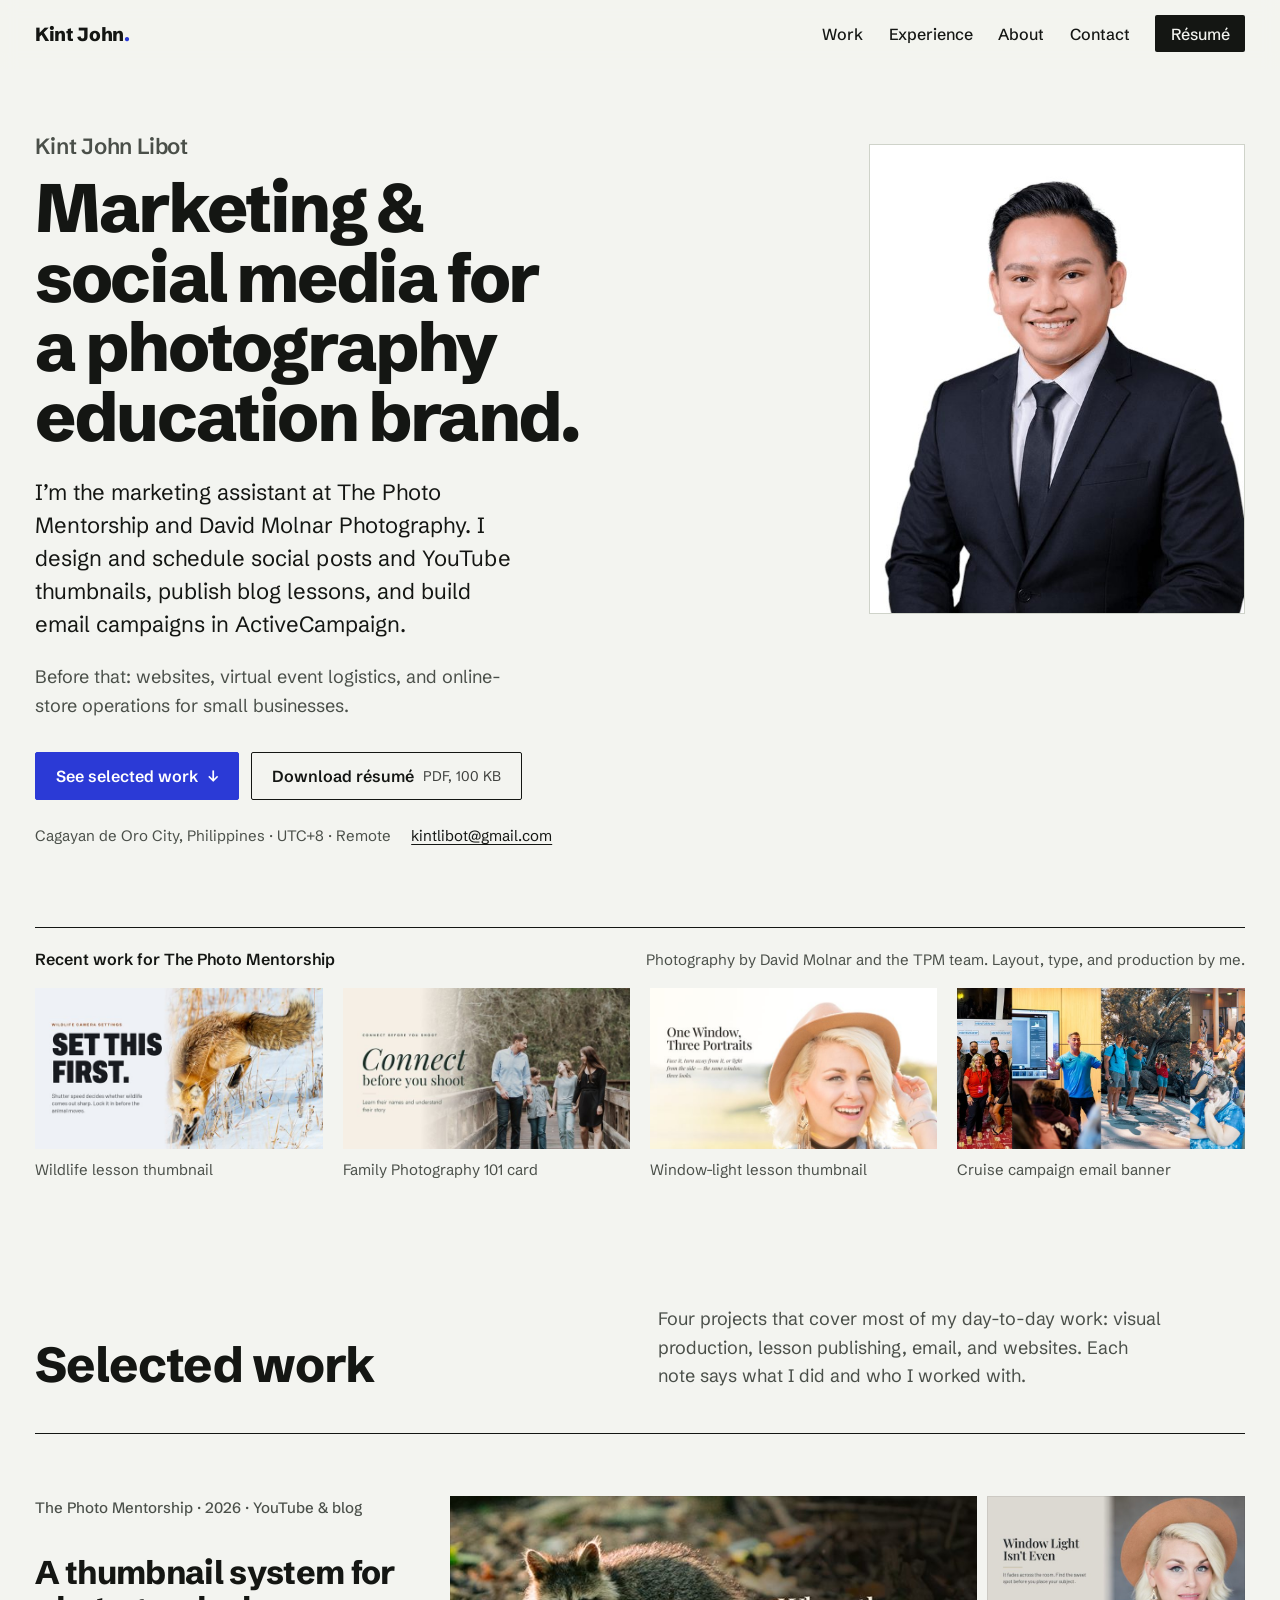
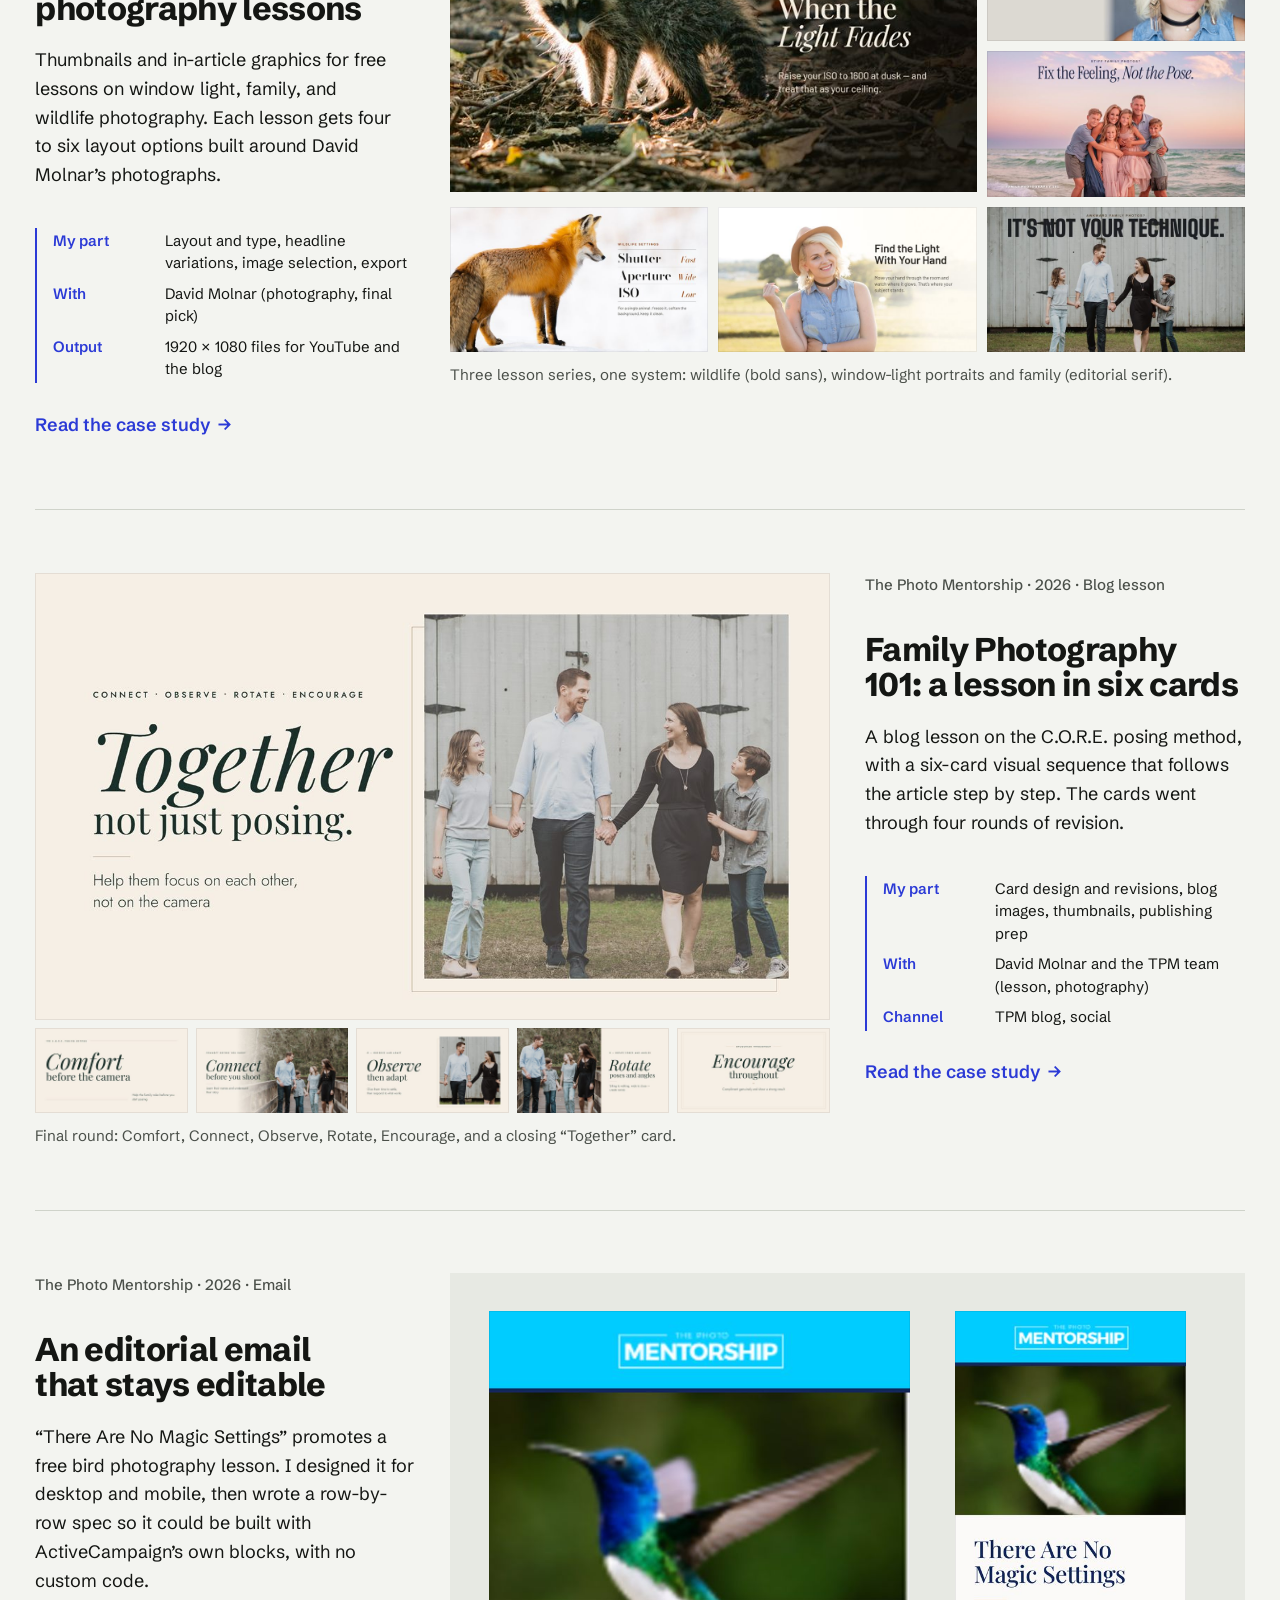
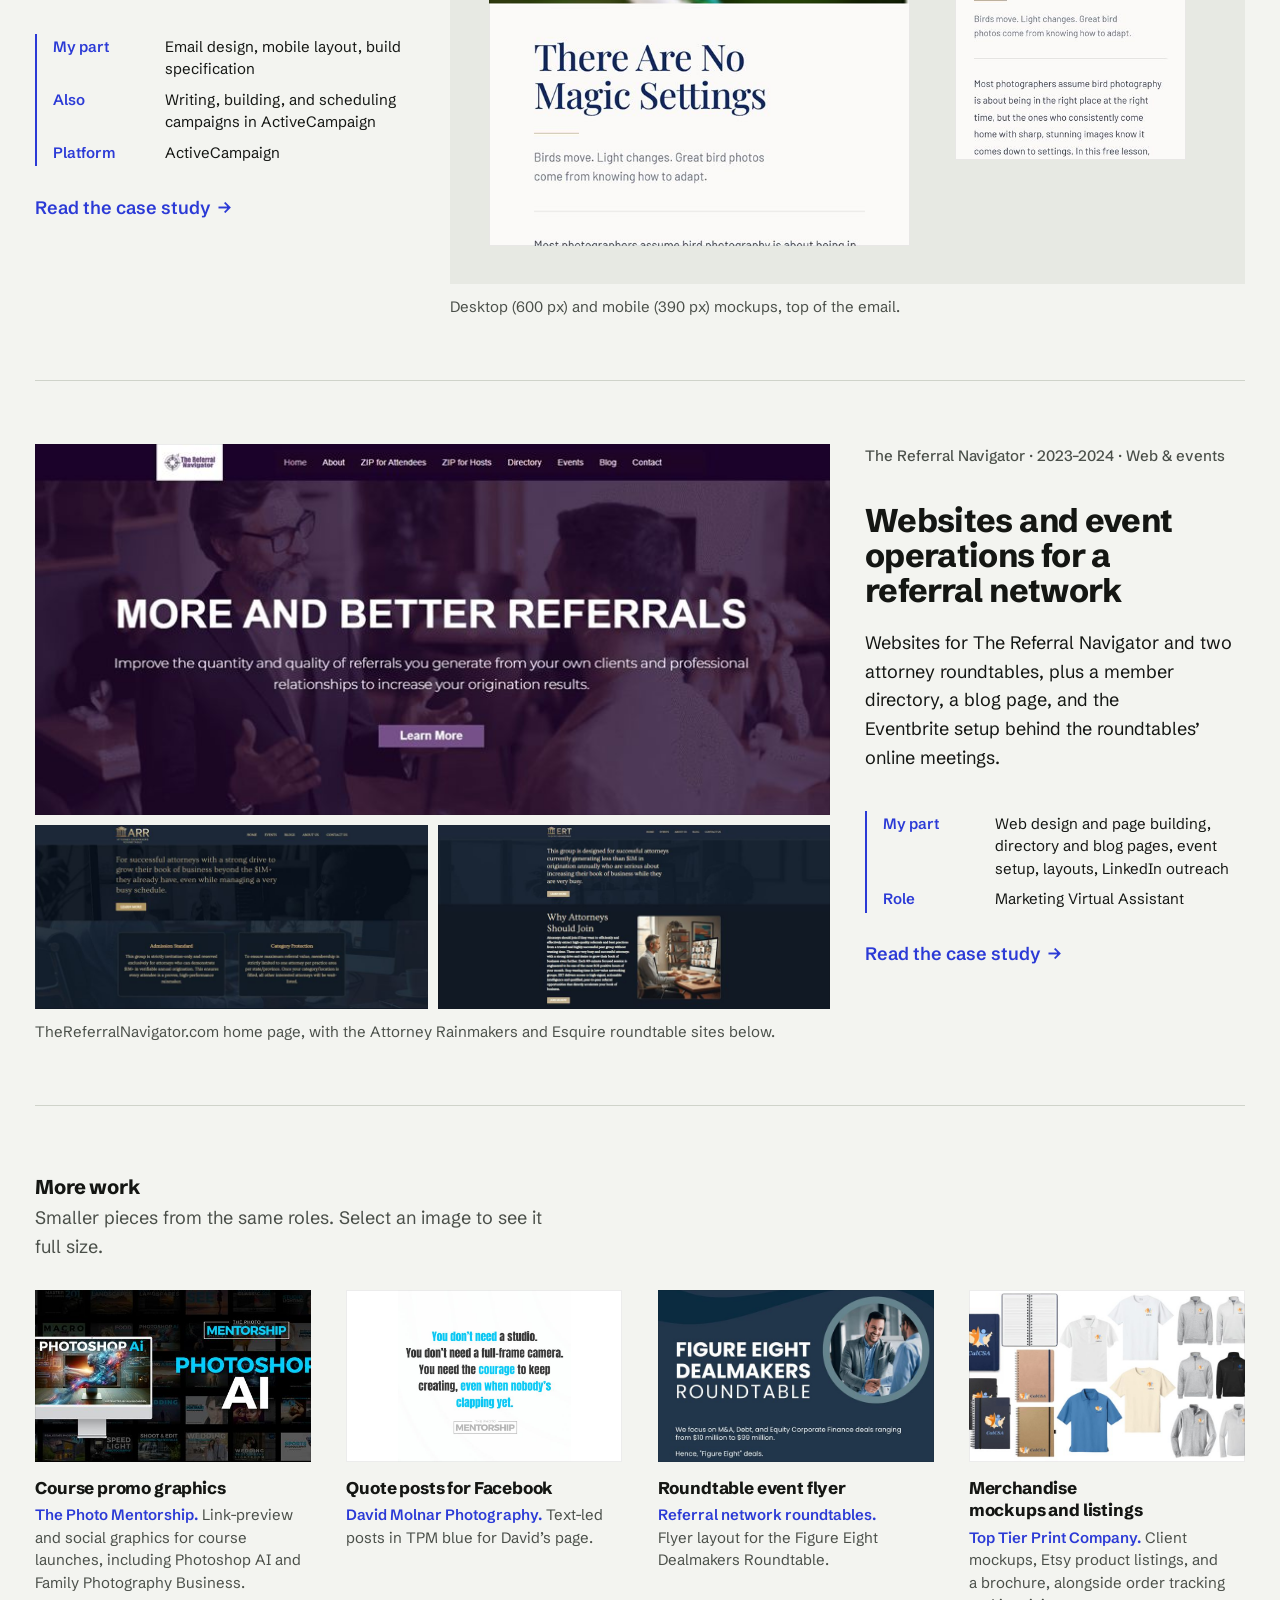
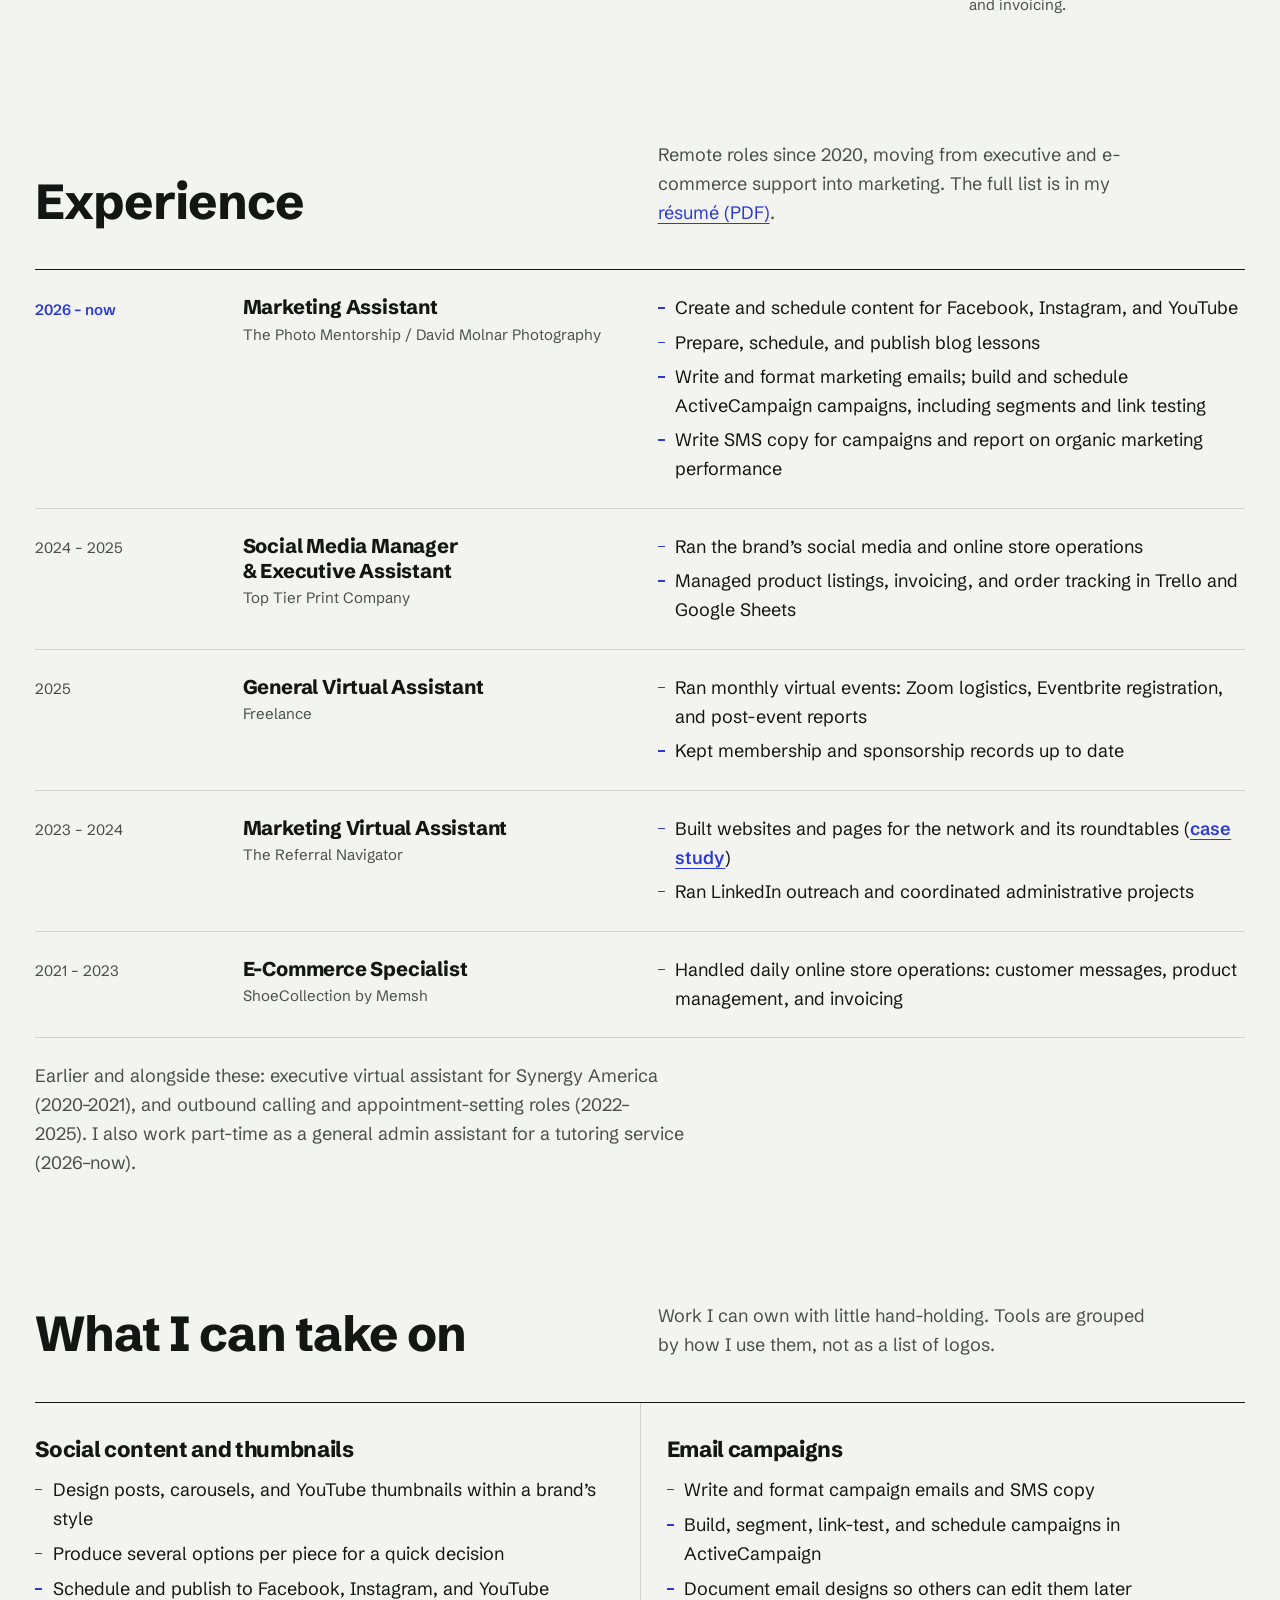
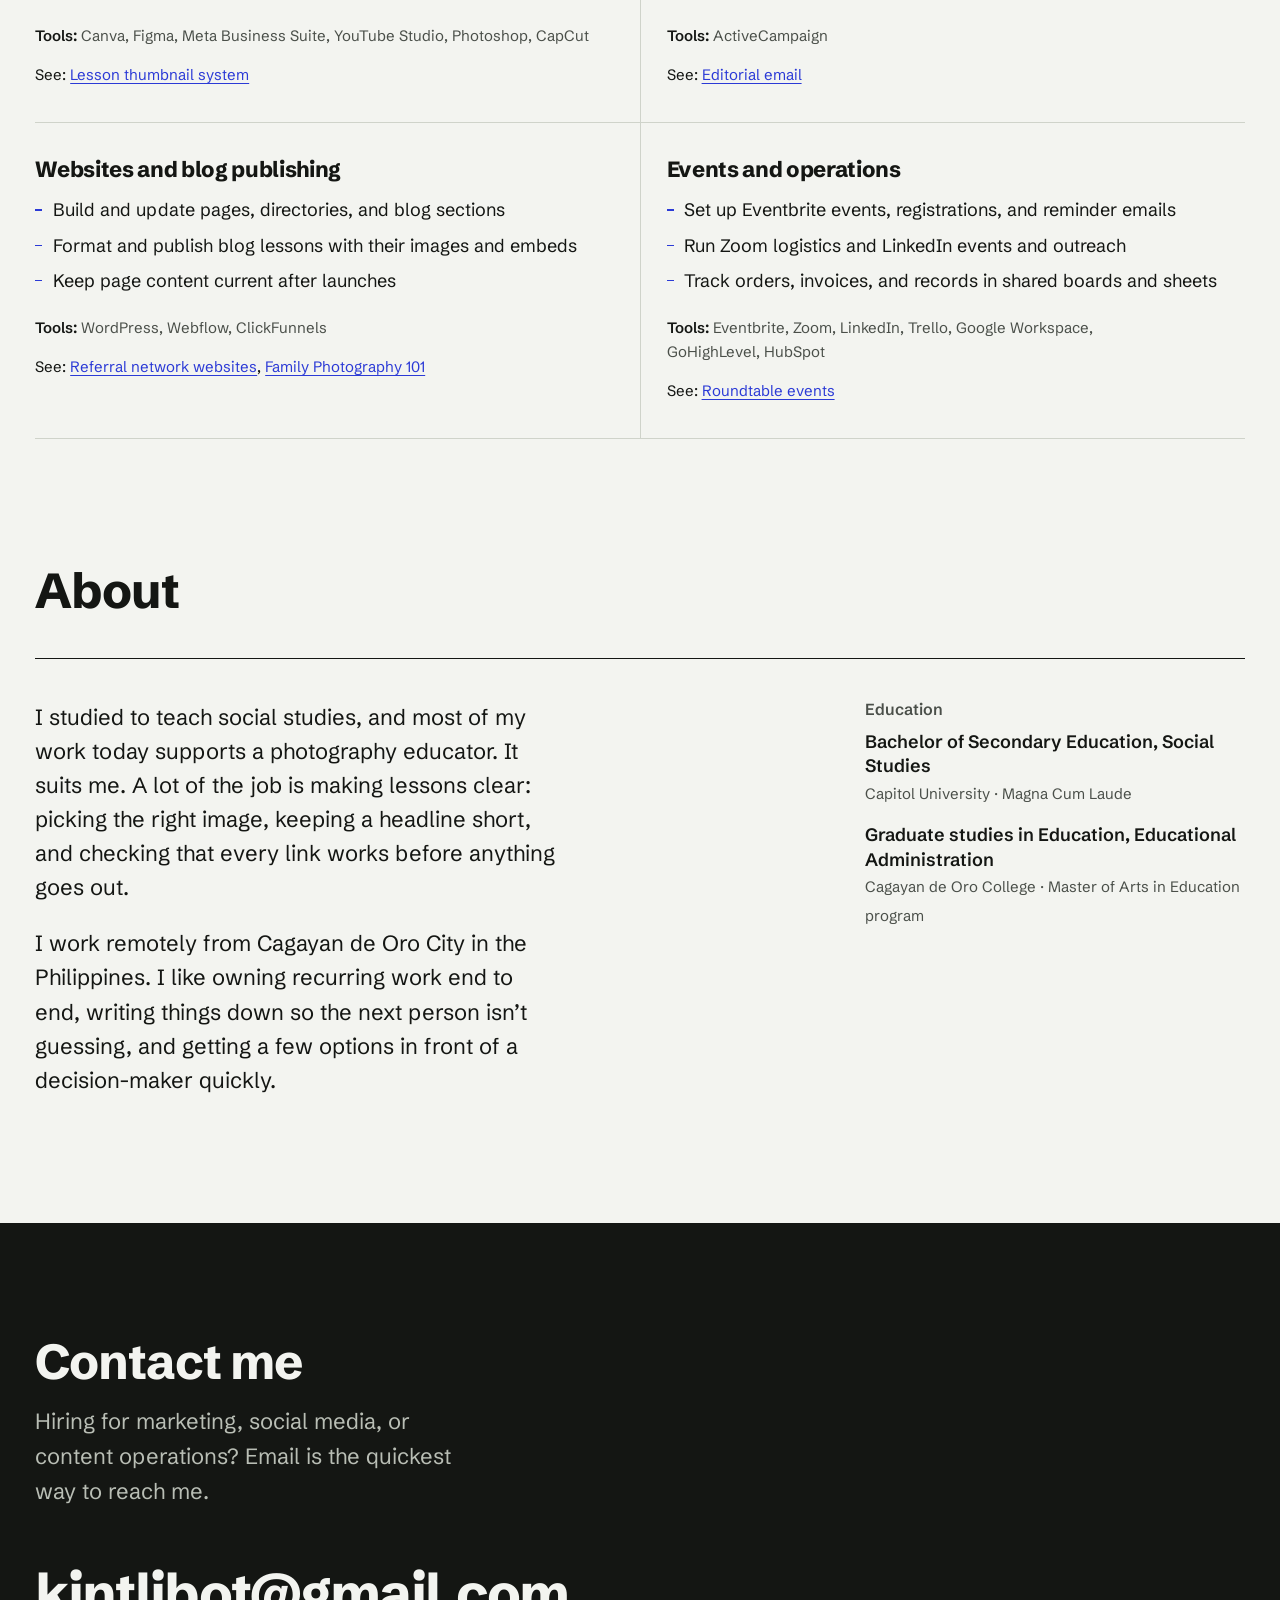
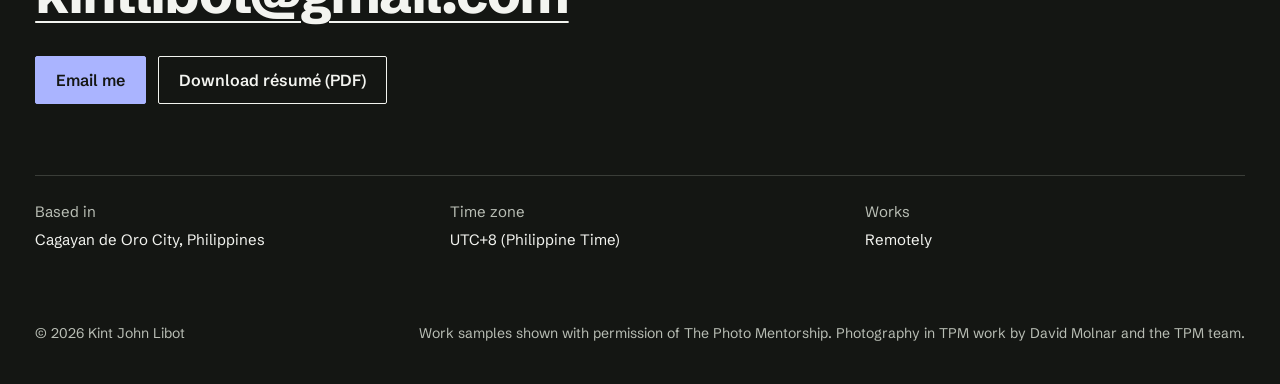
==== index.html @ 26c2b996 "Version CSS/JS links so updates bypass browser cache Co-Authored-By: Claude Opus 5.5 <noreply@anthro" ====
<!doctype html>
<html lang="en">
<head>
  <meta charset="utf-8">
  <meta name="viewport" content="width=device-width, initial-scale=1">
  <title>Kint John Libot — Marketing &amp; Social Media</title>
  <meta name="description" content="Kint John Libot is a marketing assistant for The Photo Mentorship and David Molnar Photography: social media, YouTube thumbnails, blog publishing, and ActiveCampaign email. Based in Cagayan de Oro City, Philippines.">
  <link rel="canonical" href="https://kintlibot-netizen.github.io/">
  <meta property="og:type" content="website">
  <meta property="og:title" content="Kint John Libot — Marketing & Social Media">
  <meta property="og:description" content="Social content, blog publishing, and email campaigns for a photography education brand. Selected work, experience, and résumé.">
  <meta property="og:url" content="https://kintlibot-netizen.github.io/">
  <meta property="og:image" content="https://kintlibot-netizen.github.io/assets/img/og-image.jpg">
  <meta property="og:image:width" content="1200">
  <meta property="og:image:height" content="630">
  <meta property="og:image:alt" content="Kint John Libot: marketing and social media for a photography education brand.">
  <meta name="twitter:card" content="summary_large_image">
  <meta name="theme-color" content="#f3f4f0">
  <link rel="icon" href="assets/img/favicon.svg" type="image/svg+xml">
  <link rel="icon" href="assets/img/favicon-32.png" sizes="32x32" type="image/png">
  <link rel="apple-touch-icon" href="assets/img/apple-touch-icon.png">
  <link rel="preconnect" href="https://fonts.googleapis.com">
  <link rel="preconnect" href="https://fonts.gstatic.com" crossorigin>
  <link rel="stylesheet" href="https://fonts.googleapis.com/css2?family=Schibsted+Grotesk:ital,wght@0,400..900;1,400..700&display=swap">
  <link rel="stylesheet" href="assets/css/site.css?v=2">
  <link rel="preload" as="image" href="assets/img/portrait-560.jpg" imagesrcset="assets/img/portrait-560.jpg 560w, assets/img/portrait-1024.jpg 1024w" imagesizes="(max-width: 640px) 104px, 30vw">
  <script>document.documentElement.classList.add('js')</script>
  <script type="application/ld+json">
  {
    "@context": "https://schema.org",
    "@type": "Person",
    "name": "Kint John Libot",
    "alternateName": "Kint John",
    "jobTitle": "Marketing Assistant",
    "worksFor": { "@type": "Organization", "name": "The Photo Mentorship" },
    "email": "mailto:kintlibot@gmail.com",
    "url": "https://kintlibot-netizen.github.io/",
    "image": "https://kintlibot-netizen.github.io/assets/img/portrait-1024.jpg",
    "address": { "@type": "PostalAddress", "addressLocality": "Cagayan de Oro City", "addressCountry": "PH" },
    "alumniOf": { "@type": "CollegeOrUniversity", "name": "Capitol University" }
  }
  </script>
</head>
<body>
  <a class="skip" href="#main">Skip to content</a>

  <header class="site-header">
    <div class="wrap">
      <a class="brand" href="#top" aria-label="Kint John, back to top">Kint John<span>.</span></a>
      <button class="nav-toggle" type="button" aria-expanded="false" aria-controls="site-nav">
        <span class="nav-toggle-bars" aria-hidden="true"></span>Menu
      </button>
      <nav id="site-nav" class="site-nav" aria-label="Main">
        <ul class="nav-list">
          <li><a href="#work">Work</a></li>
          <li><a href="#experience">Experience</a></li>
          <li><a href="#about">About</a></li>
          <li><a href="#contact">Contact</a></li>
          <li><a class="nav-cta" href="assets/files/Kint-John-Libot-Resume.pdf" download>Résumé <span class="visually-hidden">(PDF)</span></a></li>
        </ul>
      </nav>
    </div>
  </header>

  <main id="main">
    <!-- ───────── HERO ───────── -->
    <section class="hero" id="top" aria-labelledby="hero-title">
      <div class="wrap">
        <div class="hero-grid">
          <div class="hero-text">
            <h1 id="hero-title"><span class="hero-name">Kint John Libot</span>Marketing &amp; social media for a photography education brand.</h1>
            <p class="hero-lead">I’m the marketing assistant at The Photo Mentorship and David Molnar Photography. I design and schedule social posts and YouTube thumbnails, publish blog lessons, and build email campaigns in ActiveCampaign.</p>
            <p class="hero-sub">Before that: websites, virtual event logistics, and online-store operations for small businesses.</p>
            <div class="hero-actions">
              <a class="btn btn--primary" href="#work">See selected work <span class="arrow" aria-hidden="true">↓</span></a>
              <a class="btn" href="assets/files/Kint-John-Libot-Resume.pdf" download>Download résumé <small>PDF, 100 KB</small></a>
            </div>
            <p class="hero-meta">
              <span>Cagayan de Oro City, Philippines · UTC+8 · Remote</span>
              <a href="mailto:kintlibot@gmail.com">kintlibot@gmail.com</a>
            </p>
          </div>
          <figure class="hero-portrait">
            <div class="frame">
              <img src="assets/img/portrait-560.jpg" srcset="assets/img/portrait-560.jpg 560w, assets/img/portrait-1024.jpg 1024w" sizes="(max-width: 640px) 104px, 30vw" width="560" height="840" alt="Kint John Libot smiling, wearing a dark suit and tie, against a white studio background." fetchpriority="high">
            </div>
            <figcaption><strong>Kint John Libot</strong>Marketing Assistant, The Photo Mentorship</figcaption>
          </figure>
        </div>

        <div class="strip" aria-labelledby="strip-title">
          <div class="strip-head">
            <h2 id="strip-title">Recent work for The Photo Mentorship</h2>
            <p>Photography by David Molnar and the TPM team. Layout, type, and production by me.</p>
          </div>
          <ul class="strip-list">
            <li class="strip-item"><a href="work/lesson-visuals.html"><div class="img"><img src="assets/img/thumb-wildlife-1-640.jpg" width="640" height="360" alt="Wildlife lesson thumbnail: a red fox pouncing in snow beside the headline “Set this first.”"></div><span>Wildlife lesson thumbnail</span></a></li>
            <li class="strip-item"><a href="work/family-photography-101.html"><div class="img"><img src="assets/img/fp101-v4-2-640.jpg" width="640" height="360" alt="Card reading “Connect before you shoot” beside a family of four walking on a boardwalk."></div><span>Family Photography 101 card</span></a></li>
            <li class="strip-item"><a href="work/lesson-visuals.html"><div class="img"><img src="assets/img/thumb-window-b-640.jpg" width="640" height="360" alt="Portrait lesson thumbnail: a smiling woman in a hat with the headline “One Window, Three Portraits.”"></div><span>Window-light lesson thumbnail</span></a></li>
            <li class="strip-item"><a href="work/editorial-email.html"><div class="img"><img src="assets/img/cruise-banner-1000.jpg" width="1000" height="455" alt="Four-photo email banner from the TPM conference cruise: group photos, a lecture, and a shoot on deck." style="object-position: 50% 30%"></div><span>Cruise campaign email banner</span></a></li>
          </ul>
        </div>
      </div>
    </section>

    <!-- ───────── SELECTED WORK ───────── -->
    <section class="section" id="work" aria-labelledby="work-title">
      <div class="wrap">
        <div class="section-head">
          <h2 id="work-title">Selected work</h2>
          <p>Four projects that cover most of my day-to-day work: visual production, lesson publishing, email, and websites. Each note says what I did and who I worked with.</p>
        </div>

        <div class="projects">
          <!-- Project 1 -->
          <article class="project" aria-labelledby="p1-title">
            <div class="project-info">
              <p class="project-context">The Photo Mentorship · 2026 · YouTube &amp; blog</p>
              <h3 id="p1-title"><a href="work/lesson-visuals.html">A thumbnail system for photography lessons</a></h3>
              <p class="project-summary">Thumbnails and in-article graphics for free lessons on window light, family, and wildlife photography. Each lesson gets four to six layout options built around David Molnar’s photographs.</p>
              <dl class="note">
                <div><dt>My part</dt><dd>Layout and type, headline variations, image selection, export</dd></div>
                <div><dt>With</dt><dd>David Molnar (photography, final pick)</dd></div>
                <div><dt>Output</dt><dd>1920 × 1080 files for YouTube and the blog</dd></div>
              </dl>
              <a class="project-link" href="work/lesson-visuals.html">Read the case study <span class="arrow" aria-hidden="true">→</span></a>
            </div>
            <div class="project-media">
              <a class="media-link mosaic" href="work/lesson-visuals.html" tabindex="-1" aria-hidden="true">
                <div class="shot"><img src="assets/img/thumb-wildlife-3-1280.jpg" width="1280" height="720" alt="" loading="lazy" sizes="(max-width: 900px) 100vw, 44vw" srcset="assets/img/thumb-wildlife-3-640.jpg 640w, assets/img/thumb-wildlife-3-1280.jpg 1280w"></div>
                <div class="shot"><img src="assets/img/thumb-window-a-640.jpg" width="640" height="360" alt="" loading="lazy"></div>
                <div class="shot"><img src="assets/img/thumb-family-1-640.jpg" width="640" height="360" alt="" loading="lazy"></div>
                <div class="shot"><img src="assets/img/thumb-wildlife-6-640.jpg" width="640" height="360" alt="" loading="lazy"></div>
                <div class="shot"><img src="assets/img/thumb-window-c-640.jpg" width="640" height="360" alt="" loading="lazy"></div>
                <div class="shot"><img src="assets/img/thumb-family-3-640.jpg" width="640" height="360" alt="" loading="lazy"></div>
              </a>
              <p class="caption">Three lesson series, one system: wildlife (bold sans), window-light portraits and family (editorial serif).</p>
            </div>
          </article>

          <!-- Project 2 -->
          <article class="project project--flip" aria-labelledby="p2-title">
            <div class="project-info">
              <p class="project-context">The Photo Mentorship · 2026 · Blog lesson</p>
              <h3 id="p2-title"><a href="work/family-photography-101.html">Family Photography 101: a lesson in six cards</a></h3>
              <p class="project-summary">A blog lesson on the C.O.R.E. posing method, with a six-card visual sequence that follows the article step by step. The cards went through four rounds of revision.</p>
              <dl class="note">
                <div><dt>My part</dt><dd>Card design and revisions, blog images, thumbnails, publishing prep</dd></div>
                <div><dt>With</dt><dd>David Molnar and the TPM team (lesson, photography)</dd></div>
                <div><dt>Channel</dt><dd>TPM blog, social</dd></div>
              </dl>
              <a class="project-link" href="work/family-photography-101.html">Read the case study <span class="arrow" aria-hidden="true">→</span></a>
            </div>
            <div class="project-media">
              <a class="media-link" href="work/family-photography-101.html" tabindex="-1" aria-hidden="true">
                <div class="sequence-main"><div class="shot"><img src="assets/img/fp101-v4-6-1280.jpg" srcset="assets/img/fp101-v4-6-640.jpg 640w, assets/img/fp101-v4-6-1280.jpg 1280w" sizes="(max-width: 900px) 100vw, 60vw" width="1280" height="720" alt="" loading="lazy"></div></div>
                <div class="sequence-row">
                  <div class="shot"><img src="assets/img/fp101-v4-1-640.jpg" width="640" height="360" alt="" loading="lazy"></div>
                  <div class="shot"><img src="assets/img/fp101-v4-2-640.jpg" width="640" height="360" alt="" loading="lazy"></div>
                  <div class="shot"><img src="assets/img/fp101-v4-3-640.jpg" width="640" height="360" alt="" loading="lazy"></div>
                  <div class="shot"><img src="assets/img/fp101-v4-4-640.jpg" width="640" height="360" alt="" loading="lazy"></div>
                  <div class="shot"><img src="assets/img/fp101-v4-5-640.jpg" width="640" height="360" alt="" loading="lazy"></div>
                </div>
              </a>
              <p class="caption">Final round: Comfort, Connect, Observe, Rotate, Encourage, and a closing “Together” card.</p>
            </div>
          </article>

          <!-- Project 3 -->
          <article class="project" aria-labelledby="p3-title">
            <div class="project-info">
              <p class="project-context">The Photo Mentorship · 2026 · Email</p>
              <h3 id="p3-title"><a href="work/editorial-email.html">An editorial email that stays editable</a></h3>
              <p class="project-summary">“There Are No Magic Settings” promotes a free bird photography lesson. I designed it for desktop and mobile, then wrote a row-by-row spec so it could be built with ActiveCampaign’s own blocks, with no custom code.</p>
              <dl class="note">
                <div><dt>My part</dt><dd>Email design, mobile layout, build specification</dd></div>
                <div><dt>Also</dt><dd>Writing, building, and scheduling campaigns in ActiveCampaign</dd></div>
                <div><dt>Platform</dt><dd>ActiveCampaign</dd></div>
              </dl>
              <a class="project-link" href="work/editorial-email.html">Read the case study <span class="arrow" aria-hidden="true">→</span></a>
            </div>
            <div class="project-media">
              <a class="media-link email-pair" href="work/editorial-email.html" tabindex="-1" aria-hidden="true">
                <div class="shot"><img src="assets/img/email-desktop-600.jpg" srcset="assets/img/email-desktop-600.jpg 600w, assets/img/email-desktop-1200.jpg 1200w" sizes="(max-width: 900px) 58vw, 36vw" width="600" height="1387" alt="" loading="lazy"></div>
                <div class="shot shot--mobile"><img src="assets/img/email-mobile-390.jpg" srcset="assets/img/email-mobile-390.jpg 390w, assets/img/email-mobile-780.jpg 780w" sizes="(max-width: 900px) 36vw, 18vw" width="390" height="1314" alt="" loading="lazy"></div>
              </a>
              <p class="caption">Desktop (600 px) and mobile (390 px) mockups, top of the email.</p>
            </div>
          </article>

          <!-- Project 4 -->
          <article class="project project--flip" aria-labelledby="p4-title">
            <div class="project-info">
              <p class="project-context">The Referral Navigator · 2023–2024 · Web &amp; events</p>
              <h3 id="p4-title"><a href="work/referral-network.html">Websites and event operations for a referral network</a></h3>
              <p class="project-summary">Websites for The Referral Navigator and two attorney roundtables, plus a member directory, a blog page, and the Eventbrite setup behind the roundtables’ online meetings.</p>
              <dl class="note">
                <div><dt>My part</dt><dd>Web design and page building, directory and blog pages, event setup, layouts, LinkedIn outreach</dd></div>
                <div><dt>Role</dt><dd>Marketing Virtual Assistant</dd></div>
              </dl>
              <a class="project-link" href="work/referral-network.html">Read the case study <span class="arrow" aria-hidden="true">→</span></a>
            </div>
            <div class="project-media">
              <a class="media-link site-stack" href="work/referral-network.html" tabindex="-1" aria-hidden="true">
                <div class="shot"><img src="assets/img/web-referral-navigator-1347.jpg" srcset="assets/img/web-referral-navigator-800.jpg 800w, assets/img/web-referral-navigator-1347.jpg 1347w" sizes="(max-width: 900px) 100vw, 60vw" width="1347" height="630" alt="" loading="lazy"></div>
                <div class="shot"><img src="assets/img/web-attorney-rainmakers-800.jpg" width="800" height="374" alt="" loading="lazy"></div>
                <div class="shot"><img src="assets/img/web-esquire-800.jpg" width="800" height="374" alt="" loading="lazy"></div>
              </a>
              <p class="caption">TheReferralNavigator.com home page, with the Attorney Rainmakers and Esquire roundtable sites below.</p>
            </div>
          </article>
        </div>

        <!-- More work -->
        <div class="more" aria-labelledby="more-title">
          <h3 id="more-title">More work</h3>
          <p>Smaller pieces from the same roles. Select an image to see it full size.</p>
          <ul class="more-grid">
            <li class="more-item">
              <a class="media-link" href="assets/img/promo-photoshop-ai-1200.jpg"><div class="shot"><img src="assets/img/promo-photoshop-ai-600.jpg" width="600" height="315" alt="Course promo graphic: “Photoshop AI” headline beside a monitor showing the course, on a dark background with The Photo Mentorship logo." loading="lazy"></div></a>
              <h4>Course promo graphics</h4>
              <p><span class="who">The Photo Mentorship.</span> Link-preview and social graphics for course launches, including Photoshop AI and Family Photography Business.</p>
            </li>
            <li class="more-item">
              <a class="media-link" href="assets/img/social-quote-1080.jpg"><div class="shot"><img src="assets/img/social-quote-600.jpg" width="600" height="598" alt="Square quote post: “You don’t need a studio. You don’t need a full-frame camera. You need the courage to keep creating, even when nobody’s clapping yet.” The Photo Mentorship logo below." loading="lazy" style="object-fit: contain; background: #fff"></div></a>
              <h4>Quote posts for Facebook</h4>
              <p><span class="who">David Molnar Photography.</span> Text-led posts in TPM blue for David’s page.</p>
            </li>
            <li class="more-item">
              <a class="media-link" href="assets/img/event-layout-1414.jpg"><div class="shot"><img src="assets/img/event-layout-700.jpg" width="700" height="990" alt="Event flyer for the Figure Eight Dealmakers Roundtable: a meeting-room photo above the event title and contact details." loading="lazy" style="object-position: 50% 70%"></div></a>
              <h4>Roundtable event flyer</h4>
              <p><span class="who">Referral network roundtables.</span> Flyer layout for the Figure Eight Dealmakers Roundtable.</p>
            </li>
            <li class="more-item">
              <a class="media-link" href="assets/img/shop-mockups-1280.jpg"><div class="shot"><img src="assets/img/shop-mockups-800.jpg" width="800" height="450" alt="Merchandise mockups: notebooks, polo shirts, T-shirts, and jackets carrying a client logo." loading="lazy"></div></a>
              <h4>Merchandise mockups and listings</h4>
              <p><span class="who">Top Tier Print Company.</span> Client mockups, Etsy product listings, and a brochure, alongside order tracking and invoicing.</p>
            </li>
          </ul>
        </div>
      </div>
    </section>

    <!-- ───────── EXPERIENCE ───────── -->
    <section class="section" id="experience" aria-labelledby="exp-title">
      <div class="wrap">
        <div class="section-head">
          <h2 id="exp-title">Experience</h2>
          <p>Remote roles since 2020, moving from executive and e-commerce support into marketing. The full list is in my <a href="assets/files/Kint-John-Libot-Resume.pdf" download>résumé (PDF)</a>.</p>
        </div>
        <ol class="timeline">
          <li class="job job--current">
            <p class="job-when">2026 – now</p>
            <div class="job-role">
              <h3>Marketing Assistant</h3>
              <p>The Photo Mentorship / David Molnar Photography</p>
            </div>
            <div class="job-detail">
              <ul>
                <li>Create and schedule content for Facebook, Instagram, and YouTube</li>
                <li>Prepare, schedule, and publish blog lessons</li>
                <li>Write and format marketing emails; build and schedule ActiveCampaign campaigns, including segments and link testing</li>
                <li>Write SMS copy for campaigns and report on organic marketing performance</li>
              </ul>
            </div>
          </li>
          <li class="job">
            <p class="job-when">2024 – 2025</p>
            <div class="job-role">
              <h3>Social Media Manager &amp; Executive Assistant</h3>
              <p>Top Tier Print Company</p>
            </div>
            <div class="job-detail">
              <ul>
                <li>Ran the brand’s social media and online store operations</li>
                <li>Managed product listings, invoicing, and order tracking in Trello and Google Sheets</li>
              </ul>
            </div>
          </li>
          <li class="job">
            <p class="job-when">2025</p>
            <div class="job-role">
              <h3>General Virtual Assistant</h3>
              <p>Freelance</p>
            </div>
            <div class="job-detail">
              <ul>
                <li>Ran monthly virtual events: Zoom logistics, Eventbrite registration, and post-event reports</li>
                <li>Kept membership and sponsorship records up to date</li>
              </ul>
            </div>
          </li>
          <li class="job">
            <p class="job-when">2023 – 2024</p>
            <div class="job-role">
              <h3>Marketing Virtual Assistant</h3>
              <p>The Referral Navigator</p>
            </div>
            <div class="job-detail">
              <ul>
                <li>Built websites and pages for the network and its roundtables (<a href="work/referral-network.html">case study</a>)</li>
                <li>Ran LinkedIn outreach and coordinated administrative projects</li>
              </ul>
            </div>
          </li>
          <li class="job">
            <p class="job-when">2021 – 2023</p>
            <div class="job-role">
              <h3>E-Commerce Specialist</h3>
              <p>ShoeCollection by Memsh</p>
            </div>
            <div class="job-detail">
              <ul>
                <li>Handled daily online store operations: customer messages, product management, and invoicing</li>
              </ul>
            </div>
          </li>
        </ol>
        <p class="timeline-foot">Earlier and alongside these: executive virtual assistant for Synergy America (2020–2021), and outbound calling and appointment-setting roles (2022–2025). I also work part-time as a general admin assistant for a tutoring service (2026–now).</p>
      </div>
    </section>

    <!-- ───────── CAPABILITIES ───────── -->
    <section class="section" id="capabilities" aria-labelledby="cap-title">
      <div class="wrap">
        <div class="section-head">
          <h2 id="cap-title">What I can take on</h2>
          <p>Work I can own with little hand-holding. Tools are grouped by how I use them, not as a list of logos.</p>
        </div>
        <div class="cap-grid">
          <div class="cap">
            <h3>Social content and thumbnails</h3>
            <ul>
              <li>Design posts, carousels, and YouTube thumbnails within a brand’s style</li>
              <li>Produce several options per piece for a quick decision</li>
              <li>Schedule and publish to Facebook, Instagram, and YouTube</li>
            </ul>
            <p class="tools"><strong>Tools:</strong> Canva, Figma, Meta Business Suite, YouTube Studio, Photoshop, CapCut</p>
            <p class="see">See: <a href="work/lesson-visuals.html">Lesson thumbnail system</a></p>
          </div>
          <div class="cap">
            <h3>Email campaigns</h3>
            <ul>
              <li>Write and format campaign emails and SMS copy</li>
              <li>Build, segment, link-test, and schedule campaigns in ActiveCampaign</li>
              <li>Document email designs so others can edit them later</li>
            </ul>
            <p class="tools"><strong>Tools:</strong> ActiveCampaign</p>
            <p class="see">See: <a href="work/editorial-email.html">Editorial email</a></p>
          </div>
          <div class="cap">
            <h3>Websites and blog publishing</h3>
            <ul>
              <li>Build and update pages, directories, and blog sections</li>
              <li>Format and publish blog lessons with their images and embeds</li>
              <li>Keep page content current after launches</li>
            </ul>
            <p class="tools"><strong>Tools:</strong> WordPress, Webflow, ClickFunnels</p>
            <p class="see">See: <a href="work/referral-network.html">Referral network websites</a>, <a href="work/family-photography-101.html">Family Photography 101</a></p>
          </div>
          <div class="cap">
            <h3>Events and operations</h3>
            <ul>
              <li>Set up Eventbrite events, registrations, and reminder emails</li>
              <li>Run Zoom logistics and LinkedIn events and outreach</li>
              <li>Track orders, invoices, and records in shared boards and sheets</li>
            </ul>
            <p class="tools"><strong>Tools:</strong> Eventbrite, Zoom, LinkedIn, Trello, Google Workspace, GoHighLevel, HubSpot</p>
            <p class="see">See: <a href="work/referral-network.html#events">Roundtable events</a></p>
          </div>
        </div>
      </div>
    </section>

    <!-- ───────── ABOUT ───────── -->
    <section class="section" id="about" aria-labelledby="about-title">
      <div class="wrap">
        <div class="section-head">
          <h2 id="about-title">About</h2>
        </div>
        <div class="about-grid">
          <div class="about-text">
            <p>I studied to teach social studies, and most of my work today supports a photography educator. It suits me. A lot of the job is making lessons clear: picking the right image, keeping a headline short, and checking that every link works before anything goes out.</p>
            <p>I work remotely from Cagayan de Oro City in the Philippines. I like owning recurring work end to end, writing things down so the next person isn’t guessing, and getting a few options in front of a decision-maker quickly.</p>
          </div>
          <div class="about-side">
            <div>
              <h3>Education</h3>
              <ul class="edu">
                <li><strong>Bachelor of Secondary Education, Social Studies</strong><span>Capitol University · Magna Cum Laude</span></li>
                <li><strong>Graduate studies in Education, Educational Administration</strong><span>Cagayan de Oro College · Master of Arts in Education program</span></li>
              </ul>
            </div>

          </div>
        </div>
      </div>
    </section>
  <!-- ───────── CONTACT ───────── -->
  <section class="contact" id="contact" aria-labelledby="contact-title">
    <div class="wrap">
      <h2 id="contact-title">Contact me</h2>
      <p class="contact-lead">Hiring for marketing, social media, or content operations? Email is the quickest way to reach me.</p>
      <a class="contact-email" href="mailto:kintlibot@gmail.com">kintlibot@gmail.com</a>
      <div class="contact-actions">
        <a class="btn btn--primary" href="mailto:kintlibot@gmail.com?subject=Hello%20Kint">Email me</a>
        <a class="btn" href="assets/files/Kint-John-Libot-Resume.pdf" download>Download résumé (PDF)</a>
      </div>
      <dl class="contact-facts">
        <div><dt>Based in</dt><dd>Cagayan de Oro City, Philippines</dd></div>
        <div><dt>Time zone</dt><dd>UTC+8 (Philippine Time)</dd></div>
        <div><dt>Works</dt><dd>Remotely</dd></div>
      </dl>
    </div>
  </section>
  </main>

  <footer class="site-footer-bar">
    <div class="wrap site-footer">
        <p>© <span>2026</span> Kint John Libot</p>
        <p>Work samples shown with permission of The Photo Mentorship. Photography in TPM work by David Molnar and the TPM team.</p>
      </div>
  </footer>

  <script src="assets/js/site.js?v=2" defer></script>
</body>
</html>
---- assets/css/site.css ----
/* Kint John Libot — portfolio styles
   Colour, type and spacing tokens live in :root. Change them here, not in components. */

:root {
  /* Colour roles */
  --paper: #f3f4f0;        /* main background */
  --surface: #e7e9e3;      /* panels, image wells */
  --ink: #141613;          /* primary text */
  --ink-2: #4a4f49;        /* secondary text (7.4:1 on paper) */
  --line: #cfd3ca;         /* borders and dividers */
  --accent: #2b3ad6;       /* links, buttons, notes (6.8:1 on paper) */
  --accent-strong: #1c279f;/* hover / pressed */
  --accent-wash: #dfe3ff;  /* selection, subtle highlight */
  --night: #141613;        /* contact section background */
  --night-ink: #f3f4f0;
  --night-ink-2: #b9beb5;
  --night-accent: #aab4ff;

  /* Type */
  --font: "Schibsted Grotesk", "Helvetica Neue", Arial, sans-serif;
  --fs-hero: clamp(2.375rem, 1.55rem + 3.4vw, 4.5rem);
  --fs-h2: clamp(2rem, 1.55rem + 1.9vw, 3.25rem);
  --fs-h3: clamp(1.5rem, 1.25rem + 1vw, 2.125rem);
  --fs-h4: 1.25rem;
  --fs-lead: clamp(1.1875rem, 1.1rem + 0.35vw, 1.375rem);
  --fs-body: clamp(1.0625rem, 1.03rem + 0.12vw, 1.125rem);
  --fs-small: 0.9375rem;
  --fs-note: 0.875rem;

  /* Space */
  --gutter: clamp(1rem, 0.6rem + 2vw, 2.5rem);
  --section: clamp(4.5rem, 3rem + 6vw, 9rem);
  --max: 1280px;
  --header-h: 4.25rem;

  /* Motion */
  --fast: 180ms;
  --slow: 420ms;
  --ease: cubic-bezier(0.2, 0.7, 0.2, 1);
}

*, *::before, *::after { box-sizing: border-box; }

html {
  -webkit-text-size-adjust: 100%;
  text-size-adjust: 100%;
  scroll-padding-top: calc(var(--header-h) + 1.25rem);
}
@media (prefers-reduced-motion: no-preference) {
  html { scroll-behavior: smooth; }
}

body {
  margin: 0;
  background: var(--paper);
  color: var(--ink);
  font-family: var(--font);
  font-size: var(--fs-body);
  line-height: 1.6;
  font-feature-settings: "ss01", "tnum" 0;
  -webkit-font-smoothing: antialiased;
  overflow-wrap: break-word;
  overflow-x: clip;
}

img { display: block; max-width: 100%; height: auto; }
::selection { background: var(--accent-wash); color: var(--ink); }

h1, h2, h3, h4 { margin: 0; line-height: 1.08; letter-spacing: -0.02em; font-weight: 750; text-wrap: balance; }
p { margin: 0 0 1em; text-wrap: pretty; }
p:last-child { margin-bottom: 0; }
ul, ol, dl, dd { margin: 0; padding: 0; }
li { list-style: none; }

a { color: var(--accent); text-decoration-line: underline; text-decoration-thickness: 1px; text-underline-offset: 0.2em; transition: color var(--fast) var(--ease), text-decoration-thickness var(--fast) var(--ease); }
a:hover { color: var(--accent-strong); text-decoration-thickness: 2px; }
:focus-visible { outline: 3px solid var(--accent); outline-offset: 3px; }

.wrap { width: 100%; max-width: var(--max); margin-inline: auto; padding-inline: var(--gutter); }

/* Skip link */
.skip { position: absolute; left: 1rem; top: -4rem; z-index: 100; background: var(--ink); color: var(--paper); padding: 0.75rem 1rem; font-weight: 600; text-decoration: none; }
.skip:focus { top: 1rem; color: var(--paper); }

/* ───────── Header ───────── */
.site-header {
  position: sticky; top: 0; z-index: 50;
  background: color-mix(in srgb, var(--paper) 94%, transparent);
  backdrop-filter: saturate(1.2) blur(8px);
  -webkit-backdrop-filter: saturate(1.2) blur(8px);
  border-bottom: 1px solid transparent;
  transition: border-color var(--fast) var(--ease);
}
.site-header.is-scrolled { border-bottom-color: var(--line); }
.site-header .wrap { display: flex; align-items: center; justify-content: space-between; gap: 1rem; min-height: var(--header-h); }
.brand { color: var(--ink); text-decoration: none; font-weight: 800; font-size: 1.1875rem; letter-spacing: -0.02em; white-space: nowrap; }
.brand:hover { color: var(--ink); }
.brand span { color: var(--accent); }

.nav-list { display: flex; align-items: center; gap: clamp(1rem, 2vw, 2rem); }
.nav-list a { color: var(--ink); text-decoration: none; font-weight: 500; font-size: 1rem; padding-block: 0.5rem; background: linear-gradient(currentColor, currentColor) 0 100% / 0 1.5px no-repeat; transition: background-size var(--fast) var(--ease), color var(--fast) var(--ease); }
.nav-list a:hover, .nav-list a[aria-current="true"] { color: var(--accent); background-size: 100% 1.5px; }
.nav-list .nav-cta { color: var(--paper); background: var(--ink); padding: 0.55rem 0.95rem; border-radius: 2px; }
.nav-list .nav-cta:hover { color: var(--paper); background: var(--accent); }

.nav-toggle { display: none; }

@media (max-width: 760px) {
  .nav-toggle {
    display: inline-flex; align-items: center; gap: 0.5rem;
    min-height: 44px; padding: 0 0.875rem; margin-right: -0.5rem;
    font: 600 1rem var(--font); color: var(--ink); background: transparent; border: 1px solid var(--line); border-radius: 2px; cursor: pointer;
  }
  .nav-toggle-bars { width: 16px; height: 10px; position: relative; }
  .nav-toggle-bars::before, .nav-toggle-bars::after { content: ""; position: absolute; left: 0; right: 0; height: 2px; background: currentColor; transition: transform var(--fast) var(--ease), top var(--fast) var(--ease); }
  .nav-toggle-bars::before { top: 0; }
  .nav-toggle-bars::after { top: 8px; }
  .nav-toggle[aria-expanded="true"] .nav-toggle-bars::before { top: 4px; transform: rotate(45deg); }
  .nav-toggle[aria-expanded="true"] .nav-toggle-bars::after { top: 4px; transform: rotate(-45deg); }

  .site-nav { position: absolute; left: 0; right: 0; top: 100%; background: var(--paper); border-bottom: 1px solid var(--line); }
  .js .site-nav:not(.is-open) { display: none; }
  .nav-list { flex-direction: column; align-items: stretch; gap: 0; padding: 0.5rem var(--gutter) 1.25rem; }
  .nav-list a { display: block; padding: 0.875rem 0; font-size: 1.1875rem; border-bottom: 1px solid var(--line); background: none; }
  .nav-list li:last-child a { border-bottom: 0; }
  .nav-list .nav-cta { margin-top: 1rem; text-align: center; padding: 0.875rem; }
}

/* ───────── Buttons ───────── */
.btn {
  display: inline-flex; align-items: center; justify-content: center; gap: 0.6em;
  min-height: 3rem; padding: 0.75rem 1.25rem;
  font: 600 1rem/1.2 var(--font); text-decoration: none; border-radius: 2px;
  border: 1.5px solid var(--ink); color: var(--ink); background: transparent;
  transition: background-color var(--fast) var(--ease), color var(--fast) var(--ease), border-color var(--fast) var(--ease), transform var(--fast) var(--ease);
}
.btn:hover { background: var(--ink); color: var(--paper); text-decoration: none; }
.btn:active { transform: translateY(1px); }
.btn--primary { background: var(--accent); border-color: var(--accent); color: #fff; }
.btn--primary:hover { background: var(--accent-strong); border-color: var(--accent-strong); color: #fff; }
.btn .arrow { transition: transform var(--fast) var(--ease); }
.btn:hover .arrow { transform: translateX(3px); }
.btn small { font-weight: 400; opacity: 0.8; font-size: 0.875rem; }

/* ───────── Hero ───────── */
.hero { padding-top: clamp(2rem, 1rem + 4vw, 5rem); }
.hero-grid { display: grid; grid-template-columns: repeat(12, minmax(0, 1fr)); gap: clamp(1.5rem, 1rem + 2vw, 3rem); align-items: start; }
.hero-text { grid-column: 1 / span 8; padding-bottom: 0.5rem; }
.hero-name { display: block; font-size: var(--fs-lead); font-weight: 600; letter-spacing: -0.01em; color: var(--ink-2); margin-bottom: 0.9rem; }
.hero h1 { font-size: var(--fs-hero); font-weight: 800; letter-spacing: -0.035em; line-height: 1.02; max-width: 17.5ch; }
.hero-lead { font-size: var(--fs-lead); line-height: 1.5; max-width: 38ch; margin-top: 1.5rem; }
.hero-sub { color: var(--ink-2); max-width: 44ch; margin-top: 0.75rem; }
.hero-actions { display: flex; flex-wrap: wrap; gap: 0.75rem; margin-top: 2rem; }
.hero-meta { margin-top: 1.5rem; color: var(--ink-2); font-size: var(--fs-small); display: flex; flex-wrap: wrap; gap: 0.25rem 1.25rem; }
.hero-meta a { color: var(--ink); }

.hero-portrait { grid-column: 9 / span 4; margin: 0; padding-top: 0.5rem; }
.hero-portrait .frame { background: #fff; border: 1px solid var(--line); aspect-ratio: 4 / 5; overflow: hidden; }
.hero-portrait img { width: 100%; height: 100%; object-fit: cover; object-position: 50% 12%; }

/* Recent output strip */
.strip { margin-top: clamp(3rem, 2rem + 3vw, 5rem); padding-top: 1.25rem; border-top: 1px solid var(--ink); }
.strip-head { display: flex; justify-content: space-between; align-items: baseline; gap: 1rem; margin-bottom: 1rem; }
.strip-head h2 { font-size: 1rem; font-weight: 600; letter-spacing: 0; }
.strip-head p { color: var(--ink-2); font-size: var(--fs-small); margin: 0; }
.strip-list { display: grid; grid-template-columns: repeat(4, minmax(0, 1fr)); gap: clamp(0.75rem, 0.5rem + 1vw, 1.25rem); }
.strip-item a { display: block; color: var(--ink); text-decoration: none; }
.strip-item .img { aspect-ratio: 16 / 9; overflow: hidden; background: var(--surface); }
.strip-item img { width: 100%; height: 100%; object-fit: cover; transition: transform var(--slow) var(--ease); }
.strip-item a:hover img { transform: scale(1.03); }
.strip-item span { display: block; font-size: var(--fs-small); line-height: 1.4; margin-top: 0.6rem; color: var(--ink-2); }
.strip-item a:hover span { color: var(--accent); }

@media (prefers-reduced-motion: no-preference) {
  .strip-item { animation: rise var(--slow) var(--ease) both; }
  .strip-item:nth-child(2) { animation-delay: 70ms; }
  .strip-item:nth-child(3) { animation-delay: 140ms; }
  .strip-item:nth-child(4) { animation-delay: 210ms; }
}
@keyframes rise { from { opacity: 0; transform: translateY(14px); } to { opacity: 1; transform: none; } }

@media (max-width: 900px) {
  .hero-text { grid-column: 1 / span 8; }
  .hero-portrait { grid-column: 9 / span 4; }
  .strip-head { flex-direction: column; gap: 0.25rem; }
  .strip-list { grid-template-columns: repeat(2, minmax(0, 1fr)); }
}
@media (max-width: 640px) {
  .hero-grid { grid-template-columns: 1fr; gap: 0; }
  .hero-text, .hero-portrait { grid-column: 1; }
  .hero-portrait { order: -1; display: flex; align-items: center; gap: 1rem; margin-bottom: 1.75rem; }
  .hero-portrait .frame { width: 6.5rem; flex: none; aspect-ratio: 1; }
  .hero-portrait figcaption { display: block !important; font-size: var(--fs-small); color: var(--ink-2); line-height: 1.45; }
  .hero-name { position: absolute; width: 1px; height: 1px; overflow: hidden; clip: rect(0 0 0 0); white-space: nowrap; }
  .hero-actions .btn { flex: 1 1 100%; }
  .strip-head { flex-direction: column; gap: 0.25rem; }
}
.hero-portrait figcaption { display: none; }
.hero-portrait figcaption strong { display: block; color: var(--ink); font-size: 1.0625rem; }

/* ───────── Sections ───────── */
.section { padding-block: var(--section) 0; }
.section-head { display: grid; grid-template-columns: repeat(12, minmax(0, 1fr)); gap: 1rem var(--gutter); align-items: end; padding-bottom: clamp(1.75rem, 1rem + 2vw, 3rem); }
.section-head h2 { grid-column: 1 / span 6; font-size: var(--fs-h2); }
.section-head p { grid-column: 7 / span 6; color: var(--ink-2); max-width: 46ch; }
@media (max-width: 760px) {
  .section-head h2, .section-head p { grid-column: 1 / -1; }
}

/* ───────── Featured projects ───────── */
.projects { border-top: 1px solid var(--ink); }
.project { display: grid; grid-template-columns: repeat(12, minmax(0, 1fr)); gap: 1.5rem var(--gutter); padding-block: clamp(2.5rem, 1.5rem + 3vw, 4.5rem); border-bottom: 1px solid var(--line); }
.project-info { grid-column: 1 / span 4; display: flex; flex-direction: column; gap: 1.25rem; }
.project-media { grid-column: 5 / span 8; }
.project--flip .project-info { grid-column: 9 / span 4; order: 2; }
.project--flip .project-media { grid-column: 1 / span 8; order: 1; }
.project-context { font-size: var(--fs-small); color: var(--ink-2); font-weight: 500; }
.project h3 { font-size: var(--fs-h3); }
.project h3 a { color: var(--ink); text-decoration: none; }
.project h3 a:hover { color: var(--accent); }
.project-summary { color: var(--ink); max-width: 40ch; }
.project-link { font-weight: 600; text-decoration: none; display: inline-flex; gap: 0.4em; align-items: center; min-height: 44px; }
.project-link .arrow { transition: transform var(--fast) var(--ease); }
.project-link:hover .arrow { transform: translateX(4px); }

/* Contribution note — the site's signature element */
.note { border-left: 2px solid var(--accent); padding: 0.125rem 0 0.125rem 1rem; font-size: var(--fs-small); line-height: 1.5; display: grid; gap: 0.5rem; }
.note div { display: grid; grid-template-columns: 6.25rem 1fr; gap: 0.75rem; }
.note dt { color: var(--accent); font-weight: 600; }
.note dd { color: var(--ink); }

@media (max-width: 900px) {
  .project-info, .project--flip .project-info { grid-column: 1 / -1; order: 2; }
  .project-media, .project--flip .project-media { grid-column: 1 / -1; order: 1; }
}

/* Media compositions — each project uses the layout its evidence needs */
.media-link { display: block; color: inherit; }
.media-link img { transition: transform var(--slow) var(--ease); }
.media-link:hover img { transform: scale(1.02); }
.shot { overflow: hidden; background: var(--surface); outline: 1px solid rgba(20, 22, 19, 0.08); outline-offset: -1px; }
.shot img { width: 100%; }

.mosaic { display: grid; grid-template-columns: repeat(3, minmax(0, 1fr)); gap: 0.625rem; }
.mosaic .shot { aspect-ratio: 16 / 9; }
.mosaic .shot img { height: 100%; object-fit: cover; }
.mosaic .shot:first-child { grid-column: span 2; grid-row: span 2; }

.sequence-main .shot { aspect-ratio: 16 / 9; }
.sequence-row { display: grid; grid-template-columns: repeat(5, minmax(0, 1fr)); gap: 0.5rem; margin-top: 0.5rem; }
.sequence-row .shot { aspect-ratio: 16 / 9; }
.sequence-row img { height: 100%; object-fit: cover; }

.email-pair { display: grid; grid-template-columns: 1.55fr 1fr; gap: clamp(0.75rem, 2vw, 1.5rem); align-items: start; background: var(--surface); padding: clamp(1rem, 3vw, 2.5rem); }
.email-pair .shot { aspect-ratio: 600 / 760; background: #fff; }
.email-pair .shot img { height: 100%; object-fit: cover; object-position: top; }
.email-pair .shot--mobile { aspect-ratio: 390 / 760; max-width: 15rem; justify-self: center; }

.site-stack { display: grid; grid-template-columns: repeat(6, minmax(0, 1fr)); gap: 0.625rem; }
.site-stack .shot:first-child { grid-column: 1 / -1; aspect-ratio: 1347 / 630; }
.site-stack .shot:not(:first-child) { grid-column: span 3; aspect-ratio: 1347 / 630; }
.site-stack img { height: 100%; object-fit: cover; object-position: top; }

.caption, figcaption.caption { font-size: var(--fs-small); color: var(--ink-2); margin-top: 0.75rem; line-height: 1.45; }

@media (max-width: 560px) {
  .mosaic { grid-template-columns: repeat(2, minmax(0, 1fr)); }
  .mosaic .shot:first-child { grid-column: 1 / -1; grid-row: auto; }
  .mosaic .shot:nth-child(n+6) { display: none; }
  .sequence-row { grid-template-columns: repeat(3, minmax(0, 1fr)); }
  .sequence-row .shot:nth-child(n+4) { display: none; }
  .email-pair { grid-template-columns: 1fr 0.7fr; }
  .site-stack .shot:not(:first-child) { grid-column: span 6; }
  .site-stack .shot:nth-child(3) { display: none; }
}

/* ───────── More work ───────── */
.more { padding-top: clamp(3rem, 2rem + 3vw, 5rem); }
.more h3 { font-size: var(--fs-h4); letter-spacing: -0.01em; margin-bottom: 0.4rem; }
.more > p { color: var(--ink-2); margin-bottom: 1.75rem; max-width: 52ch; }
.more-grid { display: grid; grid-template-columns: repeat(4, minmax(0, 1fr)); gap: 2.25rem var(--gutter); }
.more-item .shot { aspect-ratio: 16 / 10; }
.more-item .shot img { height: 100%; object-fit: cover; }
.more-item h4 { font-size: 1.0625rem; letter-spacing: -0.01em; margin-top: 0.9rem; line-height: 1.3; }
.more-item p { font-size: var(--fs-small); color: var(--ink-2); margin-top: 0.35rem; line-height: 1.5; }
.more-item .who { color: var(--accent); font-weight: 600; }
@media (max-width: 1000px) { .more-grid { grid-template-columns: repeat(2, minmax(0, 1fr)); } }
@media (max-width: 480px) { .more-grid { grid-template-columns: 1fr; } }

/* ───────── Experience ───────── */
.timeline { border-top: 1px solid var(--ink); }
.job { display: grid; grid-template-columns: repeat(12, minmax(0, 1fr)); gap: 0.5rem var(--gutter); padding-block: 1.5rem; border-bottom: 1px solid var(--line); }
.job-when { grid-column: 1 / span 2; color: var(--ink-2); font-size: var(--fs-small); font-variant-numeric: tabular-nums; padding-top: 0.2rem; }
.job-role { grid-column: 3 / span 4; }
.job-role h3 { font-size: 1.25rem; letter-spacing: -0.01em; line-height: 1.25; }
.job-role p { color: var(--ink-2); font-size: var(--fs-small); margin-top: 0.2rem; }
.job-detail { grid-column: 7 / span 6; }
.job-detail ul { display: grid; gap: 0.35rem; }
.job-detail li { padding-left: 1.1rem; position: relative; }
.job-detail li::before { content: ""; position: absolute; left: 0; top: 0.72em; width: 0.45rem; height: 1.5px; background: var(--accent); }
.job-detail a { font-weight: 600; }
.job--current .job-when { color: var(--accent); font-weight: 600; }
.timeline-foot { margin-top: 1.5rem; color: var(--ink-2); max-width: 60ch; }
@media (max-width: 860px) {
  .job-when { grid-column: 1 / -1; }
  .job-role { grid-column: 1 / -1; }
  .job-detail { grid-column: 1 / -1; margin-top: 0.4rem; }
}

/* ───────── Capabilities ───────── */
.cap-grid { display: grid; grid-template-columns: repeat(2, minmax(0, 1fr)); border-top: 1px solid var(--ink); }
.cap { padding: clamp(1.5rem, 1rem + 1.5vw, 2.5rem) clamp(0rem, 2vw, 2.5rem) clamp(1.5rem, 1rem + 1.5vw, 2.5rem) 0; border-bottom: 1px solid var(--line); }
.cap:nth-child(2n) { padding-left: clamp(1.25rem, 2vw, 2.5rem); border-left: 1px solid var(--line); padding-right: 0; }
.cap h3 { font-size: 1.375rem; letter-spacing: -0.015em; margin-bottom: 0.9rem; }
.cap ul { display: grid; gap: 0.4rem; margin-bottom: 1.25rem; }
.cap li { padding-left: 1.1rem; position: relative; }
.cap li::before { content: ""; position: absolute; left: 0; top: 0.72em; width: 0.45rem; height: 1.5px; background: var(--accent); }
.cap .tools { font-size: var(--fs-small); color: var(--ink-2); }
.cap .tools strong { color: var(--ink); font-weight: 600; }
.cap .see { font-size: var(--fs-small); margin-top: 0.5rem; }
@media (max-width: 760px) {
  .cap-grid { grid-template-columns: 1fr; }
  .cap, .cap:nth-child(2n) { padding-inline: 0; border-left: 0; }
}

/* ───────── About ───────── */
.about-grid { display: grid; grid-template-columns: repeat(12, minmax(0, 1fr)); gap: 2rem var(--gutter); border-top: 1px solid var(--ink); padding-top: clamp(1.75rem, 1rem + 2vw, 3rem); }
.about-text { grid-column: 1 / span 7; font-size: var(--fs-lead); line-height: 1.55; }
.about-text p { max-width: 40ch; }
.about-side { grid-column: 9 / span 4; display: grid; gap: 2rem; align-content: start; }
.about-side h3 { font-size: 1rem; font-weight: 600; letter-spacing: 0; color: var(--ink-2); margin-bottom: 0.75rem; }
.edu li + li { margin-top: 1rem; }
.edu strong { display: block; font-weight: 600; line-height: 1.35; }
.edu span { color: var(--ink-2); font-size: var(--fs-small); }
@media (max-width: 860px) {
  .about-text, .about-side { grid-column: 1 / -1; }
}

/* ───────── Contact ───────── */
.contact { background: var(--night); color: var(--night-ink); margin-top: var(--section); padding-block: clamp(4rem, 3rem + 5vw, 8rem) 0; }
.contact a { color: var(--night-ink); }
.contact a:hover { color: var(--night-accent); }
.contact :focus-visible { outline-color: var(--night-accent); }
.contact h2 { font-size: var(--fs-h2); }
.contact-lead { color: var(--night-ink-2); font-size: var(--fs-lead); max-width: 34ch; margin-top: 1rem; }
.contact-email { display: inline-block; margin-top: 2rem; font-size: clamp(1.5rem, 0.9rem + 3.2vw, 3.5rem); font-weight: 750; letter-spacing: -0.03em; line-height: 1.1; text-decoration-thickness: 2px; text-underline-offset: 0.15em; overflow-wrap: anywhere; }
.contact-actions { display: flex; flex-wrap: wrap; gap: 0.75rem; margin-top: 2rem; }
.contact .btn { border-color: var(--night-ink); color: var(--night-ink); }
.contact .btn:hover { background: var(--night-ink); color: var(--night); }
.contact .btn--primary { background: var(--night-accent); border-color: var(--night-accent); color: var(--night); }
.contact .btn--primary:hover { background: #fff; border-color: #fff; color: var(--night); }
.contact-facts { display: grid; grid-template-columns: repeat(3, minmax(0, 1fr)); gap: 1.5rem var(--gutter); margin-top: clamp(3rem, 2rem + 3vw, 5rem); padding-top: 1.5rem; border-top: 1px solid #3a3d38; font-size: var(--fs-small); }
.contact-facts dt { color: var(--night-ink-2); margin-bottom: 0.25rem; }
.site-footer-bar { background: var(--night); padding-bottom: 2.5rem; }
.site-footer { padding-top: clamp(3rem, 2rem + 3vw, 5rem); display: flex; flex-wrap: wrap; justify-content: space-between; gap: 0.75rem 2rem; font-size: var(--fs-note); color: var(--night-ink-2); }
.site-footer a { color: var(--night-ink-2); }
.site-footer p { margin: 0; }
@media (max-width: 640px) {
  .contact-facts { grid-template-columns: 1fr; }
  .contact-actions .btn { flex: 1 1 100%; }
}

/* ───────── Case study pages ───────── */
.case-head { padding-top: clamp(1.5rem, 1rem + 2vw, 3rem); }
.back { display: inline-flex; align-items: center; gap: 0.4em; min-height: 44px; font-weight: 600; text-decoration: none; }
.back .arrow { transition: transform var(--fast) var(--ease); }
.back:hover .arrow { transform: translateX(-3px); }
.case-title { display: grid; grid-template-columns: repeat(12, minmax(0, 1fr)); gap: 1.5rem var(--gutter); margin-top: 1.5rem; padding-bottom: clamp(2rem, 1.5rem + 2vw, 3.5rem); }
.case-title .kicker { grid-column: 1 / -1; color: var(--ink-2); font-weight: 500; }
.case-title h1 { grid-column: 1 / span 9; font-size: clamp(2.25rem, 1.5rem + 3vw, 4rem); font-weight: 800; letter-spacing: -0.035em; line-height: 1.04; }
.case-title .intro { grid-column: 1 / span 7; font-size: var(--fs-lead); line-height: 1.5; }
.case-title .note { grid-column: 9 / span 4; align-self: start; }
@media (max-width: 860px) {
  .case-title h1, .case-title .intro, .case-title .note { grid-column: 1 / -1; }
}

.case-hero { margin: 0; }
.case-hero .shot { aspect-ratio: 16 / 9; }
.case-hero .shot img { height: 100%; object-fit: cover; }

.case-body { display: grid; grid-template-columns: repeat(12, minmax(0, 1fr)); gap: 0 var(--gutter); padding-top: clamp(3rem, 2rem + 3vw, 5rem); }
.case-body > * { grid-column: 3 / span 8; min-width: 0; }
.case-body > .full { grid-column: 1 / -1; }
.case-body > .wide { grid-column: 2 / span 10; }
.case-body h2 { font-size: clamp(1.5rem, 1.25rem + 1vw, 2rem); margin: clamp(2.5rem, 2rem + 2vw, 4rem) 0 1rem; }
.case-body h2:first-child { margin-top: 0; }
.case-body h3 { font-size: 1.1875rem; letter-spacing: -0.01em; margin: 1.75rem 0 0.5rem; }
.case-body ul.list { display: grid; gap: 0.5rem; margin-bottom: 1em; }
.case-body ul.list li { padding-left: 1.1rem; position: relative; }
.case-body ul.list li::before { content: ""; position: absolute; left: 0; top: 0.72em; width: 0.45rem; height: 1.5px; background: var(--accent); }
.case-body figure { margin: clamp(2rem, 1.5rem + 2vw, 3.5rem) 0; }
@media (max-width: 860px) {
  .case-body > *, .case-body > .wide { grid-column: 1 / -1; }
}

.grid-2, .grid-3, .grid-4 { display: grid; gap: 0.75rem; }
.grid-2 { grid-template-columns: repeat(2, minmax(0, 1fr)); }
.grid-3 { grid-template-columns: repeat(3, minmax(0, 1fr)); }
.grid-4 { grid-template-columns: repeat(4, minmax(0, 1fr)); }
.ratio-16x9 .shot { aspect-ratio: 16 / 9; }
.ratio-16x9 .shot img { height: 100%; object-fit: cover; }
@media (max-width: 640px) {
  .grid-3, .grid-4 { grid-template-columns: repeat(2, minmax(0, 1fr)); }
}
@media (max-width: 420px) {
  .grid-2.stack-sm { grid-template-columns: 1fr; }
}
.series-label { font-weight: 600; font-size: var(--fs-small); margin: 1.75rem 0 0.6rem; color: var(--ink); }
.series-label span { color: var(--ink-2); font-weight: 400; }

/* Horizontal sequence (native scroll, snaps per card) */
.scroller { display: grid; grid-auto-flow: column; grid-auto-columns: minmax(16rem, 42%); gap: 0.75rem; overflow-x: auto; scroll-snap-type: x mandatory; padding-bottom: 0.75rem; scrollbar-color: var(--ink-2) var(--surface); }
.scroller > * { scroll-snap-align: start; margin: 0; }
.scroller .shot { aspect-ratio: 16 / 9; }
.scroller figcaption { font-size: var(--fs-small); color: var(--ink-2); margin-top: 0.5rem; }
.scroller:focus-visible { outline-offset: 6px; }
@media (max-width: 640px) { .scroller { grid-auto-columns: 82%; } }

.compare { display: grid; grid-template-columns: repeat(3, minmax(0, 1fr)); gap: 0.75rem; }
.compare figure { margin: 0; }
.compare .shot { aspect-ratio: 16 / 9; }
@media (max-width: 640px) { .compare { grid-template-columns: 1fr; } }

.spec { display: grid; grid-template-columns: repeat(2, minmax(0, 1fr)); gap: 0; border-top: 1px solid var(--ink); font-size: var(--fs-small); margin: 1rem 0 1.5rem; }
.spec div { padding: 0.75rem 1rem 0.75rem 0; border-bottom: 1px solid var(--line); }
.spec dt { color: var(--ink-2); }
.spec dd { font-weight: 600; }
@media (max-width: 520px) { .spec { grid-template-columns: 1fr; } }

.swatches { display: flex; flex-wrap: wrap; gap: 0.5rem 1.25rem; margin: 0.5rem 0 1.5rem; font-size: var(--fs-small); }
.swatches li { display: flex; align-items: center; gap: 0.5rem; }
.swatches i { width: 1.5rem; height: 1.5rem; border: 1px solid rgba(0, 0, 0, 0.15); display: inline-block; }

.pullout { border-left: 2px solid var(--accent); padding-left: 1.25rem; font-size: var(--fs-lead); line-height: 1.5; margin: 2rem 0; }

.email-full { display: grid; grid-template-columns: 1.6fr 1fr; gap: clamp(1rem, 3vw, 3rem); align-items: start; background: var(--surface); padding: clamp(1rem, 3vw, 3rem); }
.email-full figure { margin: 0; }
.email-full .shot { background: #fff; }
@media (max-width: 640px) { .email-full { grid-template-columns: 1fr; } .email-full figure + figure { max-width: 20rem; margin-inline: auto; } }

.next-project { margin-top: var(--section); border-top: 1px solid var(--ink); padding-top: 1.5rem; display: flex; flex-wrap: wrap; justify-content: space-between; gap: 1rem 2rem; align-items: baseline; }
.next-project span { color: var(--ink-2); font-size: var(--fs-small); display: block; }
.next-project a { font-size: var(--fs-h3); font-weight: 750; letter-spacing: -0.02em; text-decoration: none; line-height: 1.15; }
.next-project a:hover { text-decoration: underline; text-decoration-thickness: 2px; }

/* Page transitions (progressive enhancement; browsers without support just navigate) */
@view-transition { navigation: auto; }
::view-transition-old(root), ::view-transition-new(root) { animation-duration: 260ms; animation-timing-function: var(--ease); }

@media (prefers-reduced-motion: reduce) {
  *, *::before, *::after { animation-duration: 0.01ms !important; animation-iteration-count: 1 !important; transition-duration: 0.01ms !important; }
  @view-transition { navigation: none; }
}

.visually-hidden { position: absolute !important; width: 1px; height: 1px; overflow: hidden; clip: rect(0 0 0 0); white-space: nowrap; }

@media print {
  .site-header, .skip, .strip, .contact-actions { display: none; }
  .contact { background: none; color: #000; }
}
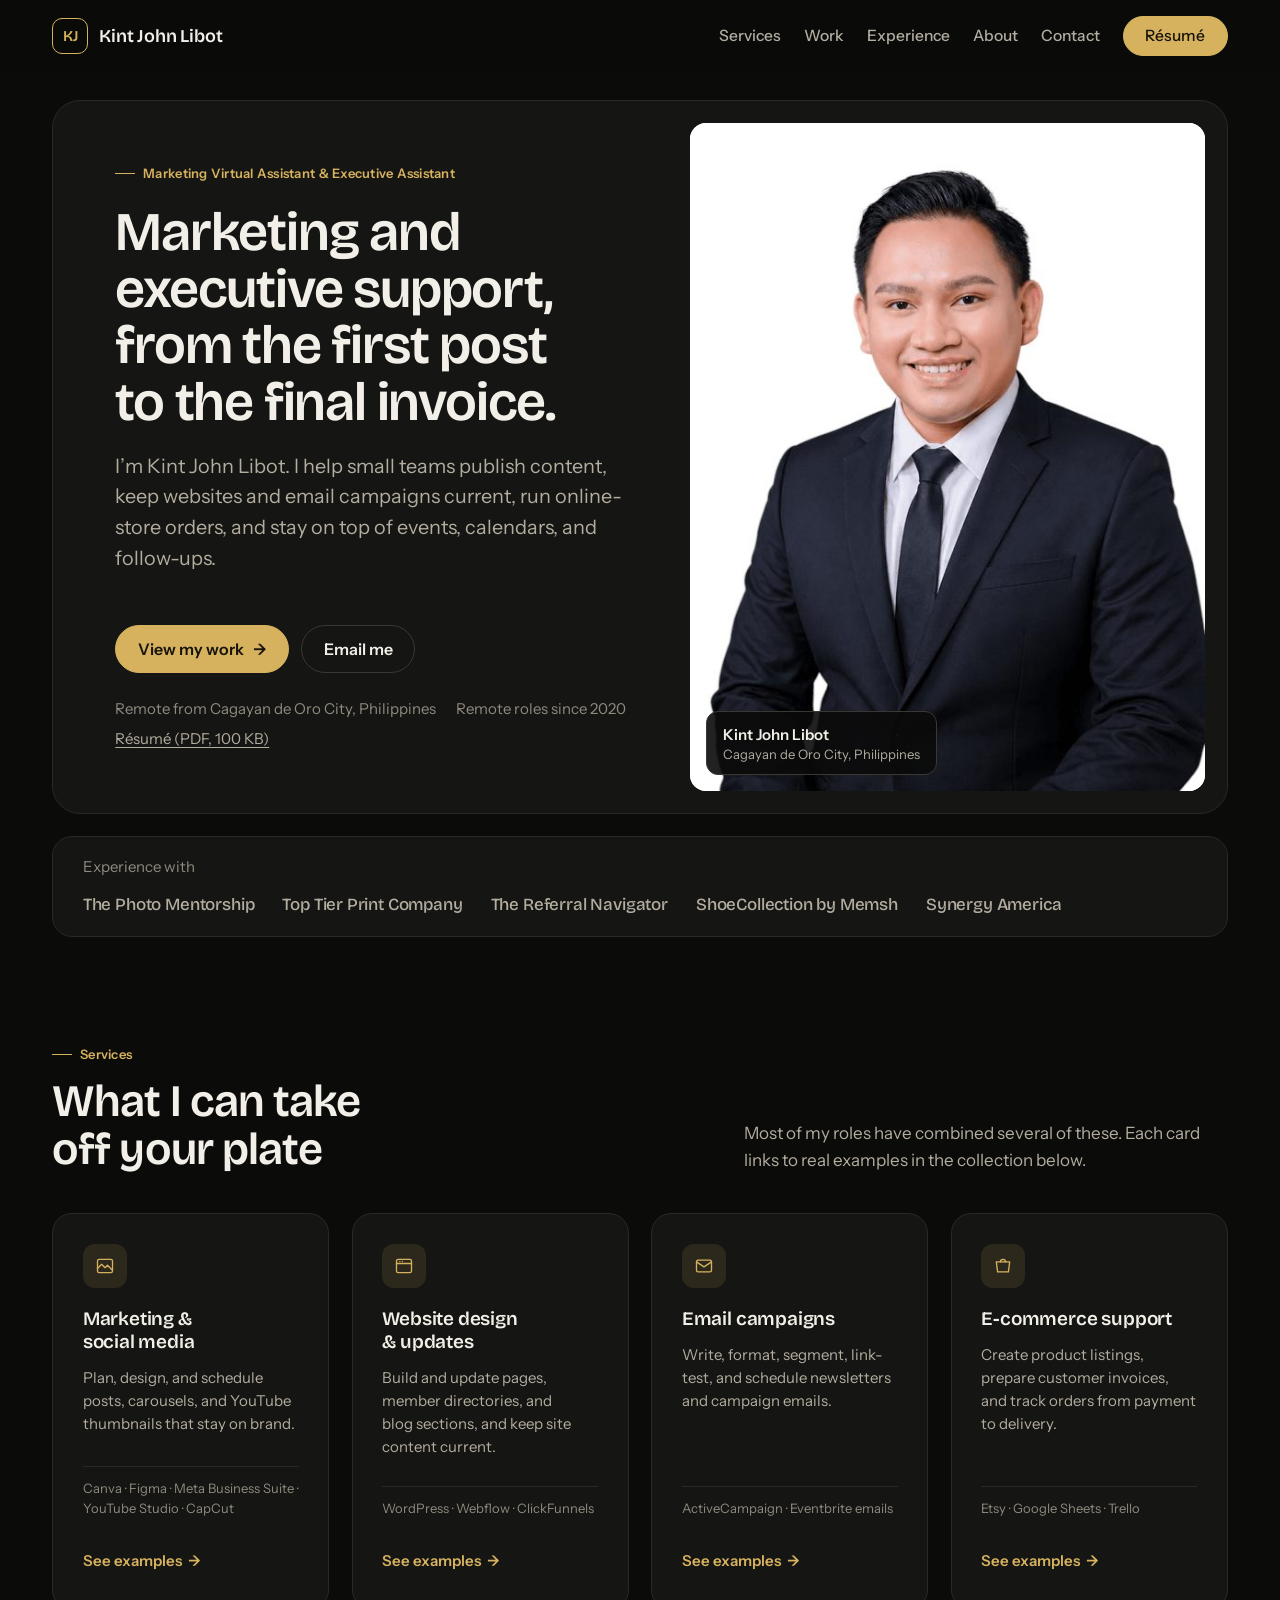
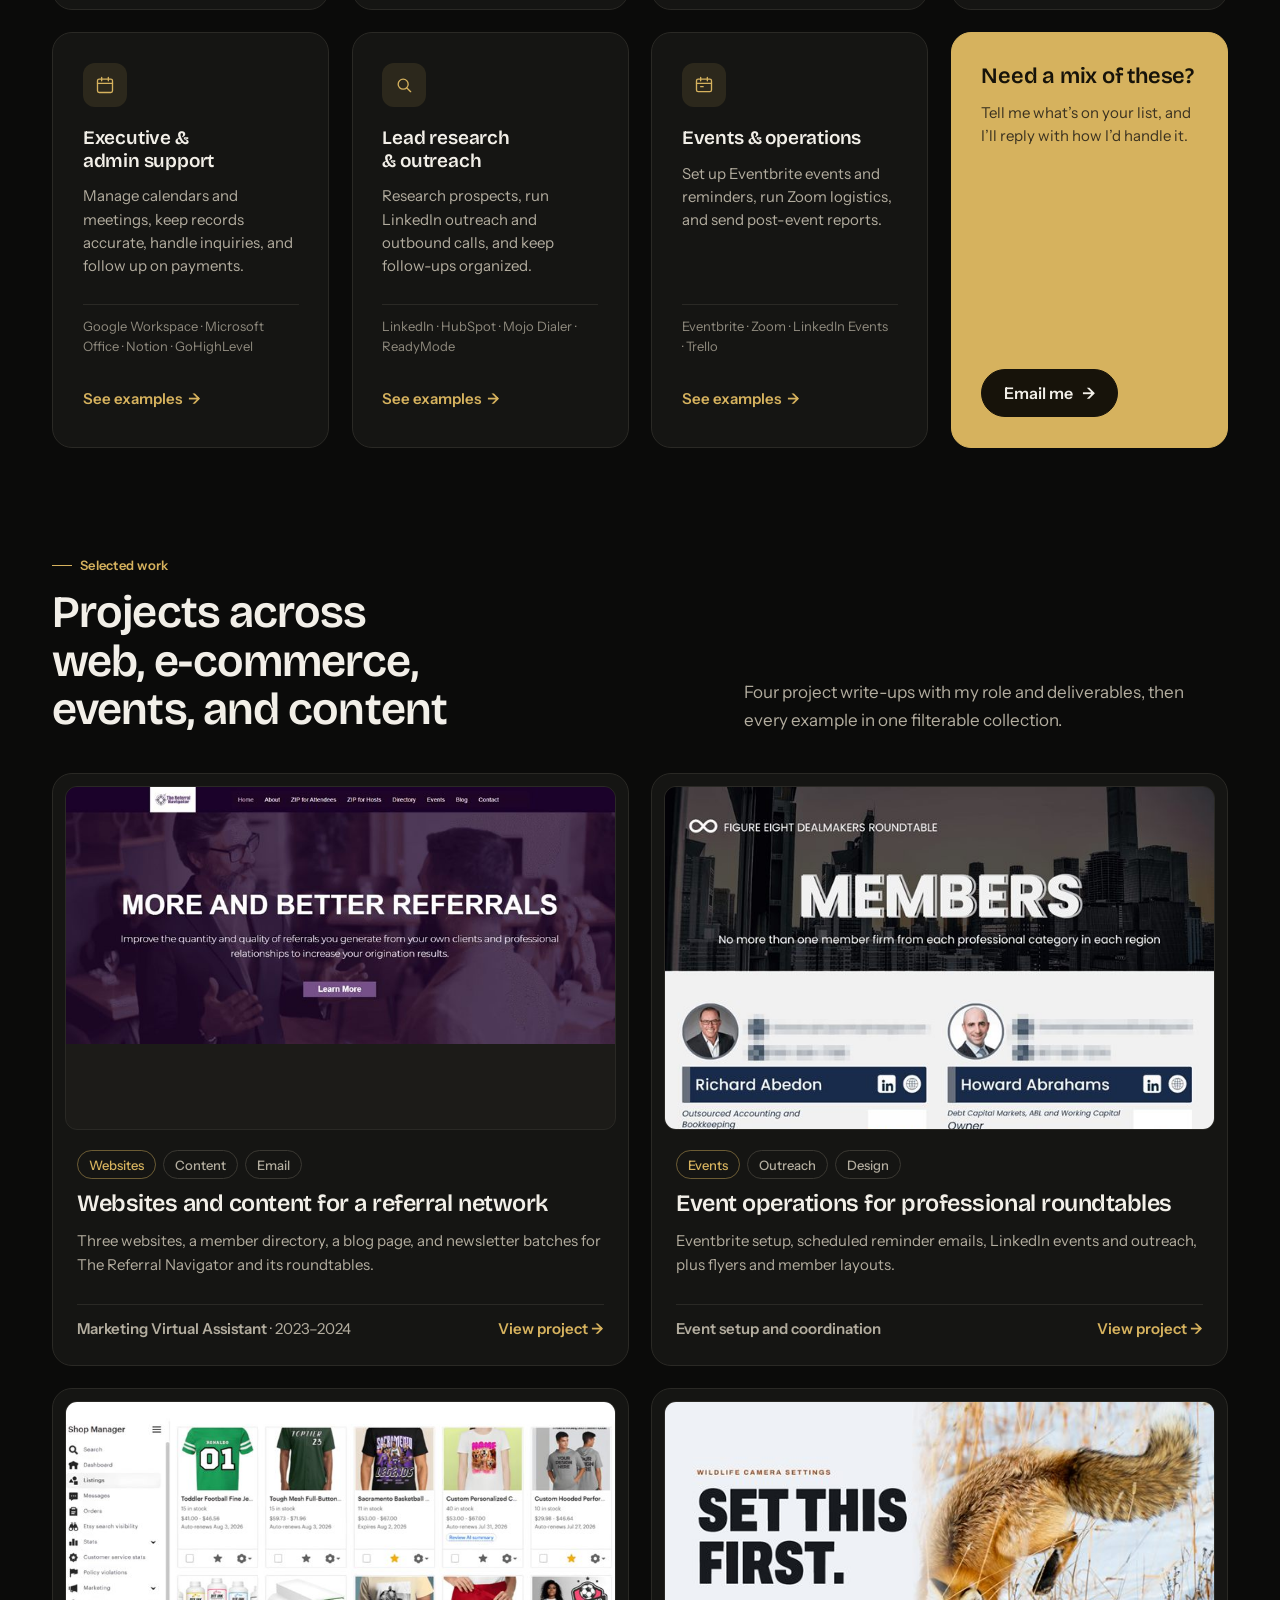
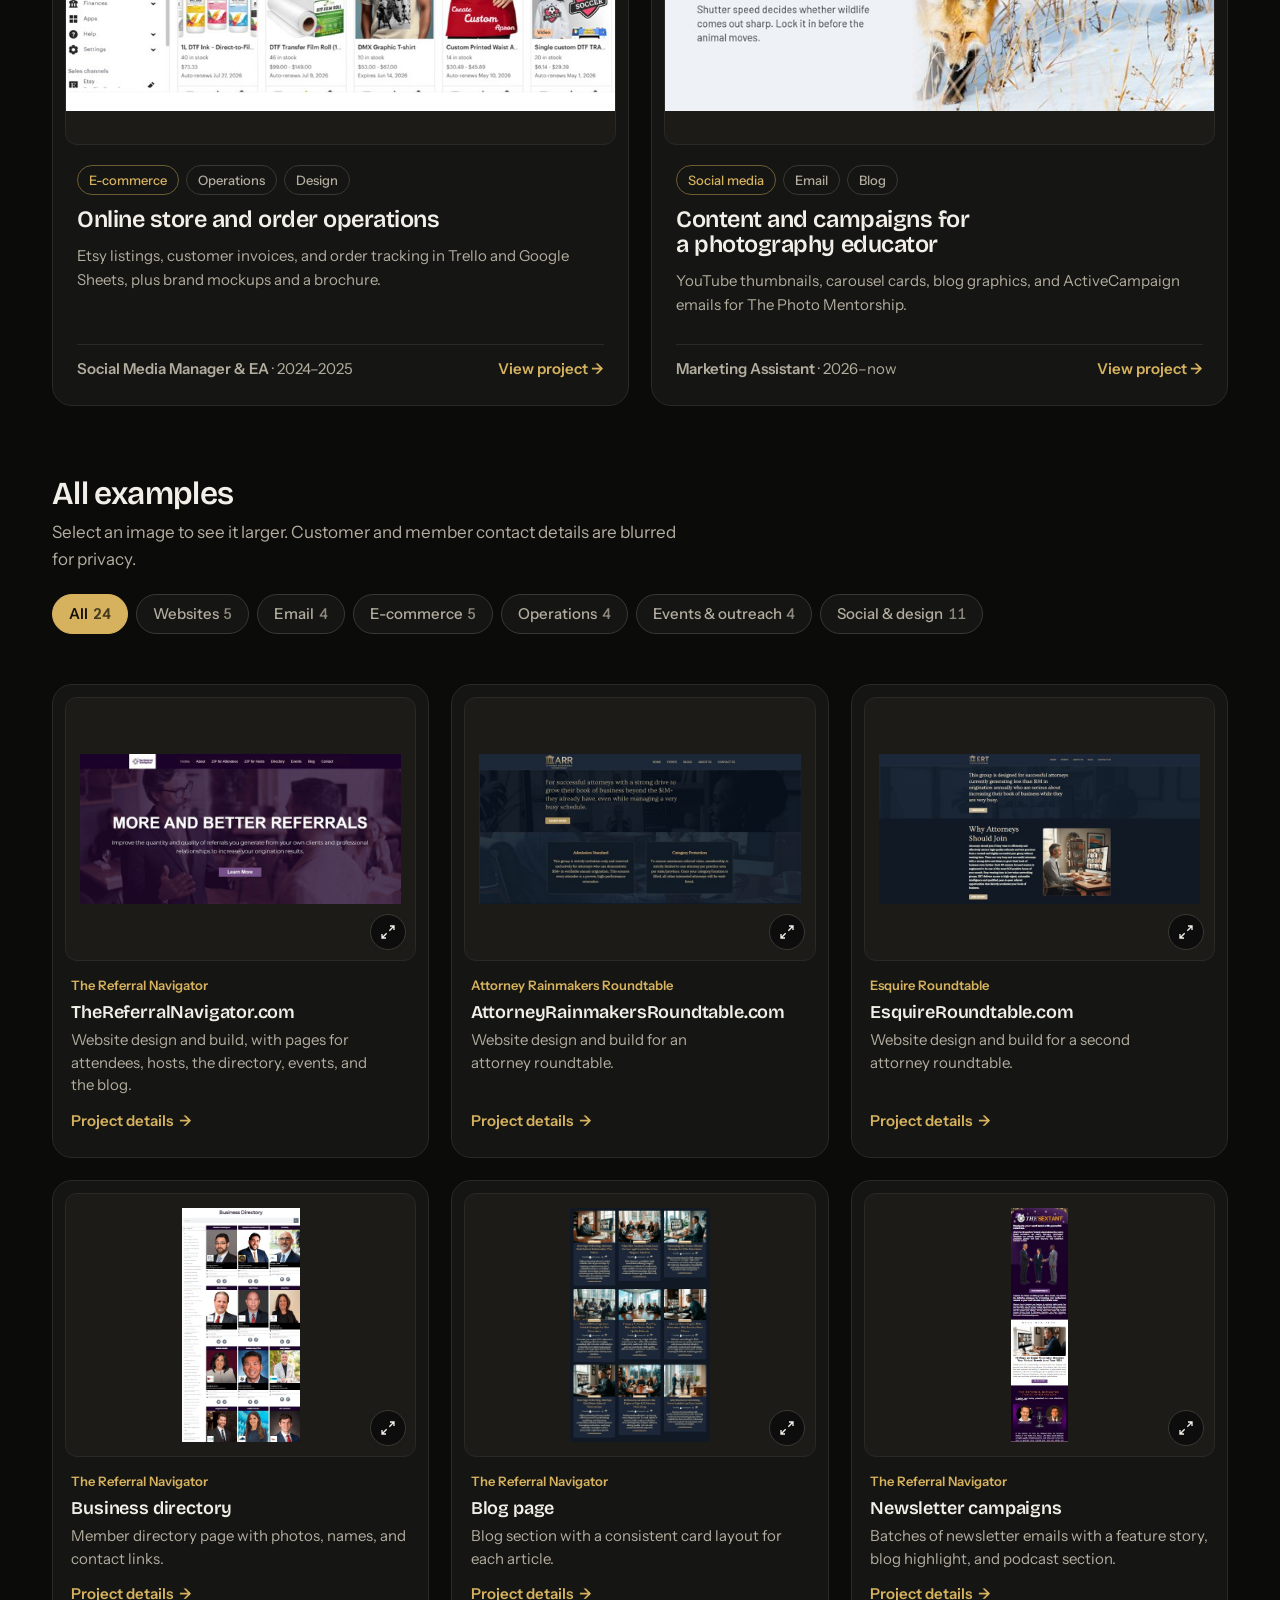
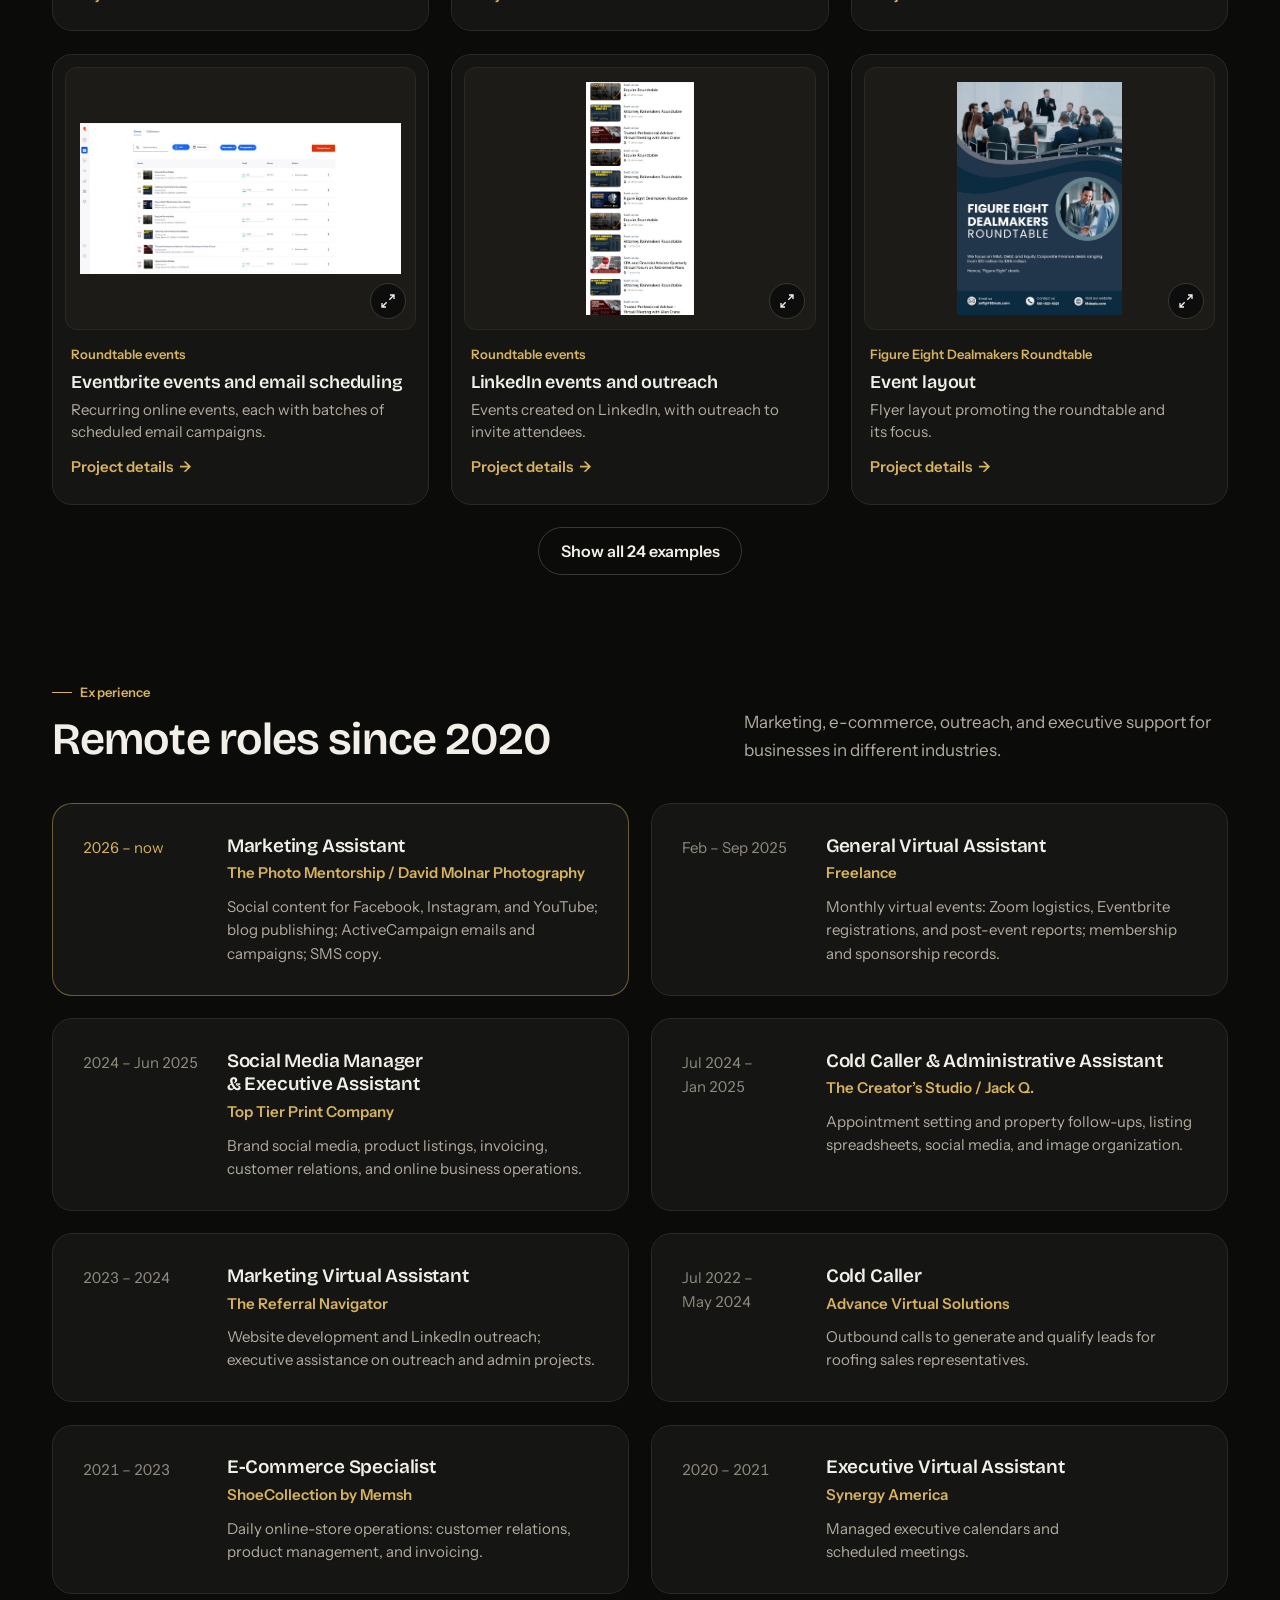
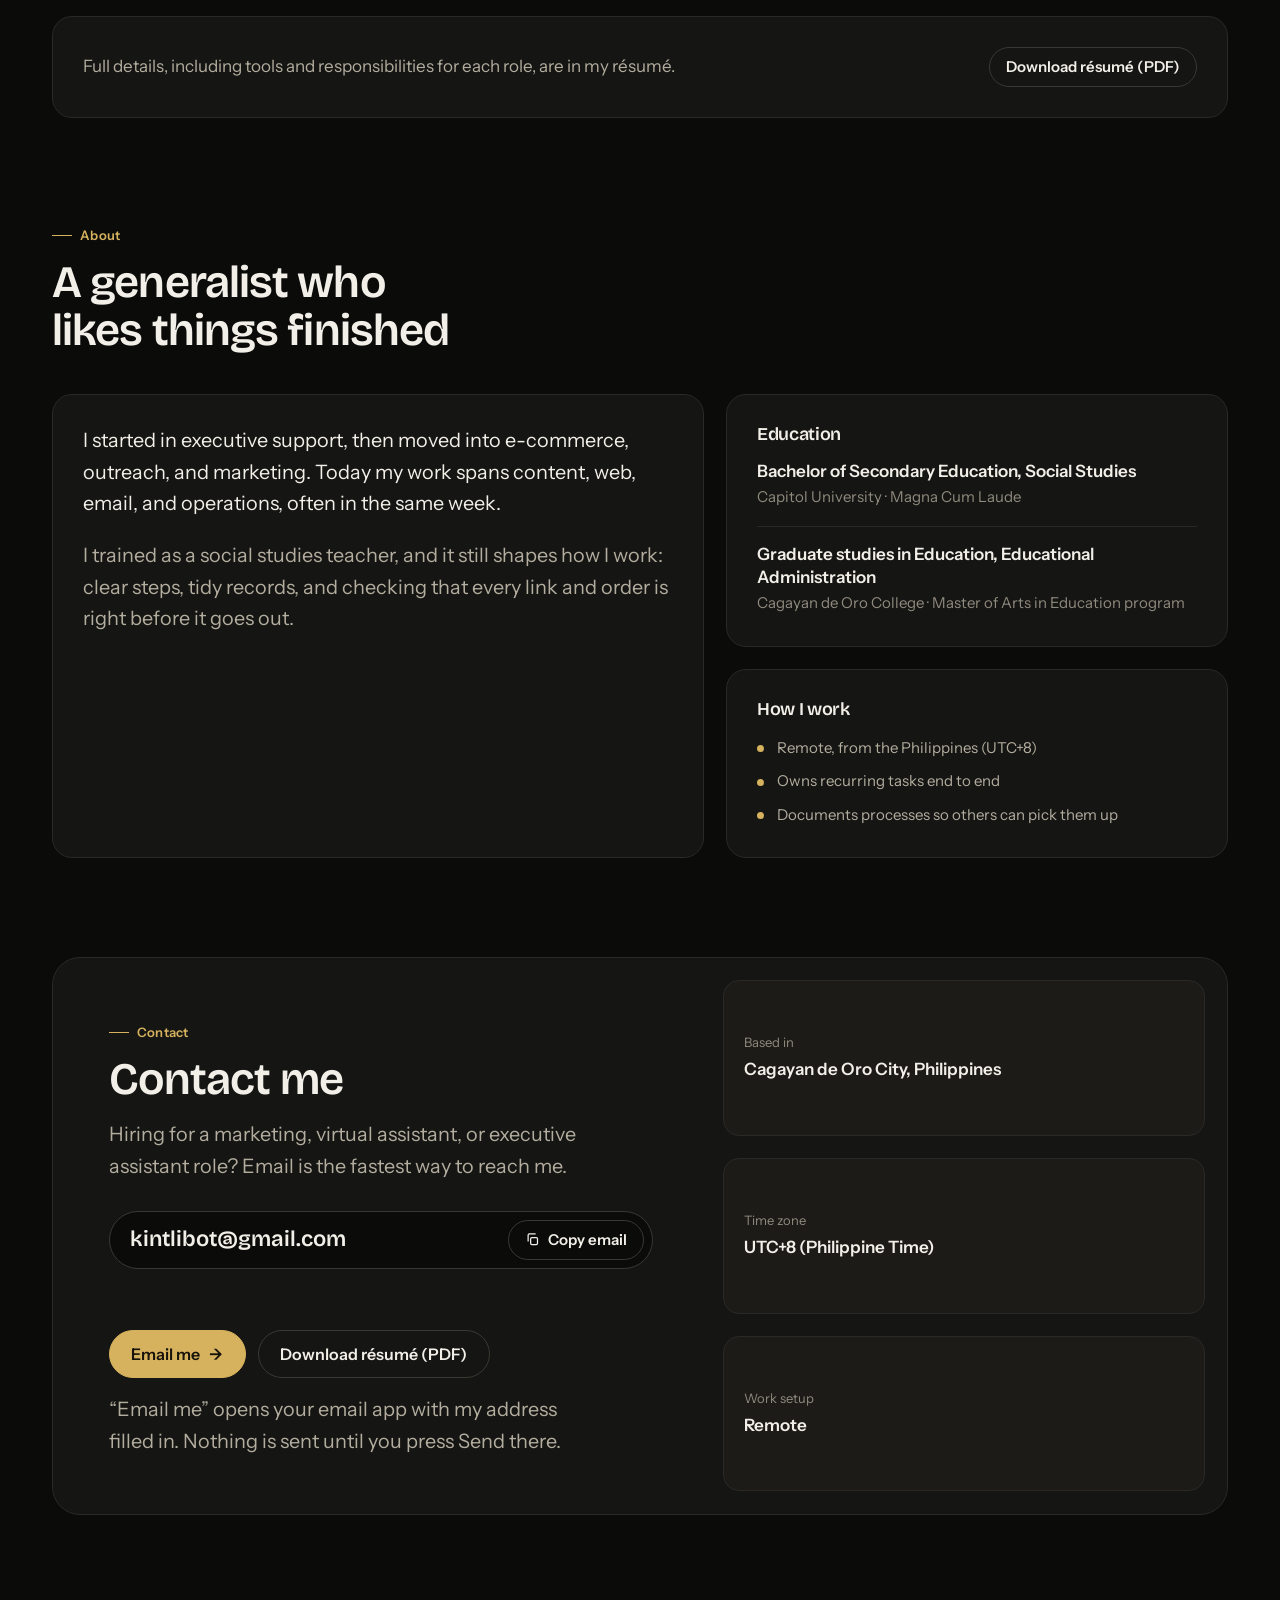
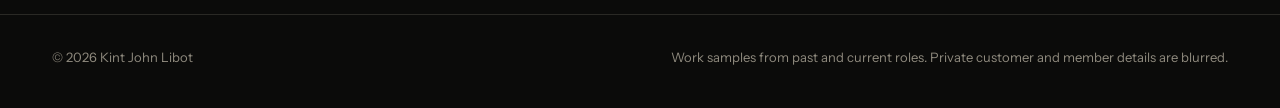
==== commit 5bd8fb2a: "Redesign: dark boxed system, generalist positioning, full project collection Co-Authored-By: Claude " ====
--- a/index.html
+++ b/index.html
@@ -3,27 +3,27 @@
 <head>
   <meta charset="utf-8">
   <meta name="viewport" content="width=device-width, initial-scale=1">
-  <title>Kint John Libot — Marketing &amp; Social Media</title>
-  <meta name="description" content="Kint John Libot is a marketing assistant for The Photo Mentorship and David Molnar Photography: social media, YouTube thumbnails, blog publishing, and ActiveCampaign email. Based in Cagayan de Oro City, Philippines.">
+  <title>Kint John Libot — Marketing Virtual Assistant &amp; Executive Assistant</title>
+  <meta name="description" content="Kint John Libot is a remote Marketing Virtual Assistant and Executive Assistant: social media, website updates, email campaigns, e-commerce listings, events, lead outreach, and admin support. Based in the Philippines.">
   <link rel="canonical" href="https://kintlibot-netizen.github.io/">
   <meta property="og:type" content="website">
-  <meta property="og:title" content="Kint John Libot — Marketing & Social Media">
-  <meta property="og:description" content="Social content, blog publishing, and email campaigns for a photography education brand. Selected work, experience, and résumé.">
+  <meta property="og:title" content="Kint John Libot — Marketing Virtual Assistant & Executive Assistant">
+  <meta property="og:description" content="Marketing, web, e-commerce, events, and executive support. Portfolio, experience, and résumé.">
   <meta property="og:url" content="https://kintlibot-netizen.github.io/">
   <meta property="og:image" content="https://kintlibot-netizen.github.io/assets/img/og-image.jpg">
   <meta property="og:image:width" content="1200">
   <meta property="og:image:height" content="630">
-  <meta property="og:image:alt" content="Kint John Libot: marketing and social media for a photography education brand.">
+  <meta property="og:image:alt" content="Kint John Libot, Marketing Virtual Assistant and Executive Assistant.">
   <meta name="twitter:card" content="summary_large_image">
-  <meta name="theme-color" content="#f3f4f0">
+  <meta name="theme-color" content="#0b0b0a">
   <link rel="icon" href="assets/img/favicon.svg" type="image/svg+xml">
   <link rel="icon" href="assets/img/favicon-32.png" sizes="32x32" type="image/png">
   <link rel="apple-touch-icon" href="assets/img/apple-touch-icon.png">
   <link rel="preconnect" href="https://fonts.googleapis.com">
   <link rel="preconnect" href="https://fonts.gstatic.com" crossorigin>
-  <link rel="stylesheet" href="https://fonts.googleapis.com/css2?family=Schibsted+Grotesk:ital,wght@0,400..900;1,400..700&display=swap">
-  <link rel="stylesheet" href="assets/css/site.css?v=2">
-  <link rel="preload" as="image" href="assets/img/portrait-560.jpg" imagesrcset="assets/img/portrait-560.jpg 560w, assets/img/portrait-1024.jpg 1024w" imagesizes="(max-width: 640px) 104px, 30vw">
+  <link rel="stylesheet" href="https://fonts.googleapis.com/css2?family=Bricolage+Grotesque:opsz,wght@12..96,500..600&family=Instrument+Sans:wght@400..600&display=swap">
+  <link rel="stylesheet" href="assets/css/site.css?v=5">
+  <link rel="preload" as="image" href="assets/img/portrait-1024.jpg" imagesrcset="assets/img/portrait-560.jpg 560w, assets/img/portrait-1024.jpg 1024w" imagesizes="(max-width: 1020px) 92vw, 540px">
   <script>document.documentElement.classList.add('js')</script>
   <script type="application/ld+json">
   {
@@ -31,8 +31,7 @@
     "@type": "Person",
     "name": "Kint John Libot",
     "alternateName": "Kint John",
-    "jobTitle": "Marketing Assistant",
-    "worksFor": { "@type": "Organization", "name": "The Photo Mentorship" },
+    "jobTitle": "Marketing Virtual Assistant and Executive Assistant",
     "email": "mailto:kintlibot@gmail.com",
     "url": "https://kintlibot-netizen.github.io/",
     "image": "https://kintlibot-netizen.github.io/assets/img/portrait-1024.jpg",
@@ -46,17 +45,16 @@
 
   <header class="site-header">
     <div class="wrap">
-      <a class="brand" href="#top" aria-label="Kint John, back to top">Kint John<span>.</span></a>
-      <button class="nav-toggle" type="button" aria-expanded="false" aria-controls="site-nav">
-        <span class="nav-toggle-bars" aria-hidden="true"></span>Menu
-      </button>
+      <a class="brand" href="#top"><span class="brand-mark" aria-hidden="true">KJ</span>Kint John Libot</a>
+      <button class="nav-toggle" type="button" aria-expanded="false" aria-controls="site-nav"><span class="nav-toggle-bars" aria-hidden="true"></span>Menu</button>
       <nav id="site-nav" class="site-nav" aria-label="Main">
         <ul class="nav-list">
+          <li><a href="#services">Services</a></li>
           <li><a href="#work">Work</a></li>
           <li><a href="#experience">Experience</a></li>
           <li><a href="#about">About</a></li>
           <li><a href="#contact">Contact</a></li>
-          <li><a class="nav-cta" href="assets/files/Kint-John-Libot-Resume.pdf" download>Résumé <span class="visually-hidden">(PDF)</span></a></li>
+          <li><a class="btn btn--gold" href="assets/files/Kint-John-Libot-Resume.pdf" download>Résumé <span class="visually-hidden">(PDF)</span></a></li>
         </ul>
       </nav>
     </div>
@@ -66,177 +64,277 @@
     <!-- ───────── HERO ───────── -->
     <section class="hero" id="top" aria-labelledby="hero-title">
       <div class="wrap">
-        <div class="hero-grid">
-          <div class="hero-text">
-            <h1 id="hero-title"><span class="hero-name">Kint John Libot</span>Marketing &amp; social media for a photography education brand.</h1>
-            <p class="hero-lead">I’m the marketing assistant at The Photo Mentorship and David Molnar Photography. I design and schedule social posts and YouTube thumbnails, publish blog lessons, and build email campaigns in ActiveCampaign.</p>
-            <p class="hero-sub">Before that: websites, virtual event logistics, and online-store operations for small businesses.</p>
+        <div class="hero-panel">
+          <div class="hero-copy">
+            <span class="label">Marketing Virtual Assistant &amp; Executive Assistant</span>
+            <h1 id="hero-title">Marketing and executive support, from the first post to the final invoice.</h1>
+            <p class="hero-lead">I’m Kint John Libot. I help small teams publish content, keep websites and email campaigns current, run online-store orders, and stay on top of events, calendars, and follow-ups.</p>
             <div class="hero-actions">
-              <a class="btn btn--primary" href="#work">See selected work <span class="arrow" aria-hidden="true">↓</span></a>
-              <a class="btn" href="assets/files/Kint-John-Libot-Resume.pdf" download>Download résumé <small>PDF, 100 KB</small></a>
+              <a class="btn btn--gold" href="#work">View my work <span class="arrow" aria-hidden="true">→</span></a>
+              <a class="btn" href="mailto:kintlibot@gmail.com">Email me</a>
             </div>
             <p class="hero-meta">
-              <span>Cagayan de Oro City, Philippines · UTC+8 · Remote</span>
-              <a href="mailto:kintlibot@gmail.com">kintlibot@gmail.com</a>
+              <span>Remote from Cagayan de Oro City, Philippines</span>
+              <span>Remote roles since 2020</span>
+              <a href="assets/files/Kint-John-Libot-Resume.pdf" download>Résumé (PDF, 100 KB)</a>
             </p>
           </div>
-          <figure class="hero-portrait">
-            <div class="frame">
-              <img src="assets/img/portrait-560.jpg" srcset="assets/img/portrait-560.jpg 560w, assets/img/portrait-1024.jpg 1024w" sizes="(max-width: 640px) 104px, 30vw" width="560" height="840" alt="Kint John Libot smiling, wearing a dark suit and tie, against a white studio background." fetchpriority="high">
-            </div>
-            <figcaption><strong>Kint John Libot</strong>Marketing Assistant, The Photo Mentorship</figcaption>
+          <figure class="hero-photo">
+            <img src="assets/img/portrait-1024.jpg" srcset="assets/img/portrait-560.jpg 560w, assets/img/portrait-1024.jpg 1024w" sizes="(max-width: 1020px) 92vw, 540px" width="1024" height="1536" alt="Kint John Libot smiling, wearing a dark suit and tie, against a white studio background." fetchpriority="high">
+            <figcaption><strong>Kint John Libot</strong>Cagayan de Oro City, Philippines</figcaption>
           </figure>
         </div>
 
-        <div class="strip" aria-labelledby="strip-title">
-          <div class="strip-head">
-            <h2 id="strip-title">Recent work for The Photo Mentorship</h2>
-            <p>Photography by David Molnar and the TPM team. Layout, type, and production by me.</p>
-          </div>
-          <ul class="strip-list">
-            <li class="strip-item"><a href="work/lesson-visuals.html"><div class="img"><img src="assets/img/thumb-wildlife-1-640.jpg" width="640" height="360" alt="Wildlife lesson thumbnail: a red fox pouncing in snow beside the headline “Set this first.”"></div><span>Wildlife lesson thumbnail</span></a></li>
-            <li class="strip-item"><a href="work/family-photography-101.html"><div class="img"><img src="assets/img/fp101-v4-2-640.jpg" width="640" height="360" alt="Card reading “Connect before you shoot” beside a family of four walking on a boardwalk."></div><span>Family Photography 101 card</span></a></li>
-            <li class="strip-item"><a href="work/lesson-visuals.html"><div class="img"><img src="assets/img/thumb-window-b-640.jpg" width="640" height="360" alt="Portrait lesson thumbnail: a smiling woman in a hat with the headline “One Window, Three Portraits.”"></div><span>Window-light lesson thumbnail</span></a></li>
-            <li class="strip-item"><a href="work/editorial-email.html"><div class="img"><img src="assets/img/cruise-banner-1000.jpg" width="1000" height="455" alt="Four-photo email banner from the TPM conference cruise: group photos, a lecture, and a shoot on deck." style="object-position: 50% 30%"></div><span>Cruise campaign email banner</span></a></li>
+        <div class="card trust">
+          <p>Experience with</p>
+          <ul>
+            <li>The Photo Mentorship</li>
+            <li>Top Tier Print Company</li>
+            <li>The Referral Navigator</li>
+            <li>ShoeCollection by Memsh</li>
+            <li>Synergy America</li>
           </ul>
         </div>
       </div>
     </section>
 
-    <!-- ───────── SELECTED WORK ───────── -->
+    <!-- ───────── SERVICES ───────── -->
+    <section class="section" id="services" aria-labelledby="services-title">
+      <div class="wrap">
+        <div class="section-head">
+          <div>
+            <span class="label">Services</span>
+            <h2 id="services-title">What I can take off your plate</h2>
+          </div>
+          <p>Most of my roles have combined several of these. Each card links to real examples in the collection below.</p>
+        </div>
+        <div class="services-grid">
+          <article class="card service">
+            <span class="service-icon" aria-hidden="true"><svg viewBox="0 0 24 24" fill="none" stroke="currentColor" stroke-width="1.6" stroke-linecap="round" stroke-linejoin="round"><rect x="3" y="4" width="18" height="16" rx="2"/><path d="M3 15l5-5 4 4 3-3 6 6"/></svg></span>
+            <h3>Marketing &amp; social media</h3>
+            <p>Plan, design, and schedule posts, carousels, and YouTube thumbnails that stay on brand.</p>
+            <p class="tools">Canva · Figma · Meta Business Suite · YouTube Studio · CapCut</p>
+            <a class="text-link" href="#collection" data-show-filter="creative">See examples <span class="arrow" aria-hidden="true">→</span></a>
+          </article>
+          <article class="card service">
+            <span class="service-icon" aria-hidden="true"><svg viewBox="0 0 24 24" fill="none" stroke="currentColor" stroke-width="1.6" stroke-linecap="round" stroke-linejoin="round"><rect x="3" y="4" width="18" height="16" rx="2"/><path d="M3 9h18M7 6.5h.01M10 6.5h.01"/></svg></span>
+            <h3>Website design &amp; updates</h3>
+            <p>Build and update pages, member directories, and blog sections, and keep site content current.</p>
+            <p class="tools">WordPress · Webflow · ClickFunnels</p>
+            <a class="text-link" href="#collection" data-show-filter="web">See examples <span class="arrow" aria-hidden="true">→</span></a>
+          </article>
+          <article class="card service">
+            <span class="service-icon" aria-hidden="true"><svg viewBox="0 0 24 24" fill="none" stroke="currentColor" stroke-width="1.6" stroke-linecap="round" stroke-linejoin="round"><rect x="3" y="5" width="18" height="14" rx="2"/><path d="M3 7l9 6 9-6"/></svg></span>
+            <h3>Email campaigns</h3>
+            <p>Write, format, segment, link-test, and schedule newsletters and campaign emails.</p>
+            <p class="tools">ActiveCampaign · Eventbrite emails</p>
+            <a class="text-link" href="#collection" data-show-filter="email">See examples <span class="arrow" aria-hidden="true">→</span></a>
+          </article>
+          <article class="card service">
+            <span class="service-icon" aria-hidden="true"><svg viewBox="0 0 24 24" fill="none" stroke="currentColor" stroke-width="1.6" stroke-linecap="round" stroke-linejoin="round"><path d="M4 7h16l-1.5 12h-13z"/><path d="M9 7a3 3 0 016 0"/></svg></span>
+            <h3>E-commerce support</h3>
+            <p>Create product listings, prepare customer invoices, and track orders from payment to delivery.</p>
+            <p class="tools">Etsy · Google Sheets · Trello</p>
+            <a class="text-link" href="#collection" data-show-filter="ecommerce">See examples <span class="arrow" aria-hidden="true">→</span></a>
+          </article>
+          <article class="card service">
+            <span class="service-icon" aria-hidden="true"><svg viewBox="0 0 24 24" fill="none" stroke="currentColor" stroke-width="1.6" stroke-linecap="round" stroke-linejoin="round"><rect x="3" y="5" width="18" height="16" rx="2"/><path d="M3 10h18M8 3v4M16 3v4"/></svg></span>
+            <h3>Executive &amp; admin support</h3>
+            <p>Manage calendars and meetings, keep records accurate, handle inquiries, and follow up on payments.</p>
+            <p class="tools">Google Workspace · Microsoft Office · Notion · GoHighLevel</p>
+            <a class="text-link" href="#collection" data-show-filter="ops">See examples <span class="arrow" aria-hidden="true">→</span></a>
+          </article>
+          <article class="card service">
+            <span class="service-icon" aria-hidden="true"><svg viewBox="0 0 24 24" fill="none" stroke="currentColor" stroke-width="1.6" stroke-linecap="round" stroke-linejoin="round"><circle cx="11" cy="11" r="6"/><path d="M20 20l-4.5-4.5"/></svg></span>
+            <h3>Lead research &amp; outreach</h3>
+            <p>Research prospects, run LinkedIn outreach and outbound calls, and keep follow-ups organized.</p>
+            <p class="tools">LinkedIn · HubSpot · Mojo Dialer · ReadyMode</p>
+            <a class="text-link" href="#collection" data-show-filter="events">See examples <span class="arrow" aria-hidden="true">→</span></a>
+          </article>
+          <article class="card service">
+            <span class="service-icon" aria-hidden="true"><svg viewBox="0 0 24 24" fill="none" stroke="currentColor" stroke-width="1.6" stroke-linecap="round" stroke-linejoin="round"><rect x="3" y="5" width="18" height="15" rx="2"/><path d="M8 3v4M16 3v4M3 10h18M8 14h3"/></svg></span>
+            <h3>Events &amp; operations</h3>
+            <p>Set up Eventbrite events and reminders, run Zoom logistics, and send post-event reports.</p>
+            <p class="tools">Eventbrite · Zoom · LinkedIn Events · Trello</p>
+            <a class="text-link" href="#collection" data-show-filter="events">See examples <span class="arrow" aria-hidden="true">→</span></a>
+          </article>
+          <article class="card service service--cta">
+            <div>
+              <h3>Need a mix of these?</h3>
+              <p style="margin-top:0.75rem">Tell me what’s on your list, and I’ll reply with how I’d handle it.</p>
+            </div>
+            <a class="btn" href="mailto:kintlibot@gmail.com?subject=Working%20together">Email me <span class="arrow" aria-hidden="true">→</span></a>
+          </article>
+        </div>
+      </div>
+    </section>
+
+    <!-- ───────── WORK ───────── -->
     <section class="section" id="work" aria-labelledby="work-title">
       <div class="wrap">
         <div class="section-head">
-          <h2 id="work-title">Selected work</h2>
-          <p>Four projects that cover most of my day-to-day work: visual production, lesson publishing, email, and websites. Each note says what I did and who I worked with.</p>
-        </div>
-
-        <div class="projects">
-          <!-- Project 1 -->
-          <article class="project" aria-labelledby="p1-title">
-            <div class="project-info">
-              <p class="project-context">The Photo Mentorship · 2026 · YouTube &amp; blog</p>
-              <h3 id="p1-title"><a href="work/lesson-visuals.html">A thumbnail system for photography lessons</a></h3>
-              <p class="project-summary">Thumbnails and in-article graphics for free lessons on window light, family, and wildlife photography. Each lesson gets four to six layout options built around David Molnar’s photographs.</p>
-              <dl class="note">
-                <div><dt>My part</dt><dd>Layout and type, headline variations, image selection, export</dd></div>
-                <div><dt>With</dt><dd>David Molnar (photography, final pick)</dd></div>
-                <div><dt>Output</dt><dd>1920 × 1080 files for YouTube and the blog</dd></div>
-              </dl>
-              <a class="project-link" href="work/lesson-visuals.html">Read the case study <span class="arrow" aria-hidden="true">→</span></a>
-            </div>
-            <div class="project-media">
-              <a class="media-link mosaic" href="work/lesson-visuals.html" tabindex="-1" aria-hidden="true">
-                <div class="shot"><img src="assets/img/thumb-wildlife-3-1280.jpg" width="1280" height="720" alt="" loading="lazy" sizes="(max-width: 900px) 100vw, 44vw" srcset="assets/img/thumb-wildlife-3-640.jpg 640w, assets/img/thumb-wildlife-3-1280.jpg 1280w"></div>
-                <div class="shot"><img src="assets/img/thumb-window-a-640.jpg" width="640" height="360" alt="" loading="lazy"></div>
-                <div class="shot"><img src="assets/img/thumb-family-1-640.jpg" width="640" height="360" alt="" loading="lazy"></div>
-                <div class="shot"><img src="assets/img/thumb-wildlife-6-640.jpg" width="640" height="360" alt="" loading="lazy"></div>
-                <div class="shot"><img src="assets/img/thumb-window-c-640.jpg" width="640" height="360" alt="" loading="lazy"></div>
-                <div class="shot"><img src="assets/img/thumb-family-3-640.jpg" width="640" height="360" alt="" loading="lazy"></div>
-              </a>
-              <p class="caption">Three lesson series, one system: wildlife (bold sans), window-light portraits and family (editorial serif).</p>
-            </div>
-          </article>
-
-          <!-- Project 2 -->
-          <article class="project project--flip" aria-labelledby="p2-title">
-            <div class="project-info">
-              <p class="project-context">The Photo Mentorship · 2026 · Blog lesson</p>
-              <h3 id="p2-title"><a href="work/family-photography-101.html">Family Photography 101: a lesson in six cards</a></h3>
-              <p class="project-summary">A blog lesson on the C.O.R.E. posing method, with a six-card visual sequence that follows the article step by step. The cards went through four rounds of revision.</p>
-              <dl class="note">
-                <div><dt>My part</dt><dd>Card design and revisions, blog images, thumbnails, publishing prep</dd></div>
-                <div><dt>With</dt><dd>David Molnar and the TPM team (lesson, photography)</dd></div>
-                <div><dt>Channel</dt><dd>TPM blog, social</dd></div>
-              </dl>
-              <a class="project-link" href="work/family-photography-101.html">Read the case study <span class="arrow" aria-hidden="true">→</span></a>
-            </div>
-            <div class="project-media">
-              <a class="media-link" href="work/family-photography-101.html" tabindex="-1" aria-hidden="true">
-                <div class="sequence-main"><div class="shot"><img src="assets/img/fp101-v4-6-1280.jpg" srcset="assets/img/fp101-v4-6-640.jpg 640w, assets/img/fp101-v4-6-1280.jpg 1280w" sizes="(max-width: 900px) 100vw, 60vw" width="1280" height="720" alt="" loading="lazy"></div></div>
-                <div class="sequence-row">
-                  <div class="shot"><img src="assets/img/fp101-v4-1-640.jpg" width="640" height="360" alt="" loading="lazy"></div>
-                  <div class="shot"><img src="assets/img/fp101-v4-2-640.jpg" width="640" height="360" alt="" loading="lazy"></div>
-                  <div class="shot"><img src="assets/img/fp101-v4-3-640.jpg" width="640" height="360" alt="" loading="lazy"></div>
-                  <div class="shot"><img src="assets/img/fp101-v4-4-640.jpg" width="640" height="360" alt="" loading="lazy"></div>
-                  <div class="shot"><img src="assets/img/fp101-v4-5-640.jpg" width="640" height="360" alt="" loading="lazy"></div>
-                </div>
-              </a>
-              <p class="caption">Final round: Comfort, Connect, Observe, Rotate, Encourage, and a closing “Together” card.</p>
-            </div>
-          </article>
-
-          <!-- Project 3 -->
-          <article class="project" aria-labelledby="p3-title">
-            <div class="project-info">
-              <p class="project-context">The Photo Mentorship · 2026 · Email</p>
-              <h3 id="p3-title"><a href="work/editorial-email.html">An editorial email that stays editable</a></h3>
-              <p class="project-summary">“There Are No Magic Settings” promotes a free bird photography lesson. I designed it for desktop and mobile, then wrote a row-by-row spec so it could be built with ActiveCampaign’s own blocks, with no custom code.</p>
-              <dl class="note">
-                <div><dt>My part</dt><dd>Email design, mobile layout, build specification</dd></div>
-                <div><dt>Also</dt><dd>Writing, building, and scheduling campaigns in ActiveCampaign</dd></div>
-                <div><dt>Platform</dt><dd>ActiveCampaign</dd></div>
-              </dl>
-              <a class="project-link" href="work/editorial-email.html">Read the case study <span class="arrow" aria-hidden="true">→</span></a>
-            </div>
-            <div class="project-media">
-              <a class="media-link email-pair" href="work/editorial-email.html" tabindex="-1" aria-hidden="true">
-                <div class="shot"><img src="assets/img/email-desktop-600.jpg" srcset="assets/img/email-desktop-600.jpg 600w, assets/img/email-desktop-1200.jpg 1200w" sizes="(max-width: 900px) 58vw, 36vw" width="600" height="1387" alt="" loading="lazy"></div>
-                <div class="shot shot--mobile"><img src="assets/img/email-mobile-390.jpg" srcset="assets/img/email-mobile-390.jpg 390w, assets/img/email-mobile-780.jpg 780w" sizes="(max-width: 900px) 36vw, 18vw" width="390" height="1314" alt="" loading="lazy"></div>
-              </a>
-              <p class="caption">Desktop (600 px) and mobile (390 px) mockups, top of the email.</p>
-            </div>
-          </article>
-
-          <!-- Project 4 -->
-          <article class="project project--flip" aria-labelledby="p4-title">
-            <div class="project-info">
-              <p class="project-context">The Referral Navigator · 2023–2024 · Web &amp; events</p>
-              <h3 id="p4-title"><a href="work/referral-network.html">Websites and event operations for a referral network</a></h3>
-              <p class="project-summary">Websites for The Referral Navigator and two attorney roundtables, plus a member directory, a blog page, and the Eventbrite setup behind the roundtables’ online meetings.</p>
-              <dl class="note">
-                <div><dt>My part</dt><dd>Web design and page building, directory and blog pages, event setup, layouts, LinkedIn outreach</dd></div>
-                <div><dt>Role</dt><dd>Marketing Virtual Assistant</dd></div>
-              </dl>
-              <a class="project-link" href="work/referral-network.html">Read the case study <span class="arrow" aria-hidden="true">→</span></a>
-            </div>
-            <div class="project-media">
-              <a class="media-link site-stack" href="work/referral-network.html" tabindex="-1" aria-hidden="true">
-                <div class="shot"><img src="assets/img/web-referral-navigator-1347.jpg" srcset="assets/img/web-referral-navigator-800.jpg 800w, assets/img/web-referral-navigator-1347.jpg 1347w" sizes="(max-width: 900px) 100vw, 60vw" width="1347" height="630" alt="" loading="lazy"></div>
-                <div class="shot"><img src="assets/img/web-attorney-rainmakers-800.jpg" width="800" height="374" alt="" loading="lazy"></div>
-                <div class="shot"><img src="assets/img/web-esquire-800.jpg" width="800" height="374" alt="" loading="lazy"></div>
-              </a>
-              <p class="caption">TheReferralNavigator.com home page, with the Attorney Rainmakers and Esquire roundtable sites below.</p>
-            </div>
-          </article>
-        </div>
-
-        <!-- More work -->
-        <div class="more" aria-labelledby="more-title">
-          <h3 id="more-title">More work</h3>
-          <p>Smaller pieces from the same roles. Select an image to see it full size.</p>
-          <ul class="more-grid">
-            <li class="more-item">
-              <a class="media-link" href="assets/img/promo-photoshop-ai-1200.jpg"><div class="shot"><img src="assets/img/promo-photoshop-ai-600.jpg" width="600" height="315" alt="Course promo graphic: “Photoshop AI” headline beside a monitor showing the course, on a dark background with The Photo Mentorship logo." loading="lazy"></div></a>
-              <h4>Course promo graphics</h4>
-              <p><span class="who">The Photo Mentorship.</span> Link-preview and social graphics for course launches, including Photoshop AI and Family Photography Business.</p>
-            </li>
-            <li class="more-item">
-              <a class="media-link" href="assets/img/social-quote-1080.jpg"><div class="shot"><img src="assets/img/social-quote-600.jpg" width="600" height="598" alt="Square quote post: “You don’t need a studio. You don’t need a full-frame camera. You need the courage to keep creating, even when nobody’s clapping yet.” The Photo Mentorship logo below." loading="lazy" style="object-fit: contain; background: #fff"></div></a>
-              <h4>Quote posts for Facebook</h4>
-              <p><span class="who">David Molnar Photography.</span> Text-led posts in TPM blue for David’s page.</p>
-            </li>
-            <li class="more-item">
-              <a class="media-link" href="assets/img/event-layout-1414.jpg"><div class="shot"><img src="assets/img/event-layout-700.jpg" width="700" height="990" alt="Event flyer for the Figure Eight Dealmakers Roundtable: a meeting-room photo above the event title and contact details." loading="lazy" style="object-position: 50% 70%"></div></a>
-              <h4>Roundtable event flyer</h4>
-              <p><span class="who">Referral network roundtables.</span> Flyer layout for the Figure Eight Dealmakers Roundtable.</p>
-            </li>
-            <li class="more-item">
-              <a class="media-link" href="assets/img/shop-mockups-1280.jpg"><div class="shot"><img src="assets/img/shop-mockups-800.jpg" width="800" height="450" alt="Merchandise mockups: notebooks, polo shirts, T-shirts, and jackets carrying a client logo." loading="lazy"></div></a>
-              <h4>Merchandise mockups and listings</h4>
-              <p><span class="who">Top Tier Print Company.</span> Client mockups, Etsy product listings, and a brochure, alongside order tracking and invoicing.</p>
+          <div>
+            <span class="label">Selected work</span>
+            <h2 id="work-title">Projects across web, e-commerce, events, and content</h2>
+          </div>
+          <p>Four project write-ups with my role and deliverables, then every example in one filterable collection.</p>
+        </div>
+
+        <div class="featured-grid">
+          <article class="card project-card">
+            <div class="frame frame--fit"><img src="assets/img/web-referral-navigator-800.jpg" srcset="assets/img/web-referral-navigator-800.jpg 800w, assets/img/web-referral-navigator-1347.jpg 1347w" sizes="(max-width: 760px) 92vw, 600px" width="800" height="374" alt="TheReferralNavigator.com home page with a purple-tinted photo and the headline “More and better referrals.”" loading="lazy"></div>
+            <div class="project-body">
+              <div class="project-meta"><span class="tag tag--gold">Websites</span><span class="tag">Content</span><span class="tag">Email</span></div>
+              <h3><a href="work/referral-network.html">Websites and content for a referral network</a></h3>
+              <p>Three websites, a member directory, a blog page, and newsletter batches for The Referral Navigator and its roundtables.</p>
+              <p class="project-role"><span><b>Marketing Virtual Assistant</b> · 2023–2024</span><span class="go">View project <span class="arrow" aria-hidden="true">→</span></span></p>
+            </div>
+          </article>
+          <article class="card project-card">
+            <div class="frame"><img src="assets/img/event-members-700.jpg" srcset="assets/img/event-members-700.jpg 700w, assets/img/event-members-1414.jpg 1414w" sizes="(max-width: 760px) 92vw, 600px" width="700" height="990" alt="Members layout for the Figure Eight Dealmakers Roundtable, with a city skyline header." loading="lazy"></div>
+            <div class="project-body">
+              <div class="project-meta"><span class="tag tag--gold">Events</span><span class="tag">Outreach</span><span class="tag">Design</span></div>
+              <h3><a href="work/roundtable-events.html">Event operations for professional roundtables</a></h3>
+              <p>Eventbrite setup, scheduled reminder emails, LinkedIn events and outreach, plus flyers and member layouts.</p>
+              <p class="project-role"><span><b>Event setup and coordination</b></span><span class="go">View project <span class="arrow" aria-hidden="true">→</span></span></p>
+            </div>
+          </article>
+          <article class="card project-card">
+            <div class="frame frame--fit"><img src="assets/img/shop-etsy-800.jpg" srcset="assets/img/shop-etsy-800.jpg 800w, assets/img/shop-etsy-1280.jpg 1280w" sizes="(max-width: 760px) 92vw, 600px" width="800" height="450" alt="Etsy Shop Manager listing grid with custom T-shirts and jerseys." loading="lazy"></div>
+            <div class="project-body">
+              <div class="project-meta"><span class="tag tag--gold">E-commerce</span><span class="tag">Operations</span><span class="tag">Design</span></div>
+              <h3><a href="work/top-tier-print.html">Online store and order operations</a></h3>
+              <p>Etsy listings, customer invoices, and order tracking in Trello and Google Sheets, plus brand mockups and a brochure.</p>
+              <p class="project-role"><span><b>Social Media Manager &amp; EA</b> · 2024–2025</span><span class="go">View project <span class="arrow" aria-hidden="true">→</span></span></p>
+            </div>
+          </article>
+          <article class="card project-card">
+            <div class="frame frame--fit"><img src="assets/img/thumb-wildlife-1-640.jpg" srcset="assets/img/thumb-wildlife-1-640.jpg 640w, assets/img/thumb-wildlife-1-1280.jpg 1280w" sizes="(max-width: 760px) 92vw, 600px" width="640" height="360" alt="Wildlife lesson thumbnail: a red fox pouncing in snow beside the headline “Set this first.”" loading="lazy"></div>
+            <div class="project-body">
+              <div class="project-meta"><span class="tag tag--gold">Social media</span><span class="tag">Email</span><span class="tag">Blog</span></div>
+              <h3><a href="work/photo-mentorship.html">Content and campaigns for a photography educator</a></h3>
+              <p>YouTube thumbnails, carousel cards, blog graphics, and ActiveCampaign emails for The Photo Mentorship.</p>
+              <p class="project-role"><span><b>Marketing Assistant</b> · 2026–now</span><span class="go">View project <span class="arrow" aria-hidden="true">→</span></span></p>
+            </div>
+          </article>
+        </div>
+
+        <!-- Collection: add an example by copying one <li class="card item"> block. data-cat uses: web email ecommerce ops events creative -->
+        <div class="collection" id="collection">
+          <div class="collection-head">
+            <h3>All examples</h3>
+            <p>Select an image to see it larger. Customer and member contact details are blurred for privacy.</p>
+          </div>
+          <div class="filters" data-filters role="group" aria-label="Filter examples by type" hidden>
+            <button class="chip" type="button" data-filter="all" aria-pressed="true">All</button>
+            <button class="chip" type="button" data-filter="web" aria-pressed="false">Websites</button>
+            <button class="chip" type="button" data-filter="email" aria-pressed="false">Email</button>
+            <button class="chip" type="button" data-filter="ecommerce" aria-pressed="false">E-commerce</button>
+            <button class="chip" type="button" data-filter="ops" aria-pressed="false">Operations</button>
+            <button class="chip" type="button" data-filter="events" aria-pressed="false">Events &amp; outreach</button>
+            <button class="chip" type="button" data-filter="creative" aria-pressed="false">Social &amp; design</button>
+          </div>
+          <p class="filter-status" data-filter-status aria-live="polite"></p>
+
+          <ul class="collection-grid" data-collection data-gallery>
+            <li class="card item" data-cat="web">
+              <a class="frame" data-lightbox href="assets/img/web-referral-navigator-1347.jpg" data-title="TheReferralNavigator.com" data-caption="Website design and build for The Referral Navigator."><img src="assets/img/web-referral-navigator-800.jpg" width="800" height="374" loading="lazy" alt="TheReferralNavigator.com home page with the headline “More and better referrals.”"><span class="zoom-hint" aria-hidden="true"><svg viewBox="0 0 24 24" fill="none" stroke="currentColor" stroke-width="2"><path d="M15 3h6v6M9 21H3v-6M21 3l-7 7M3 21l7-7"/></svg></span></a>
+              <div class="item-body"><span class="item-client">The Referral Navigator</span><h4>TheReferralNavigator.com</h4><p>Website design and build, with pages for attendees, hosts, the directory, events, and the blog.</p><a class="text-link" href="work/referral-network.html">Project details <span class="arrow" aria-hidden="true">→</span></a></div>
+            </li>
+            <li class="card item" data-cat="web">
+              <a class="frame" data-lightbox href="assets/img/web-attorney-rainmakers-1350.jpg" data-title="AttorneyRainmakersRoundtable.com" data-caption="Website design and build for the Attorney Rainmakers Roundtable."><img src="assets/img/web-attorney-rainmakers-800.jpg" width="800" height="374" loading="lazy" alt="AttorneyRainmakersRoundtable.com: dark navy page describing the roundtable for attorneys."><span class="zoom-hint" aria-hidden="true"><svg viewBox="0 0 24 24" fill="none" stroke="currentColor" stroke-width="2"><path d="M15 3h6v6M9 21H3v-6M21 3l-7 7M3 21l7-7"/></svg></span></a>
+              <div class="item-body"><span class="item-client">Attorney Rainmakers Roundtable</span><h4>AttorneyRainmakersRoundtable.com</h4><p>Website design and build for an attorney roundtable.</p><a class="text-link" href="work/referral-network.html">Project details <span class="arrow" aria-hidden="true">→</span></a></div>
+            </li>
+            <li class="card item" data-cat="web">
+              <a class="frame" data-lightbox href="assets/img/web-esquire-1349.jpg" data-title="EsquireRoundtable.com" data-caption="Website design and build for the Esquire Roundtable."><img src="assets/img/web-esquire-800.jpg" width="800" height="374" loading="lazy" alt="EsquireRoundtable.com: dark navy page with a “Why attorneys should join” section."><span class="zoom-hint" aria-hidden="true"><svg viewBox="0 0 24 24" fill="none" stroke="currentColor" stroke-width="2"><path d="M15 3h6v6M9 21H3v-6M21 3l-7 7M3 21l7-7"/></svg></span></a>
+              <div class="item-body"><span class="item-client">Esquire Roundtable</span><h4>EsquireRoundtable.com</h4><p>Website design and build for a second attorney roundtable.</p><a class="text-link" href="work/referral-network.html">Project details <span class="arrow" aria-hidden="true">→</span></a></div>
+            </li>
+            <li class="card item" data-cat="web">
+              <a class="frame" data-lightbox href="assets/img/web-directory-318.jpg" data-title="Business directory" data-caption="Member directory added to the website. The original capture is 318 px wide."><img src="assets/img/web-directory-318.jpg" width="318" height="628" loading="lazy" alt="Business directory page: a grid of member headshots with names and contact icons."><span class="zoom-hint" aria-hidden="true"><svg viewBox="0 0 24 24" fill="none" stroke="currentColor" stroke-width="2"><path d="M15 3h6v6M9 21H3v-6M21 3l-7 7M3 21l7-7"/></svg></span></a>
+              <div class="item-body"><span class="item-client">The Referral Navigator</span><h4>Business directory</h4><p>Member directory page with photos, names, and contact links.</p><a class="text-link" href="work/referral-network.html#directory">Project details <span class="arrow" aria-hidden="true">→</span></a></div>
+            </li>
+            <li class="card item" data-cat="web">
+              <a class="frame" data-lightbox href="assets/img/web-blog-315.jpg" data-title="Blog page" data-caption="Blog page with a card layout for each article. The original capture is 315 px wide."><img src="assets/img/web-blog-315.jpg" width="315" height="525" loading="lazy" alt="Blog page: a grid of article cards with photos and short excerpts."><span class="zoom-hint" aria-hidden="true"><svg viewBox="0 0 24 24" fill="none" stroke="currentColor" stroke-width="2"><path d="M15 3h6v6M9 21H3v-6M21 3l-7 7M3 21l7-7"/></svg></span></a>
+              <div class="item-body"><span class="item-client">The Referral Navigator</span><h4>Blog page</h4><p>Blog section with a consistent card layout for each article.</p><a class="text-link" href="work/referral-network.html#directory">Project details <span class="arrow" aria-hidden="true">→</span></a></div>
+            </li>
+            <li class="card item" data-cat="email">
+              <a class="frame" data-lightbox href="assets/img/email-newsletter-149.jpg" data-title="Newsletter campaign" data-caption="One email from a batch of newsletters. The original capture is 149 px wide."><img src="assets/img/email-newsletter-149.jpg" width="149" height="604" loading="lazy" alt="Newsletter email with The Sextant header, a feature story, a blog highlight, and a podcast section."><span class="zoom-hint" aria-hidden="true"><svg viewBox="0 0 24 24" fill="none" stroke="currentColor" stroke-width="2"><path d="M15 3h6v6M9 21H3v-6M21 3l-7 7M3 21l7-7"/></svg></span></a>
+              <div class="item-body"><span class="item-client">The Referral Navigator</span><h4>Newsletter campaigns</h4><p>Batches of newsletter emails with a feature story, blog highlight, and podcast section.</p><a class="text-link" href="work/referral-network.html#newsletter">Project details <span class="arrow" aria-hidden="true">→</span></a></div>
+            </li>
+            <li class="card item" data-cat="events email ops">
+              <a class="frame" data-lightbox href="assets/img/event-eventbrite-list-1350.jpg" data-title="Eventbrite events and scheduled emails" data-caption="Recurring online roundtables set up in Eventbrite, each with scheduled email batches."><img src="assets/img/event-eventbrite-list-800.jpg" width="800" height="375" loading="lazy" alt="Eventbrite event list of online roundtables: Esquire, Attorney Rainmakers, Figure Eight Dealmakers, and Trusted Professional Advisor."><span class="zoom-hint" aria-hidden="true"><svg viewBox="0 0 24 24" fill="none" stroke="currentColor" stroke-width="2"><path d="M15 3h6v6M9 21H3v-6M21 3l-7 7M3 21l7-7"/></svg></span></a>
+              <div class="item-body"><span class="item-client">Roundtable events</span><h4>Eventbrite events and email scheduling</h4><p>Recurring online events, each with batches of scheduled email campaigns.</p><a class="text-link" href="work/roundtable-events.html">Project details <span class="arrow" aria-hidden="true">→</span></a></div>
+            </li>
+            <li class="card item" data-cat="events">
+              <a class="frame" data-lightbox href="assets/img/event-linkedin-279.jpg" data-title="LinkedIn events and outreach" data-caption="Roundtable events listed on LinkedIn. The original capture is 279 px wide."><img src="assets/img/event-linkedin-279.jpg" width="279" height="606" loading="lazy" alt="LinkedIn events list: past Esquire, Attorney Rainmakers, and Figure Eight Dealmakers roundtables with attendee counts."><span class="zoom-hint" aria-hidden="true"><svg viewBox="0 0 24 24" fill="none" stroke="currentColor" stroke-width="2"><path d="M15 3h6v6M9 21H3v-6M21 3l-7 7M3 21l7-7"/></svg></span></a>
+              <div class="item-body"><span class="item-client">Roundtable events</span><h4>LinkedIn events and outreach</h4><p>Events created on LinkedIn, with outreach to invite attendees.</p><a class="text-link" href="work/roundtable-events.html#linkedin">Project details <span class="arrow" aria-hidden="true">→</span></a></div>
+            </li>
+            <li class="card item" data-cat="events creative">
+              <a class="frame" data-lightbox href="assets/img/event-layout-1414.jpg" data-title="Event layout" data-caption="Event flyer for the Figure Eight Dealmakers Roundtable."><img src="assets/img/event-layout-700.jpg" width="700" height="990" loading="lazy" alt="Flyer for the Figure Eight Dealmakers Roundtable: meeting-room photo, title, and contact details."><span class="zoom-hint" aria-hidden="true"><svg viewBox="0 0 24 24" fill="none" stroke="currentColor" stroke-width="2"><path d="M15 3h6v6M9 21H3v-6M21 3l-7 7M3 21l7-7"/></svg></span></a>
+              <div class="item-body"><span class="item-client">Figure Eight Dealmakers Roundtable</span><h4>Event layout</h4><p>Flyer layout promoting the roundtable and its focus.</p><a class="text-link" href="work/roundtable-events.html#design">Project details <span class="arrow" aria-hidden="true">→</span></a></div>
+            </li>
+            <li class="card item" data-cat="events creative">
+              <a class="frame" data-lightbox href="assets/img/event-members-1414.jpg" data-title="Sponsor and member layout" data-caption="Member layout for the Figure Eight Dealmakers Roundtable. Emails and phone numbers are blurred for privacy."><img src="assets/img/event-members-700.jpg" width="700" height="990" loading="lazy" alt="Members layout: six member profiles with photos, names, titles, firms, and logos."><span class="zoom-hint" aria-hidden="true"><svg viewBox="0 0 24 24" fill="none" stroke="currentColor" stroke-width="2"><path d="M15 3h6v6M9 21H3v-6M21 3l-7 7M3 21l7-7"/></svg></span></a>
+              <div class="item-body"><span class="item-client">Figure Eight Dealmakers Roundtable</span><h4>Sponsor and member layout</h4><p>Member profiles with photos, roles, firms, and logos.</p><a class="text-link" href="work/roundtable-events.html#design">Project details <span class="arrow" aria-hidden="true">→</span></a></div>
+            </li>
+            <li class="card item" data-cat="ecommerce">
+              <a class="frame" data-lightbox href="assets/img/shop-etsy-1280.jpg" data-title="Etsy product listings" data-caption="Product listings in Etsy Shop Manager."><img src="assets/img/shop-etsy-800.jpg" width="800" height="450" loading="lazy" alt="Etsy Shop Manager listing grid with custom T-shirts and jerseys."><span class="zoom-hint" aria-hidden="true"><svg viewBox="0 0 24 24" fill="none" stroke="currentColor" stroke-width="2"><path d="M15 3h6v6M9 21H3v-6M21 3l-7 7M3 21l7-7"/></svg></span></a>
+              <div class="item-body"><span class="item-client">Top Tier Print Company</span><h4>Etsy product listings</h4><p>Product listings with photos, titles, and pricing.</p><a class="text-link" href="work/top-tier-print.html">Project details <span class="arrow" aria-hidden="true">→</span></a></div>
+            </li>
+            <li class="card item" data-cat="ecommerce ops">
+              <a class="frame" data-lightbox href="assets/img/shop-invoice-1280.jpg" data-title="Customer invoices" data-caption="Invoice prepared in Google Sheets. Customer details and tab names are blurred for privacy."><img src="assets/img/shop-invoice-800.jpg" width="800" height="365" loading="lazy" alt="Top Tier Print Company invoice in Google Sheets with itemized T-shirt orders, sizes, prices, and balance due."><span class="zoom-hint" aria-hidden="true"><svg viewBox="0 0 24 24" fill="none" stroke="currentColor" stroke-width="2"><path d="M15 3h6v6M9 21H3v-6M21 3l-7 7M3 21l7-7"/></svg></span></a>
+              <div class="item-body"><span class="item-client">Top Tier Print Company</span><h4>Customer invoices</h4><p>Itemized invoices with sizes, colors, quantities, tax, and balance due.</p><a class="text-link" href="work/top-tier-print.html#invoices">Project details <span class="arrow" aria-hidden="true">→</span></a></div>
+            </li>
+            <li class="card item" data-cat="ops ecommerce">
+              <a class="frame" data-lightbox href="assets/img/ops-trello-1280.jpg" data-title="Order tracking in Trello" data-caption="One list per order, from pending to delivered. Customer names are blurred for privacy."><img src="assets/img/ops-trello-800.jpg" width="800" height="361" loading="lazy" alt="Trello board titled Order Tracking, with one list per order and stages from Pending to Delivered."><span class="zoom-hint" aria-hidden="true"><svg viewBox="0 0 24 24" fill="none" stroke="currentColor" stroke-width="2"><path d="M15 3h6v6M9 21H3v-6M21 3l-7 7M3 21l7-7"/></svg></span></a>
+              <div class="item-body"><span class="item-client">Top Tier Print Company</span><h4>Order tracking in Trello</h4><p>Orders monitored from pending through shipping and delivery.</p><a class="text-link" href="work/top-tier-print.html#tracking">Project details <span class="arrow" aria-hidden="true">→</span></a></div>
+            </li>
+            <li class="card item" data-cat="ops ecommerce">
+              <a class="frame" data-lightbox href="assets/img/ops-sheets-1280.jpg" data-title="Order tracking in Google Sheets" data-caption="Order details, confirmation, payment, status, dates, and invoice numbers. Customer names are blurred for privacy."><img src="assets/img/ops-sheets-800.jpg" width="800" height="349" loading="lazy" alt="Google Sheets order tracker with columns for order description, confirmation, payment, status, dates, remarks, and invoice number."><span class="zoom-hint" aria-hidden="true"><svg viewBox="0 0 24 24" fill="none" stroke="currentColor" stroke-width="2"><path d="M15 3h6v6M9 21H3v-6M21 3l-7 7M3 21l7-7"/></svg></span></a>
+              <div class="item-body"><span class="item-client">Top Tier Print Company</span><h4>Order tracking in Google Sheets</h4><p>Confirmation, payment, and status for every order in one sheet.</p><a class="text-link" href="work/top-tier-print.html#tracking">Project details <span class="arrow" aria-hidden="true">→</span></a></div>
+            </li>
+            <li class="card item" data-cat="creative ecommerce">
+              <a class="frame" data-lightbox href="assets/img/shop-mockups-1280.jpg" data-title="Brand layouts and mockups" data-caption="Merchandise mockups for a client brand."><img src="assets/img/shop-mockups-800.jpg" width="800" height="450" loading="lazy" alt="Merchandise mockups: notebooks, polo shirts, T-shirts, and jackets carrying a client logo."><span class="zoom-hint" aria-hidden="true"><svg viewBox="0 0 24 24" fill="none" stroke="currentColor" stroke-width="2"><path d="M15 3h6v6M9 21H3v-6M21 3l-7 7M3 21l7-7"/></svg></span></a>
+              <div class="item-body"><span class="item-client">Brand graphics</span><h4>Brand layouts and mockups</h4><p>Merchandise mockups showing a client’s logo on apparel and notebooks.</p><a class="text-link" href="work/top-tier-print.html#design">Project details <span class="arrow" aria-hidden="true">→</span></a></div>
+            </li>
+            <li class="card item" data-cat="creative">
+              <a class="frame" data-lightbox href="assets/img/shop-brochure-1280.jpg" data-title="Brochure design" data-caption="Brochure layout for a customer."><img src="assets/img/shop-brochure-800.jpg" width="800" height="450" loading="lazy" alt="Brochure spread with western-themed photos and sections titled Who We Are, What We Offer, and Our Vision."><span class="zoom-hint" aria-hidden="true"><svg viewBox="0 0 24 24" fill="none" stroke="currentColor" stroke-width="2"><path d="M15 3h6v6M9 21H3v-6M21 3l-7 7M3 21l7-7"/></svg></span></a>
+              <div class="item-body"><span class="item-client">Brand graphics</span><h4>Brochure design</h4><p>Multi-panel brochure layout for a customer.</p><a class="text-link" href="work/top-tier-print.html#design">Project details <span class="arrow" aria-hidden="true">→</span></a></div>
+            </li>
+            <li class="card item" data-cat="creative">
+              <a class="frame" data-lightbox href="assets/img/thumb-wildlife-1-1280.jpg" data-title="YouTube lesson thumbnails" data-caption="Thumbnail option for a wildlife photography lesson. Photo from The Photo Mentorship library."><img src="assets/img/thumb-wildlife-1-640.jpg" width="640" height="360" loading="lazy" alt="Wildlife lesson thumbnail: a red fox pouncing in snow beside the headline “Set this first.”"><span class="zoom-hint" aria-hidden="true"><svg viewBox="0 0 24 24" fill="none" stroke="currentColor" stroke-width="2"><path d="M15 3h6v6M9 21H3v-6M21 3l-7 7M3 21l7-7"/></svg></span></a>
+              <div class="item-body"><span class="item-client">The Photo Mentorship</span><h4>YouTube lesson thumbnails</h4><p>Sets of four to six thumbnail options for each lesson.</p><a class="text-link" href="work/photo-mentorship.html#thumbnails">Project details <span class="arrow" aria-hidden="true">→</span></a></div>
+            </li>
+            <li class="card item" data-cat="creative">
+              <a class="frame" data-lightbox href="assets/img/fp101-v4-2-1280.jpg" data-title="Lesson carousel cards" data-caption="Card 2 of a six-card sequence for the Family Photography 101 lesson."><img src="assets/img/fp101-v4-2-640.jpg" width="640" height="360" loading="lazy" alt="Card reading “Connect before you shoot” beside a family of four walking on a boardwalk."><span class="zoom-hint" aria-hidden="true"><svg viewBox="0 0 24 24" fill="none" stroke="currentColor" stroke-width="2"><path d="M15 3h6v6M9 21H3v-6M21 3l-7 7M3 21l7-7"/></svg></span></a>
+              <div class="item-body"><span class="item-client">The Photo Mentorship</span><h4>Lesson carousel cards</h4><p>A six-card sequence for a blog lesson, revised over four rounds.</p><a class="text-link" href="work/photo-mentorship.html#carousel">Project details <span class="arrow" aria-hidden="true">→</span></a></div>
+            </li>
+            <li class="card item" data-cat="creative">
+              <a class="frame" data-lightbox href="assets/img/promo-photoshop-ai-1200.jpg" data-title="Course promo graphic" data-caption="Link-preview and social graphic for a course launch."><img src="assets/img/promo-photoshop-ai-600.jpg" width="600" height="315" loading="lazy" alt="Course promo graphic: “Photoshop AI” headline beside a monitor showing the course."><span class="zoom-hint" aria-hidden="true"><svg viewBox="0 0 24 24" fill="none" stroke="currentColor" stroke-width="2"><path d="M15 3h6v6M9 21H3v-6M21 3l-7 7M3 21l7-7"/></svg></span></a>
+              <div class="item-body"><span class="item-client">The Photo Mentorship</span><h4>Course promo graphics</h4><p>Social and link-preview graphics for course launches.</p><a class="text-link" href="work/photo-mentorship.html#social">Project details <span class="arrow" aria-hidden="true">→</span></a></div>
+            </li>
+            <li class="card item" data-cat="creative">
+              <a class="frame" data-lightbox href="assets/img/social-quote-1080.jpg" data-title="Quote post" data-caption="Text-led Facebook post for David Molnar Photography."><img src="assets/img/social-quote-600.jpg" width="600" height="598" loading="lazy" alt="Square quote post: “You don’t need a studio. You don’t need a full-frame camera. You need the courage to keep creating, even when nobody’s clapping yet.”"><span class="zoom-hint" aria-hidden="true"><svg viewBox="0 0 24 24" fill="none" stroke="currentColor" stroke-width="2"><path d="M15 3h6v6M9 21H3v-6M21 3l-7 7M3 21l7-7"/></svg></span></a>
+              <div class="item-body"><span class="item-client">David Molnar Photography</span><h4>Facebook quote posts</h4><p>Text-led posts in the brand’s colors.</p><a class="text-link" href="work/photo-mentorship.html#social">Project details <span class="arrow" aria-hidden="true">→</span></a></div>
+            </li>
+            <li class="card item" data-cat="email">
+              <a class="frame" data-lightbox href="assets/img/email-desktop-1200.jpg" data-title="Editorial email design" data-caption="Desktop mockup of “There Are No Magic Settings,” designed to be built with ActiveCampaign’s native blocks."><img src="assets/img/email-desktop-600.jpg" width="600" height="1387" loading="lazy" alt="Email mockup: The Photo Mentorship logo, a hummingbird photo, the headline “There Are No Magic Settings,” body copy, and a navy button."><span class="zoom-hint" aria-hidden="true"><svg viewBox="0 0 24 24" fill="none" stroke="currentColor" stroke-width="2"><path d="M15 3h6v6M9 21H3v-6M21 3l-7 7M3 21l7-7"/></svg></span></a>
+              <div class="item-body"><span class="item-client">The Photo Mentorship</span><h4>ActiveCampaign email design</h4><p>Desktop and mobile email design with a row-by-row build spec.</p><a class="text-link" href="work/photo-mentorship.html#email">Project details <span class="arrow" aria-hidden="true">→</span></a></div>
+            </li>
+            <li class="card item" data-cat="email creative">
+              <a class="frame" data-lightbox href="assets/img/cruise-banner-2000.jpg" data-title="Campaign email banner" data-caption="Four-photo banner for the 2027 Photography Workshop Cruise campaign."><img src="assets/img/cruise-banner-1000.jpg" width="1000" height="455" loading="lazy" alt="Four-photo banner from a previous conference cruise: group photos, a lecture, and photographers shooting together."><span class="zoom-hint" aria-hidden="true"><svg viewBox="0 0 24 24" fill="none" stroke="currentColor" stroke-width="2"><path d="M15 3h6v6M9 21H3v-6M21 3l-7 7M3 21l7-7"/></svg></span></a>
+              <div class="item-body"><span class="item-client">The Photo Mentorship</span><h4>Campaign email banner</h4><p>Email banner and copy for a workshop cruise campaign.</p><a class="text-link" href="work/photo-mentorship.html#email">Project details <span class="arrow" aria-hidden="true">→</span></a></div>
+            </li>
+            <li class="card item" data-cat="creative">
+              <a class="frame" data-lightbox href="assets/img/blog-aperture-elk-1600.jpg" data-title="Blog teaching graphic" data-caption="In-article graphic for a wildlife photography lesson."><img src="assets/img/blog-aperture-elk-800.jpg" width="800" height="450" loading="lazy" alt="Blog graphic comparing a wide aperture on one elk with a narrower aperture on a group."><span class="zoom-hint" aria-hidden="true"><svg viewBox="0 0 24 24" fill="none" stroke="currentColor" stroke-width="2"><path d="M15 3h6v6M9 21H3v-6M21 3l-7 7M3 21l7-7"/></svg></span></a>
+              <div class="item-body"><span class="item-client">The Photo Mentorship</span><h4>Blog teaching graphics</h4><p>Wide graphics that teach one idea each inside a blog lesson.</p><a class="text-link" href="work/photo-mentorship.html#carousel">Project details <span class="arrow" aria-hidden="true">→</span></a></div>
+            </li>
+            <li class="card item" data-cat="creative">
+              <a class="frame" data-lightbox href="assets/img/thumb-window-b-1280.jpg" data-title="Thumbnail series: window light" data-caption="Thumbnail option for a window-light portrait lesson."><img src="assets/img/thumb-window-b-640.jpg" width="640" height="360" loading="lazy" alt="Portrait lesson thumbnail: a smiling woman in a hat with the headline “One Window, Three Portraits.”"><span class="zoom-hint" aria-hidden="true"><svg viewBox="0 0 24 24" fill="none" stroke="currentColor" stroke-width="2"><path d="M15 3h6v6M9 21H3v-6M21 3l-7 7M3 21l7-7"/></svg></span></a>
+              <div class="item-body"><span class="item-client">The Photo Mentorship</span><h4>Thumbnail series: portraits</h4><p>A softer editorial style for portrait and family lessons.</p><a class="text-link" href="work/photo-mentorship.html#thumbnails">Project details <span class="arrow" aria-hidden="true">→</span></a></div>
             </li>
           </ul>
+          <div class="more-row"><button class="btn" type="button" data-show-all hidden>Show all examples</button></div>
         </div>
       </div>
     </section>
@@ -245,129 +343,49 @@
     <section class="section" id="experience" aria-labelledby="exp-title">
       <div class="wrap">
         <div class="section-head">
-          <h2 id="exp-title">Experience</h2>
-          <p>Remote roles since 2020, moving from executive and e-commerce support into marketing. The full list is in my <a href="assets/files/Kint-John-Libot-Resume.pdf" download>résumé (PDF)</a>.</p>
-        </div>
-        <ol class="timeline">
-          <li class="job job--current">
+          <div>
+            <span class="label">Experience</span>
+            <h2 id="exp-title">Remote roles since 2020</h2>
+          </div>
+          <p>Marketing, e-commerce, outreach, and executive support for businesses in different industries.</p>
+        </div>
+        <ol class="exp-grid">
+          <li class="card job job--current">
             <p class="job-when">2026 – now</p>
-            <div class="job-role">
-              <h3>Marketing Assistant</h3>
-              <p>The Photo Mentorship / David Molnar Photography</p>
-            </div>
-            <div class="job-detail">
-              <ul>
-                <li>Create and schedule content for Facebook, Instagram, and YouTube</li>
-                <li>Prepare, schedule, and publish blog lessons</li>
-                <li>Write and format marketing emails; build and schedule ActiveCampaign campaigns, including segments and link testing</li>
-                <li>Write SMS copy for campaigns and report on organic marketing performance</li>
-              </ul>
-            </div>
-          </li>
-          <li class="job">
-            <p class="job-when">2024 – 2025</p>
-            <div class="job-role">
-              <h3>Social Media Manager &amp; Executive Assistant</h3>
-              <p>Top Tier Print Company</p>
-            </div>
-            <div class="job-detail">
-              <ul>
-                <li>Ran the brand’s social media and online store operations</li>
-                <li>Managed product listings, invoicing, and order tracking in Trello and Google Sheets</li>
-              </ul>
-            </div>
-          </li>
-          <li class="job">
-            <p class="job-when">2025</p>
-            <div class="job-role">
-              <h3>General Virtual Assistant</h3>
-              <p>Freelance</p>
-            </div>
-            <div class="job-detail">
-              <ul>
-                <li>Ran monthly virtual events: Zoom logistics, Eventbrite registration, and post-event reports</li>
-                <li>Kept membership and sponsorship records up to date</li>
-              </ul>
-            </div>
-          </li>
-          <li class="job">
+            <div><h3>Marketing Assistant</h3><p class="org">The Photo Mentorship / David Molnar Photography</p><p class="desc">Social content for Facebook, Instagram, and YouTube; blog publishing; ActiveCampaign emails and campaigns; SMS copy.</p></div>
+          </li>
+          <li class="card job">
+            <p class="job-when">Feb – Sep 2025</p>
+            <div><h3>General Virtual Assistant</h3><p class="org">Freelance</p><p class="desc">Monthly virtual events: Zoom logistics, Eventbrite registrations, and post-event reports; membership and sponsorship records.</p></div>
+          </li>
+          <li class="card job">
+            <p class="job-when">2024 – Jun 2025</p>
+            <div><h3>Social Media Manager &amp; Executive Assistant</h3><p class="org">Top Tier Print Company</p><p class="desc">Brand social media, product listings, invoicing, customer relations, and online business operations.</p></div>
+          </li>
+          <li class="card job">
+            <p class="job-when">Jul 2024 – Jan 2025</p>
+            <div><h3>Cold Caller &amp; Administrative Assistant</h3><p class="org">The Creator’s Studio / Jack Q.</p><p class="desc">Appointment setting and property follow-ups, listing spreadsheets, social media, and image organization.</p></div>
+          </li>
+          <li class="card job">
             <p class="job-when">2023 – 2024</p>
-            <div class="job-role">
-              <h3>Marketing Virtual Assistant</h3>
-              <p>The Referral Navigator</p>
-            </div>
-            <div class="job-detail">
-              <ul>
-                <li>Built websites and pages for the network and its roundtables (<a href="work/referral-network.html">case study</a>)</li>
-                <li>Ran LinkedIn outreach and coordinated administrative projects</li>
-              </ul>
-            </div>
-          </li>
-          <li class="job">
+            <div><h3>Marketing Virtual Assistant</h3><p class="org">The Referral Navigator</p><p class="desc">Website development and LinkedIn outreach; executive assistance on outreach and admin projects.</p></div>
+          </li>
+          <li class="card job">
+            <p class="job-when">Jul 2022 – May 2024</p>
+            <div><h3>Cold Caller</h3><p class="org">Advance Virtual Solutions</p><p class="desc">Outbound calls to generate and qualify leads for roofing sales representatives.</p></div>
+          </li>
+          <li class="card job">
             <p class="job-when">2021 – 2023</p>
-            <div class="job-role">
-              <h3>E-Commerce Specialist</h3>
-              <p>ShoeCollection by Memsh</p>
-            </div>
-            <div class="job-detail">
-              <ul>
-                <li>Handled daily online store operations: customer messages, product management, and invoicing</li>
-              </ul>
-            </div>
+            <div><h3>E-Commerce Specialist</h3><p class="org">ShoeCollection by Memsh</p><p class="desc">Daily online-store operations: customer relations, product management, and invoicing.</p></div>
+          </li>
+          <li class="card job">
+            <p class="job-when">2020 – 2021</p>
+            <div><h3>Executive Virtual Assistant</h3><p class="org">Synergy America</p><p class="desc">Managed executive calendars and scheduled meetings.</p></div>
           </li>
         </ol>
-        <p class="timeline-foot">Earlier and alongside these: executive virtual assistant for Synergy America (2020–2021), and outbound calling and appointment-setting roles (2022–2025). I also work part-time as a general admin assistant for a tutoring service (2026–now).</p>
-      </div>
-    </section>
-
-    <!-- ───────── CAPABILITIES ───────── -->
-    <section class="section" id="capabilities" aria-labelledby="cap-title">
-      <div class="wrap">
-        <div class="section-head">
-          <h2 id="cap-title">What I can take on</h2>
-          <p>Work I can own with little hand-holding. Tools are grouped by how I use them, not as a list of logos.</p>
-        </div>
-        <div class="cap-grid">
-          <div class="cap">
-            <h3>Social content and thumbnails</h3>
-            <ul>
-              <li>Design posts, carousels, and YouTube thumbnails within a brand’s style</li>
-              <li>Produce several options per piece for a quick decision</li>
-              <li>Schedule and publish to Facebook, Instagram, and YouTube</li>
-            </ul>
-            <p class="tools"><strong>Tools:</strong> Canva, Figma, Meta Business Suite, YouTube Studio, Photoshop, CapCut</p>
-            <p class="see">See: <a href="work/lesson-visuals.html">Lesson thumbnail system</a></p>
-          </div>
-          <div class="cap">
-            <h3>Email campaigns</h3>
-            <ul>
-              <li>Write and format campaign emails and SMS copy</li>
-              <li>Build, segment, link-test, and schedule campaigns in ActiveCampaign</li>
-              <li>Document email designs so others can edit them later</li>
-            </ul>
-            <p class="tools"><strong>Tools:</strong> ActiveCampaign</p>
-            <p class="see">See: <a href="work/editorial-email.html">Editorial email</a></p>
-          </div>
-          <div class="cap">
-            <h3>Websites and blog publishing</h3>
-            <ul>
-              <li>Build and update pages, directories, and blog sections</li>
-              <li>Format and publish blog lessons with their images and embeds</li>
-              <li>Keep page content current after launches</li>
-            </ul>
-            <p class="tools"><strong>Tools:</strong> WordPress, Webflow, ClickFunnels</p>
-            <p class="see">See: <a href="work/referral-network.html">Referral network websites</a>, <a href="work/family-photography-101.html">Family Photography 101</a></p>
-          </div>
-          <div class="cap">
-            <h3>Events and operations</h3>
-            <ul>
-              <li>Set up Eventbrite events, registrations, and reminder emails</li>
-              <li>Run Zoom logistics and LinkedIn events and outreach</li>
-              <li>Track orders, invoices, and records in shared boards and sheets</li>
-            </ul>
-            <p class="tools"><strong>Tools:</strong> Eventbrite, Zoom, LinkedIn, Trello, Google Workspace, GoHighLevel, HubSpot</p>
-            <p class="see">See: <a href="work/referral-network.html#events">Roundtable events</a></p>
-          </div>
+        <div class="card exp-foot">
+          <p>Full details, including tools and responsibilities for each role, are in my résumé.</p>
+          <a class="btn btn--small" href="assets/files/Kint-John-Libot-Resume.pdf" download>Download résumé (PDF)</a>
         </div>
       </div>
     </section>
@@ -376,52 +394,75 @@
     <section class="section" id="about" aria-labelledby="about-title">
       <div class="wrap">
         <div class="section-head">
-          <h2 id="about-title">About</h2>
+          <div>
+            <span class="label">About</span>
+            <h2 id="about-title">A generalist who likes things finished</h2>
+          </div>
         </div>
         <div class="about-grid">
-          <div class="about-text">
-            <p>I studied to teach social studies, and most of my work today supports a photography educator. It suits me. A lot of the job is making lessons clear: picking the right image, keeping a headline short, and checking that every link works before anything goes out.</p>
-            <p>I work remotely from Cagayan de Oro City in the Philippines. I like owning recurring work end to end, writing things down so the next person isn’t guessing, and getting a few options in front of a decision-maker quickly.</p>
+          <div class="card about-main">
+            <p>I started in executive support, then moved into e-commerce, outreach, and marketing. Today my work spans content, web, email, and operations, often in the same week.</p>
+            <p>I trained as a social studies teacher, and it still shapes how I work: clear steps, tidy records, and checking that every link and order is right before it goes out.</p>
           </div>
           <div class="about-side">
-            <div>
+            <div class="card">
               <h3>Education</h3>
               <ul class="edu">
                 <li><strong>Bachelor of Secondary Education, Social Studies</strong><span>Capitol University · Magna Cum Laude</span></li>
                 <li><strong>Graduate studies in Education, Educational Administration</strong><span>Cagayan de Oro College · Master of Arts in Education program</span></li>
               </ul>
             </div>
-
-          </div>
-        </div>
-      </div>
-    </section>
-  <!-- ───────── CONTACT ───────── -->
-  <section class="contact" id="contact" aria-labelledby="contact-title">
+            <div class="card">
+              <h3>How I work</h3>
+              <ul class="ways">
+                <li>Remote, from the Philippines (UTC+8)</li>
+                <li>Owns recurring tasks end to end</li>
+                <li>Documents processes so others can pick them up</li>
+              </ul>
+            </div>
+          </div>
+        </div>
+      </div>
+    </section>
+
+    <!-- ───────── CONTACT ───────── -->
+    <section class="section" id="contact" aria-labelledby="contact-title">
+      <div class="wrap">
+        <div class="contact-panel">
+          <div class="contact-main">
+            <span class="label">Contact</span>
+            <h2 id="contact-title">Contact me</h2>
+            <p>Hiring for a marketing, virtual assistant, or executive assistant role? Email is the fastest way to reach me.</p>
+            <div class="email-box">
+              <a href="mailto:kintlibot@gmail.com">kintlibot@gmail.com</a>
+              <button class="btn btn--small" type="button" data-copy="kintlibot@gmail.com" aria-describedby="copy-status" hidden>
+                <svg viewBox="0 0 24 24" fill="none" stroke="currentColor" stroke-width="2" aria-hidden="true"><rect x="9" y="9" width="11" height="11" rx="2"/><path d="M5 15V5a2 2 0 012-2h10"/></svg>Copy email
+              </button>
+            </div>
+            <p class="copy-status" id="copy-status" role="status"></p>
+            <div class="contact-actions">
+              <a class="btn btn--gold" href="mailto:kintlibot@gmail.com?subject=Hello%20Kint">Email me <span class="arrow" aria-hidden="true">→</span></a>
+              <a class="btn" href="assets/files/Kint-John-Libot-Resume.pdf" download>Download résumé (PDF)</a>
+            </div>
+            <p class="mailto-note">“Email me” opens your email app with my address filled in. Nothing is sent until you press Send there.</p>
+          </div>
+          <dl class="contact-side">
+            <div class="fact"><dt>Based in</dt><dd>Cagayan de Oro City, Philippines</dd></div>
+            <div class="fact"><dt>Time zone</dt><dd>UTC+8 (Philippine Time)</dd></div>
+            <div class="fact"><dt>Work setup</dt><dd>Remote</dd></div>
+          </dl>
+        </div>
+      </div>
+    </section>
+  </main>
+
+  <footer class="site-footer">
     <div class="wrap">
-      <h2 id="contact-title">Contact me</h2>
-      <p class="contact-lead">Hiring for marketing, social media, or content operations? Email is the quickest way to reach me.</p>
-      <a class="contact-email" href="mailto:kintlibot@gmail.com">kintlibot@gmail.com</a>
-      <div class="contact-actions">
-        <a class="btn btn--primary" href="mailto:kintlibot@gmail.com?subject=Hello%20Kint">Email me</a>
-        <a class="btn" href="assets/files/Kint-John-Libot-Resume.pdf" download>Download résumé (PDF)</a>
-      </div>
-      <dl class="contact-facts">
-        <div><dt>Based in</dt><dd>Cagayan de Oro City, Philippines</dd></div>
-        <div><dt>Time zone</dt><dd>UTC+8 (Philippine Time)</dd></div>
-        <div><dt>Works</dt><dd>Remotely</dd></div>
-      </dl>
+      <p>© 2026 Kint John Libot</p>
+      <p>Work samples from past and current roles. Private customer and member details are blurred.</p>
     </div>
-  </section>
-  </main>
-
-  <footer class="site-footer-bar">
-    <div class="wrap site-footer">
-        <p>© <span>2026</span> Kint John Libot</p>
-        <p>Work samples shown with permission of The Photo Mentorship. Photography in TPM work by David Molnar and the TPM team.</p>
-      </div>
   </footer>
 
-  <script src="assets/js/site.js?v=2" defer></script>
+  <script src="assets/js/site.js?v=5" defer></script>
 </body>
 </html>
--- a/assets/css/site.css
+++ b/assets/css/site.css
@@ -1,460 +1,442 @@
 /* Kint John Libot — portfolio styles
-   Colour, type and spacing tokens live in :root. Change them here, not in components. */
+   Dark, boxed system. All colours, type, radii and spacing are tokens in :root. */
 
 :root {
   /* Colour roles */
-  --paper: #f3f4f0;        /* main background */
-  --surface: #e7e9e3;      /* panels, image wells */
-  --ink: #141613;          /* primary text */
-  --ink-2: #4a4f49;        /* secondary text (7.4:1 on paper) */
-  --line: #cfd3ca;         /* borders and dividers */
-  --accent: #2b3ad6;       /* links, buttons, notes (6.8:1 on paper) */
-  --accent-strong: #1c279f;/* hover / pressed */
-  --accent-wash: #dfe3ff;  /* selection, subtle highlight */
-  --night: #141613;        /* contact section background */
-  --night-ink: #f3f4f0;
-  --night-ink-2: #b9beb5;
-  --night-accent: #aab4ff;
+  --bg: #0b0b0a;            /* page background */
+  --card: #151513;          /* card surface */
+  --card-2: #1c1b18;        /* raised surface, image wells */
+  --line: #2a2925;          /* card borders, dividers */
+  --line-strong: #3a3832;   /* hover borders, controls */
+  --text: #f2efe8;          /* primary text */
+  --text-2: #b3ad9f;        /* secondary text */
+  --text-3: #8f8a7e;        /* tertiary labels */
+  --gold: #d6b25e;          /* accent */
+  --gold-strong: #e8c878;   /* accent hover */
+  --gold-ink: #17130a;      /* text on gold */
+  --gold-wash: rgba(214, 178, 94, 0.12);
 
   /* Type */
-  --font: "Schibsted Grotesk", "Helvetica Neue", Arial, sans-serif;
-  --fs-hero: clamp(2.375rem, 1.55rem + 3.4vw, 4.5rem);
-  --fs-h2: clamp(2rem, 1.55rem + 1.9vw, 3.25rem);
-  --fs-h3: clamp(1.5rem, 1.25rem + 1vw, 2.125rem);
-  --fs-h4: 1.25rem;
-  --fs-lead: clamp(1.1875rem, 1.1rem + 0.35vw, 1.375rem);
-  --fs-body: clamp(1.0625rem, 1.03rem + 0.12vw, 1.125rem);
+  --font-display: "Bricolage Grotesque", "Arial Narrow", Arial, sans-serif;
+  --font-body: "Instrument Sans", "Helvetica Neue", Arial, sans-serif;
+  --fs-hero: clamp(2rem, 1.4rem + 2.5vw, 3.5rem);
+  --fs-h2: clamp(1.875rem, 1.45rem + 1.7vw, 2.875rem);
+  --fs-h3: clamp(1.25rem, 1.15rem + 0.4vw, 1.5rem);
+  --fs-lead: clamp(1.0625rem, 1rem + 0.3vw, 1.25rem);
+  --fs-body: 1.0625rem;
   --fs-small: 0.9375rem;
-  --fs-note: 0.875rem;
-
-  /* Space */
-  --gutter: clamp(1rem, 0.6rem + 2vw, 2.5rem);
-  --section: clamp(4.5rem, 3rem + 6vw, 9rem);
-  --max: 1280px;
-  --header-h: 4.25rem;
+  --fs-label: 0.8125rem;
+
+  /* Shape and space */
+  --radius: 20px;           /* cards and panels */
+  --radius-frame: 12px;     /* image frames inside cards */
+  --pad: clamp(1.25rem, 0.9rem + 1.2vw, 2rem);
+  --gap: clamp(1rem, 0.75rem + 0.8vw, 1.5rem);
+  --gutter: clamp(1rem, 0.5rem + 2vw, 2rem);
+  --section: clamp(4rem, 3rem + 4vw, 7rem);
+  --max: 1240px;
+  --header-h: 4.5rem;
 
   /* Motion */
   --fast: 180ms;
-  --slow: 420ms;
+  --med: 280ms;
   --ease: cubic-bezier(0.2, 0.7, 0.2, 1);
 }
 
 *, *::before, *::after { box-sizing: border-box; }
-
 html {
   -webkit-text-size-adjust: 100%;
   text-size-adjust: 100%;
-  scroll-padding-top: calc(var(--header-h) + 1.25rem);
-}
-@media (prefers-reduced-motion: no-preference) {
-  html { scroll-behavior: smooth; }
-}
+  scroll-padding-top: calc(var(--header-h) + 1rem);
+  color-scheme: dark;
+}
+@media (prefers-reduced-motion: no-preference) { html { scroll-behavior: smooth; } }
 
 body {
   margin: 0;
-  background: var(--paper);
-  color: var(--ink);
-  font-family: var(--font);
+  background: var(--bg);
+  color: var(--text);
+  font-family: var(--font-body);
   font-size: var(--fs-body);
   line-height: 1.6;
-  font-feature-settings: "ss01", "tnum" 0;
   -webkit-font-smoothing: antialiased;
   overflow-wrap: break-word;
   overflow-x: clip;
 }
-
 img { display: block; max-width: 100%; height: auto; }
-::selection { background: var(--accent-wash); color: var(--ink); }
-
-h1, h2, h3, h4 { margin: 0; line-height: 1.08; letter-spacing: -0.02em; font-weight: 750; text-wrap: balance; }
+[hidden] { display: none !important; }
+::selection { background: var(--gold); color: var(--gold-ink); }
+
+h1, h2, h3, h4 { margin: 0; font-family: var(--font-display); font-weight: 600; line-height: 1.08; letter-spacing: -0.02em; text-wrap: balance; }
 p { margin: 0 0 1em; text-wrap: pretty; }
 p:last-child { margin-bottom: 0; }
 ul, ol, dl, dd { margin: 0; padding: 0; }
 li { list-style: none; }
 
-a { color: var(--accent); text-decoration-line: underline; text-decoration-thickness: 1px; text-underline-offset: 0.2em; transition: color var(--fast) var(--ease), text-decoration-thickness var(--fast) var(--ease); }
-a:hover { color: var(--accent-strong); text-decoration-thickness: 2px; }
-:focus-visible { outline: 3px solid var(--accent); outline-offset: 3px; }
+a { color: var(--gold); text-decoration-line: underline; text-decoration-thickness: 1px; text-underline-offset: 0.2em; transition: color var(--fast) var(--ease); }
+a:hover { color: var(--gold-strong); }
+:focus-visible { outline: 2px solid var(--gold); outline-offset: 3px; }
 
 .wrap { width: 100%; max-width: var(--max); margin-inline: auto; padding-inline: var(--gutter); }
-
-/* Skip link */
-.skip { position: absolute; left: 1rem; top: -4rem; z-index: 100; background: var(--ink); color: var(--paper); padding: 0.75rem 1rem; font-weight: 600; text-decoration: none; }
-.skip:focus { top: 1rem; color: var(--paper); }
+.visually-hidden { position: absolute !important; width: 1px; height: 1px; overflow: hidden; clip: rect(0 0 0 0); white-space: nowrap; }
+
+.skip { position: absolute; left: 1rem; top: -4rem; z-index: 100; background: var(--gold); color: var(--gold-ink); padding: 0.75rem 1rem; border-radius: 999px; font-weight: 600; text-decoration: none; }
+.skip:focus { top: 1rem; color: var(--gold-ink); }
+
+/* ───────── Shared pieces ───────── */
+.label { display: inline-flex; align-items: center; gap: 0.5rem; font-size: var(--fs-label); font-weight: 600; letter-spacing: 0.02em; color: var(--gold); }
+.label::before { content: ""; width: 1.25rem; height: 1px; background: currentColor; }
+
+.card {
+  background: var(--card);
+  border: 1px solid var(--line);
+  border-radius: var(--radius);
+  padding: var(--pad);
+}
+
+.btn {
+  display: inline-flex; align-items: center; justify-content: center; gap: 0.55em;
+  min-height: 3rem; padding: 0.7rem 1.35rem;
+  font: 600 1rem/1.2 var(--font-body);
+  border-radius: 999px; border: 1px solid var(--line-strong);
+  background: transparent; color: var(--text); text-decoration: none; cursor: pointer;
+  transition: background-color var(--fast) var(--ease), border-color var(--fast) var(--ease), color var(--fast) var(--ease), transform var(--fast) var(--ease);
+}
+.btn:hover { border-color: var(--gold); color: var(--text); }
+.btn:active { transform: translateY(1px); }
+.btn--gold { background: var(--gold); border-color: var(--gold); color: var(--gold-ink); }
+.btn--gold:hover { background: var(--gold-strong); border-color: var(--gold-strong); color: var(--gold-ink); }
+.btn--small { min-height: 2.5rem; padding: 0.5rem 1rem; font-size: var(--fs-small); }
+.btn svg { width: 1em; height: 1em; flex: none; }
+.btn .arrow { transition: transform var(--fast) var(--ease); }
+.btn:hover .arrow { transform: translateX(3px); }
+
+.text-link { font-weight: 600; text-decoration: none; display: inline-flex; align-items: center; gap: 0.4em; min-height: 44px; }
+.text-link .arrow { transition: transform var(--fast) var(--ease); }
+.text-link:hover .arrow { transform: translateX(3px); }
+
+/* Image frame: a fixed-ratio well that shows the whole original */
+.frame {
+  position: relative; display: block;
+  aspect-ratio: 4 / 3;
+  background: var(--card-2);
+  border: 1px solid var(--line);
+  border-radius: var(--radius-frame);
+  overflow: hidden;
+}
+.frame img { width: 100%; height: 100%; object-fit: contain; padding: clamp(0.5rem, 1.5vw, 0.875rem); }
+.frame--cover img { object-fit: cover; padding: 0; }
+.zoom-hint {
+  position: absolute; right: 0.6rem; bottom: 0.6rem;
+  display: inline-flex; align-items: center; justify-content: center;
+  width: 2.25rem; height: 2.25rem; border-radius: 999px;
+  background: rgba(11, 11, 10, 0.8); border: 1px solid var(--line-strong); color: var(--text);
+  transition: background-color var(--fast) var(--ease), color var(--fast) var(--ease);
+}
+.zoom-hint svg { width: 1rem; height: 1rem; }
+button.frame { width: 100%; padding: 0; cursor: zoom-in; font: inherit; color: inherit; }
+a.frame:hover .zoom-hint, button.frame:hover .zoom-hint { background: var(--gold); color: var(--gold-ink); }
+.frame img { transition: transform var(--med) var(--ease); }
+button.frame:hover img, a.frame:hover img { transform: scale(1.02); }
 
 /* ───────── Header ───────── */
 .site-header {
   position: sticky; top: 0; z-index: 50;
-  background: color-mix(in srgb, var(--paper) 94%, transparent);
-  backdrop-filter: saturate(1.2) blur(8px);
-  -webkit-backdrop-filter: saturate(1.2) blur(8px);
+  background: rgba(11, 11, 10, 0.88);
+  backdrop-filter: blur(10px); -webkit-backdrop-filter: blur(10px);
   border-bottom: 1px solid transparent;
   transition: border-color var(--fast) var(--ease);
 }
 .site-header.is-scrolled { border-bottom-color: var(--line); }
-.site-header .wrap { display: flex; align-items: center; justify-content: space-between; gap: 1rem; min-height: var(--header-h); }
-.brand { color: var(--ink); text-decoration: none; font-weight: 800; font-size: 1.1875rem; letter-spacing: -0.02em; white-space: nowrap; }
-.brand:hover { color: var(--ink); }
-.brand span { color: var(--accent); }
-
-.nav-list { display: flex; align-items: center; gap: clamp(1rem, 2vw, 2rem); }
-.nav-list a { color: var(--ink); text-decoration: none; font-weight: 500; font-size: 1rem; padding-block: 0.5rem; background: linear-gradient(currentColor, currentColor) 0 100% / 0 1.5px no-repeat; transition: background-size var(--fast) var(--ease), color var(--fast) var(--ease); }
-.nav-list a:hover, .nav-list a[aria-current="true"] { color: var(--accent); background-size: 100% 1.5px; }
-.nav-list .nav-cta { color: var(--paper); background: var(--ink); padding: 0.55rem 0.95rem; border-radius: 2px; }
-.nav-list .nav-cta:hover { color: var(--paper); background: var(--accent); }
+.site-header .wrap { display: flex; align-items: center; justify-content: space-between; gap: 1rem; min-height: var(--header-h); position: relative; }
+.brand { display: inline-flex; align-items: center; gap: 0.7rem; color: var(--text); text-decoration: none; font-family: var(--font-display); font-weight: 600; font-size: 1.125rem; letter-spacing: -0.01em; white-space: nowrap; }
+.brand:hover { color: var(--text); }
+.brand-mark { display: grid; place-items: center; width: 2.25rem; height: 2.25rem; border-radius: 10px; border: 1px solid var(--gold); color: var(--gold); font-size: 0.9375rem; letter-spacing: 0; }
+
+.nav-list { display: flex; align-items: center; gap: clamp(0.75rem, 1.8vw, 1.75rem); }
+.nav-list a { color: var(--text-2); text-decoration: none; font-weight: 500; font-size: 0.975rem; padding-block: 0.5rem; transition: color var(--fast) var(--ease); }
+.nav-list a:hover, .nav-list a[aria-current="true"] { color: var(--text); }
+.nav-list a[aria-current="true"] { box-shadow: inset 0 -1.5px 0 var(--gold); }
+.nav-list .btn { color: var(--gold-ink); padding-block: 0.55rem; min-height: 2.5rem; box-shadow: none; }
+.nav-list .btn:hover { color: var(--gold-ink); }
 
 .nav-toggle { display: none; }
-
-@media (max-width: 760px) {
+@media (max-width: 860px) {
   .nav-toggle {
-    display: inline-flex; align-items: center; gap: 0.5rem;
-    min-height: 44px; padding: 0 0.875rem; margin-right: -0.5rem;
-    font: 600 1rem var(--font); color: var(--ink); background: transparent; border: 1px solid var(--line); border-radius: 2px; cursor: pointer;
+    display: inline-flex; align-items: center; gap: 0.55rem;
+    min-height: 44px; padding: 0 1rem;
+    font: 600 0.9375rem var(--font-body); color: var(--text);
+    background: var(--card); border: 1px solid var(--line-strong); border-radius: 999px; cursor: pointer;
   }
   .nav-toggle-bars { width: 16px; height: 10px; position: relative; }
-  .nav-toggle-bars::before, .nav-toggle-bars::after { content: ""; position: absolute; left: 0; right: 0; height: 2px; background: currentColor; transition: transform var(--fast) var(--ease), top var(--fast) var(--ease); }
-  .nav-toggle-bars::before { top: 0; }
+  .nav-toggle-bars::before, .nav-toggle-bars::after { content: ""; position: absolute; left: 0; right: 0; height: 1.5px; background: currentColor; transition: transform var(--fast) var(--ease), top var(--fast) var(--ease); }
+  .nav-toggle-bars::before { top: 1px; }
   .nav-toggle-bars::after { top: 8px; }
-  .nav-toggle[aria-expanded="true"] .nav-toggle-bars::before { top: 4px; transform: rotate(45deg); }
-  .nav-toggle[aria-expanded="true"] .nav-toggle-bars::after { top: 4px; transform: rotate(-45deg); }
-
-  .site-nav { position: absolute; left: 0; right: 0; top: 100%; background: var(--paper); border-bottom: 1px solid var(--line); }
+  .nav-toggle[aria-expanded="true"] .nav-toggle-bars::before { top: 4.5px; transform: rotate(45deg); }
+  .nav-toggle[aria-expanded="true"] .nav-toggle-bars::after { top: 4.5px; transform: rotate(-45deg); }
+
+  .site-nav { position: absolute; left: var(--gutter); right: var(--gutter); top: calc(100% + 0.25rem); background: var(--card); border: 1px solid var(--line-strong); border-radius: var(--radius); box-shadow: 0 24px 48px rgba(0, 0, 0, 0.55); }
   .js .site-nav:not(.is-open) { display: none; }
-  .nav-list { flex-direction: column; align-items: stretch; gap: 0; padding: 0.5rem var(--gutter) 1.25rem; }
-  .nav-list a { display: block; padding: 0.875rem 0; font-size: 1.1875rem; border-bottom: 1px solid var(--line); background: none; }
-  .nav-list li:last-child a { border-bottom: 0; }
-  .nav-list .nav-cta { margin-top: 1rem; text-align: center; padding: 0.875rem; }
-}
-
-/* ───────── Buttons ───────── */
-.btn {
-  display: inline-flex; align-items: center; justify-content: center; gap: 0.6em;
-  min-height: 3rem; padding: 0.75rem 1.25rem;
-  font: 600 1rem/1.2 var(--font); text-decoration: none; border-radius: 2px;
-  border: 1.5px solid var(--ink); color: var(--ink); background: transparent;
-  transition: background-color var(--fast) var(--ease), color var(--fast) var(--ease), border-color var(--fast) var(--ease), transform var(--fast) var(--ease);
-}
-.btn:hover { background: var(--ink); color: var(--paper); text-decoration: none; }
-.btn:active { transform: translateY(1px); }
-.btn--primary { background: var(--accent); border-color: var(--accent); color: #fff; }
-.btn--primary:hover { background: var(--accent-strong); border-color: var(--accent-strong); color: #fff; }
-.btn .arrow { transition: transform var(--fast) var(--ease); }
-.btn:hover .arrow { transform: translateX(3px); }
-.btn small { font-weight: 400; opacity: 0.8; font-size: 0.875rem; }
-
-/* ───────── Hero ───────── */
-.hero { padding-top: clamp(2rem, 1rem + 4vw, 5rem); }
-.hero-grid { display: grid; grid-template-columns: repeat(12, minmax(0, 1fr)); gap: clamp(1.5rem, 1rem + 2vw, 3rem); align-items: start; }
-.hero-text { grid-column: 1 / span 8; padding-bottom: 0.5rem; }
-.hero-name { display: block; font-size: var(--fs-lead); font-weight: 600; letter-spacing: -0.01em; color: var(--ink-2); margin-bottom: 0.9rem; }
-.hero h1 { font-size: var(--fs-hero); font-weight: 800; letter-spacing: -0.035em; line-height: 1.02; max-width: 17.5ch; }
-.hero-lead { font-size: var(--fs-lead); line-height: 1.5; max-width: 38ch; margin-top: 1.5rem; }
-.hero-sub { color: var(--ink-2); max-width: 44ch; margin-top: 0.75rem; }
-.hero-actions { display: flex; flex-wrap: wrap; gap: 0.75rem; margin-top: 2rem; }
-.hero-meta { margin-top: 1.5rem; color: var(--ink-2); font-size: var(--fs-small); display: flex; flex-wrap: wrap; gap: 0.25rem 1.25rem; }
-.hero-meta a { color: var(--ink); }
-
-.hero-portrait { grid-column: 9 / span 4; margin: 0; padding-top: 0.5rem; }
-.hero-portrait .frame { background: #fff; border: 1px solid var(--line); aspect-ratio: 4 / 5; overflow: hidden; }
-.hero-portrait img { width: 100%; height: 100%; object-fit: cover; object-position: 50% 12%; }
-
-/* Recent output strip */
-.strip { margin-top: clamp(3rem, 2rem + 3vw, 5rem); padding-top: 1.25rem; border-top: 1px solid var(--ink); }
-.strip-head { display: flex; justify-content: space-between; align-items: baseline; gap: 1rem; margin-bottom: 1rem; }
-.strip-head h2 { font-size: 1rem; font-weight: 600; letter-spacing: 0; }
-.strip-head p { color: var(--ink-2); font-size: var(--fs-small); margin: 0; }
-.strip-list { display: grid; grid-template-columns: repeat(4, minmax(0, 1fr)); gap: clamp(0.75rem, 0.5rem + 1vw, 1.25rem); }
-.strip-item a { display: block; color: var(--ink); text-decoration: none; }
-.strip-item .img { aspect-ratio: 16 / 9; overflow: hidden; background: var(--surface); }
-.strip-item img { width: 100%; height: 100%; object-fit: cover; transition: transform var(--slow) var(--ease); }
-.strip-item a:hover img { transform: scale(1.03); }
-.strip-item span { display: block; font-size: var(--fs-small); line-height: 1.4; margin-top: 0.6rem; color: var(--ink-2); }
-.strip-item a:hover span { color: var(--accent); }
-
-@media (prefers-reduced-motion: no-preference) {
-  .strip-item { animation: rise var(--slow) var(--ease) both; }
-  .strip-item:nth-child(2) { animation-delay: 70ms; }
-  .strip-item:nth-child(3) { animation-delay: 140ms; }
-  .strip-item:nth-child(4) { animation-delay: 210ms; }
-}
-@keyframes rise { from { opacity: 0; transform: translateY(14px); } to { opacity: 1; transform: none; } }
-
-@media (max-width: 900px) {
-  .hero-text { grid-column: 1 / span 8; }
-  .hero-portrait { grid-column: 9 / span 4; }
-  .strip-head { flex-direction: column; gap: 0.25rem; }
-  .strip-list { grid-template-columns: repeat(2, minmax(0, 1fr)); }
-}
-@media (max-width: 640px) {
-  .hero-grid { grid-template-columns: 1fr; gap: 0; }
-  .hero-text, .hero-portrait { grid-column: 1; }
-  .hero-portrait { order: -1; display: flex; align-items: center; gap: 1rem; margin-bottom: 1.75rem; }
-  .hero-portrait .frame { width: 6.5rem; flex: none; aspect-ratio: 1; }
-  .hero-portrait figcaption { display: block !important; font-size: var(--fs-small); color: var(--ink-2); line-height: 1.45; }
-  .hero-name { position: absolute; width: 1px; height: 1px; overflow: hidden; clip: rect(0 0 0 0); white-space: nowrap; }
-  .hero-actions .btn { flex: 1 1 100%; }
-  .strip-head { flex-direction: column; gap: 0.25rem; }
-}
-.hero-portrait figcaption { display: none; }
-.hero-portrait figcaption strong { display: block; color: var(--ink); font-size: 1.0625rem; }
+  .nav-list { flex-direction: column; align-items: stretch; gap: 0; padding: 0.5rem 1.25rem 1.25rem; }
+  .nav-list a { display: block; padding: 0.85rem 0; font-size: 1.0625rem; color: var(--text); border-bottom: 1px solid var(--line); }
+  .nav-list a[aria-current="true"] { box-shadow: none; color: var(--gold); }
+  .nav-list li:nth-last-child(2) a { border-bottom: 0; }
+  .nav-list .btn { margin-top: 0.75rem; width: 100%; border-bottom: 0; }
+}
 
 /* ───────── Sections ───────── */
 .section { padding-block: var(--section) 0; }
-.section-head { display: grid; grid-template-columns: repeat(12, minmax(0, 1fr)); gap: 1rem var(--gutter); align-items: end; padding-bottom: clamp(1.75rem, 1rem + 2vw, 3rem); }
-.section-head h2 { grid-column: 1 / span 6; font-size: var(--fs-h2); }
-.section-head p { grid-column: 7 / span 6; color: var(--ink-2); max-width: 46ch; }
+.section-head { display: grid; grid-template-columns: minmax(0, 1fr) minmax(0, 1fr); gap: 1rem 2rem; align-items: end; margin-bottom: clamp(1.75rem, 1.25rem + 1.5vw, 2.75rem); }
+.section-head h2 { font-size: var(--fs-h2); margin-top: 0.75rem; }
+.section-head p { color: var(--text-2); max-width: 44ch; justify-self: end; }
 @media (max-width: 760px) {
-  .section-head h2, .section-head p { grid-column: 1 / -1; }
-}
+  .section-head { grid-template-columns: 1fr; }
+  .section-head p { justify-self: start; }
+}
+
+/* ───────── Hero ───────── */
+.hero { padding-top: clamp(1rem, 0.5rem + 1.5vw, 2rem); }
+.hero-panel {
+  display: grid; grid-template-columns: minmax(0, 1.15fr) minmax(0, 1fr); gap: var(--gap);
+  background: var(--card); border: 1px solid var(--line); border-radius: calc(var(--radius) + 8px);
+  padding: var(--gap);
+}
+.hero-copy { padding: clamp(1rem, 0.5rem + 2.5vw, 3rem); display: flex; flex-direction: column; justify-content: center; }
+.hero h1 { font-size: var(--fs-hero); font-weight: 600; letter-spacing: -0.022em; line-height: 1.04; margin-top: 1.25rem; max-width: 16.5ch; }
+.hero-lead { color: var(--text-2); font-size: var(--fs-lead); line-height: 1.55; margin-top: 1.25rem; max-width: 42ch; }
+.hero-actions { display: flex; flex-wrap: wrap; gap: 0.75rem; margin-top: 2rem; }
+.hero-meta { display: flex; flex-wrap: wrap; gap: 0.35rem 1.25rem; margin-top: 1.5rem; font-size: var(--fs-small); color: var(--text-3); }
+.hero-meta a { color: var(--text-2); }
+
+
+.hero-photo { position: relative; margin: 0; min-height: 34rem; background: #fff; border-radius: calc(var(--radius) - 4px); overflow: hidden; }
+.hero-photo img { position: absolute; inset: 0; width: 100%; height: 100%; object-fit: cover; object-position: 50% 18%; }
+.hero-photo figcaption { position: absolute; left: 1rem; bottom: 1rem; background: rgba(11, 11, 10, 0.9); border: 1px solid var(--line-strong); border-radius: 12px; padding: 0.7rem 1rem; font-size: var(--fs-label); line-height: 1.4; color: var(--text-2); }
+.hero-photo figcaption strong { display: block; color: var(--text); font-size: 0.9375rem; font-weight: 600; }
+.trust { margin-top: var(--gap); display: flex; flex-wrap: wrap; align-items: center; gap: 0.75rem 2rem; padding: 1.1rem var(--pad); }
+.trust p { margin: 0; color: var(--text-3); font-size: var(--fs-small); }
+.trust ul { display: flex; flex-wrap: wrap; gap: 0.5rem 1.75rem; }
+.trust li { font-family: var(--font-display); font-weight: 500; color: var(--text-2); font-size: 1.0625rem; letter-spacing: -0.01em; }
+
+@media (max-width: 1020px) {
+  .hero-panel { grid-template-columns: 1fr; }
+  .hero-copy { padding: clamp(0.75rem, 2vw, 1.5rem); }
+  .hero h1 { max-width: 18ch; }
+  .hero-photo { min-height: 0; aspect-ratio: 4 / 5; max-height: 40rem; }
+}
+@media (max-width: 560px) {
+  .hero-actions .btn { flex: 1 1 100%; }
+  .hero-photo { aspect-ratio: 1 / 1; }
+  .hero-photo img { object-position: 50% 12%; }
+  .trust ul { gap: 0.35rem 1.1rem; }
+  .trust li { font-size: 0.9875rem; }
+}
+
+/* ───────── Services ───────── */
+.services-grid { display: grid; grid-template-columns: repeat(4, minmax(0, 1fr)); gap: var(--gap); }
+.service { display: flex; flex-direction: column; gap: 0.75rem; transition: border-color var(--med) var(--ease); }
+.service:hover { border-color: var(--line-strong); }
+.service-icon { width: 2.75rem; height: 2.75rem; border-radius: 12px; display: grid; place-items: center; background: var(--gold-wash); color: var(--gold); margin-bottom: 0.5rem; }
+.service-icon svg { width: 1.25rem; height: 1.25rem; }
+.service h3 { font-size: 1.1875rem; letter-spacing: -0.01em; line-height: 1.2; }
+.service p { color: var(--text-2); font-size: var(--fs-small); line-height: 1.55; }
+.service .tools { margin-top: auto; padding-top: 0.75rem; border-top: 1px solid var(--line); font-size: var(--fs-label); color: var(--text-3); line-height: 1.5; }
+.service .text-link { font-size: var(--fs-small); min-height: 36px; }
+.service--cta { background: var(--gold); border-color: var(--gold); color: var(--gold-ink); justify-content: space-between; }
+.service--cta:hover { border-color: var(--gold-strong); }
+.service--cta h3 { color: var(--gold-ink); font-size: 1.375rem; }
+.service--cta p { color: #3b3220; }
+.service--cta .btn { background: var(--gold-ink); border-color: var(--gold-ink); color: var(--text); align-self: flex-start; }
+.service--cta .btn:hover { background: #000; border-color: #000; color: var(--gold-strong); }
+.service--cta :focus-visible { outline-color: var(--gold-ink); }
+@media (max-width: 1100px) { .services-grid { grid-template-columns: repeat(2, minmax(0, 1fr)); } }
+@media (max-width: 600px) { .services-grid { grid-template-columns: 1fr; } }
 
 /* ───────── Featured projects ───────── */
-.projects { border-top: 1px solid var(--ink); }
-.project { display: grid; grid-template-columns: repeat(12, minmax(0, 1fr)); gap: 1.5rem var(--gutter); padding-block: clamp(2.5rem, 1.5rem + 3vw, 4.5rem); border-bottom: 1px solid var(--line); }
-.project-info { grid-column: 1 / span 4; display: flex; flex-direction: column; gap: 1.25rem; }
-.project-media { grid-column: 5 / span 8; }
-.project--flip .project-info { grid-column: 9 / span 4; order: 2; }
-.project--flip .project-media { grid-column: 1 / span 8; order: 1; }
-.project-context { font-size: var(--fs-small); color: var(--ink-2); font-weight: 500; }
-.project h3 { font-size: var(--fs-h3); }
-.project h3 a { color: var(--ink); text-decoration: none; }
-.project h3 a:hover { color: var(--accent); }
-.project-summary { color: var(--ink); max-width: 40ch; }
-.project-link { font-weight: 600; text-decoration: none; display: inline-flex; gap: 0.4em; align-items: center; min-height: 44px; }
-.project-link .arrow { transition: transform var(--fast) var(--ease); }
-.project-link:hover .arrow { transform: translateX(4px); }
-
-/* Contribution note — the site's signature element */
-.note { border-left: 2px solid var(--accent); padding: 0.125rem 0 0.125rem 1rem; font-size: var(--fs-small); line-height: 1.5; display: grid; gap: 0.5rem; }
-.note div { display: grid; grid-template-columns: 6.25rem 1fr; gap: 0.75rem; }
-.note dt { color: var(--accent); font-weight: 600; }
-.note dd { color: var(--ink); }
-
+.featured-grid { display: grid; grid-template-columns: repeat(2, minmax(0, 1fr)); gap: var(--gap); }
+.project-card { position: relative; display: flex; flex-direction: column; padding: 0.75rem; transition: border-color var(--med) var(--ease); }
+.project-card:hover { border-color: var(--gold); }
+.project-card .frame { aspect-ratio: 16 / 10; }
+.project-card .frame img { padding: 0; object-fit: cover; object-position: top center; }
+.project-card .frame--fit img { object-fit: contain; }
+.project-body { padding: 1.25rem 0.75rem 0.75rem; display: flex; flex-direction: column; gap: 0.75rem; flex: 1; }
+.project-meta { display: flex; flex-wrap: wrap; gap: 0.4rem; }
+.tag { display: inline-flex; align-items: center; min-height: 1.75rem; padding: 0.2rem 0.7rem; border-radius: 999px; border: 1px solid var(--line-strong); color: var(--text-2); font-size: var(--fs-label); font-weight: 500; }
+.tag--gold { border-color: rgba(214, 178, 94, 0.45); color: var(--gold); }
+.project-card h3 { font-size: var(--fs-h3); }
+.project-card h3 a { color: var(--text); text-decoration: none; }
+.project-card h3 a::after { content: ""; position: absolute; inset: 0; border-radius: var(--radius); }
+.project-card:hover h3 a { color: var(--gold); }
+.project-card p { color: var(--text-2); font-size: var(--fs-small); }
+.project-role { font-size: var(--fs-label); color: var(--text-3); border-top: 1px solid var(--line); padding-top: 0.75rem; margin-top: auto; display: flex; justify-content: space-between; gap: 1rem; align-items: center; }
+.project-role b { color: var(--text-2); font-weight: 600; }
+.project-role .go { color: var(--gold); font-weight: 600; font-size: var(--fs-small); white-space: nowrap; }
+.project-card .arrow { display: inline-block; transition: transform var(--fast) var(--ease); }
+.project-card:hover .arrow { transform: translateX(3px); }
+.project-card:hover .frame img { transform: scale(1.02); }
+@media (max-width: 760px) { .featured-grid { grid-template-columns: 1fr; } }
+@media (max-width: 420px) { .project-role { flex-direction: column; align-items: flex-start; gap: 0.4rem; } }
+
+/* ───────── Collection ───────── */
+.collection { margin-top: clamp(3rem, 2rem + 3vw, 5rem); }
+.collection-head { margin-bottom: 1.25rem; }
+.collection-head h3 { font-size: clamp(1.5rem, 1.25rem + 1vw, 2rem); }
+.collection-head p { color: var(--text-2); margin: 0.5rem 0 0; max-width: 60ch; }
+.filters { display: flex; flex-wrap: wrap; gap: 0.5rem; margin-bottom: 0.75rem; }
+.chip {
+  min-height: 2.5rem; padding: 0.45rem 1rem; border-radius: 999px;
+  border: 1px solid var(--line-strong); background: var(--card); color: var(--text-2);
+  font: 500 var(--fs-small)/1.2 var(--font-body); cursor: pointer;
+  transition: background-color var(--fast) var(--ease), color var(--fast) var(--ease), border-color var(--fast) var(--ease);
+}
+.chip:hover { color: var(--text); border-color: var(--gold); }
+.chip[aria-pressed="true"] { background: var(--gold); border-color: var(--gold); color: var(--gold-ink); font-weight: 600; }
+.chip .count { opacity: 0.75; margin-left: 0.3em; font-variant-numeric: tabular-nums; }
+.filter-status { color: var(--text-3); font-size: var(--fs-small); margin: 0 0 1rem; min-height: 1.5em; }
+.collection-grid { display: grid; grid-template-columns: repeat(3, minmax(0, 1fr)); gap: var(--gap); }
+.item { padding: 0.75rem; display: flex; flex-direction: column; gap: 0.9rem; min-width: 0; }
+.services-grid > *, .featured-grid > *, .exp-grid > *, .about-grid > *, .contact-panel > *, .block > *, .block-media > * { min-width: 0; }
+.item h4, .job h3, .project-card h3 { overflow-wrap: anywhere; }
+.more-row { display: flex; justify-content: center; margin-top: var(--gap); }
+.item[hidden] { display: none; }
+.item-body { padding: 0 0.4rem 0.4rem; display: flex; flex-direction: column; gap: 0.35rem; flex: 1; }
+.item .item-client { font-size: var(--fs-label); color: var(--gold); font-weight: 600; }
+.item h4 { font-family: var(--font-display); font-size: 1.125rem; letter-spacing: -0.01em; line-height: 1.25; }
+.item p { color: var(--text-2); font-size: var(--fs-small); line-height: 1.5; margin: 0; }
+.item .text-link { margin-top: auto; font-size: var(--fs-small); min-height: 36px; }
+@media (prefers-reduced-motion: no-preference) { .item.is-entering { animation: fade-in var(--med) var(--ease) both; } }
+@keyframes fade-in { from { opacity: 0; transform: translateY(6px); } to { opacity: 1; transform: none; } }
+@media (max-width: 1020px) { .collection-grid { grid-template-columns: repeat(2, minmax(0, 1fr)); } }
+@media (max-width: 600px) { .collection-grid { grid-template-columns: 1fr; } }
+
+/* ───────── Experience ───────── */
+.exp-grid { display: grid; grid-template-columns: repeat(2, minmax(0, 1fr)); gap: var(--gap); }
+.job { display: grid; grid-template-columns: 7.75rem minmax(0, 1fr); gap: 0.25rem 1.25rem; }
+.job-when { color: var(--text-3); font-size: var(--fs-small); font-variant-numeric: tabular-nums; padding-top: 0.15rem; }
+.job h3 { font-size: 1.1875rem; letter-spacing: -0.01em; line-height: 1.25; }
+.job .org { color: var(--gold); font-size: var(--fs-small); font-weight: 600; margin: 0.25rem 0 0.6rem; }
+.job .desc { color: var(--text-2); font-size: var(--fs-small); line-height: 1.55; }
+.job--current { border-color: rgba(214, 178, 94, 0.45); }
+.job--current .job-when { color: var(--gold); }
+.exp-foot { margin-top: var(--gap); display: flex; flex-wrap: wrap; align-items: center; justify-content: space-between; gap: 1rem; }
+.exp-foot p { color: var(--text-2); margin: 0; max-width: 60ch; }
+@media (max-width: 860px) { .exp-grid { grid-template-columns: 1fr; } }
+@media (max-width: 460px) { .job { grid-template-columns: 1fr; } }
+
+/* ───────── About ───────── */
+.about-grid { display: grid; grid-template-columns: minmax(0, 1.3fr) minmax(0, 1fr); gap: var(--gap); }
+.about-main p { color: var(--text-2); font-size: var(--fs-lead); line-height: 1.6; max-width: 46ch; }
+.about-main p:first-of-type { color: var(--text); }
+.about-side { display: grid; gap: var(--gap); align-content: start; }
+.about-side h3 { font-size: 1.125rem; margin-bottom: 1rem; }
+.edu li + li { margin-top: 1rem; padding-top: 1rem; border-top: 1px solid var(--line); }
+.edu strong { display: block; font-weight: 600; line-height: 1.35; }
+.edu span { color: var(--text-3); font-size: var(--fs-small); }
+.ways li { position: relative; padding-left: 1.25rem; color: var(--text-2); font-size: var(--fs-small); }
+.ways li + li { margin-top: 0.6rem; }
+.ways li::before { content: ""; position: absolute; left: 0; top: 0.62em; width: 0.45rem; height: 0.45rem; border-radius: 50%; background: var(--gold); }
+@media (max-width: 860px) { .about-grid { grid-template-columns: 1fr; } }
+
+/* ───────── Contact ───────── */
+.contact-panel { display: grid; grid-template-columns: minmax(0, 1.3fr) minmax(0, 1fr); gap: var(--gap); background: var(--card); border: 1px solid var(--line); border-radius: calc(var(--radius) + 8px); padding: var(--gap); }
+.contact-main { padding: clamp(1rem, 0.5rem + 2vw, 2.5rem); }
+.contact-main h2 { font-size: var(--fs-h2); margin-top: 0.75rem; }
+.contact-main > p { color: var(--text-2); font-size: var(--fs-lead); max-width: 38ch; margin-top: 1rem; }
+.email-box { margin-top: 1.75rem; display: flex; flex-wrap: wrap; align-items: center; gap: 0.75rem; padding: 0.5rem 0.5rem 0.5rem 1.25rem; border: 1px solid var(--line-strong); border-radius: 999px; background: var(--bg); max-width: 34rem; }
+.email-box a { flex: 1 1 auto; min-width: 0; font-family: var(--font-display); font-size: clamp(1.0625rem, 0.95rem + 0.6vw, 1.375rem); font-weight: 600; color: var(--text); text-decoration: none; overflow-wrap: anywhere; }
+.email-box a:hover { color: var(--gold); }
+.copy-status { font-size: var(--fs-small); color: var(--gold); min-height: 1.5em; margin: 0.6rem 0 0; padding-left: 1.25rem; }
+.contact-actions { display: flex; flex-wrap: wrap; gap: 0.75rem; margin-top: 1rem; }
+.mailto-note { font-size: var(--fs-label); color: var(--text-3); margin-top: 1.25rem; max-width: 50ch; }
+.contact-side { display: grid; gap: var(--gap); }
+.fact { display: flex; flex-direction: column; justify-content: center; gap: 0.2rem; background: var(--card-2); border: 1px solid var(--line); border-radius: calc(var(--radius) - 4px); padding: 1.1rem 1.25rem; }
+.fact dt { color: var(--text-3); font-size: var(--fs-label); }
+.fact dd { font-weight: 600; }
+@media (max-width: 860px) { .contact-panel { grid-template-columns: 1fr; } }
+@media (max-width: 520px) {
+  .email-box { border-radius: var(--radius); padding: 1rem; }
+  .email-box .btn { width: 100%; }
+  .copy-status { padding-left: 0; }
+  .contact-actions .btn { flex: 1 1 100%; }
+}
+
+.site-footer { margin-top: var(--section); border-top: 1px solid var(--line); padding-block: 2rem 2.5rem; color: var(--text-3); font-size: var(--fs-label); }
+.site-footer .wrap { display: flex; flex-wrap: wrap; justify-content: space-between; gap: 0.75rem 2rem; }
+.site-footer p { margin: 0; }
+.site-footer a { color: var(--text-2); }
+
+/* ───────── Lightbox ───────── */
+.lightbox { width: min(1200px, calc(100vw - 2rem)); max-width: none; max-height: calc(100dvh - 2rem); padding: 0; border: 1px solid var(--line-strong); border-radius: var(--radius); background: var(--card); color: var(--text); overflow: hidden; }
+.lightbox::backdrop { background: rgba(5, 5, 4, 0.88); }
+.lightbox-inner { display: flex; flex-direction: column; max-height: calc(100dvh - 2rem); }
+.lightbox-bar { display: flex; align-items: center; justify-content: space-between; gap: 1rem; padding: 0.6rem 0.6rem 0.6rem 1.25rem; border-bottom: 1px solid var(--line); }
+.lightbox-title { font-family: var(--font-display); font-weight: 600; font-size: 1.0625rem; margin: 0; min-width: 0; overflow: hidden; text-overflow: ellipsis; white-space: nowrap; }
+.lightbox-controls { display: flex; gap: 0.5rem; flex: none; }
+.icon-btn { width: 2.75rem; height: 2.75rem; border-radius: 999px; border: 1px solid var(--line-strong); background: var(--card-2); color: var(--text); display: grid; place-items: center; cursor: pointer; transition: border-color var(--fast) var(--ease), color var(--fast) var(--ease); }
+.icon-btn:hover { border-color: var(--gold); color: var(--gold); }
+.icon-btn[hidden] { display: none; }
+.icon-btn svg { width: 1.1rem; height: 1.1rem; }
+.lightbox-stage { flex: 1; min-height: 0; overflow: auto; overscroll-behavior: contain; background: var(--bg); display: grid; place-items: center; padding: 1rem; }
+.lightbox-stage img { max-width: 100%; max-height: calc(100dvh - 12rem); width: auto; height: auto; border-radius: 6px; }
+.lightbox-caption { padding: 0.85rem 1.25rem 1rem; color: var(--text-2); font-size: var(--fs-small); border-top: 1px solid var(--line); margin: 0; }
+.lightbox-caption a { margin-left: 0.5rem; }
+@media (prefers-reduced-motion: no-preference) { .lightbox[open] { animation: pop var(--med) var(--ease); } }
+@keyframes pop { from { opacity: 0; transform: scale(0.98); } to { opacity: 1; transform: none; } }
+
+/* ───────── Project pages ───────── */
+.page-hero { padding-top: clamp(1rem, 0.5rem + 1.5vw, 2rem); }
+.page-hero-panel { display: grid; grid-template-columns: minmax(0, 1.1fr) minmax(0, 1fr); gap: var(--gap); background: var(--card); border: 1px solid var(--line); border-radius: calc(var(--radius) + 8px); padding: var(--gap); }
+.page-hero-copy { padding: clamp(0.75rem, 0.5rem + 2vw, 2.25rem); }
+.back { display: inline-flex; align-items: center; gap: 0.45em; min-height: 44px; font-weight: 600; text-decoration: none; font-size: var(--fs-small); }
+.page-hero h1 { font-size: clamp(2rem, 1.4rem + 2.4vw, 3.25rem); letter-spacing: -0.03em; margin-top: 1rem; }
+.page-hero .intro { color: var(--text-2); font-size: var(--fs-lead); margin-top: 1rem; max-width: 46ch; }
+.facts { display: grid; grid-template-columns: repeat(2, minmax(0, 1fr)); gap: 0.75rem; margin-top: 1.75rem; }
+.facts div { background: var(--card-2); border: 1px solid var(--line); border-radius: 14px; padding: 0.85rem 1rem; }
+.facts dt { font-size: var(--fs-label); color: var(--text-3); }
+.facts dd { font-weight: 600; font-size: var(--fs-small); line-height: 1.45; margin-top: 0.15rem; }
+.facts .wide { grid-column: 1 / -1; }
+.page-hero-media .frame { aspect-ratio: auto; height: 100%; min-height: 20rem; }
+.page-hero-media .frame img { object-fit: contain; padding: clamp(0.5rem, 1.5vw, 1rem); }
 @media (max-width: 900px) {
-  .project-info, .project--flip .project-info { grid-column: 1 / -1; order: 2; }
-  .project-media, .project--flip .project-media { grid-column: 1 / -1; order: 1; }
-}
-
-/* Media compositions — each project uses the layout its evidence needs */
-.media-link { display: block; color: inherit; }
-.media-link img { transition: transform var(--slow) var(--ease); }
-.media-link:hover img { transform: scale(1.02); }
-.shot { overflow: hidden; background: var(--surface); outline: 1px solid rgba(20, 22, 19, 0.08); outline-offset: -1px; }
-.shot img { width: 100%; }
-
-.mosaic { display: grid; grid-template-columns: repeat(3, minmax(0, 1fr)); gap: 0.625rem; }
-.mosaic .shot { aspect-ratio: 16 / 9; }
-.mosaic .shot img { height: 100%; object-fit: cover; }
-.mosaic .shot:first-child { grid-column: span 2; grid-row: span 2; }
-
-.sequence-main .shot { aspect-ratio: 16 / 9; }
-.sequence-row { display: grid; grid-template-columns: repeat(5, minmax(0, 1fr)); gap: 0.5rem; margin-top: 0.5rem; }
-.sequence-row .shot { aspect-ratio: 16 / 9; }
-.sequence-row img { height: 100%; object-fit: cover; }
-
-.email-pair { display: grid; grid-template-columns: 1.55fr 1fr; gap: clamp(0.75rem, 2vw, 1.5rem); align-items: start; background: var(--surface); padding: clamp(1rem, 3vw, 2.5rem); }
-.email-pair .shot { aspect-ratio: 600 / 760; background: #fff; }
-.email-pair .shot img { height: 100%; object-fit: cover; object-position: top; }
-.email-pair .shot--mobile { aspect-ratio: 390 / 760; max-width: 15rem; justify-self: center; }
-
-.site-stack { display: grid; grid-template-columns: repeat(6, minmax(0, 1fr)); gap: 0.625rem; }
-.site-stack .shot:first-child { grid-column: 1 / -1; aspect-ratio: 1347 / 630; }
-.site-stack .shot:not(:first-child) { grid-column: span 3; aspect-ratio: 1347 / 630; }
-.site-stack img { height: 100%; object-fit: cover; object-position: top; }
-
-.caption, figcaption.caption { font-size: var(--fs-small); color: var(--ink-2); margin-top: 0.75rem; line-height: 1.45; }
-
-@media (max-width: 560px) {
-  .mosaic { grid-template-columns: repeat(2, minmax(0, 1fr)); }
-  .mosaic .shot:first-child { grid-column: 1 / -1; grid-row: auto; }
-  .mosaic .shot:nth-child(n+6) { display: none; }
-  .sequence-row { grid-template-columns: repeat(3, minmax(0, 1fr)); }
-  .sequence-row .shot:nth-child(n+4) { display: none; }
-  .email-pair { grid-template-columns: 1fr 0.7fr; }
-  .site-stack .shot:not(:first-child) { grid-column: span 6; }
-  .site-stack .shot:nth-child(3) { display: none; }
-}
-
-/* ───────── More work ───────── */
-.more { padding-top: clamp(3rem, 2rem + 3vw, 5rem); }
-.more h3 { font-size: var(--fs-h4); letter-spacing: -0.01em; margin-bottom: 0.4rem; }
-.more > p { color: var(--ink-2); margin-bottom: 1.75rem; max-width: 52ch; }
-.more-grid { display: grid; grid-template-columns: repeat(4, minmax(0, 1fr)); gap: 2.25rem var(--gutter); }
-.more-item .shot { aspect-ratio: 16 / 10; }
-.more-item .shot img { height: 100%; object-fit: cover; }
-.more-item h4 { font-size: 1.0625rem; letter-spacing: -0.01em; margin-top: 0.9rem; line-height: 1.3; }
-.more-item p { font-size: var(--fs-small); color: var(--ink-2); margin-top: 0.35rem; line-height: 1.5; }
-.more-item .who { color: var(--accent); font-weight: 600; }
-@media (max-width: 1000px) { .more-grid { grid-template-columns: repeat(2, minmax(0, 1fr)); } }
-@media (max-width: 480px) { .more-grid { grid-template-columns: 1fr; } }
-
-/* ───────── Experience ───────── */
-.timeline { border-top: 1px solid var(--ink); }
-.job { display: grid; grid-template-columns: repeat(12, minmax(0, 1fr)); gap: 0.5rem var(--gutter); padding-block: 1.5rem; border-bottom: 1px solid var(--line); }
-.job-when { grid-column: 1 / span 2; color: var(--ink-2); font-size: var(--fs-small); font-variant-numeric: tabular-nums; padding-top: 0.2rem; }
-.job-role { grid-column: 3 / span 4; }
-.job-role h3 { font-size: 1.25rem; letter-spacing: -0.01em; line-height: 1.25; }
-.job-role p { color: var(--ink-2); font-size: var(--fs-small); margin-top: 0.2rem; }
-.job-detail { grid-column: 7 / span 6; }
-.job-detail ul { display: grid; gap: 0.35rem; }
-.job-detail li { padding-left: 1.1rem; position: relative; }
-.job-detail li::before { content: ""; position: absolute; left: 0; top: 0.72em; width: 0.45rem; height: 1.5px; background: var(--accent); }
-.job-detail a { font-weight: 600; }
-.job--current .job-when { color: var(--accent); font-weight: 600; }
-.timeline-foot { margin-top: 1.5rem; color: var(--ink-2); max-width: 60ch; }
-@media (max-width: 860px) {
-  .job-when { grid-column: 1 / -1; }
-  .job-role { grid-column: 1 / -1; }
-  .job-detail { grid-column: 1 / -1; margin-top: 0.4rem; }
-}
-
-/* ───────── Capabilities ───────── */
-.cap-grid { display: grid; grid-template-columns: repeat(2, minmax(0, 1fr)); border-top: 1px solid var(--ink); }
-.cap { padding: clamp(1.5rem, 1rem + 1.5vw, 2.5rem) clamp(0rem, 2vw, 2.5rem) clamp(1.5rem, 1rem + 1.5vw, 2.5rem) 0; border-bottom: 1px solid var(--line); }
-.cap:nth-child(2n) { padding-left: clamp(1.25rem, 2vw, 2.5rem); border-left: 1px solid var(--line); padding-right: 0; }
-.cap h3 { font-size: 1.375rem; letter-spacing: -0.015em; margin-bottom: 0.9rem; }
-.cap ul { display: grid; gap: 0.4rem; margin-bottom: 1.25rem; }
-.cap li { padding-left: 1.1rem; position: relative; }
-.cap li::before { content: ""; position: absolute; left: 0; top: 0.72em; width: 0.45rem; height: 1.5px; background: var(--accent); }
-.cap .tools { font-size: var(--fs-small); color: var(--ink-2); }
-.cap .tools strong { color: var(--ink); font-weight: 600; }
-.cap .see { font-size: var(--fs-small); margin-top: 0.5rem; }
-@media (max-width: 760px) {
-  .cap-grid { grid-template-columns: 1fr; }
-  .cap, .cap:nth-child(2n) { padding-inline: 0; border-left: 0; }
-}
-
-/* ───────── About ───────── */
-.about-grid { display: grid; grid-template-columns: repeat(12, minmax(0, 1fr)); gap: 2rem var(--gutter); border-top: 1px solid var(--ink); padding-top: clamp(1.75rem, 1rem + 2vw, 3rem); }
-.about-text { grid-column: 1 / span 7; font-size: var(--fs-lead); line-height: 1.55; }
-.about-text p { max-width: 40ch; }
-.about-side { grid-column: 9 / span 4; display: grid; gap: 2rem; align-content: start; }
-.about-side h3 { font-size: 1rem; font-weight: 600; letter-spacing: 0; color: var(--ink-2); margin-bottom: 0.75rem; }
-.edu li + li { margin-top: 1rem; }
-.edu strong { display: block; font-weight: 600; line-height: 1.35; }
-.edu span { color: var(--ink-2); font-size: var(--fs-small); }
-@media (max-width: 860px) {
-  .about-text, .about-side { grid-column: 1 / -1; }
-}
-
-/* ───────── Contact ───────── */
-.contact { background: var(--night); color: var(--night-ink); margin-top: var(--section); padding-block: clamp(4rem, 3rem + 5vw, 8rem) 0; }
-.contact a { color: var(--night-ink); }
-.contact a:hover { color: var(--night-accent); }
-.contact :focus-visible { outline-color: var(--night-accent); }
-.contact h2 { font-size: var(--fs-h2); }
-.contact-lead { color: var(--night-ink-2); font-size: var(--fs-lead); max-width: 34ch; margin-top: 1rem; }
-.contact-email { display: inline-block; margin-top: 2rem; font-size: clamp(1.5rem, 0.9rem + 3.2vw, 3.5rem); font-weight: 750; letter-spacing: -0.03em; line-height: 1.1; text-decoration-thickness: 2px; text-underline-offset: 0.15em; overflow-wrap: anywhere; }
-.contact-actions { display: flex; flex-wrap: wrap; gap: 0.75rem; margin-top: 2rem; }
-.contact .btn { border-color: var(--night-ink); color: var(--night-ink); }
-.contact .btn:hover { background: var(--night-ink); color: var(--night); }
-.contact .btn--primary { background: var(--night-accent); border-color: var(--night-accent); color: var(--night); }
-.contact .btn--primary:hover { background: #fff; border-color: #fff; color: var(--night); }
-.contact-facts { display: grid; grid-template-columns: repeat(3, minmax(0, 1fr)); gap: 1.5rem var(--gutter); margin-top: clamp(3rem, 2rem + 3vw, 5rem); padding-top: 1.5rem; border-top: 1px solid #3a3d38; font-size: var(--fs-small); }
-.contact-facts dt { color: var(--night-ink-2); margin-bottom: 0.25rem; }
-.site-footer-bar { background: var(--night); padding-bottom: 2.5rem; }
-.site-footer { padding-top: clamp(3rem, 2rem + 3vw, 5rem); display: flex; flex-wrap: wrap; justify-content: space-between; gap: 0.75rem 2rem; font-size: var(--fs-note); color: var(--night-ink-2); }
-.site-footer a { color: var(--night-ink-2); }
-.site-footer p { margin: 0; }
-@media (max-width: 640px) {
-  .contact-facts { grid-template-columns: 1fr; }
-  .contact-actions .btn { flex: 1 1 100%; }
-}
-
-/* ───────── Case study pages ───────── */
-.case-head { padding-top: clamp(1.5rem, 1rem + 2vw, 3rem); }
-.back { display: inline-flex; align-items: center; gap: 0.4em; min-height: 44px; font-weight: 600; text-decoration: none; }
-.back .arrow { transition: transform var(--fast) var(--ease); }
-.back:hover .arrow { transform: translateX(-3px); }
-.case-title { display: grid; grid-template-columns: repeat(12, minmax(0, 1fr)); gap: 1.5rem var(--gutter); margin-top: 1.5rem; padding-bottom: clamp(2rem, 1.5rem + 2vw, 3.5rem); }
-.case-title .kicker { grid-column: 1 / -1; color: var(--ink-2); font-weight: 500; }
-.case-title h1 { grid-column: 1 / span 9; font-size: clamp(2.25rem, 1.5rem + 3vw, 4rem); font-weight: 800; letter-spacing: -0.035em; line-height: 1.04; }
-.case-title .intro { grid-column: 1 / span 7; font-size: var(--fs-lead); line-height: 1.5; }
-.case-title .note { grid-column: 9 / span 4; align-self: start; }
-@media (max-width: 860px) {
-  .case-title h1, .case-title .intro, .case-title .note { grid-column: 1 / -1; }
-}
-
-.case-hero { margin: 0; }
-.case-hero .shot { aspect-ratio: 16 / 9; }
-.case-hero .shot img { height: 100%; object-fit: cover; }
-
-.case-body { display: grid; grid-template-columns: repeat(12, minmax(0, 1fr)); gap: 0 var(--gutter); padding-top: clamp(3rem, 2rem + 3vw, 5rem); }
-.case-body > * { grid-column: 3 / span 8; min-width: 0; }
-.case-body > .full { grid-column: 1 / -1; }
-.case-body > .wide { grid-column: 2 / span 10; }
-.case-body h2 { font-size: clamp(1.5rem, 1.25rem + 1vw, 2rem); margin: clamp(2.5rem, 2rem + 2vw, 4rem) 0 1rem; }
-.case-body h2:first-child { margin-top: 0; }
-.case-body h3 { font-size: 1.1875rem; letter-spacing: -0.01em; margin: 1.75rem 0 0.5rem; }
-.case-body ul.list { display: grid; gap: 0.5rem; margin-bottom: 1em; }
-.case-body ul.list li { padding-left: 1.1rem; position: relative; }
-.case-body ul.list li::before { content: ""; position: absolute; left: 0; top: 0.72em; width: 0.45rem; height: 1.5px; background: var(--accent); }
-.case-body figure { margin: clamp(2rem, 1.5rem + 2vw, 3.5rem) 0; }
-@media (max-width: 860px) {
-  .case-body > *, .case-body > .wide { grid-column: 1 / -1; }
-}
-
-.grid-2, .grid-3, .grid-4 { display: grid; gap: 0.75rem; }
-.grid-2 { grid-template-columns: repeat(2, minmax(0, 1fr)); }
-.grid-3 { grid-template-columns: repeat(3, minmax(0, 1fr)); }
-.grid-4 { grid-template-columns: repeat(4, minmax(0, 1fr)); }
-.ratio-16x9 .shot { aspect-ratio: 16 / 9; }
-.ratio-16x9 .shot img { height: 100%; object-fit: cover; }
-@media (max-width: 640px) {
-  .grid-3, .grid-4 { grid-template-columns: repeat(2, minmax(0, 1fr)); }
-}
-@media (max-width: 420px) {
-  .grid-2.stack-sm { grid-template-columns: 1fr; }
-}
-.series-label { font-weight: 600; font-size: var(--fs-small); margin: 1.75rem 0 0.6rem; color: var(--ink); }
-.series-label span { color: var(--ink-2); font-weight: 400; }
-
-/* Horizontal sequence (native scroll, snaps per card) */
-.scroller { display: grid; grid-auto-flow: column; grid-auto-columns: minmax(16rem, 42%); gap: 0.75rem; overflow-x: auto; scroll-snap-type: x mandatory; padding-bottom: 0.75rem; scrollbar-color: var(--ink-2) var(--surface); }
-.scroller > * { scroll-snap-align: start; margin: 0; }
-.scroller .shot { aspect-ratio: 16 / 9; }
-.scroller figcaption { font-size: var(--fs-small); color: var(--ink-2); margin-top: 0.5rem; }
-.scroller:focus-visible { outline-offset: 6px; }
-@media (max-width: 640px) { .scroller { grid-auto-columns: 82%; } }
-
-.compare { display: grid; grid-template-columns: repeat(3, minmax(0, 1fr)); gap: 0.75rem; }
-.compare figure { margin: 0; }
-.compare .shot { aspect-ratio: 16 / 9; }
-@media (max-width: 640px) { .compare { grid-template-columns: 1fr; } }
-
-.spec { display: grid; grid-template-columns: repeat(2, minmax(0, 1fr)); gap: 0; border-top: 1px solid var(--ink); font-size: var(--fs-small); margin: 1rem 0 1.5rem; }
-.spec div { padding: 0.75rem 1rem 0.75rem 0; border-bottom: 1px solid var(--line); }
-.spec dt { color: var(--ink-2); }
-.spec dd { font-weight: 600; }
-@media (max-width: 520px) { .spec { grid-template-columns: 1fr; } }
-
-.swatches { display: flex; flex-wrap: wrap; gap: 0.5rem 1.25rem; margin: 0.5rem 0 1.5rem; font-size: var(--fs-small); }
-.swatches li { display: flex; align-items: center; gap: 0.5rem; }
-.swatches i { width: 1.5rem; height: 1.5rem; border: 1px solid rgba(0, 0, 0, 0.15); display: inline-block; }
-
-.pullout { border-left: 2px solid var(--accent); padding-left: 1.25rem; font-size: var(--fs-lead); line-height: 1.5; margin: 2rem 0; }
-
-.email-full { display: grid; grid-template-columns: 1.6fr 1fr; gap: clamp(1rem, 3vw, 3rem); align-items: start; background: var(--surface); padding: clamp(1rem, 3vw, 3rem); }
-.email-full figure { margin: 0; }
-.email-full .shot { background: #fff; }
-@media (max-width: 640px) { .email-full { grid-template-columns: 1fr; } .email-full figure + figure { max-width: 20rem; margin-inline: auto; } }
-
-.next-project { margin-top: var(--section); border-top: 1px solid var(--ink); padding-top: 1.5rem; display: flex; flex-wrap: wrap; justify-content: space-between; gap: 1rem 2rem; align-items: baseline; }
-.next-project span { color: var(--ink-2); font-size: var(--fs-small); display: block; }
-.next-project a { font-size: var(--fs-h3); font-weight: 750; letter-spacing: -0.02em; text-decoration: none; line-height: 1.15; }
-.next-project a:hover { text-decoration: underline; text-decoration-thickness: 2px; }
-
-/* Page transitions (progressive enhancement; browsers without support just navigate) */
+  .page-hero-panel { grid-template-columns: 1fr; }
+  .page-hero-media .frame { min-height: 0; aspect-ratio: 16 / 10; height: auto; }
+}
+@media (max-width: 420px) { .facts { grid-template-columns: 1fr; } }
+
+.block { margin-top: var(--gap); display: grid; grid-template-columns: minmax(0, 0.85fr) minmax(0, 1.4fr); gap: var(--gap); align-items: start; }
+.block-text h2 { font-size: clamp(1.375rem, 1.2rem + 0.8vw, 1.75rem); margin-bottom: 0.75rem; }
+.block-text p, .block-text li { color: var(--text-2); font-size: var(--fs-small); }
+.block-text ul { margin-top: 0.75rem; display: grid; gap: 0.45rem; }
+.block-text li { position: relative; padding-left: 1.1rem; overflow-wrap: anywhere; }
+.block-text li::before { content: ""; position: absolute; left: 0; top: 0.62em; width: 0.4rem; height: 0.4rem; border-radius: 50%; background: var(--gold); }
+.block-media { display: grid; gap: var(--gap); }
+.block-media.two { grid-template-columns: repeat(2, minmax(0, 1fr)); }
+.block-media.three { grid-template-columns: repeat(3, minmax(0, 1fr)); }
+.shot { margin: 0; padding: 0.75rem; }
+.shot .frame { aspect-ratio: 16 / 10; }
+.shot .frame.tall { aspect-ratio: 4 / 5; }
+.shot figcaption { font-size: var(--fs-label); color: var(--text-3); padding: 0.7rem 0.25rem 0.1rem; line-height: 1.45; }
+.shot figcaption b { color: var(--text-2); font-weight: 600; }
+@media (max-width: 900px) { .block { grid-template-columns: 1fr; } }
+@media (max-width: 560px) { .block-media.two, .block-media.three { grid-template-columns: 1fr; } }
+
+.next-nav { margin-top: var(--section); display: grid; grid-template-columns: repeat(2, minmax(0, 1fr)); gap: var(--gap); }
+.next-nav a { display: flex; flex-direction: column; gap: 0.35rem; text-decoration: none; color: var(--text); transition: border-color var(--med) var(--ease); }
+.next-nav a:hover { border-color: var(--gold); color: var(--text); }
+.next-nav span { font-size: var(--fs-label); color: var(--text-3); }
+.next-nav strong { font-family: var(--font-display); font-weight: 600; font-size: var(--fs-h3); line-height: 1.2; }
+.next-nav .next { text-align: right; align-items: flex-end; }
+@media (max-width: 600px) { .next-nav { grid-template-columns: 1fr; } .next-nav .next { text-align: left; align-items: flex-start; } }
+
 @view-transition { navigation: auto; }
-::view-transition-old(root), ::view-transition-new(root) { animation-duration: 260ms; animation-timing-function: var(--ease); }
+::view-transition-old(root), ::view-transition-new(root) { animation-duration: 220ms; }
 
 @media (prefers-reduced-motion: reduce) {
-  *, *::before, *::after { animation-duration: 0.01ms !important; animation-iteration-count: 1 !important; transition-duration: 0.01ms !important; }
+  *, *::before, *::after { animation-duration: 0.01ms !important; animation-iteration-count: 1 !important; transition-duration: 0.01ms !important; scroll-behavior: auto !important; }
   @view-transition { navigation: none; }
 }
 
-.visually-hidden { position: absolute !important; width: 1px; height: 1px; overflow: hidden; clip: rect(0 0 0 0); white-space: nowrap; }
-
 @media print {
-  .site-header, .skip, .strip, .contact-actions { display: none; }
-  .contact { background: none; color: #000; }
-}
+  .site-header, .skip, .filters, .lightbox { display: none !important; }
+  body { background: #fff; color: #000; }
+}
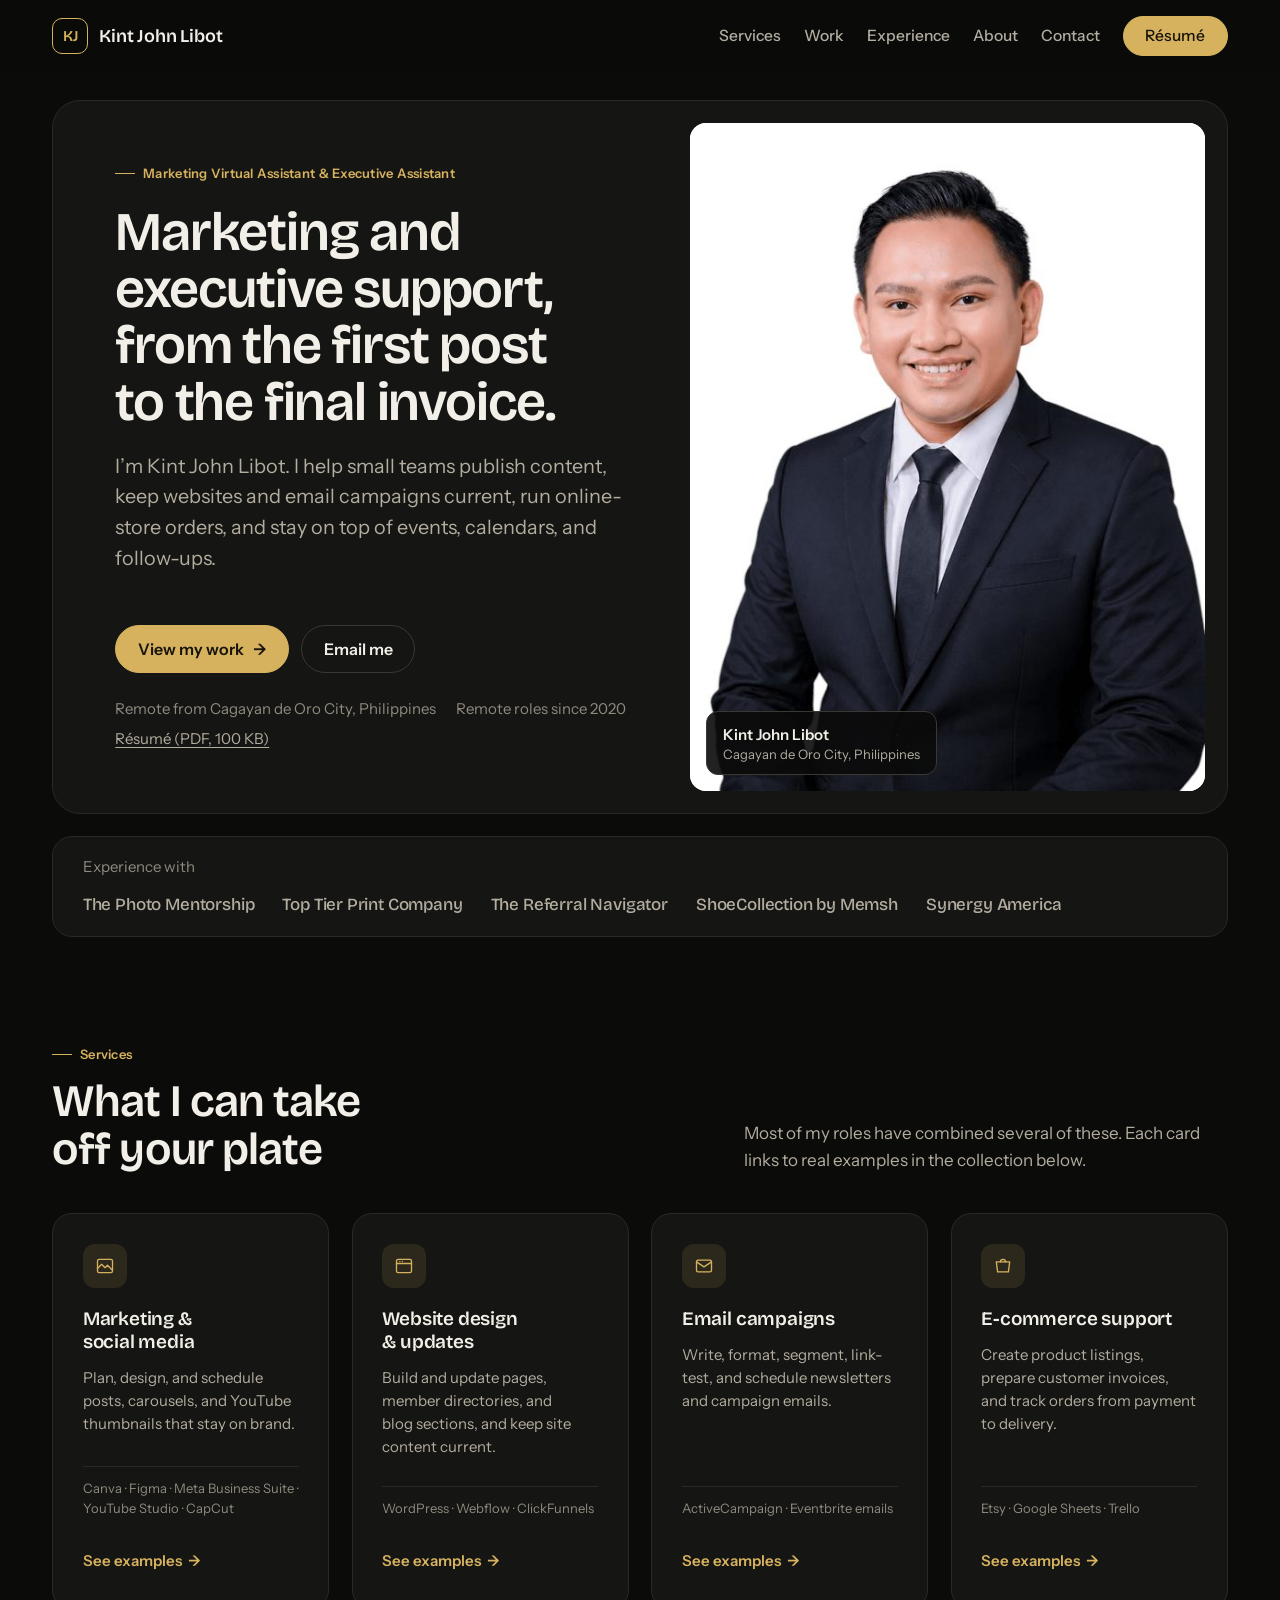
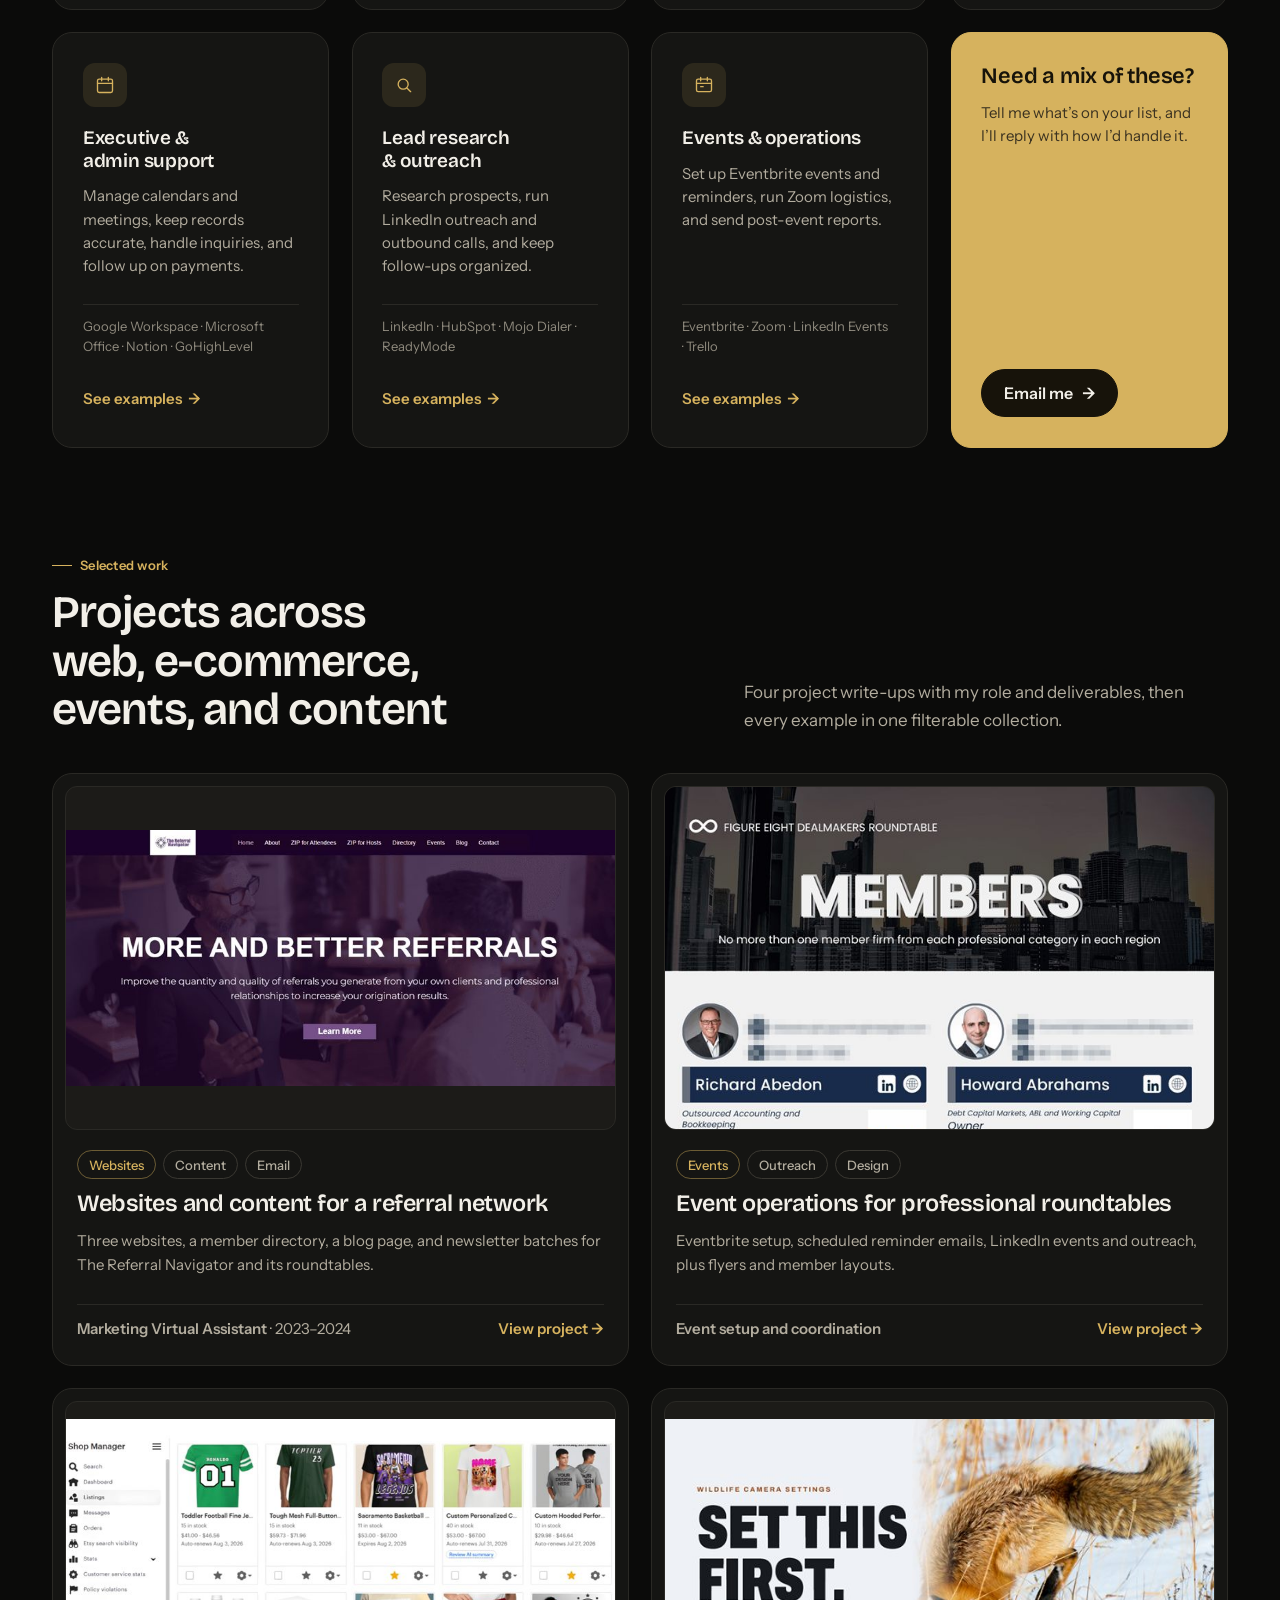
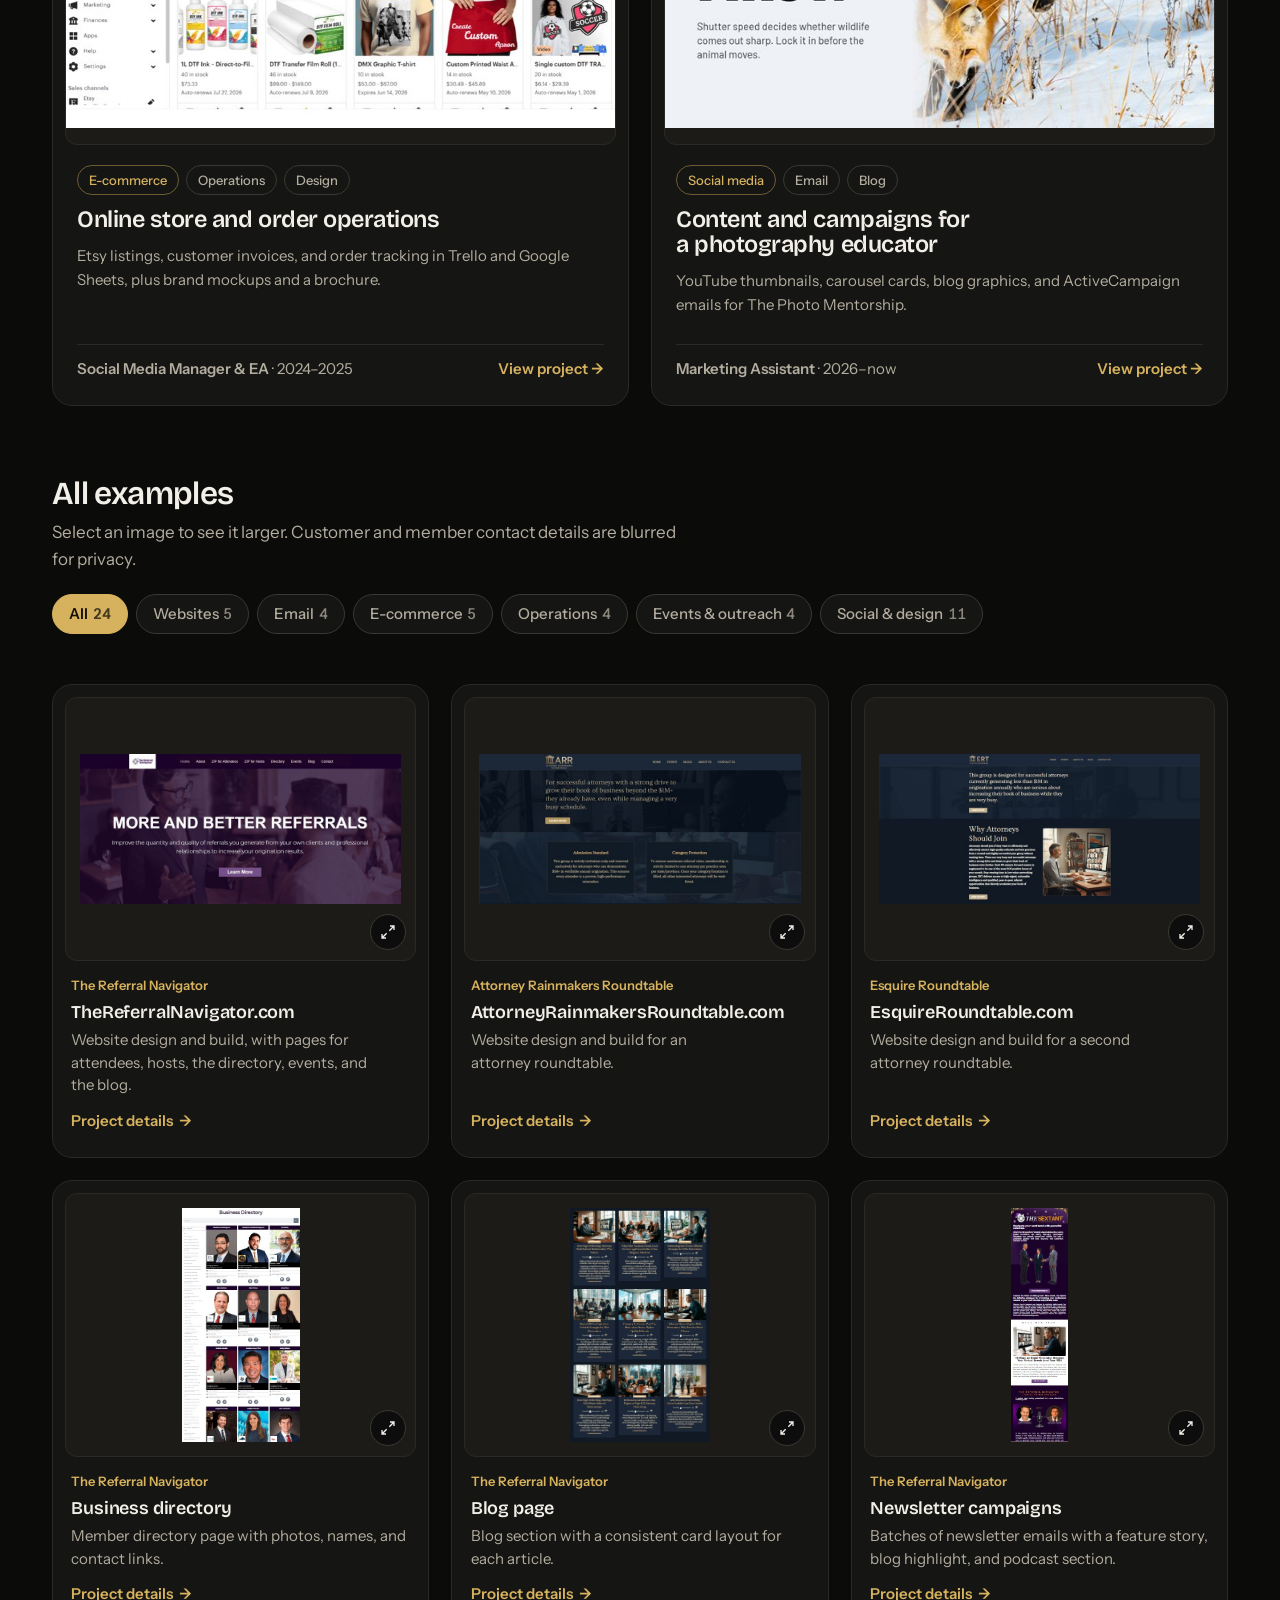
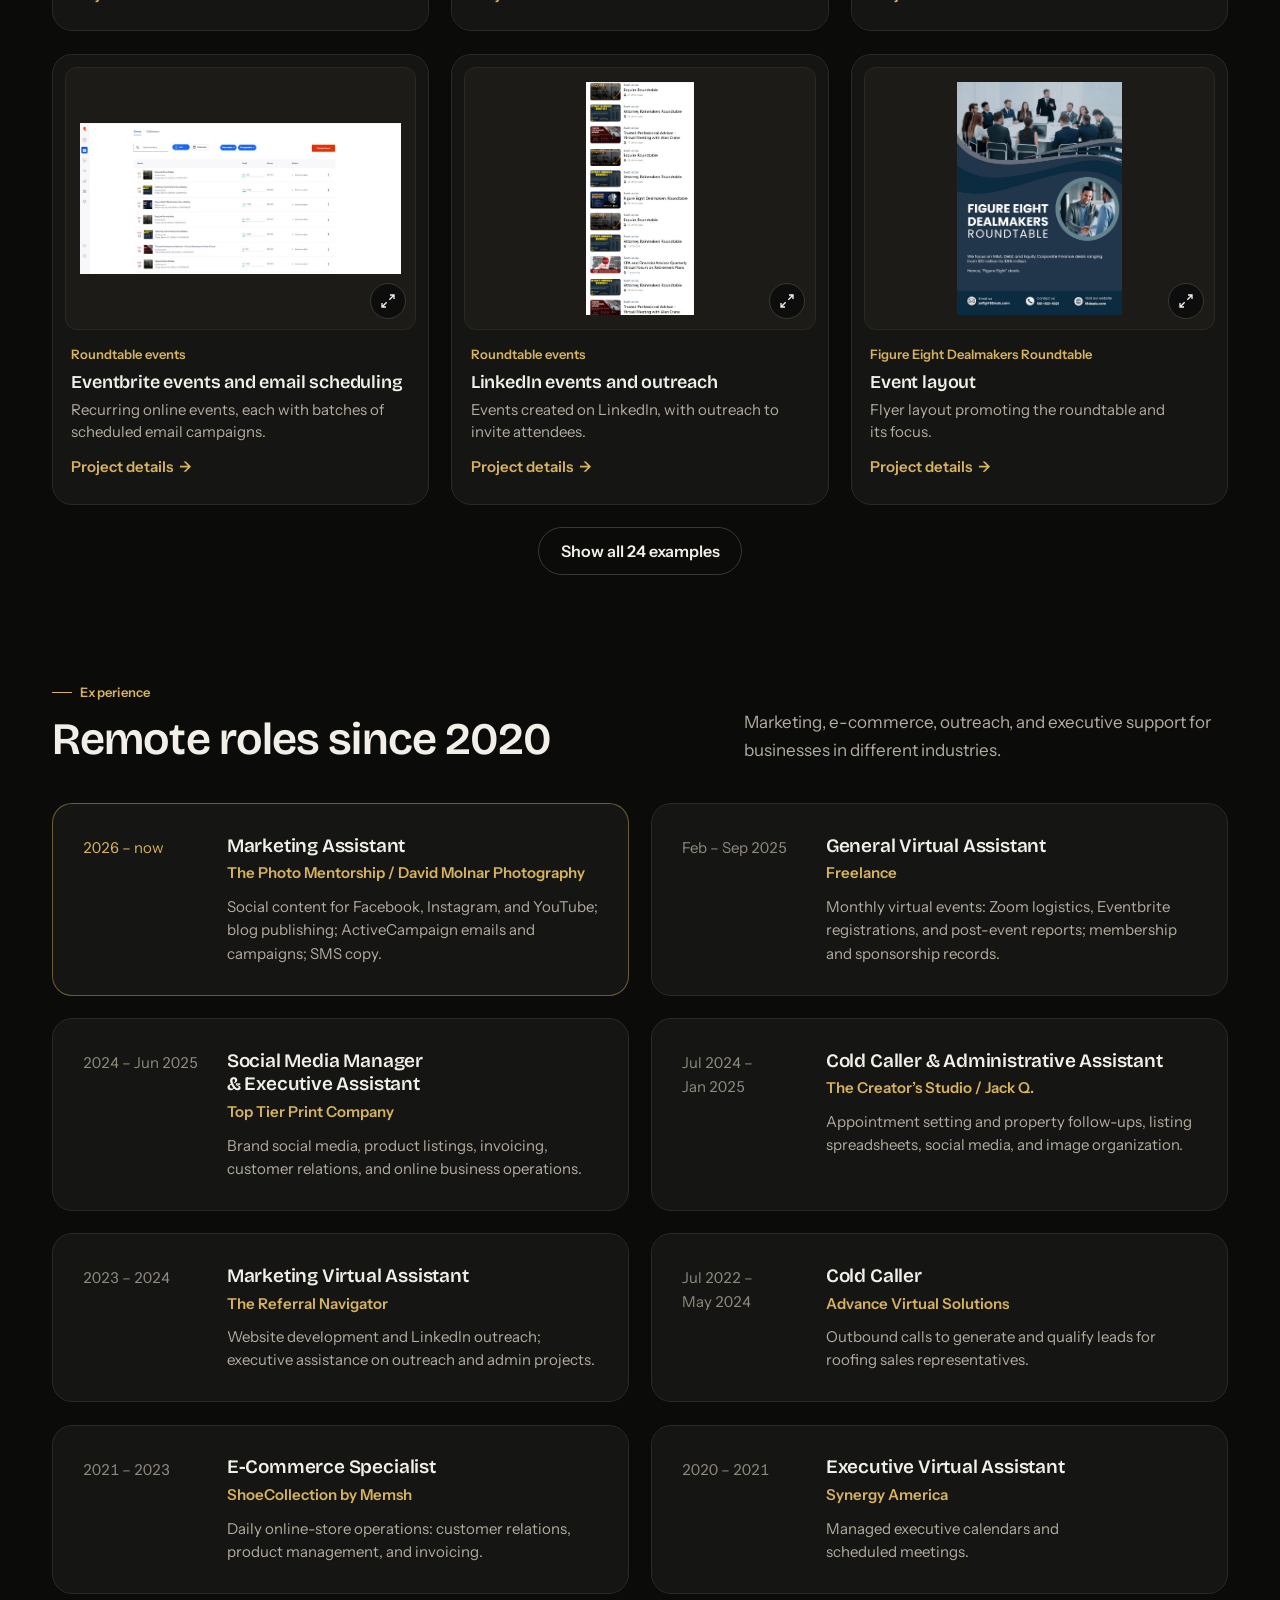
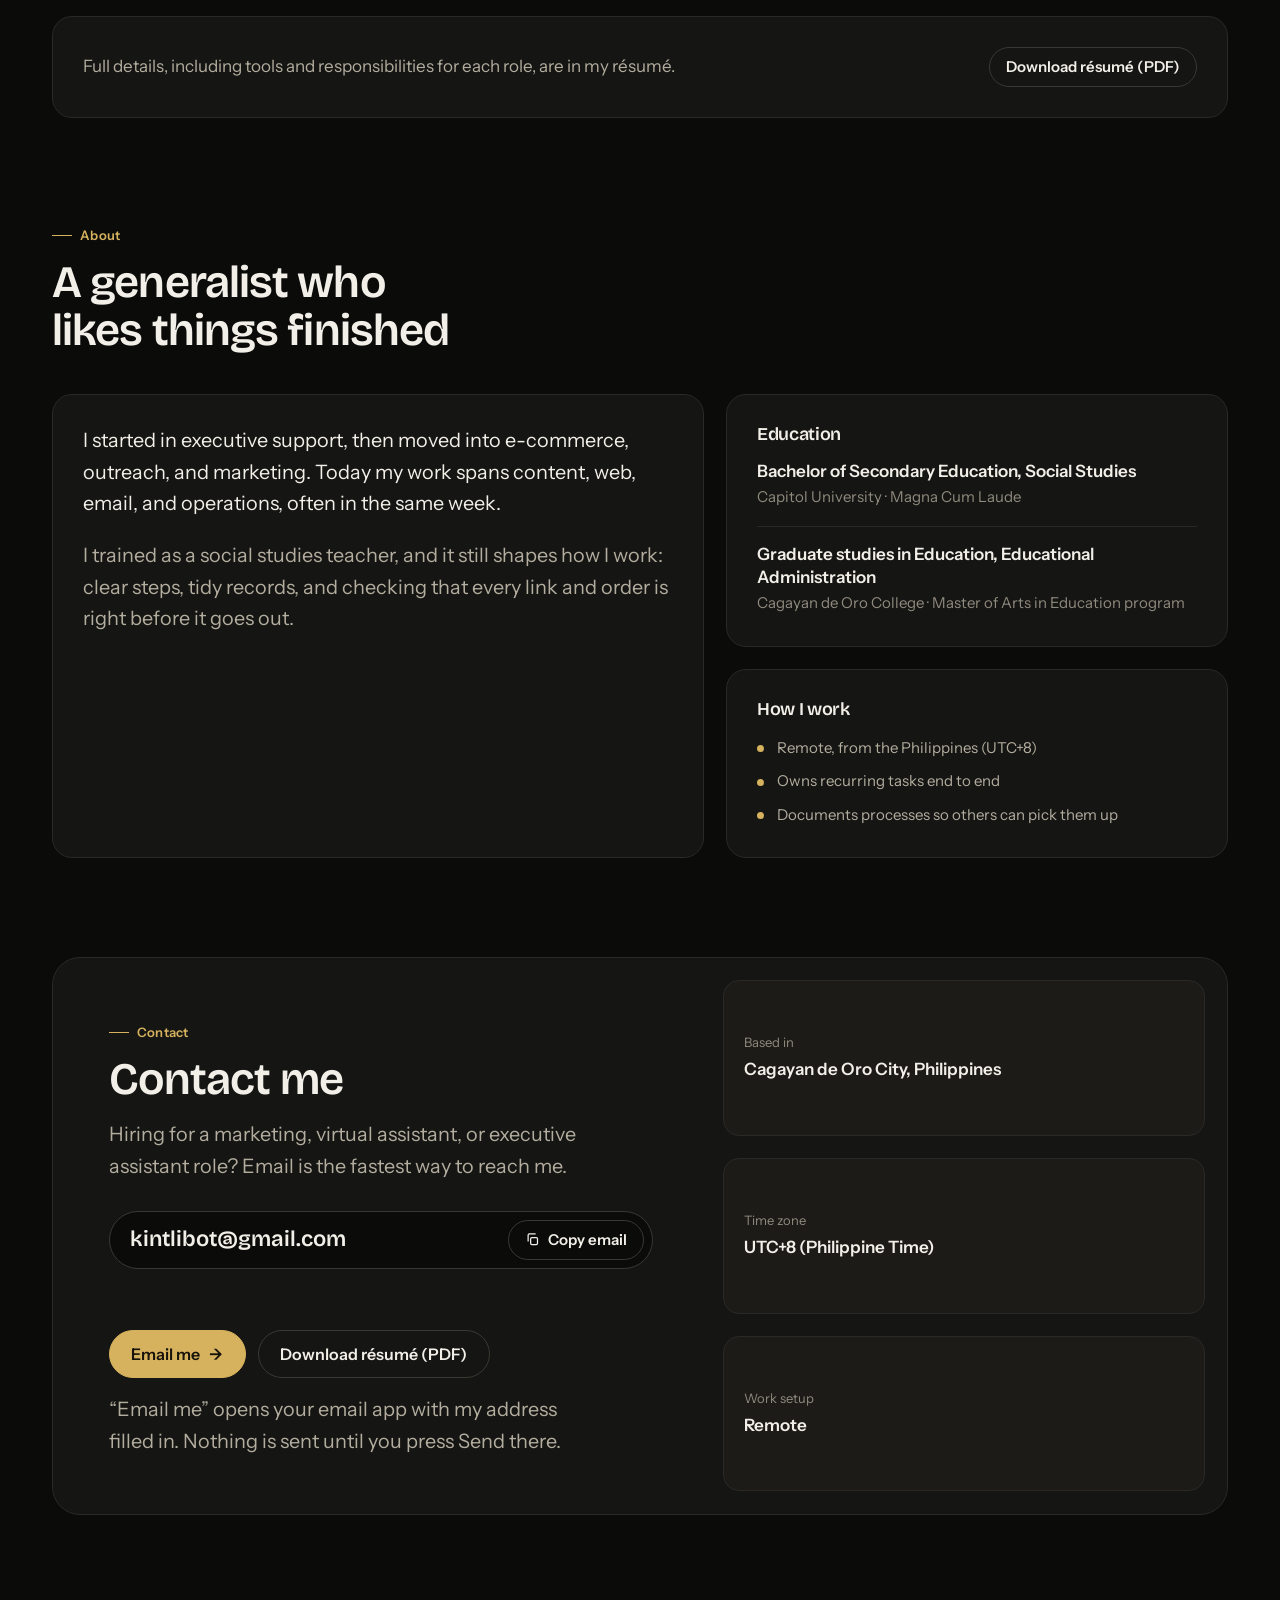
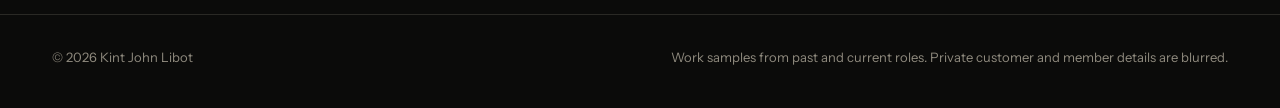
==== commit aaae26a4: "Show small originals at native size, tighten project hero frames, update README Co-Authored-By: Clau" ====
--- a/index.html
+++ b/index.html
@@ -22,7 +22,7 @@
   <link rel="preconnect" href="https://fonts.googleapis.com">
   <link rel="preconnect" href="https://fonts.gstatic.com" crossorigin>
   <link rel="stylesheet" href="https://fonts.googleapis.com/css2?family=Bricolage+Grotesque:opsz,wght@12..96,500..600&family=Instrument+Sans:wght@400..600&display=swap">
-  <link rel="stylesheet" href="assets/css/site.css?v=5">
+  <link rel="stylesheet" href="assets/css/site.css?v=6">
   <link rel="preload" as="image" href="assets/img/portrait-1024.jpg" imagesrcset="assets/img/portrait-560.jpg 560w, assets/img/portrait-1024.jpg 1024w" imagesizes="(max-width: 1020px) 92vw, 540px">
   <script>document.documentElement.classList.add('js')</script>
   <script type="application/ld+json">
--- a/assets/css/site.css
+++ b/assets/css/site.css
@@ -124,7 +124,7 @@
   border-radius: var(--radius-frame);
   overflow: hidden;
 }
-.frame img { width: 100%; height: 100%; object-fit: contain; padding: clamp(0.5rem, 1.5vw, 0.875rem); }
+.frame img { width: 100%; height: 100%; object-fit: scale-down; padding: clamp(0.5rem, 1.5vw, 0.875rem); }
 .frame--cover img { object-fit: cover; padding: 0; }
 .zoom-hint {
   position: absolute; right: 0.6rem; bottom: 0.6rem;
@@ -258,7 +258,7 @@
 .project-card:hover { border-color: var(--gold); }
 .project-card .frame { aspect-ratio: 16 / 10; }
 .project-card .frame img { padding: 0; object-fit: cover; object-position: top center; }
-.project-card .frame--fit img { object-fit: contain; }
+.project-card .frame--fit img { object-fit: contain; object-position: center; }
 .project-body { padding: 1.25rem 0.75rem 0.75rem; display: flex; flex-direction: column; gap: 0.75rem; flex: 1; }
 .project-meta { display: flex; flex-wrap: wrap; gap: 0.4rem; }
 .tag { display: inline-flex; align-items: center; min-height: 1.75rem; padding: 0.2rem 0.7rem; border-radius: 999px; border: 1px solid var(--line-strong); color: var(--text-2); font-size: var(--fs-label); font-weight: 500; }
@@ -395,8 +395,10 @@
 .facts dt { font-size: var(--fs-label); color: var(--text-3); }
 .facts dd { font-weight: 600; font-size: var(--fs-small); line-height: 1.45; margin-top: 0.15rem; }
 .facts .wide { grid-column: 1 / -1; }
-.page-hero-media .frame { aspect-ratio: auto; height: 100%; min-height: 20rem; }
+.page-hero-media { align-self: center; }
+.page-hero-media .frame { aspect-ratio: 16 / 10; }
 .page-hero-media .frame img { object-fit: contain; padding: clamp(0.5rem, 1.5vw, 1rem); }
+.lightbox-stage img { image-rendering: auto; }
 @media (max-width: 900px) {
   .page-hero-panel { grid-template-columns: 1fr; }
   .page-hero-media .frame { min-height: 0; aspect-ratio: 16 / 10; height: auto; }
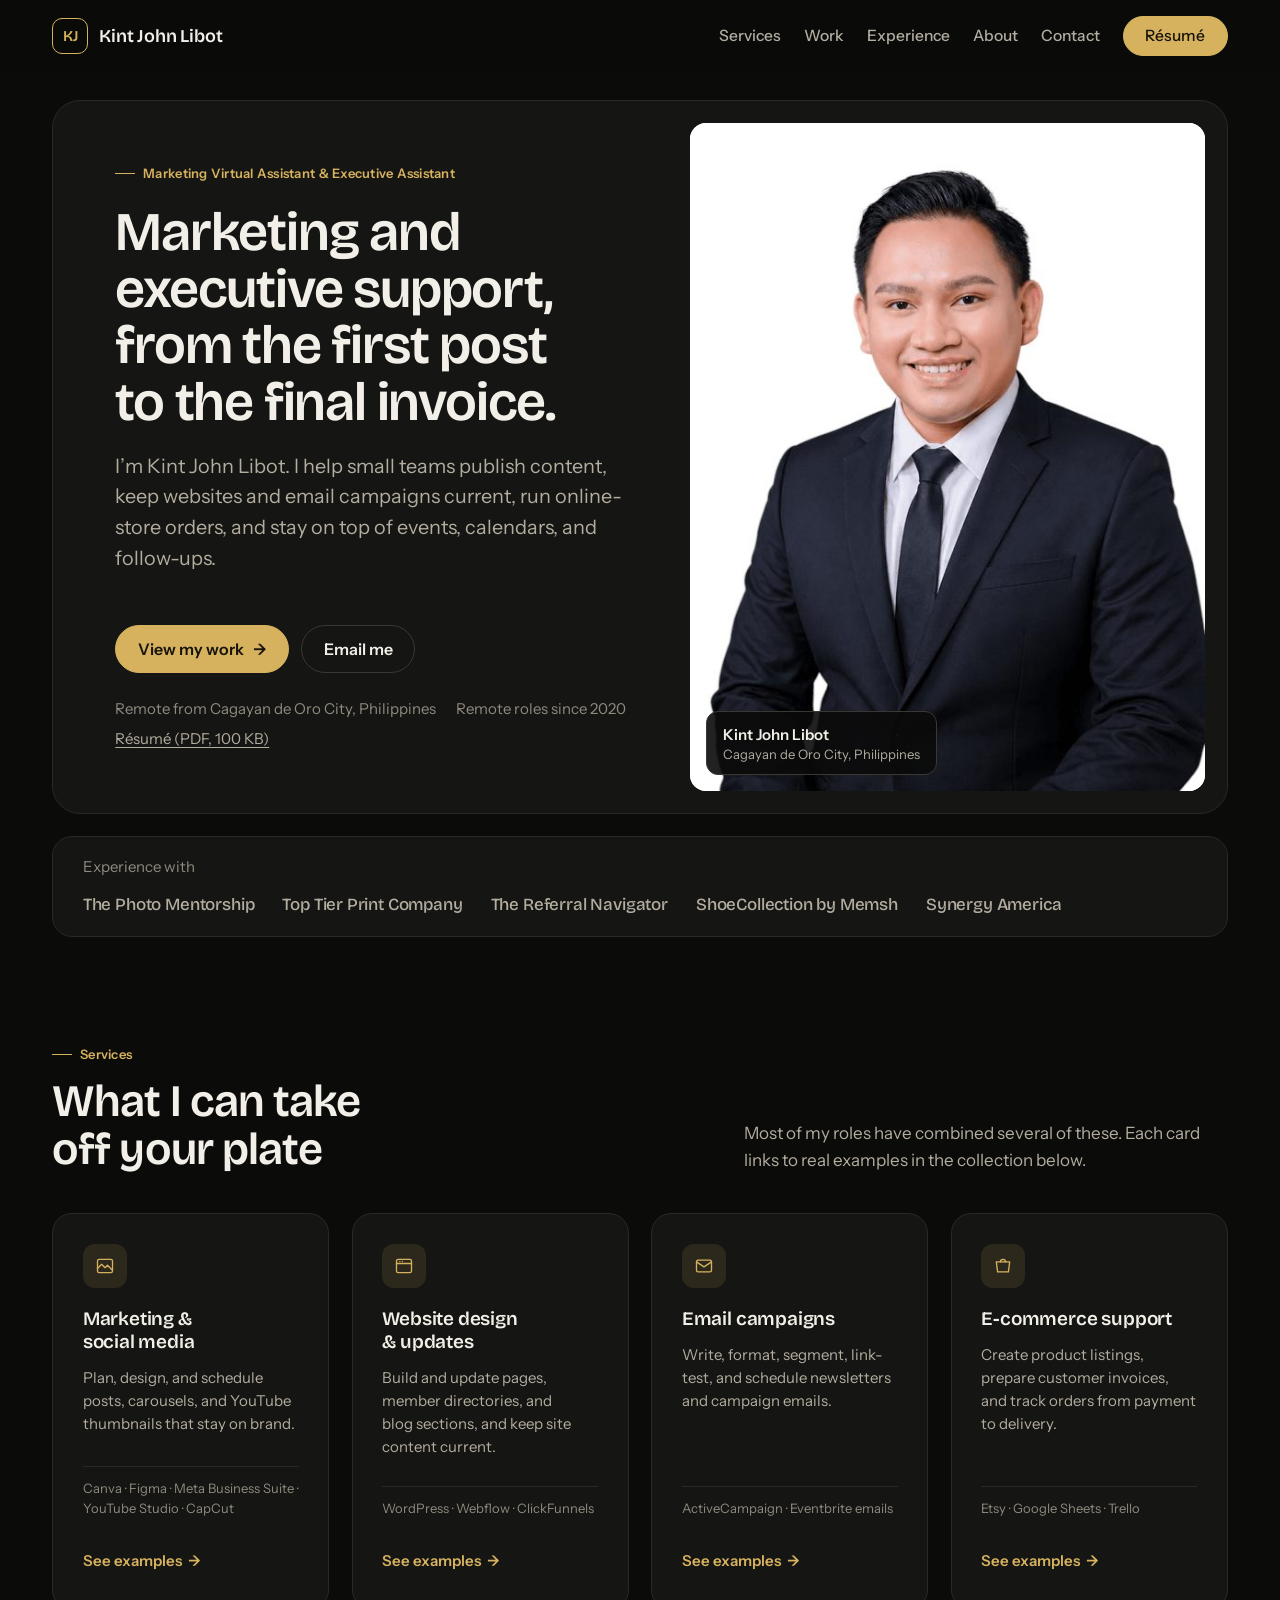
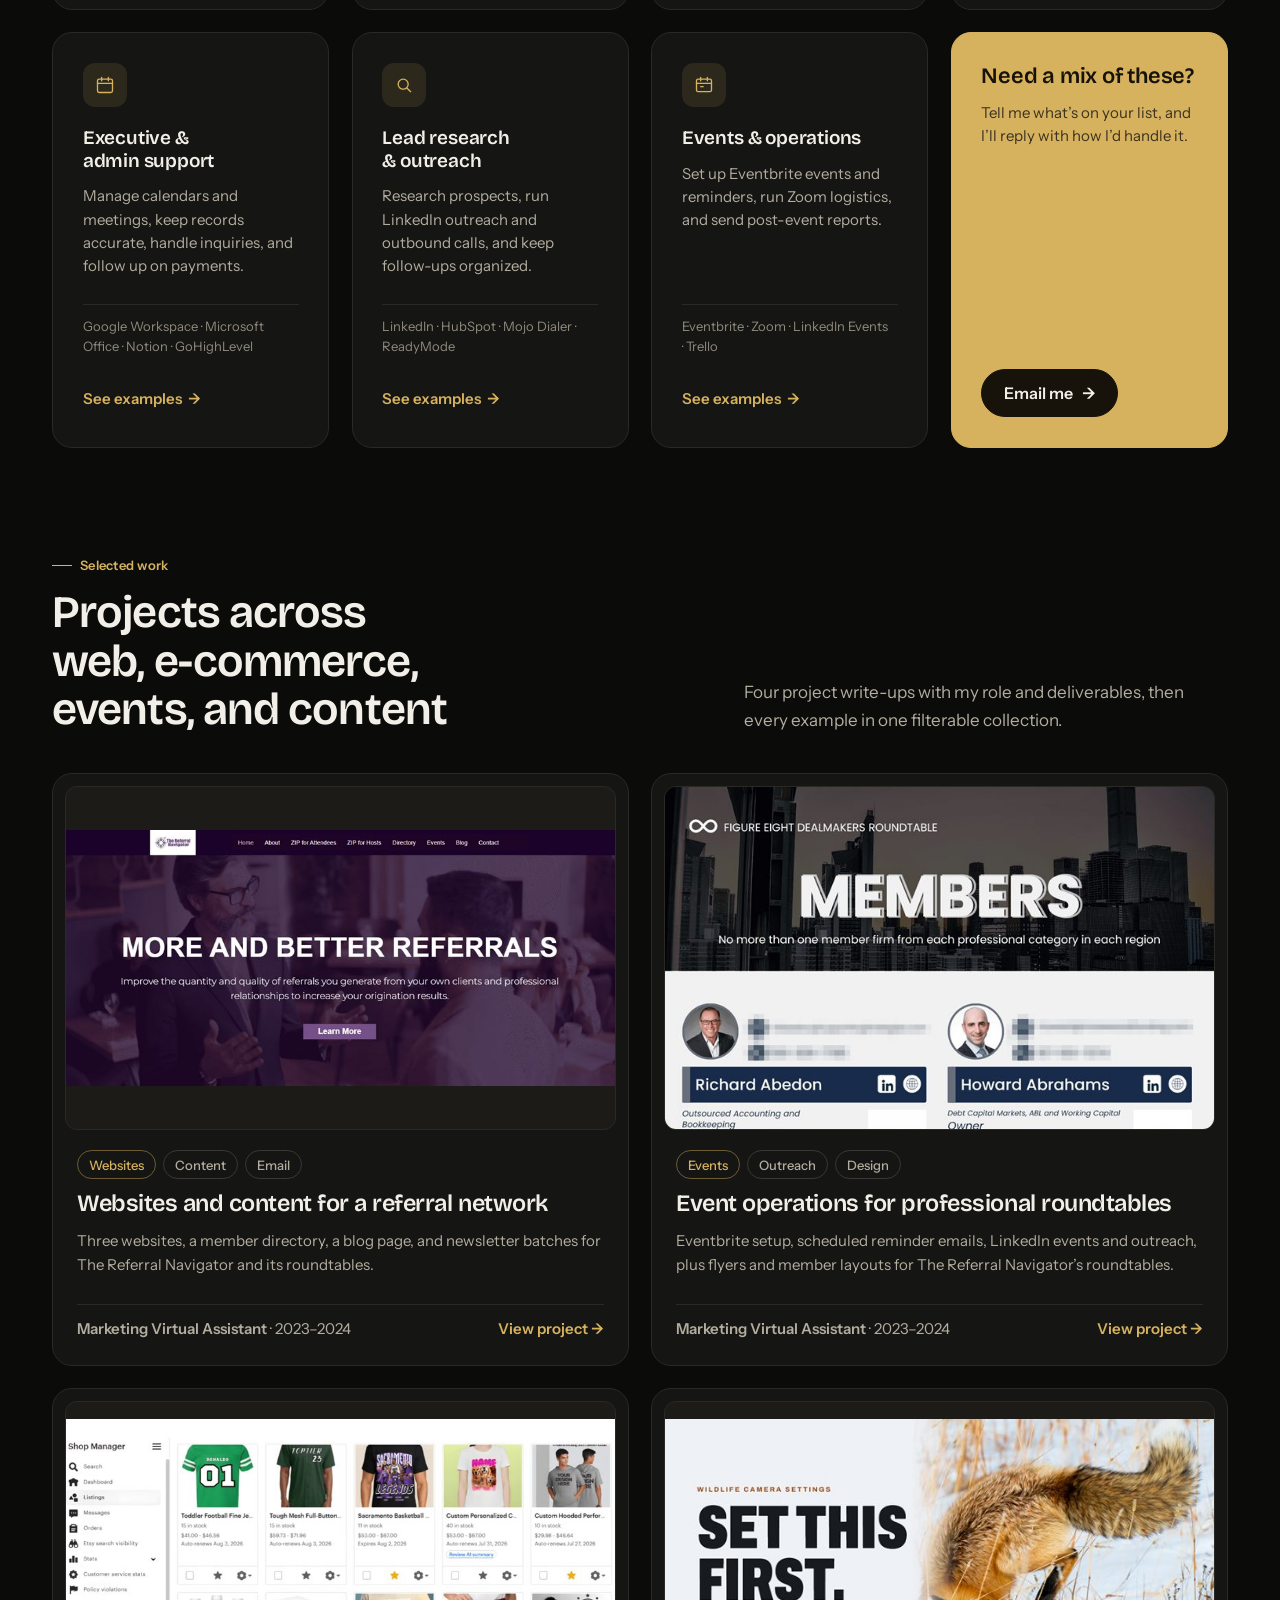
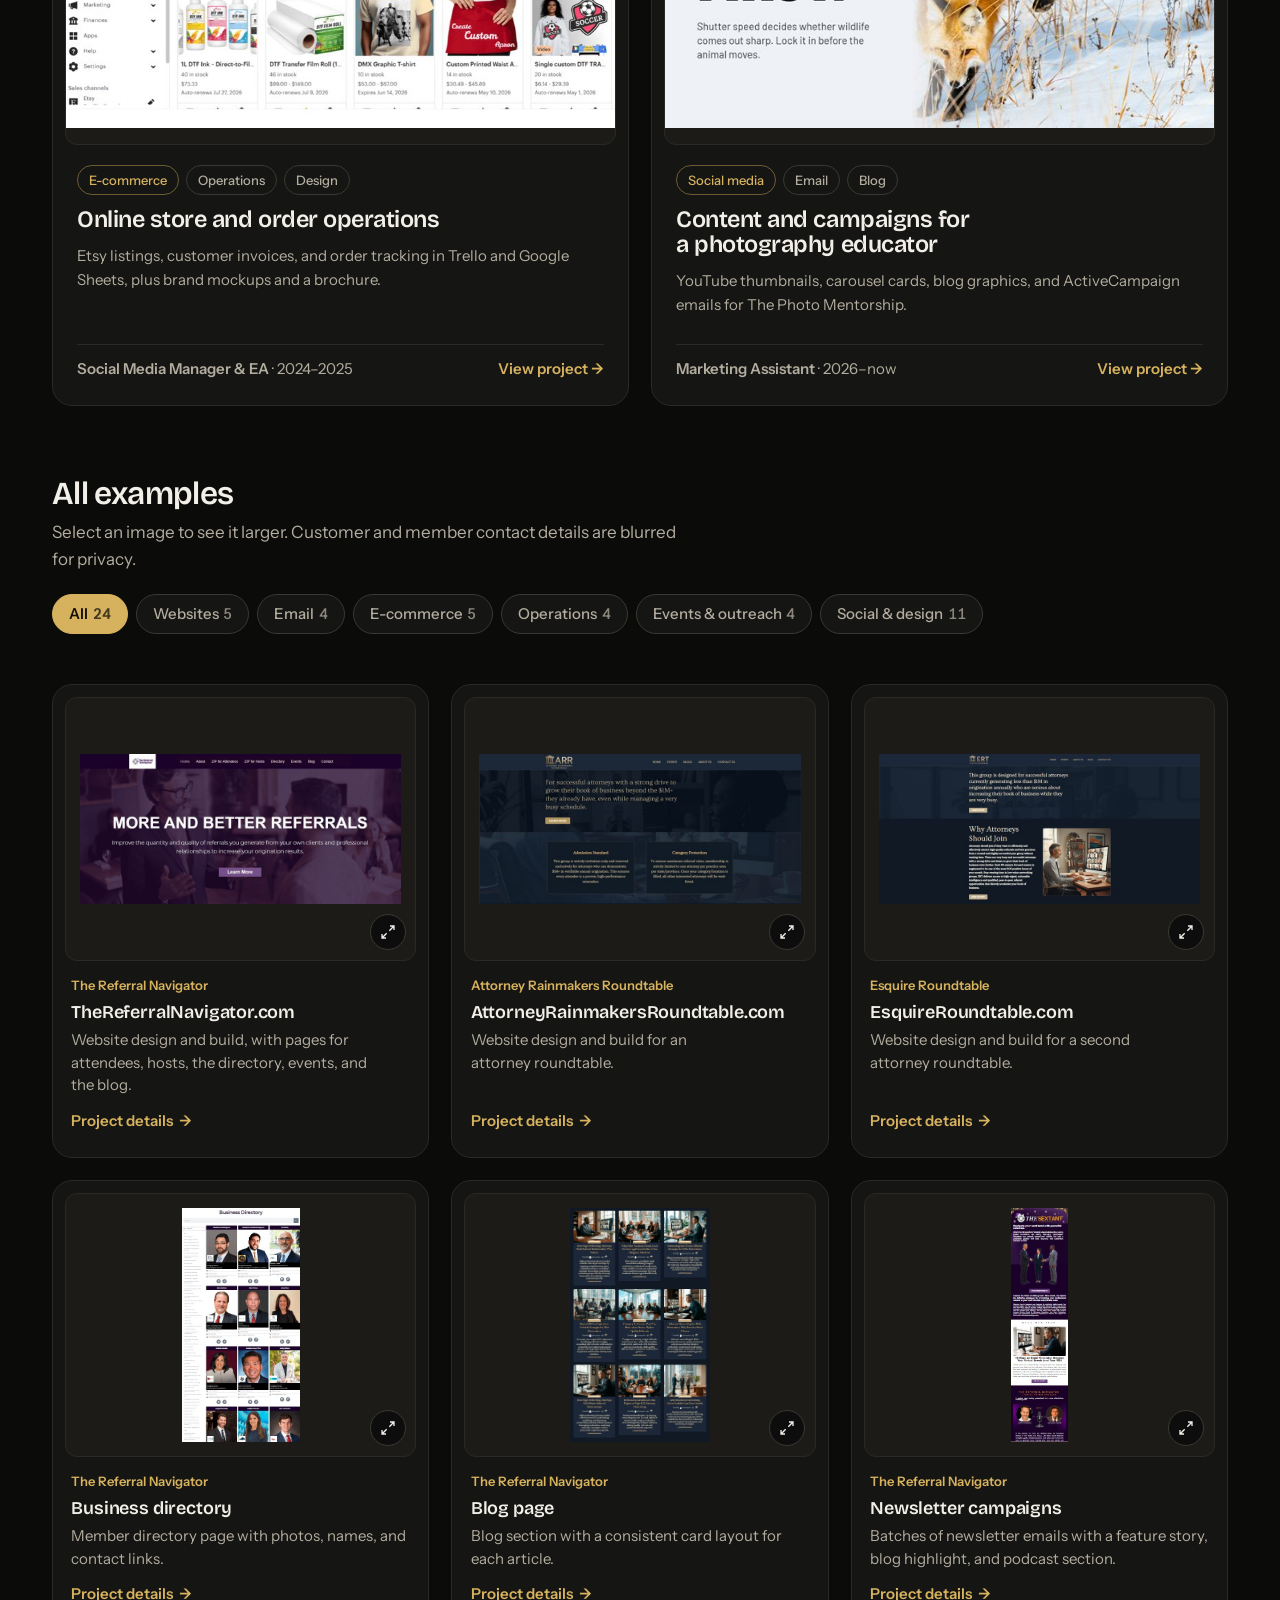
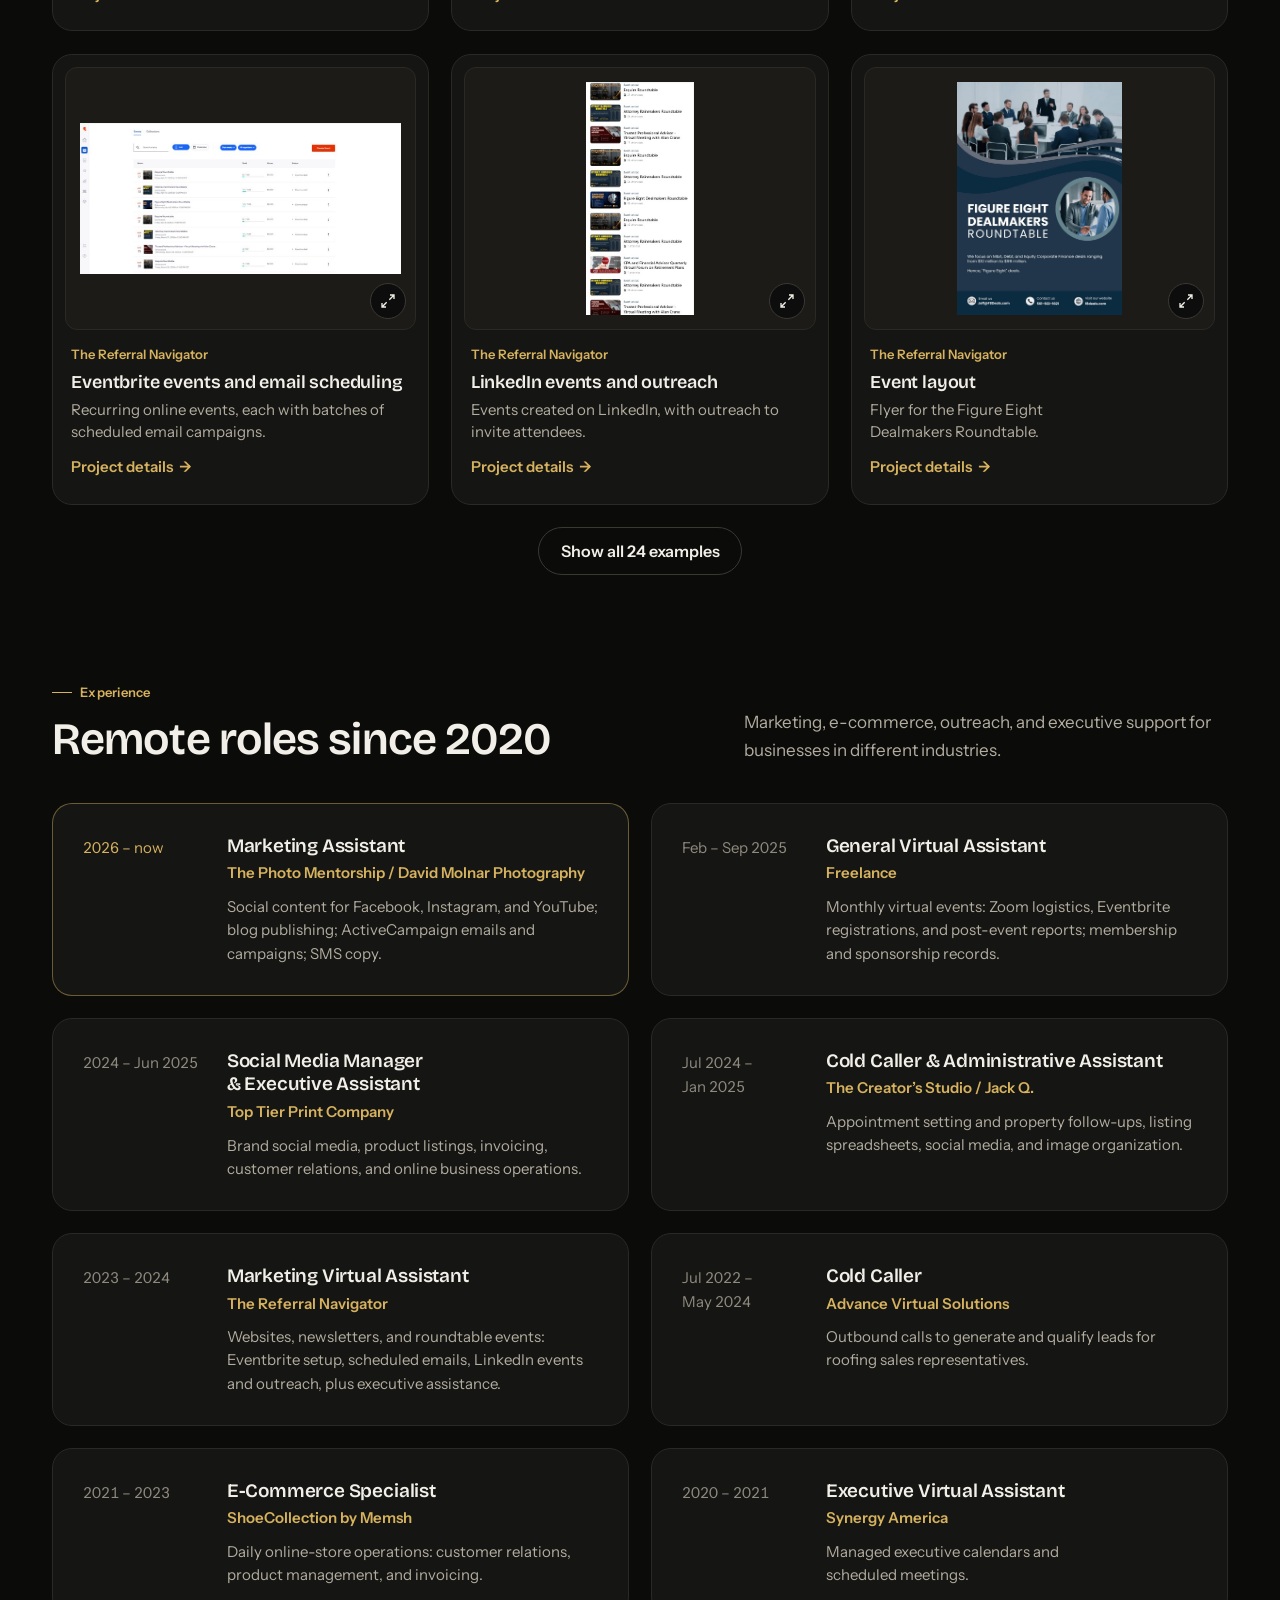
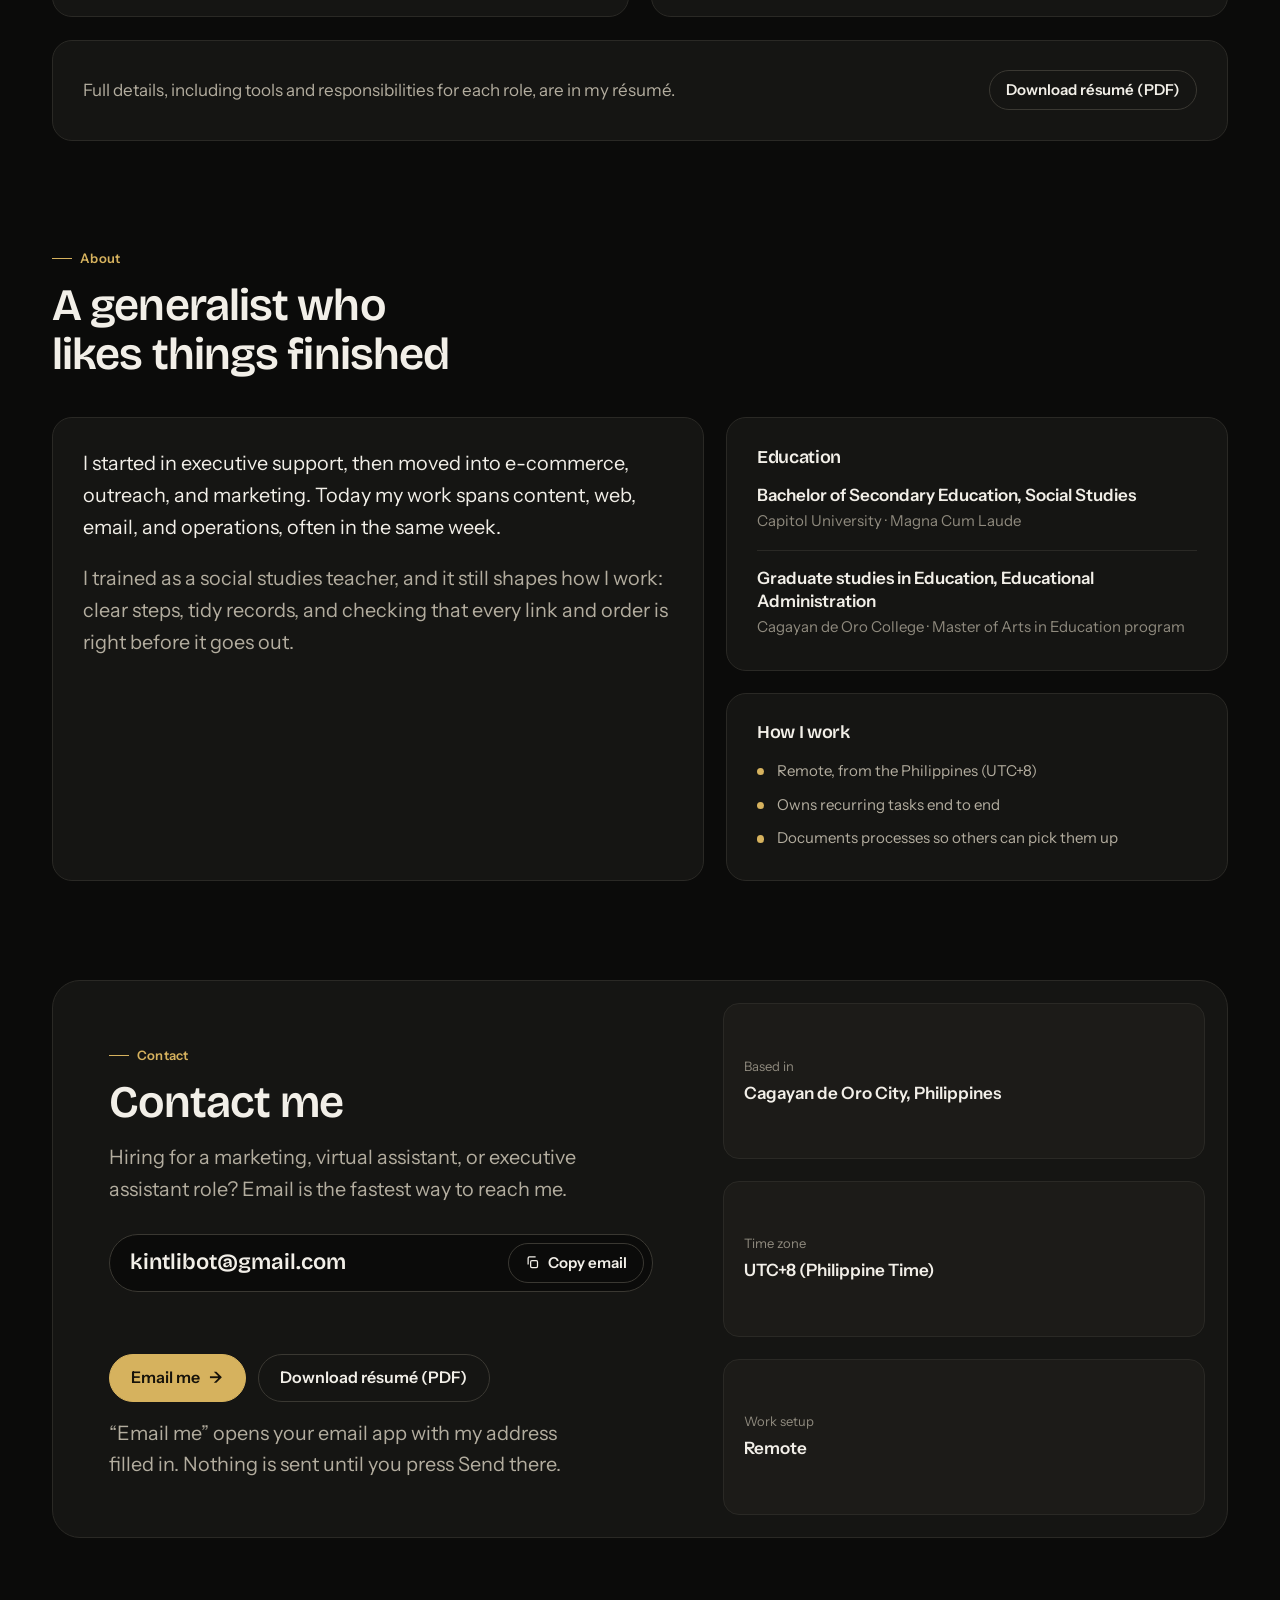
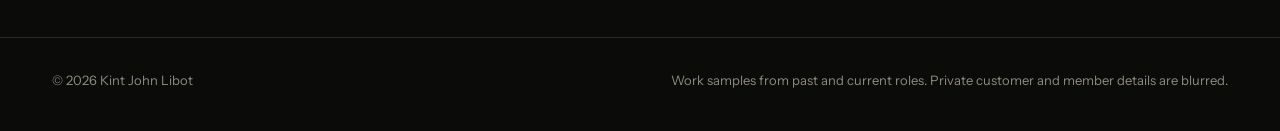
==== commit 5a491c7e: "Name confirmed clients: Top Tier Print Company and The Referral Navigator events Co-Authored-By: Cla" ====
--- a/index.html
+++ b/index.html
@@ -195,8 +195,8 @@
             <div class="project-body">
               <div class="project-meta"><span class="tag tag--gold">Events</span><span class="tag">Outreach</span><span class="tag">Design</span></div>
               <h3><a href="work/roundtable-events.html">Event operations for professional roundtables</a></h3>
-              <p>Eventbrite setup, scheduled reminder emails, LinkedIn events and outreach, plus flyers and member layouts.</p>
-              <p class="project-role"><span><b>Event setup and coordination</b></span><span class="go">View project <span class="arrow" aria-hidden="true">→</span></span></p>
+              <p>Eventbrite setup, scheduled reminder emails, LinkedIn events and outreach, plus flyers and member layouts for The Referral Navigator’s roundtables.</p>
+              <p class="project-role"><span><b>Marketing Virtual Assistant</b> · 2023–2024</span><span class="go">View project <span class="arrow" aria-hidden="true">→</span></span></p>
             </div>
           </article>
           <article class="card project-card">
@@ -263,19 +263,19 @@
             </li>
             <li class="card item" data-cat="events email ops">
               <a class="frame" data-lightbox href="assets/img/event-eventbrite-list-1350.jpg" data-title="Eventbrite events and scheduled emails" data-caption="Recurring online roundtables set up in Eventbrite, each with scheduled email batches."><img src="assets/img/event-eventbrite-list-800.jpg" width="800" height="375" loading="lazy" alt="Eventbrite event list of online roundtables: Esquire, Attorney Rainmakers, Figure Eight Dealmakers, and Trusted Professional Advisor."><span class="zoom-hint" aria-hidden="true"><svg viewBox="0 0 24 24" fill="none" stroke="currentColor" stroke-width="2"><path d="M15 3h6v6M9 21H3v-6M21 3l-7 7M3 21l7-7"/></svg></span></a>
-              <div class="item-body"><span class="item-client">Roundtable events</span><h4>Eventbrite events and email scheduling</h4><p>Recurring online events, each with batches of scheduled email campaigns.</p><a class="text-link" href="work/roundtable-events.html">Project details <span class="arrow" aria-hidden="true">→</span></a></div>
+              <div class="item-body"><span class="item-client">The Referral Navigator</span><h4>Eventbrite events and email scheduling</h4><p>Recurring online events, each with batches of scheduled email campaigns.</p><a class="text-link" href="work/roundtable-events.html">Project details <span class="arrow" aria-hidden="true">→</span></a></div>
             </li>
             <li class="card item" data-cat="events">
               <a class="frame" data-lightbox href="assets/img/event-linkedin-279.jpg" data-title="LinkedIn events and outreach" data-caption="Roundtable events listed on LinkedIn. The original capture is 279 px wide."><img src="assets/img/event-linkedin-279.jpg" width="279" height="606" loading="lazy" alt="LinkedIn events list: past Esquire, Attorney Rainmakers, and Figure Eight Dealmakers roundtables with attendee counts."><span class="zoom-hint" aria-hidden="true"><svg viewBox="0 0 24 24" fill="none" stroke="currentColor" stroke-width="2"><path d="M15 3h6v6M9 21H3v-6M21 3l-7 7M3 21l7-7"/></svg></span></a>
-              <div class="item-body"><span class="item-client">Roundtable events</span><h4>LinkedIn events and outreach</h4><p>Events created on LinkedIn, with outreach to invite attendees.</p><a class="text-link" href="work/roundtable-events.html#linkedin">Project details <span class="arrow" aria-hidden="true">→</span></a></div>
+              <div class="item-body"><span class="item-client">The Referral Navigator</span><h4>LinkedIn events and outreach</h4><p>Events created on LinkedIn, with outreach to invite attendees.</p><a class="text-link" href="work/roundtable-events.html#linkedin">Project details <span class="arrow" aria-hidden="true">→</span></a></div>
             </li>
             <li class="card item" data-cat="events creative">
               <a class="frame" data-lightbox href="assets/img/event-layout-1414.jpg" data-title="Event layout" data-caption="Event flyer for the Figure Eight Dealmakers Roundtable."><img src="assets/img/event-layout-700.jpg" width="700" height="990" loading="lazy" alt="Flyer for the Figure Eight Dealmakers Roundtable: meeting-room photo, title, and contact details."><span class="zoom-hint" aria-hidden="true"><svg viewBox="0 0 24 24" fill="none" stroke="currentColor" stroke-width="2"><path d="M15 3h6v6M9 21H3v-6M21 3l-7 7M3 21l7-7"/></svg></span></a>
-              <div class="item-body"><span class="item-client">Figure Eight Dealmakers Roundtable</span><h4>Event layout</h4><p>Flyer layout promoting the roundtable and its focus.</p><a class="text-link" href="work/roundtable-events.html#design">Project details <span class="arrow" aria-hidden="true">→</span></a></div>
+              <div class="item-body"><span class="item-client">The Referral Navigator</span><h4>Event layout</h4><p>Flyer for the Figure Eight Dealmakers Roundtable.</p><a class="text-link" href="work/roundtable-events.html#design">Project details <span class="arrow" aria-hidden="true">→</span></a></div>
             </li>
             <li class="card item" data-cat="events creative">
               <a class="frame" data-lightbox href="assets/img/event-members-1414.jpg" data-title="Sponsor and member layout" data-caption="Member layout for the Figure Eight Dealmakers Roundtable. Emails and phone numbers are blurred for privacy."><img src="assets/img/event-members-700.jpg" width="700" height="990" loading="lazy" alt="Members layout: six member profiles with photos, names, titles, firms, and logos."><span class="zoom-hint" aria-hidden="true"><svg viewBox="0 0 24 24" fill="none" stroke="currentColor" stroke-width="2"><path d="M15 3h6v6M9 21H3v-6M21 3l-7 7M3 21l7-7"/></svg></span></a>
-              <div class="item-body"><span class="item-client">Figure Eight Dealmakers Roundtable</span><h4>Sponsor and member layout</h4><p>Member profiles with photos, roles, firms, and logos.</p><a class="text-link" href="work/roundtable-events.html#design">Project details <span class="arrow" aria-hidden="true">→</span></a></div>
+              <div class="item-body"><span class="item-client">The Referral Navigator</span><h4>Sponsor and member layout</h4><p>Member profiles for the Figure Eight Dealmakers Roundtable.</p><a class="text-link" href="work/roundtable-events.html#design">Project details <span class="arrow" aria-hidden="true">→</span></a></div>
             </li>
             <li class="card item" data-cat="ecommerce">
               <a class="frame" data-lightbox href="assets/img/shop-etsy-1280.jpg" data-title="Etsy product listings" data-caption="Product listings in Etsy Shop Manager."><img src="assets/img/shop-etsy-800.jpg" width="800" height="450" loading="lazy" alt="Etsy Shop Manager listing grid with custom T-shirts and jerseys."><span class="zoom-hint" aria-hidden="true"><svg viewBox="0 0 24 24" fill="none" stroke="currentColor" stroke-width="2"><path d="M15 3h6v6M9 21H3v-6M21 3l-7 7M3 21l7-7"/></svg></span></a>
@@ -294,12 +294,12 @@
               <div class="item-body"><span class="item-client">Top Tier Print Company</span><h4>Order tracking in Google Sheets</h4><p>Confirmation, payment, and status for every order in one sheet.</p><a class="text-link" href="work/top-tier-print.html#tracking">Project details <span class="arrow" aria-hidden="true">→</span></a></div>
             </li>
             <li class="card item" data-cat="creative ecommerce">
-              <a class="frame" data-lightbox href="assets/img/shop-mockups-1280.jpg" data-title="Brand layouts and mockups" data-caption="Merchandise mockups for a client brand."><img src="assets/img/shop-mockups-800.jpg" width="800" height="450" loading="lazy" alt="Merchandise mockups: notebooks, polo shirts, T-shirts, and jackets carrying a client logo."><span class="zoom-hint" aria-hidden="true"><svg viewBox="0 0 24 24" fill="none" stroke="currentColor" stroke-width="2"><path d="M15 3h6v6M9 21H3v-6M21 3l-7 7M3 21l7-7"/></svg></span></a>
-              <div class="item-body"><span class="item-client">Brand graphics</span><h4>Brand layouts and mockups</h4><p>Merchandise mockups showing a client’s logo on apparel and notebooks.</p><a class="text-link" href="work/top-tier-print.html#design">Project details <span class="arrow" aria-hidden="true">→</span></a></div>
-            </li>
-            <li class="card item" data-cat="creative">
-              <a class="frame" data-lightbox href="assets/img/shop-brochure-1280.jpg" data-title="Brochure design" data-caption="Brochure layout for a customer."><img src="assets/img/shop-brochure-800.jpg" width="800" height="450" loading="lazy" alt="Brochure spread with western-themed photos and sections titled Who We Are, What We Offer, and Our Vision."><span class="zoom-hint" aria-hidden="true"><svg viewBox="0 0 24 24" fill="none" stroke="currentColor" stroke-width="2"><path d="M15 3h6v6M9 21H3v-6M21 3l-7 7M3 21l7-7"/></svg></span></a>
-              <div class="item-body"><span class="item-client">Brand graphics</span><h4>Brochure design</h4><p>Multi-panel brochure layout for a customer.</p><a class="text-link" href="work/top-tier-print.html#design">Project details <span class="arrow" aria-hidden="true">→</span></a></div>
+              <a class="frame" data-lightbox href="assets/img/shop-mockups-1280.jpg" data-title="Brand layouts and mockups" data-caption="Merchandise mockups for Top Tier Print Company."><img src="assets/img/shop-mockups-800.jpg" width="800" height="450" loading="lazy" alt="Merchandise mockups: notebooks, polo shirts, T-shirts, and jackets carrying a client logo."><span class="zoom-hint" aria-hidden="true"><svg viewBox="0 0 24 24" fill="none" stroke="currentColor" stroke-width="2"><path d="M15 3h6v6M9 21H3v-6M21 3l-7 7M3 21l7-7"/></svg></span></a>
+              <div class="item-body"><span class="item-client">Top Tier Print Company</span><h4>Brand layouts and mockups</h4><p>Merchandise mockups showing a logo on apparel and notebooks.</p><a class="text-link" href="work/top-tier-print.html#design">Project details <span class="arrow" aria-hidden="true">→</span></a></div>
+            </li>
+            <li class="card item" data-cat="creative">
+              <a class="frame" data-lightbox href="assets/img/shop-brochure-1280.jpg" data-title="Brochure design" data-caption="Brochure design for Top Tier Print Company."><img src="assets/img/shop-brochure-800.jpg" width="800" height="450" loading="lazy" alt="Brochure spread with western-themed photos and sections titled Who We Are, What We Offer, and Our Vision."><span class="zoom-hint" aria-hidden="true"><svg viewBox="0 0 24 24" fill="none" stroke="currentColor" stroke-width="2"><path d="M15 3h6v6M9 21H3v-6M21 3l-7 7M3 21l7-7"/></svg></span></a>
+              <div class="item-body"><span class="item-client">Top Tier Print Company</span><h4>Brochure design</h4><p>Multi-panel brochure layout.</p><a class="text-link" href="work/top-tier-print.html#design">Project details <span class="arrow" aria-hidden="true">→</span></a></div>
             </li>
             <li class="card item" data-cat="creative">
               <a class="frame" data-lightbox href="assets/img/thumb-wildlife-1-1280.jpg" data-title="YouTube lesson thumbnails" data-caption="Thumbnail option for a wildlife photography lesson. Photo from The Photo Mentorship library."><img src="assets/img/thumb-wildlife-1-640.jpg" width="640" height="360" loading="lazy" alt="Wildlife lesson thumbnail: a red fox pouncing in snow beside the headline “Set this first.”"><span class="zoom-hint" aria-hidden="true"><svg viewBox="0 0 24 24" fill="none" stroke="currentColor" stroke-width="2"><path d="M15 3h6v6M9 21H3v-6M21 3l-7 7M3 21l7-7"/></svg></span></a>
@@ -368,7 +368,7 @@
           </li>
           <li class="card job">
             <p class="job-when">2023 – 2024</p>
-            <div><h3>Marketing Virtual Assistant</h3><p class="org">The Referral Navigator</p><p class="desc">Website development and LinkedIn outreach; executive assistance on outreach and admin projects.</p></div>
+            <div><h3>Marketing Virtual Assistant</h3><p class="org">The Referral Navigator</p><p class="desc">Websites, newsletters, and roundtable events: Eventbrite setup, scheduled emails, LinkedIn events and outreach, plus executive assistance.</p></div>
           </li>
           <li class="card job">
             <p class="job-when">Jul 2022 – May 2024</p>
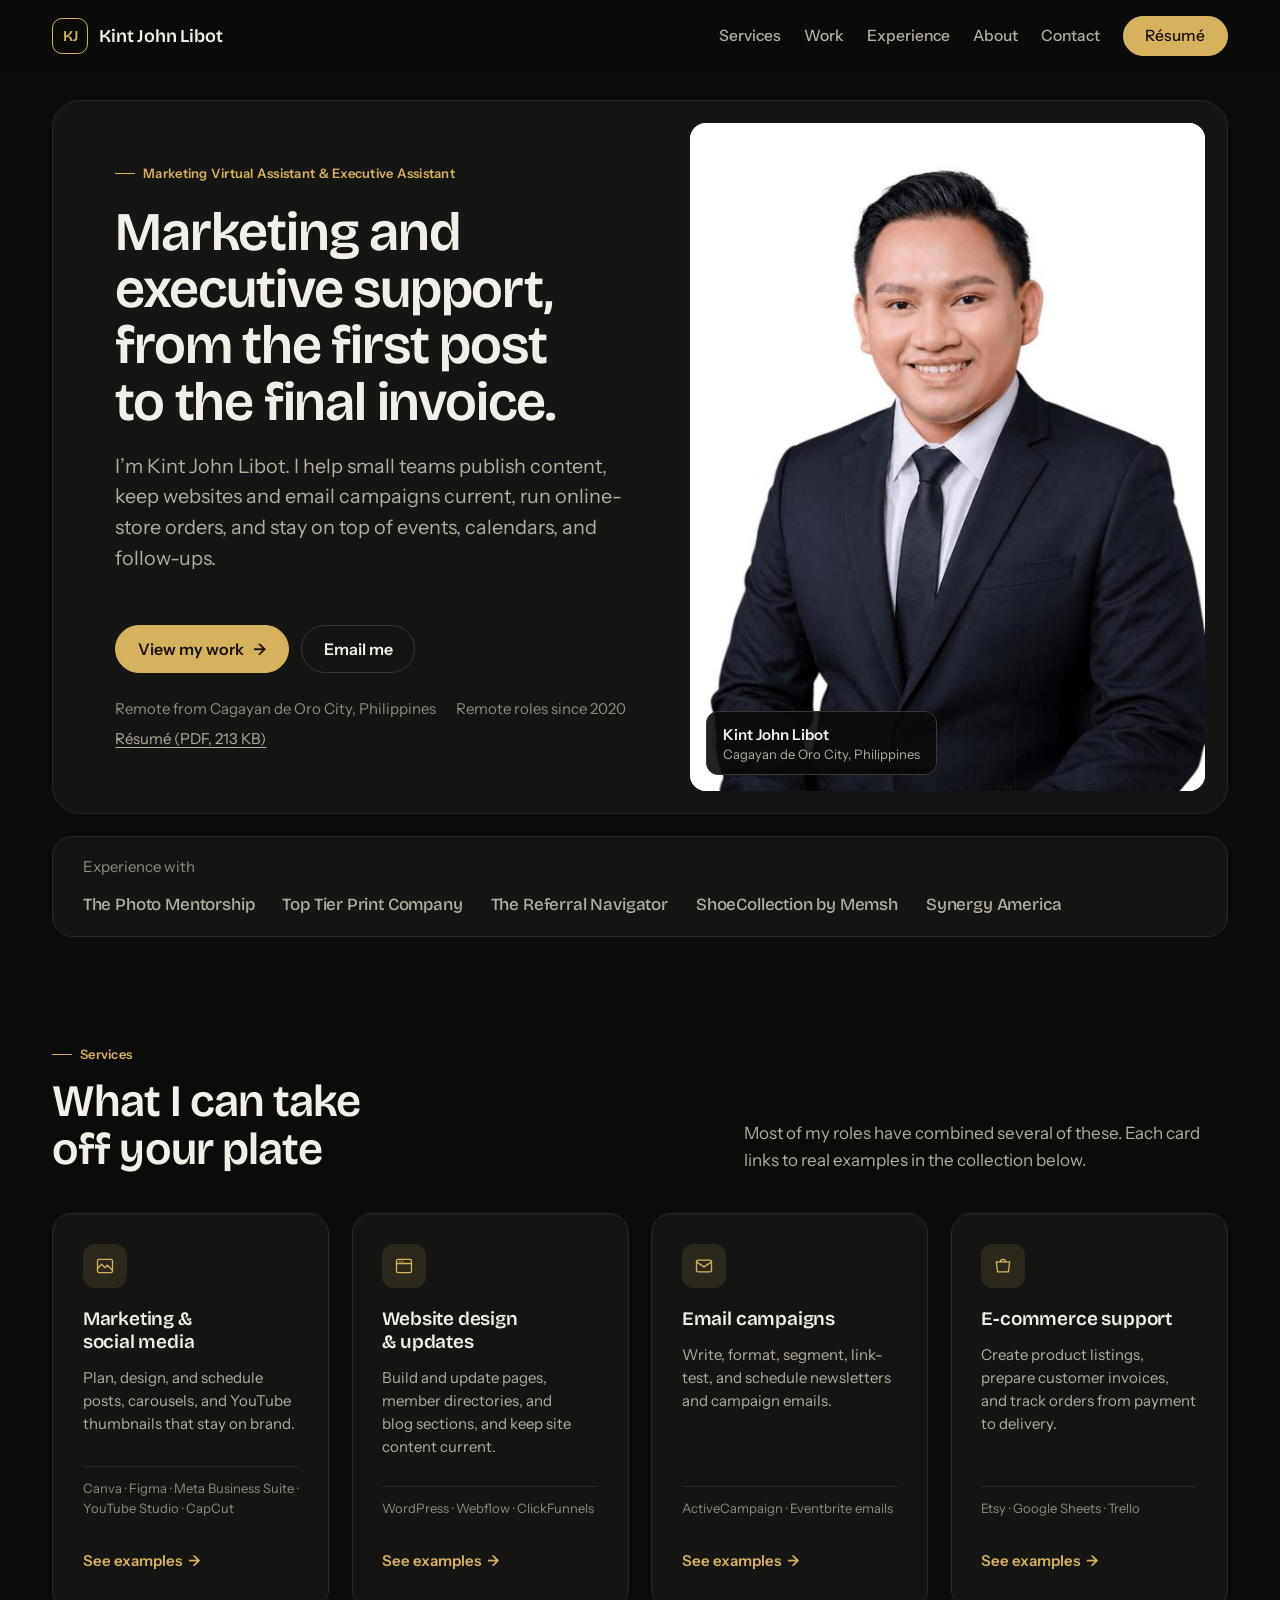
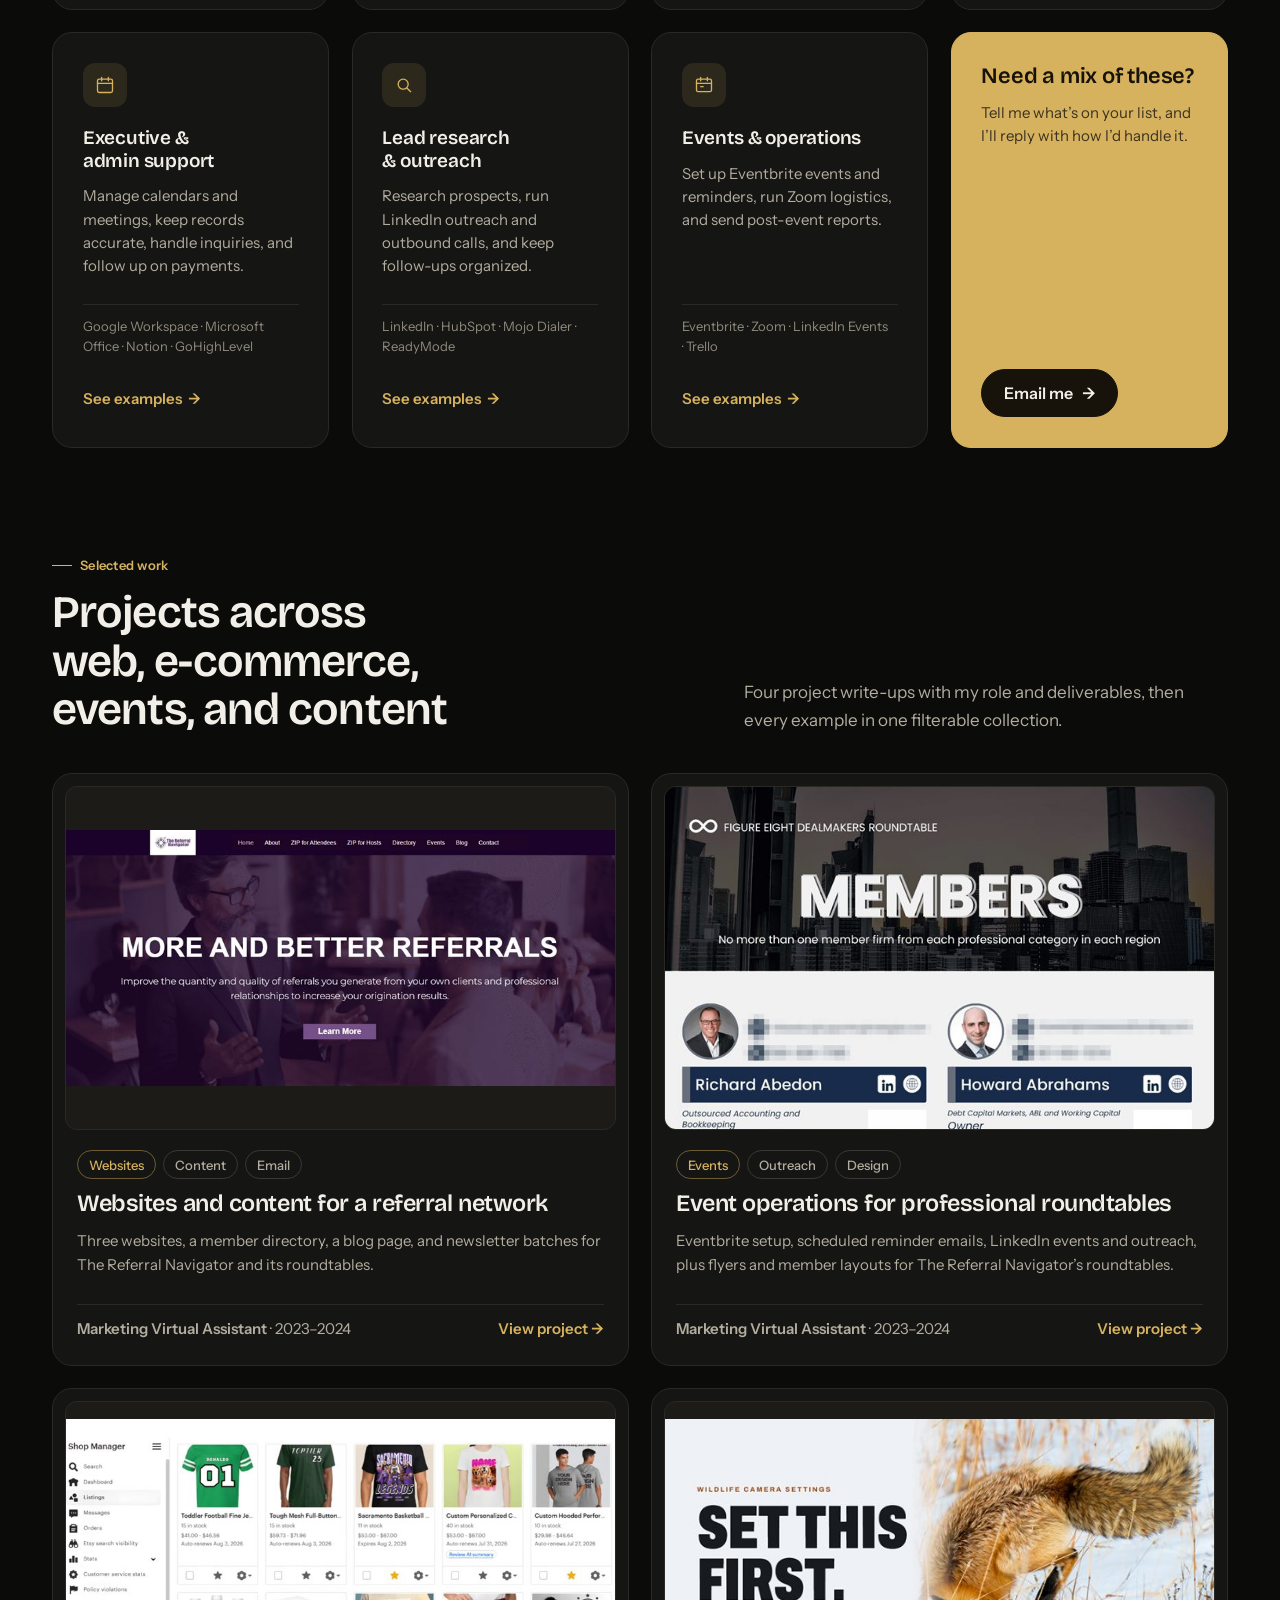
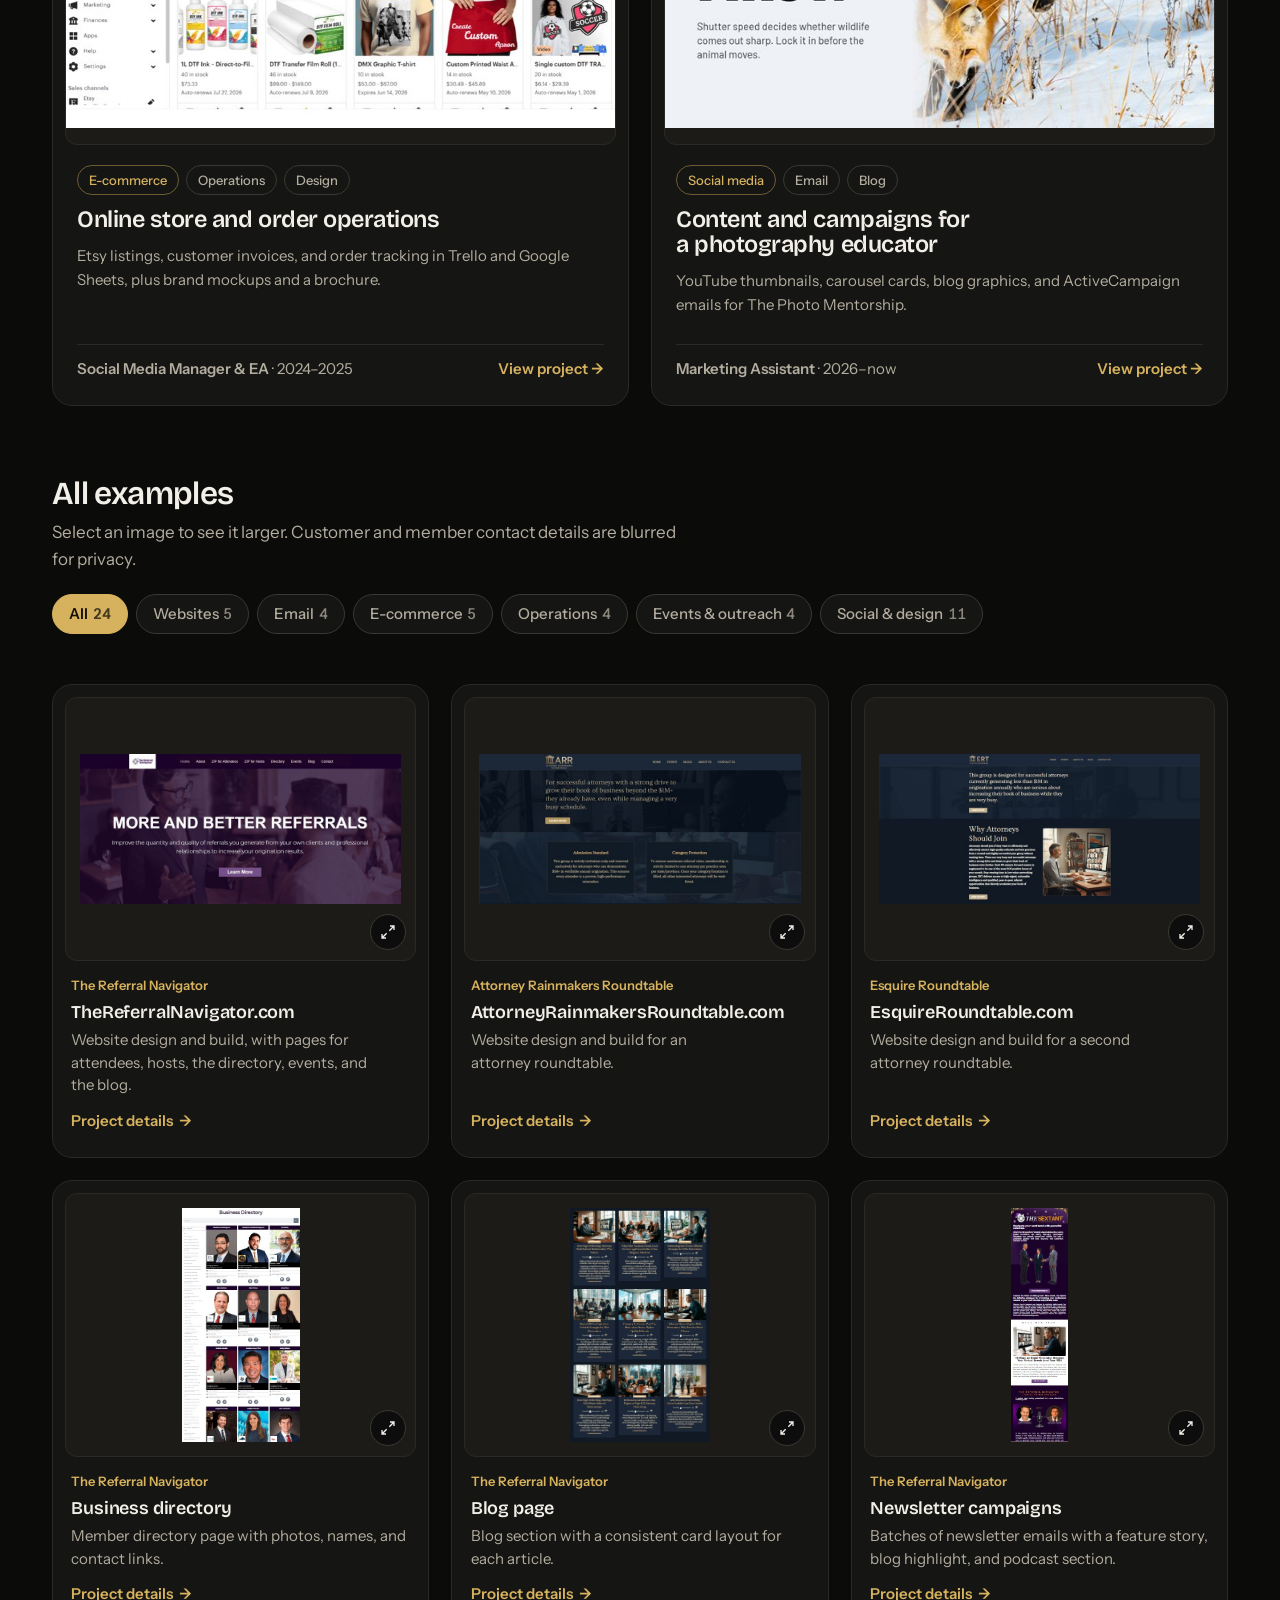
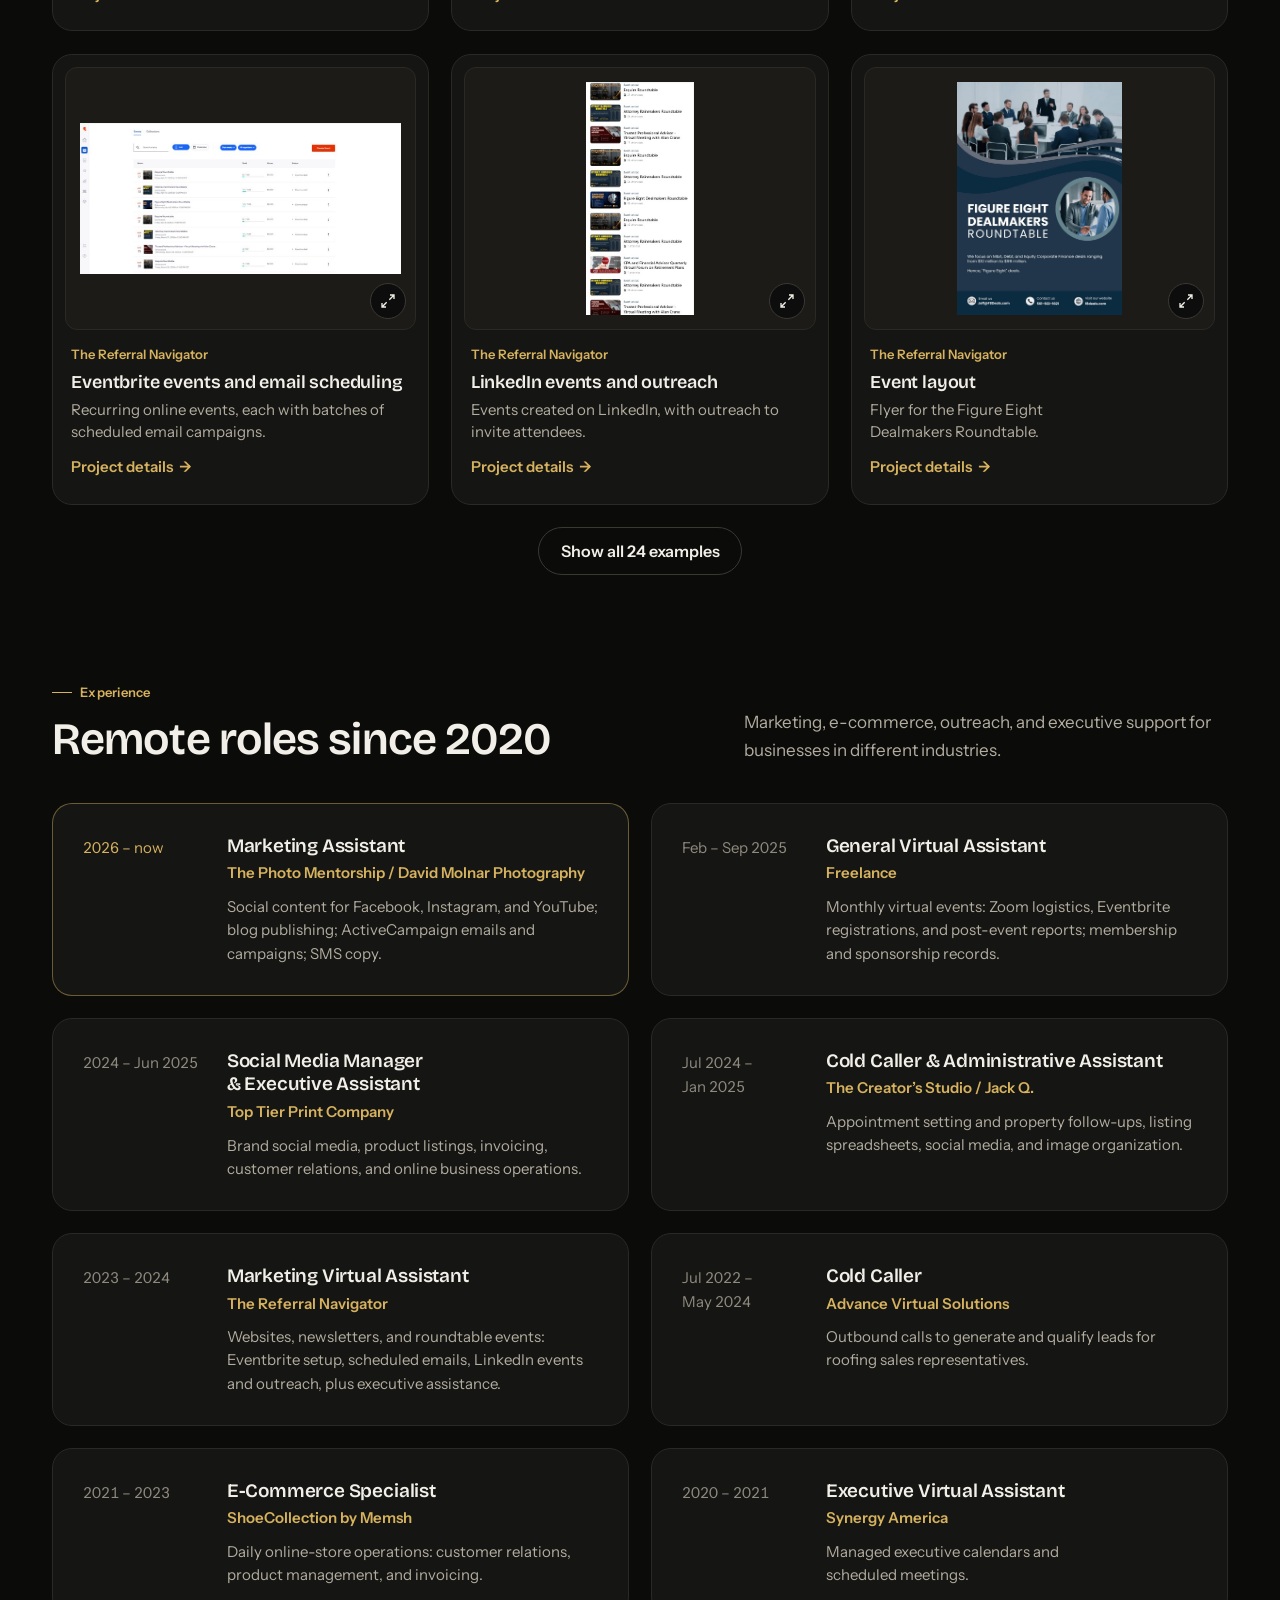
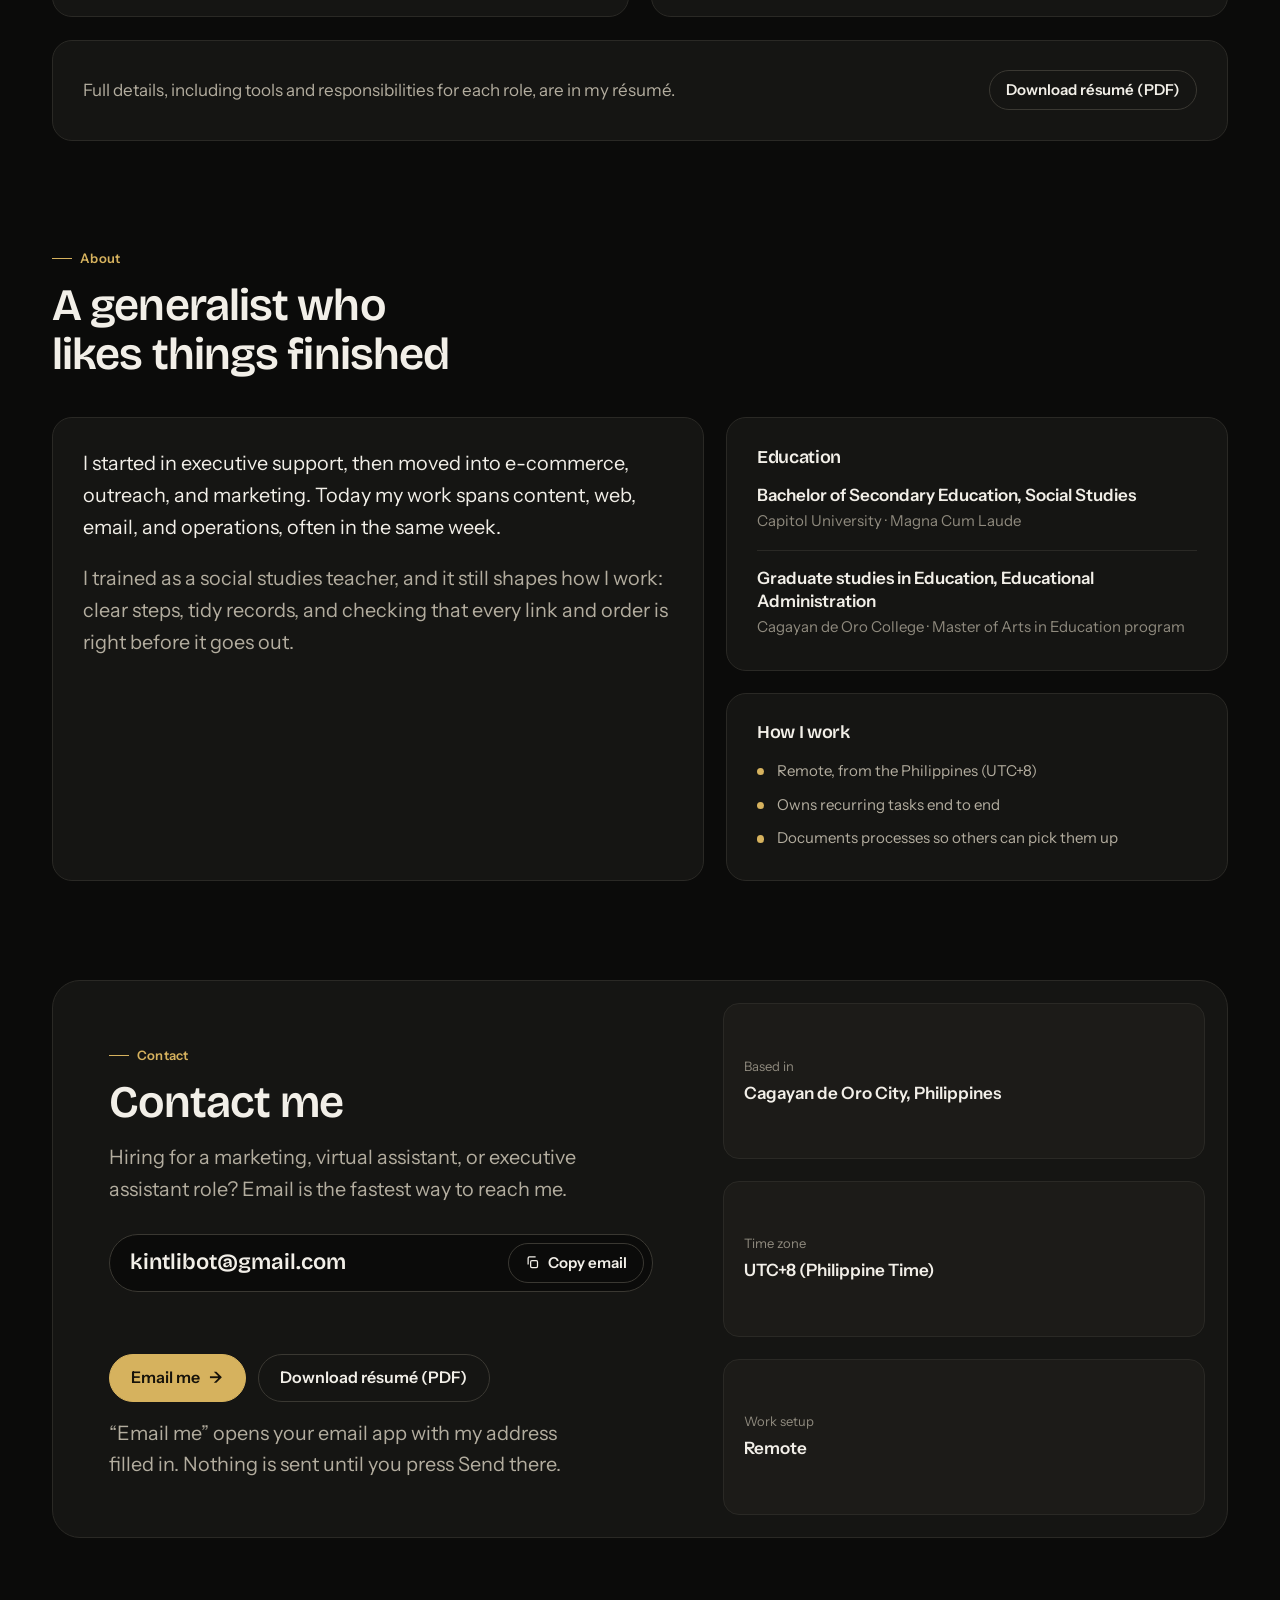
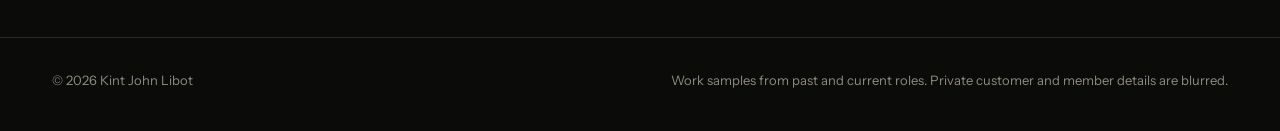
==== commit 8938e009: "Update résumé: current role, matching experience, new layout Co-Authored-By: Claude Opus 5.5 <norepl" ====
--- a/index.html
+++ b/index.html
@@ -76,7 +76,7 @@
             <p class="hero-meta">
               <span>Remote from Cagayan de Oro City, Philippines</span>
               <span>Remote roles since 2020</span>
-              <a href="assets/files/Kint-John-Libot-Resume.pdf" download>Résumé (PDF, 100 KB)</a>
+              <a href="assets/files/Kint-John-Libot-Resume.pdf" download>Résumé (PDF, 213 KB)</a>
             </p>
           </div>
           <figure class="hero-photo">
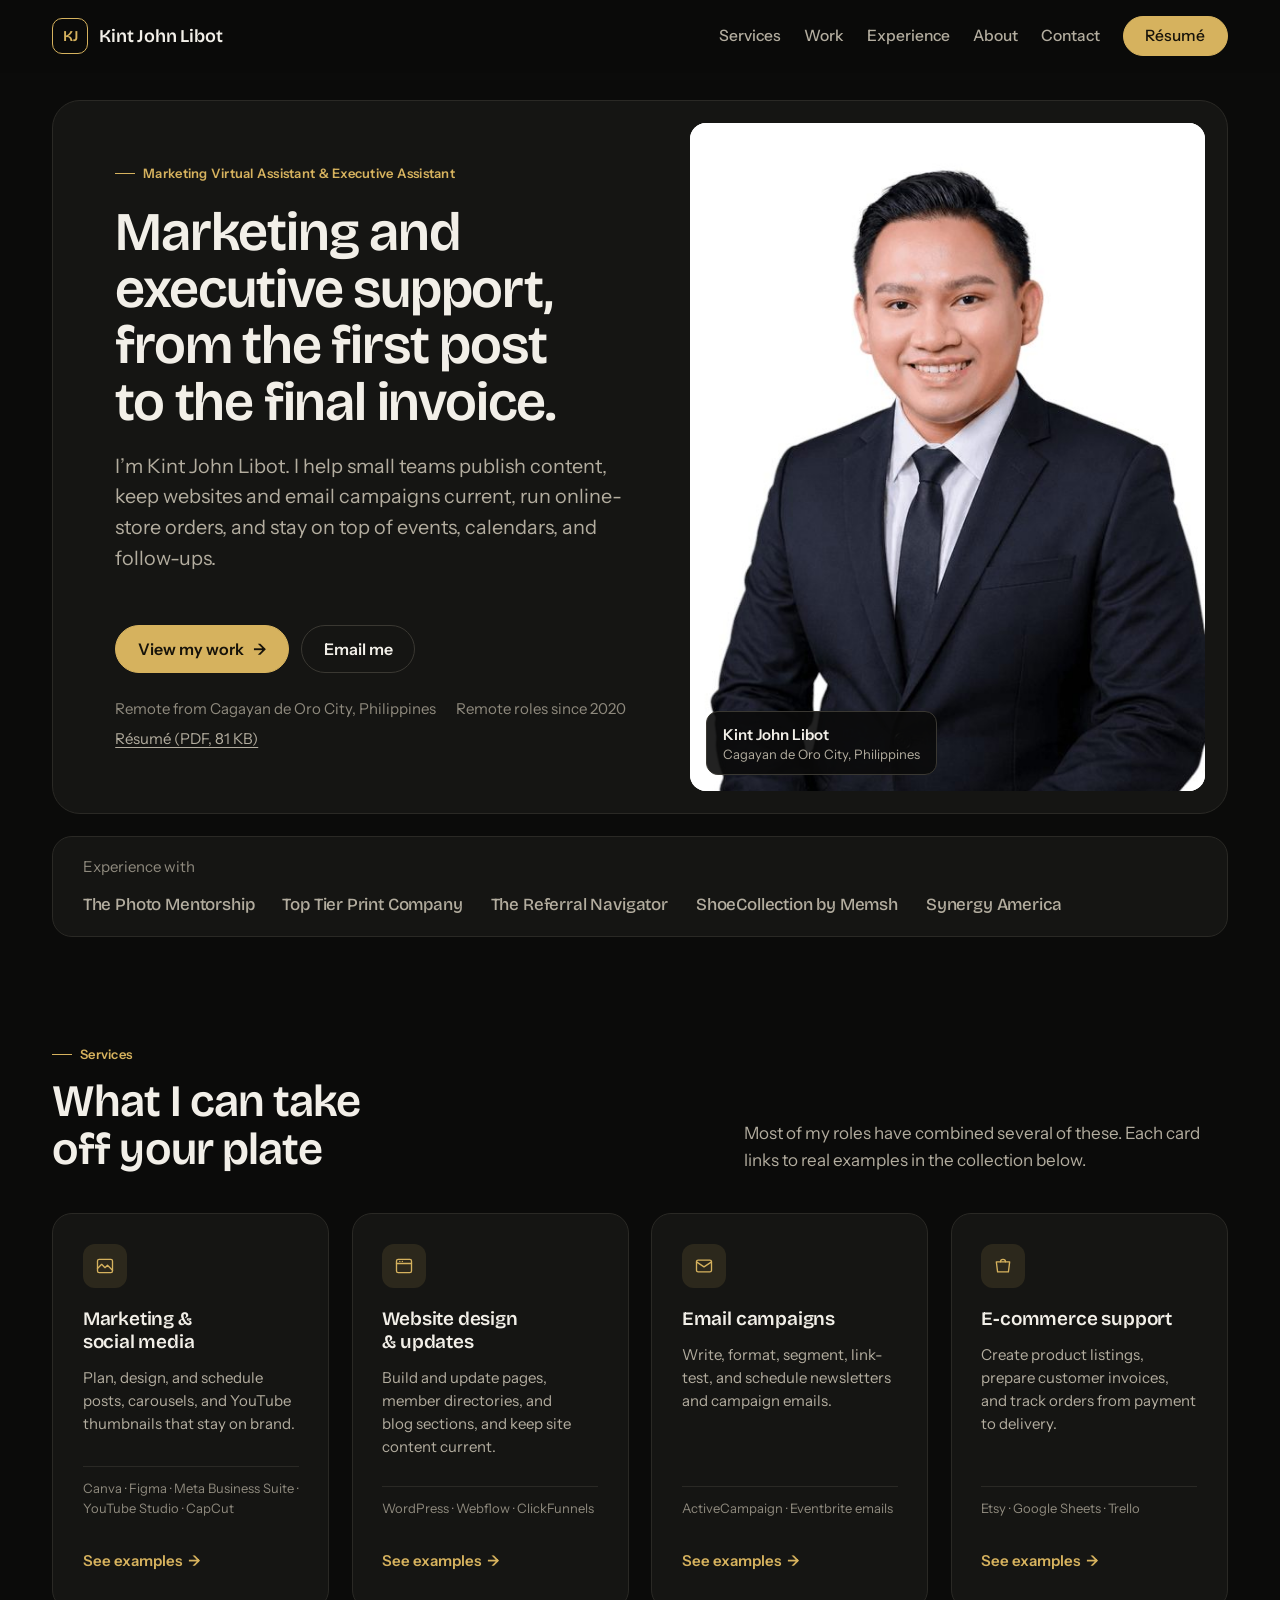
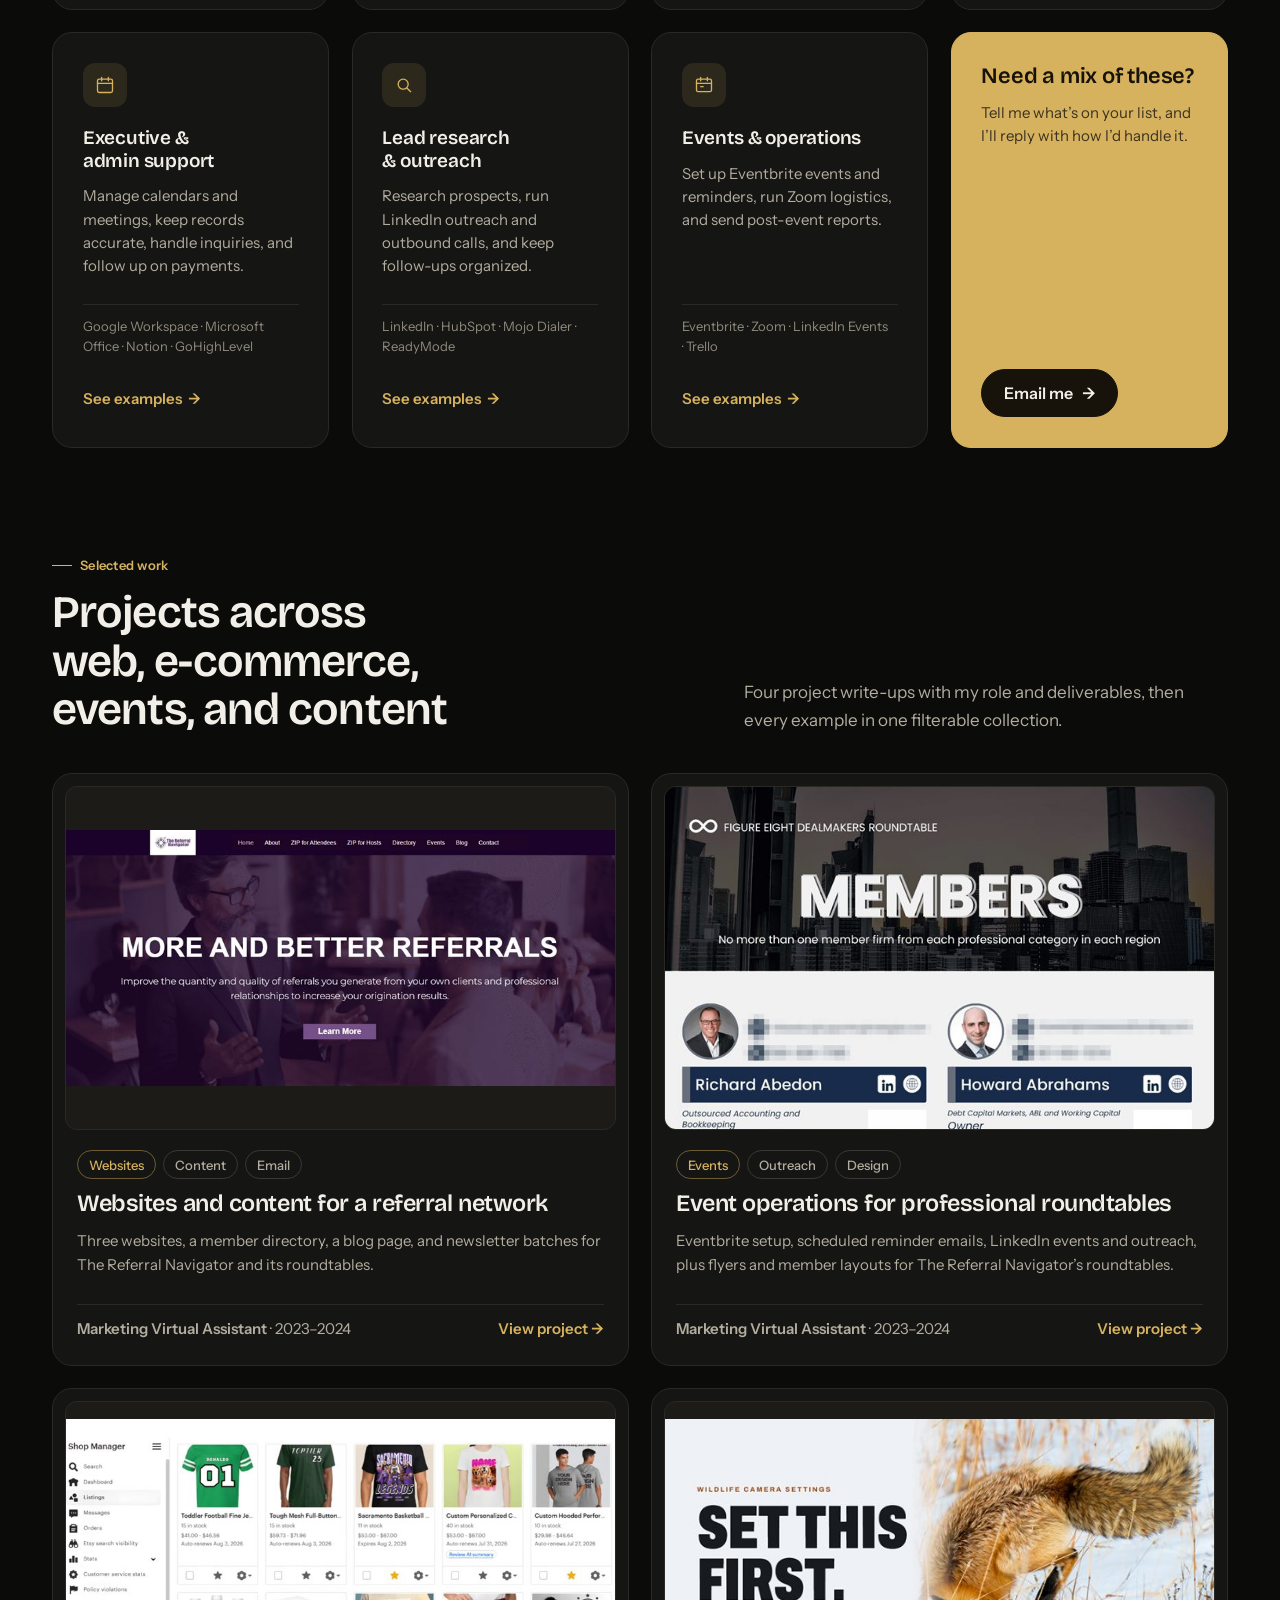
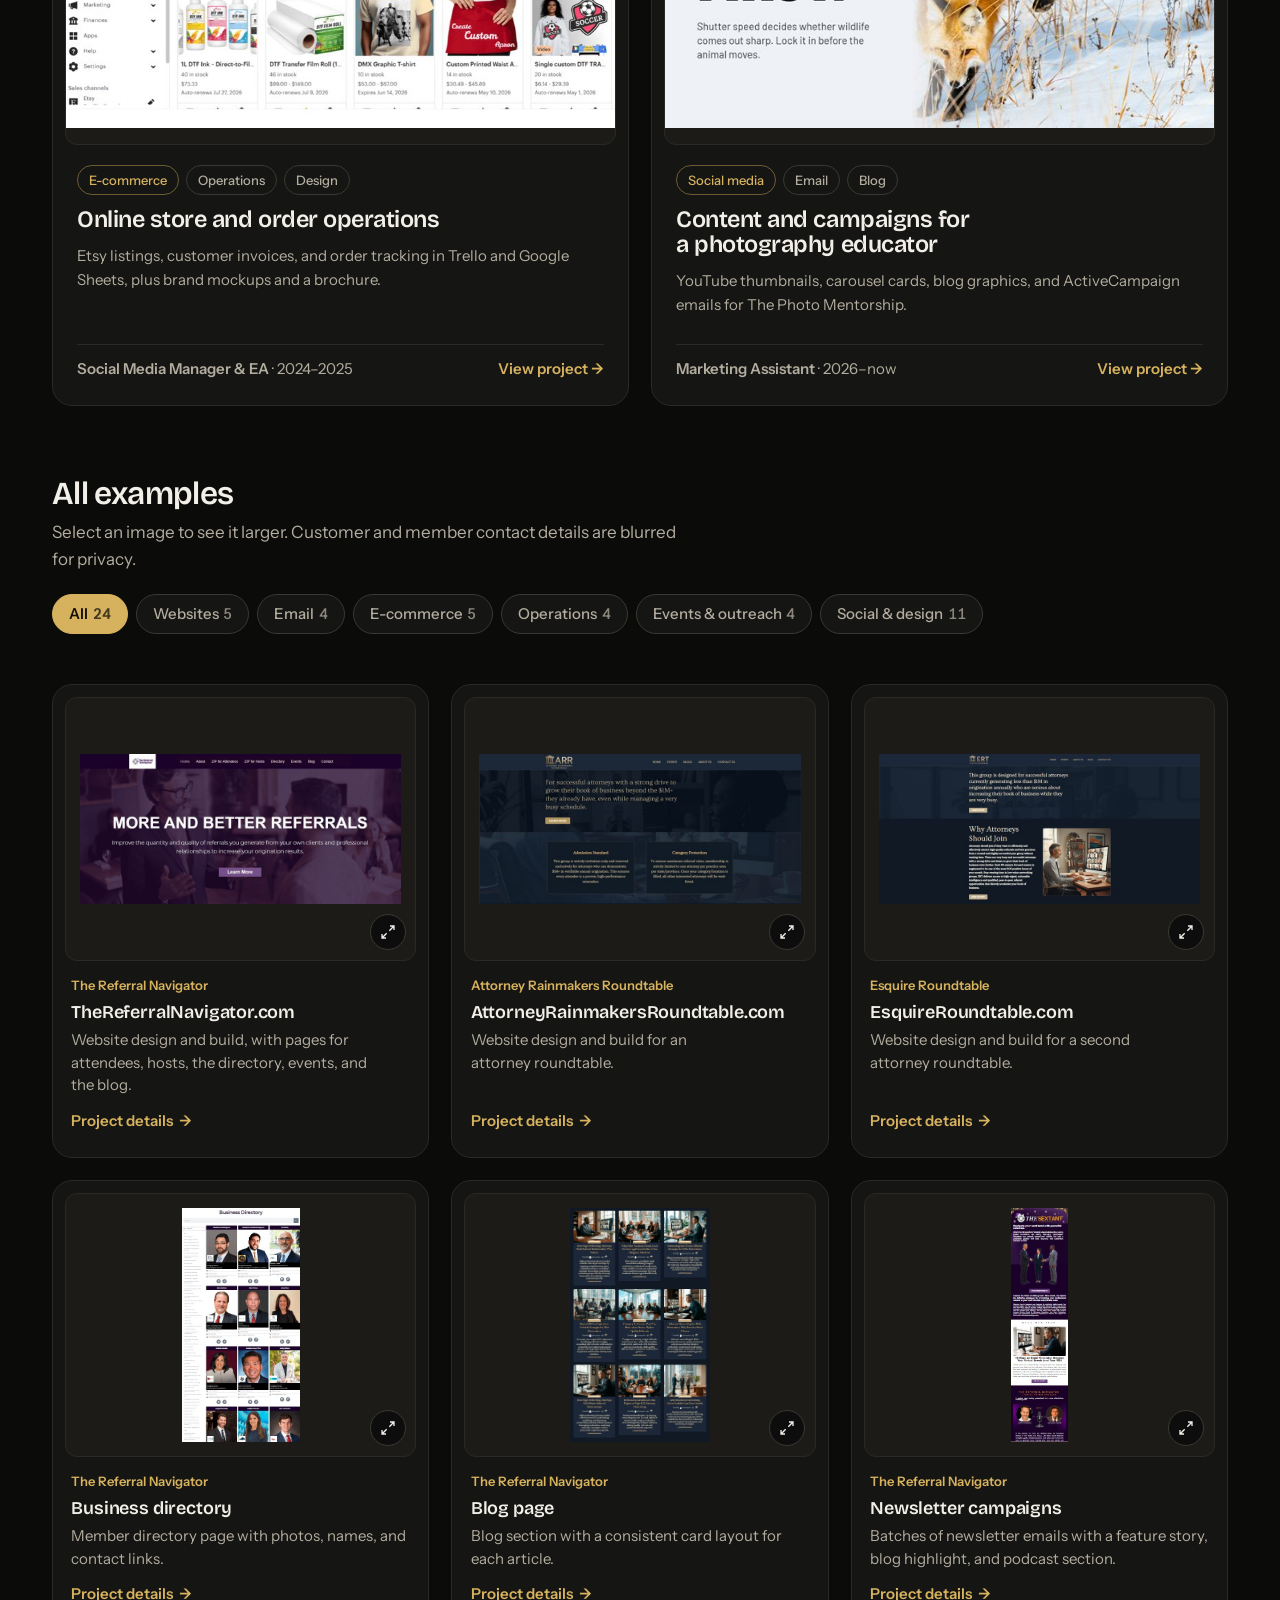
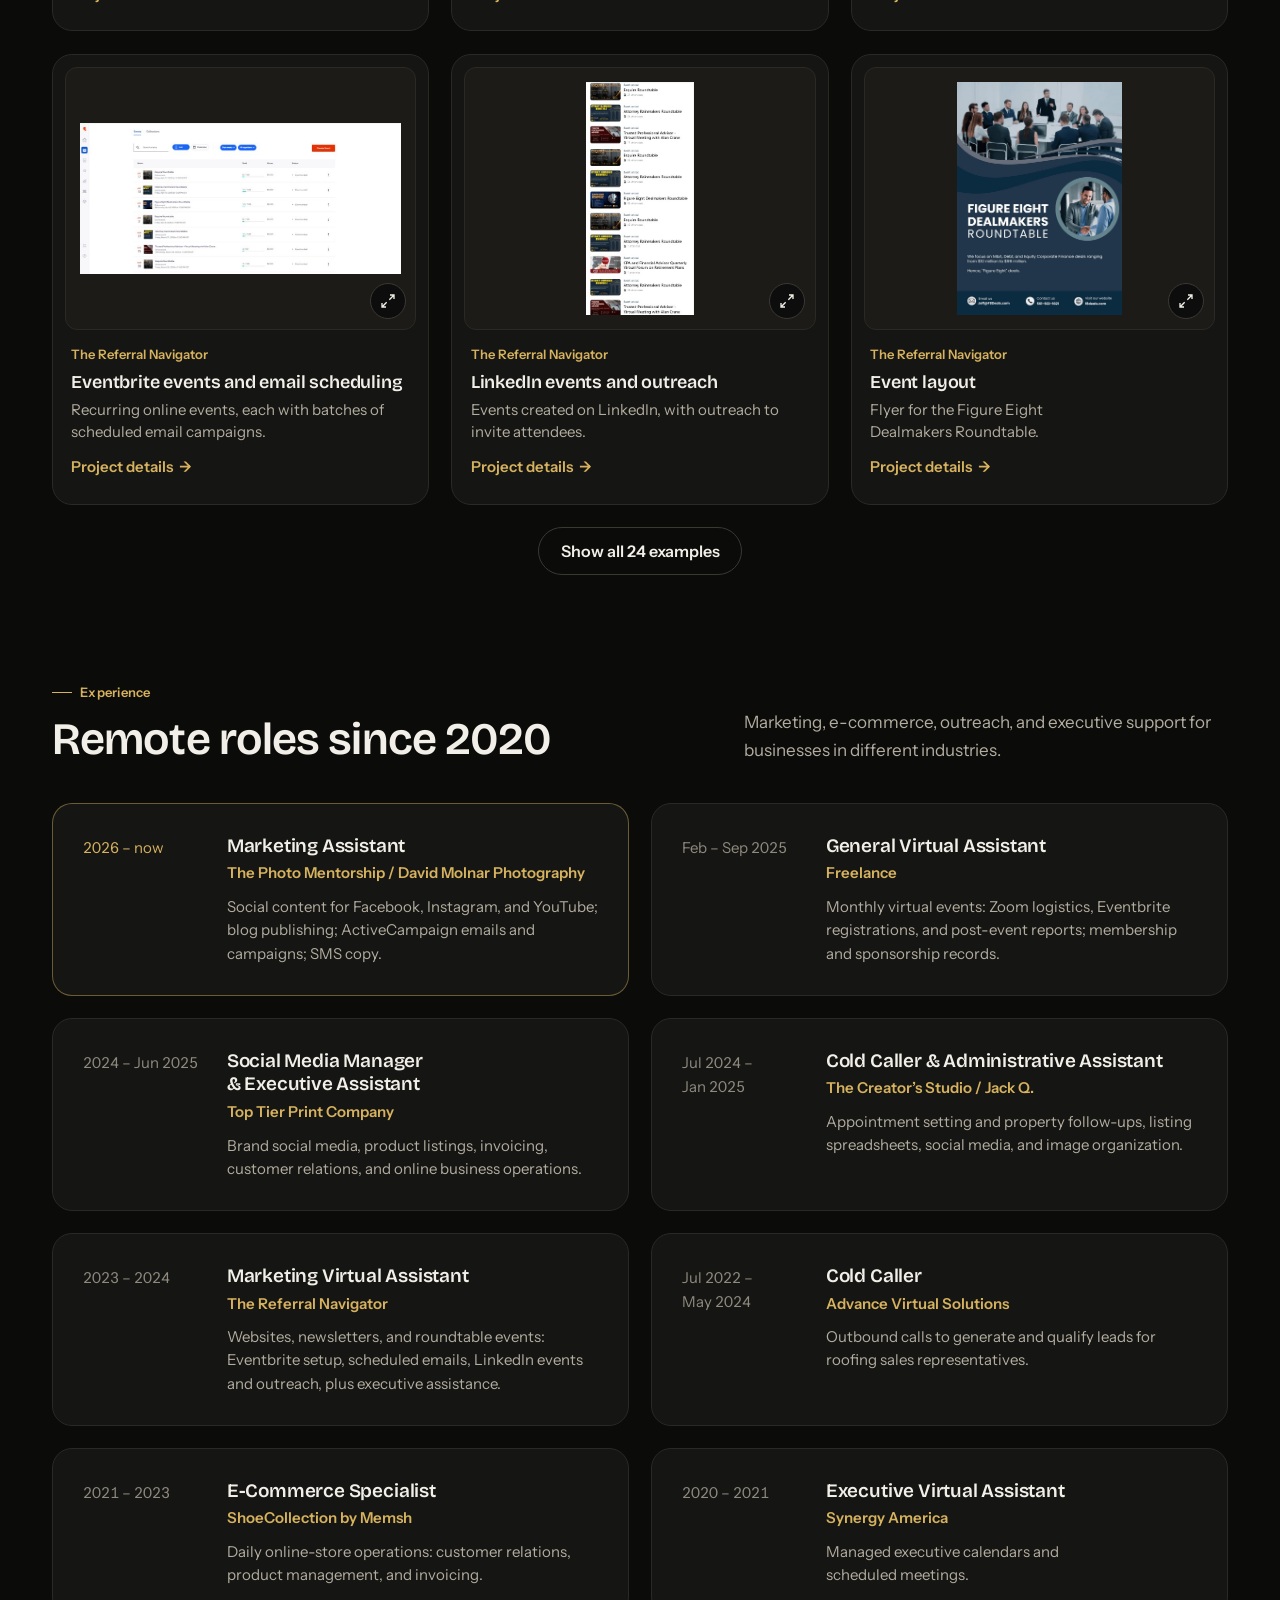
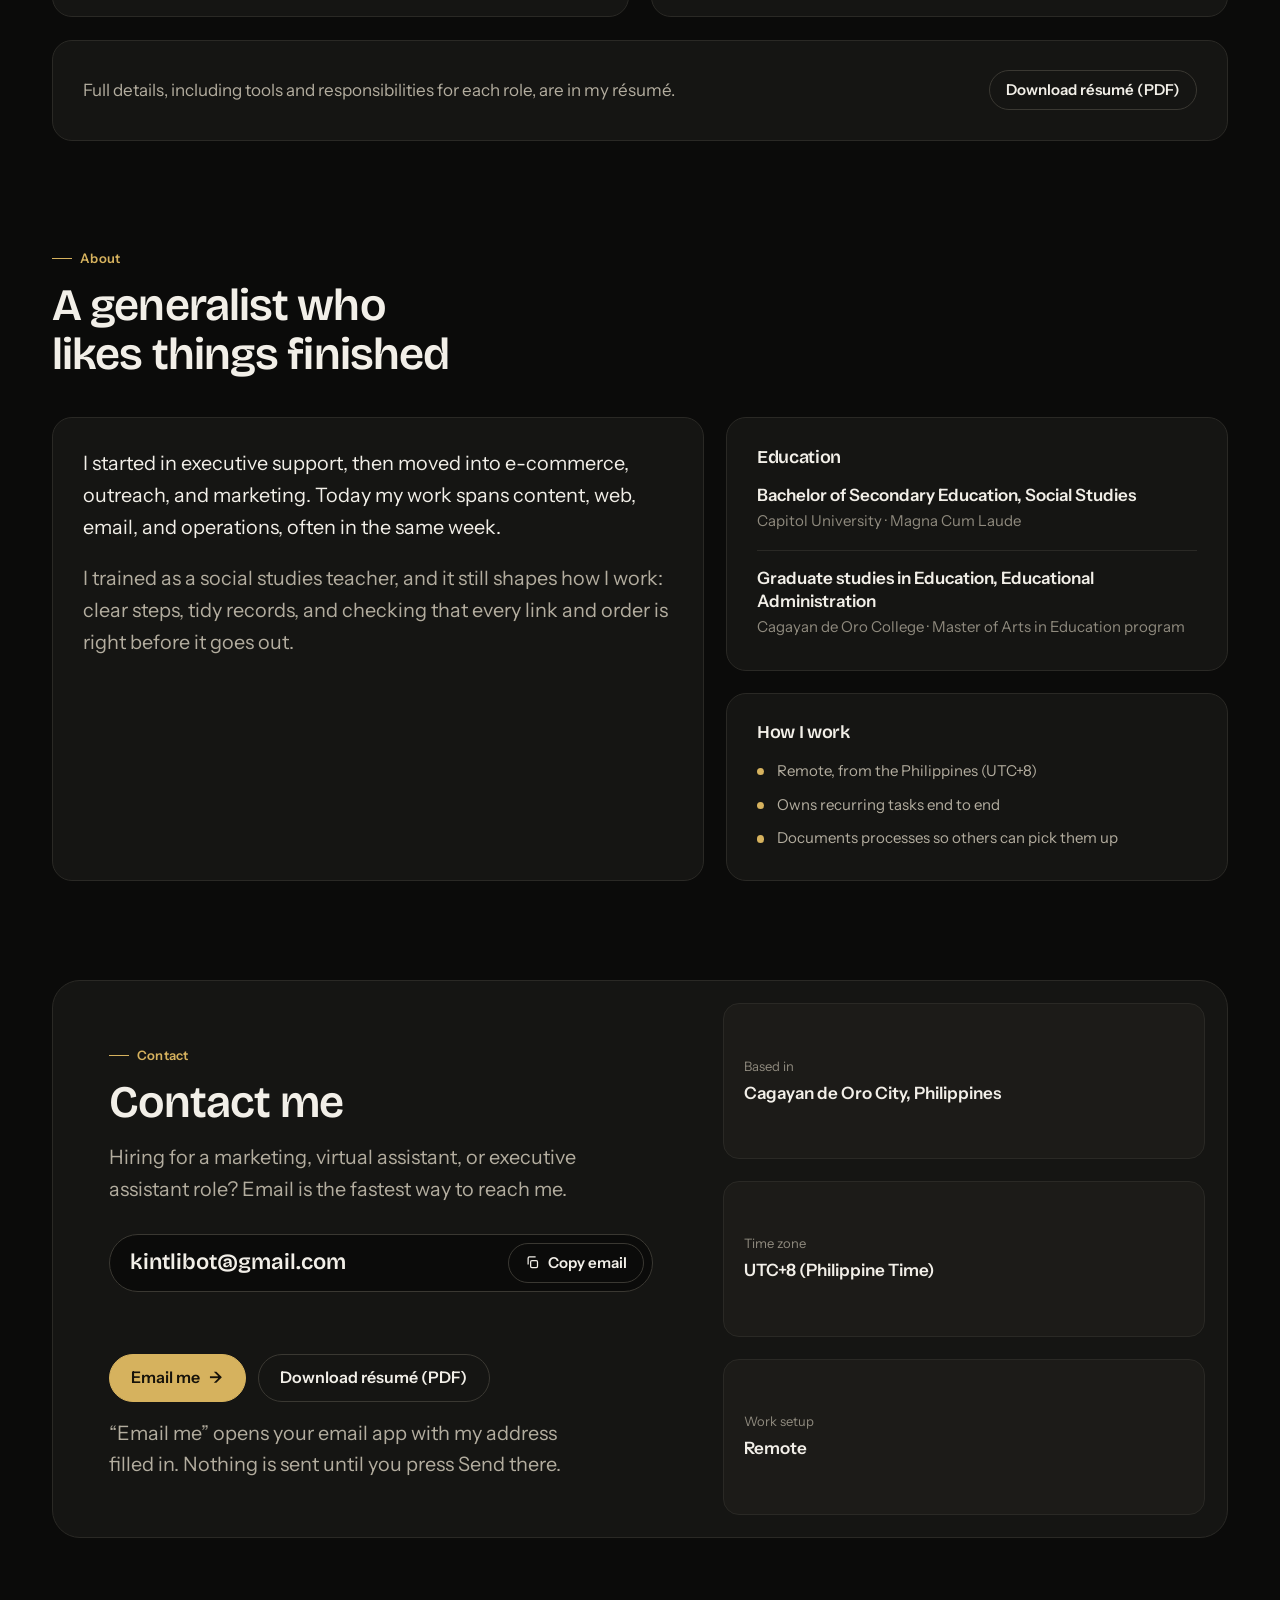
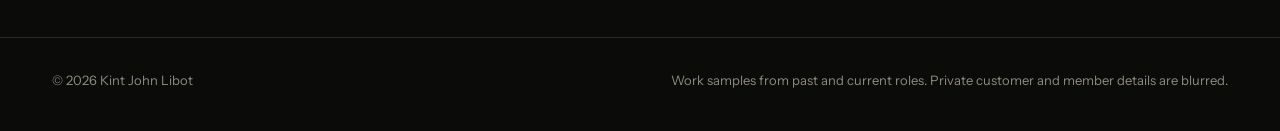
==== commit 57f994a6: "Résumé: plain ATS format, generalist summary Co-Authored-By: Claude Opus 5.5 <noreply@anthropic.com>" ====
--- a/index.html
+++ b/index.html
@@ -76,7 +76,7 @@
             <p class="hero-meta">
               <span>Remote from Cagayan de Oro City, Philippines</span>
               <span>Remote roles since 2020</span>
-              <a href="assets/files/Kint-John-Libot-Resume.pdf" download>Résumé (PDF, 213 KB)</a>
+              <a href="assets/files/Kint-John-Libot-Resume.pdf" download>Résumé (PDF, 81 KB)</a>
             </p>
           </div>
           <figure class="hero-photo">
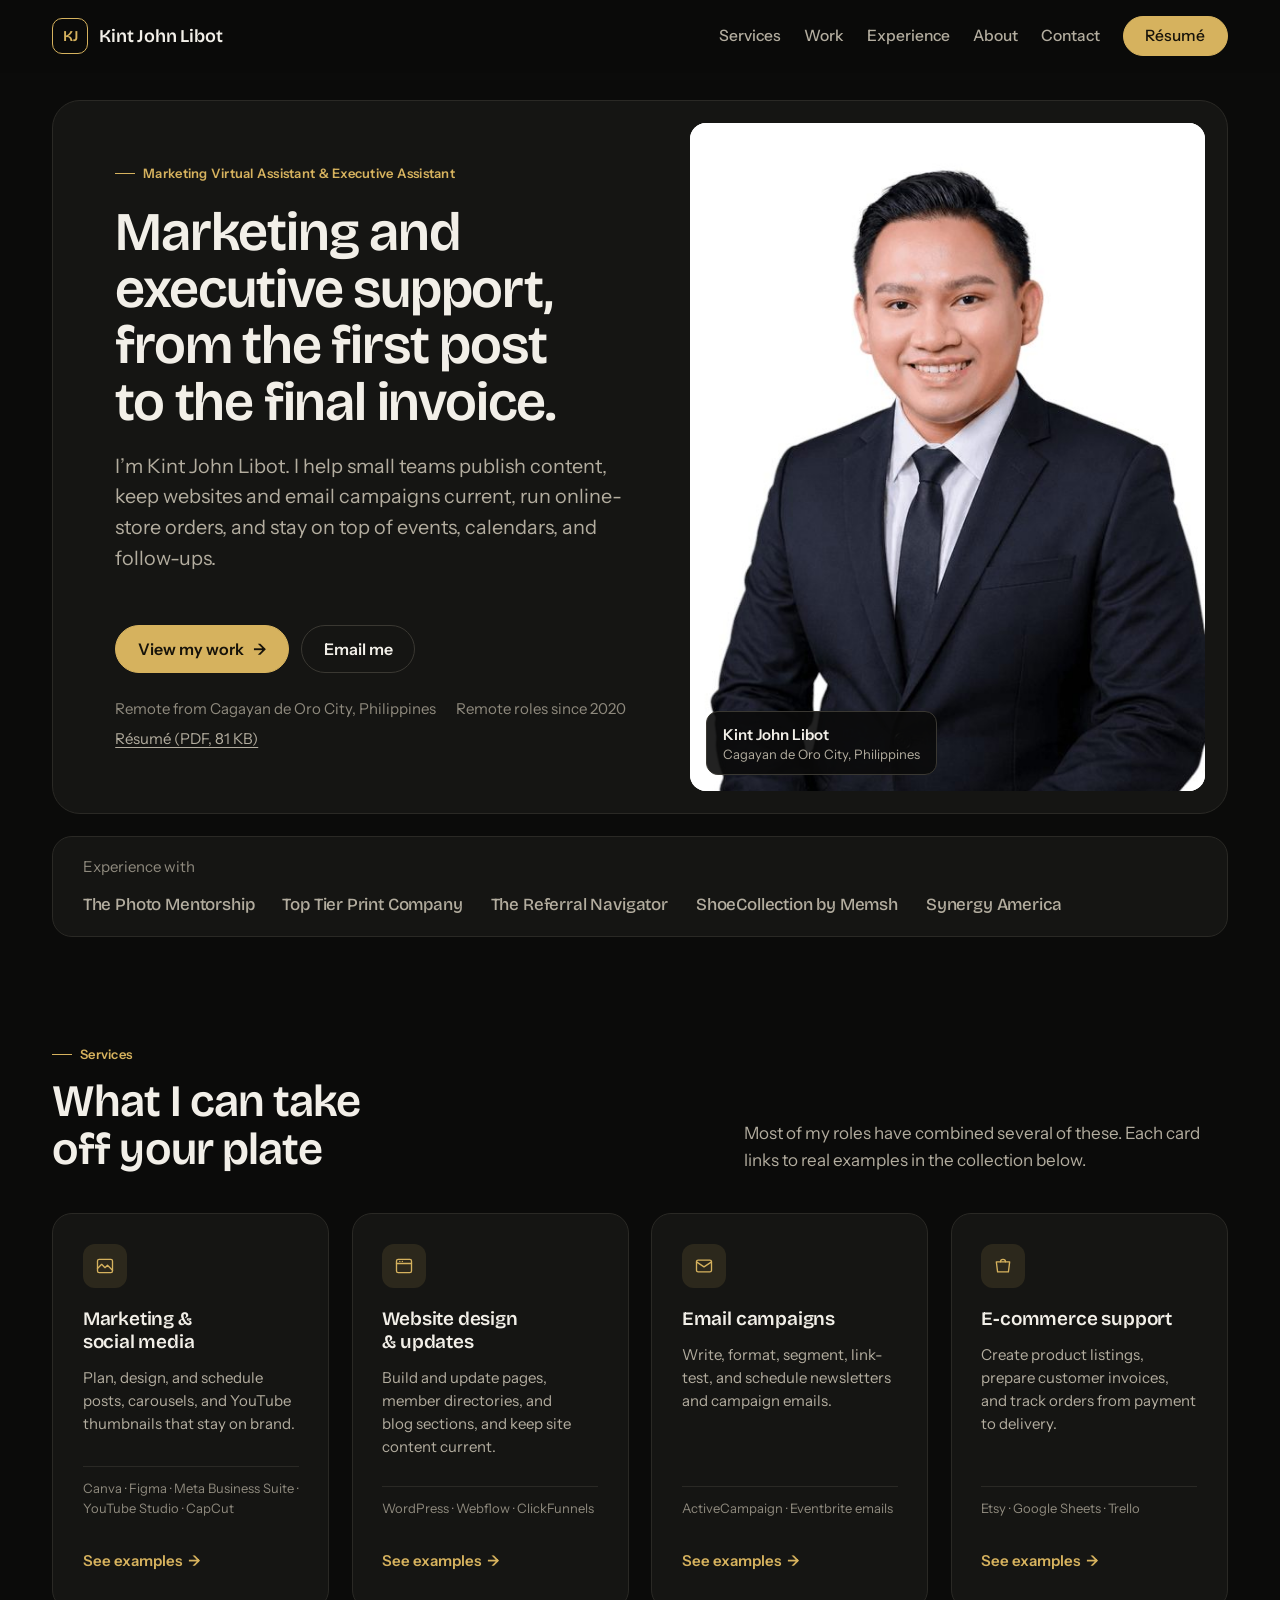
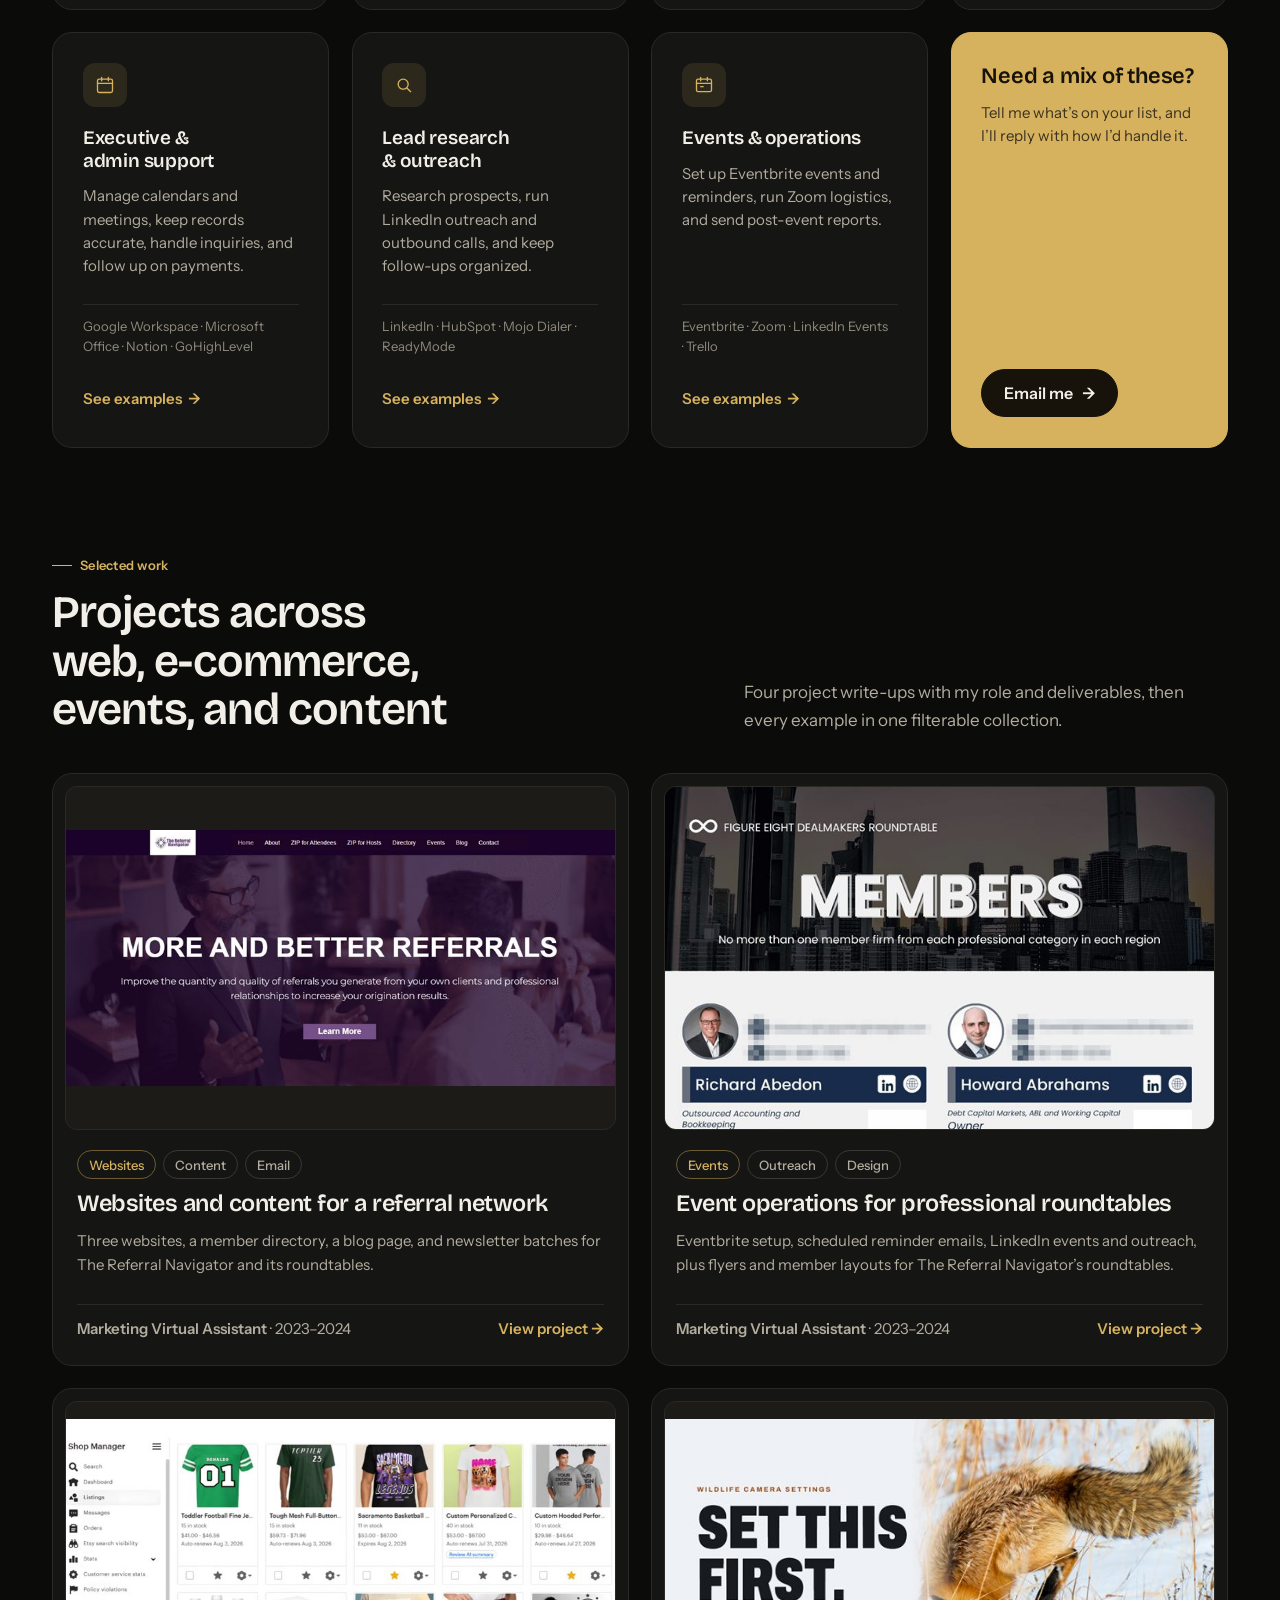
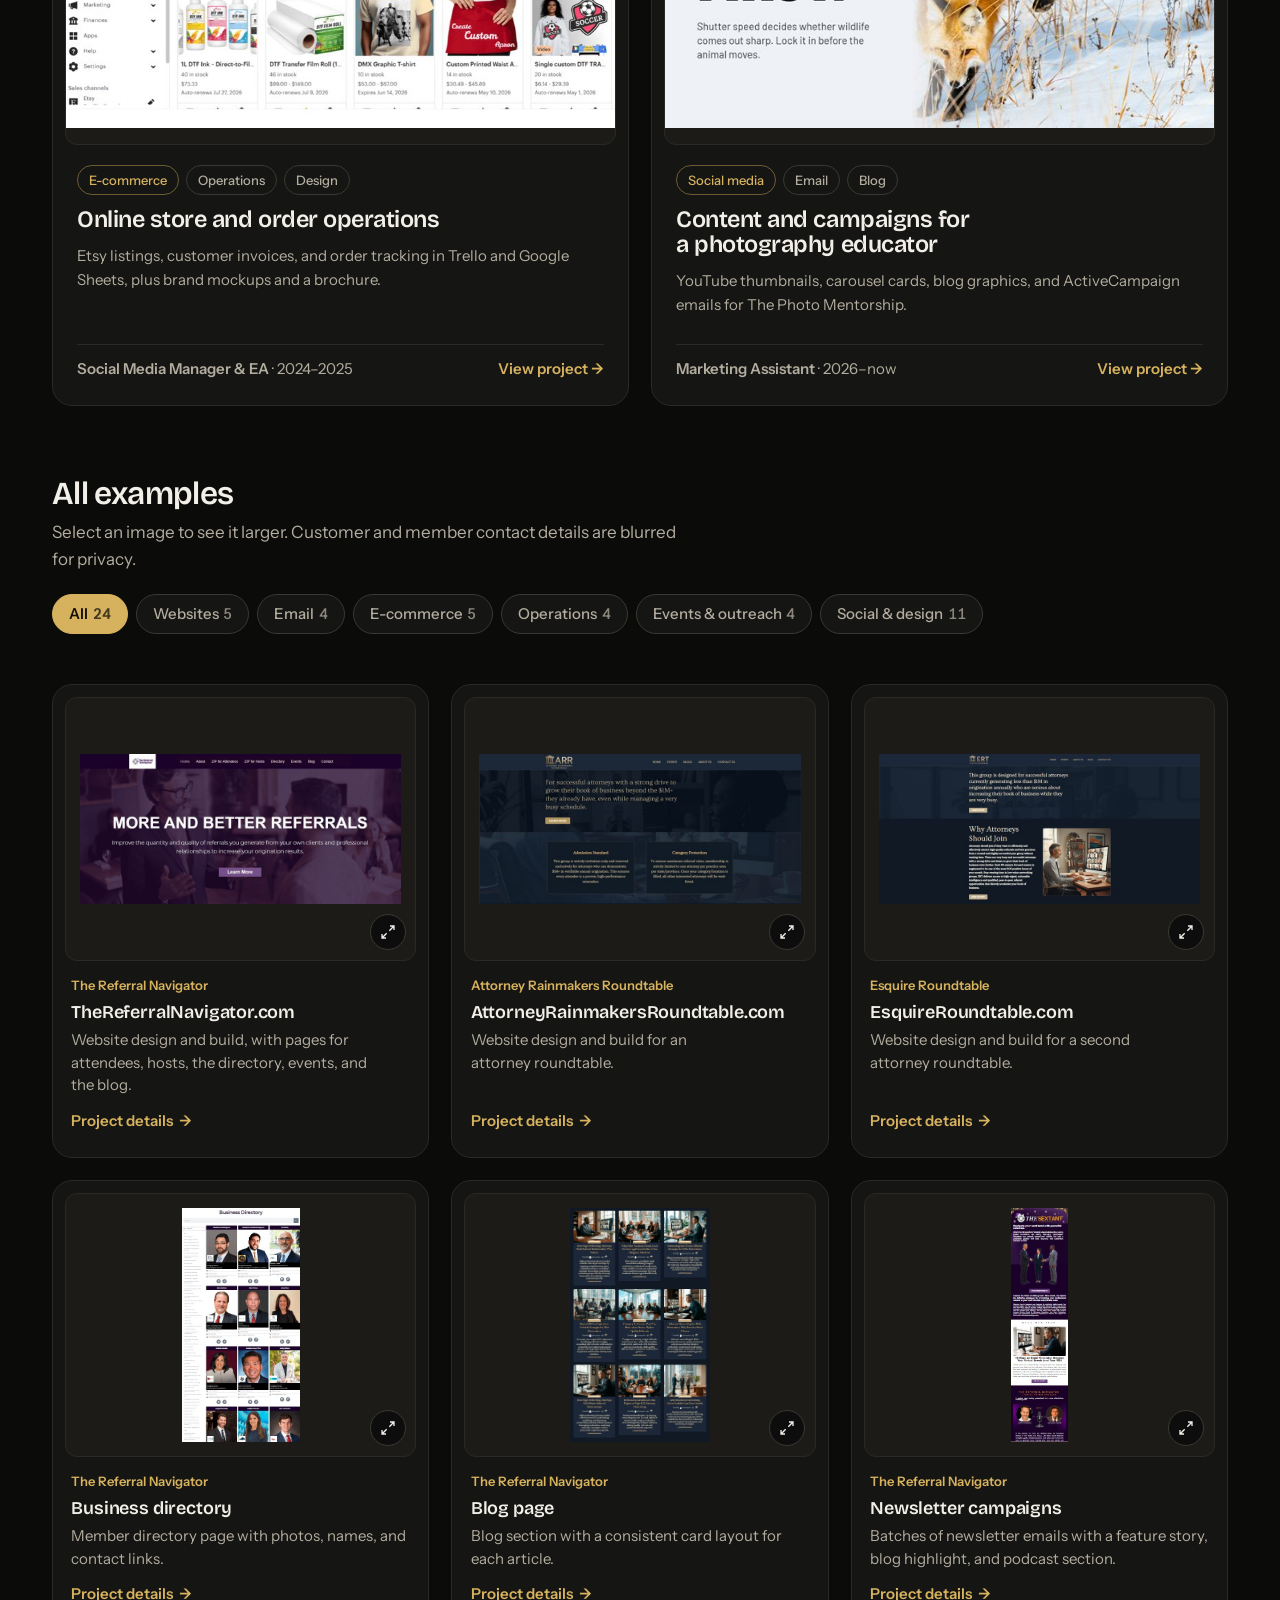
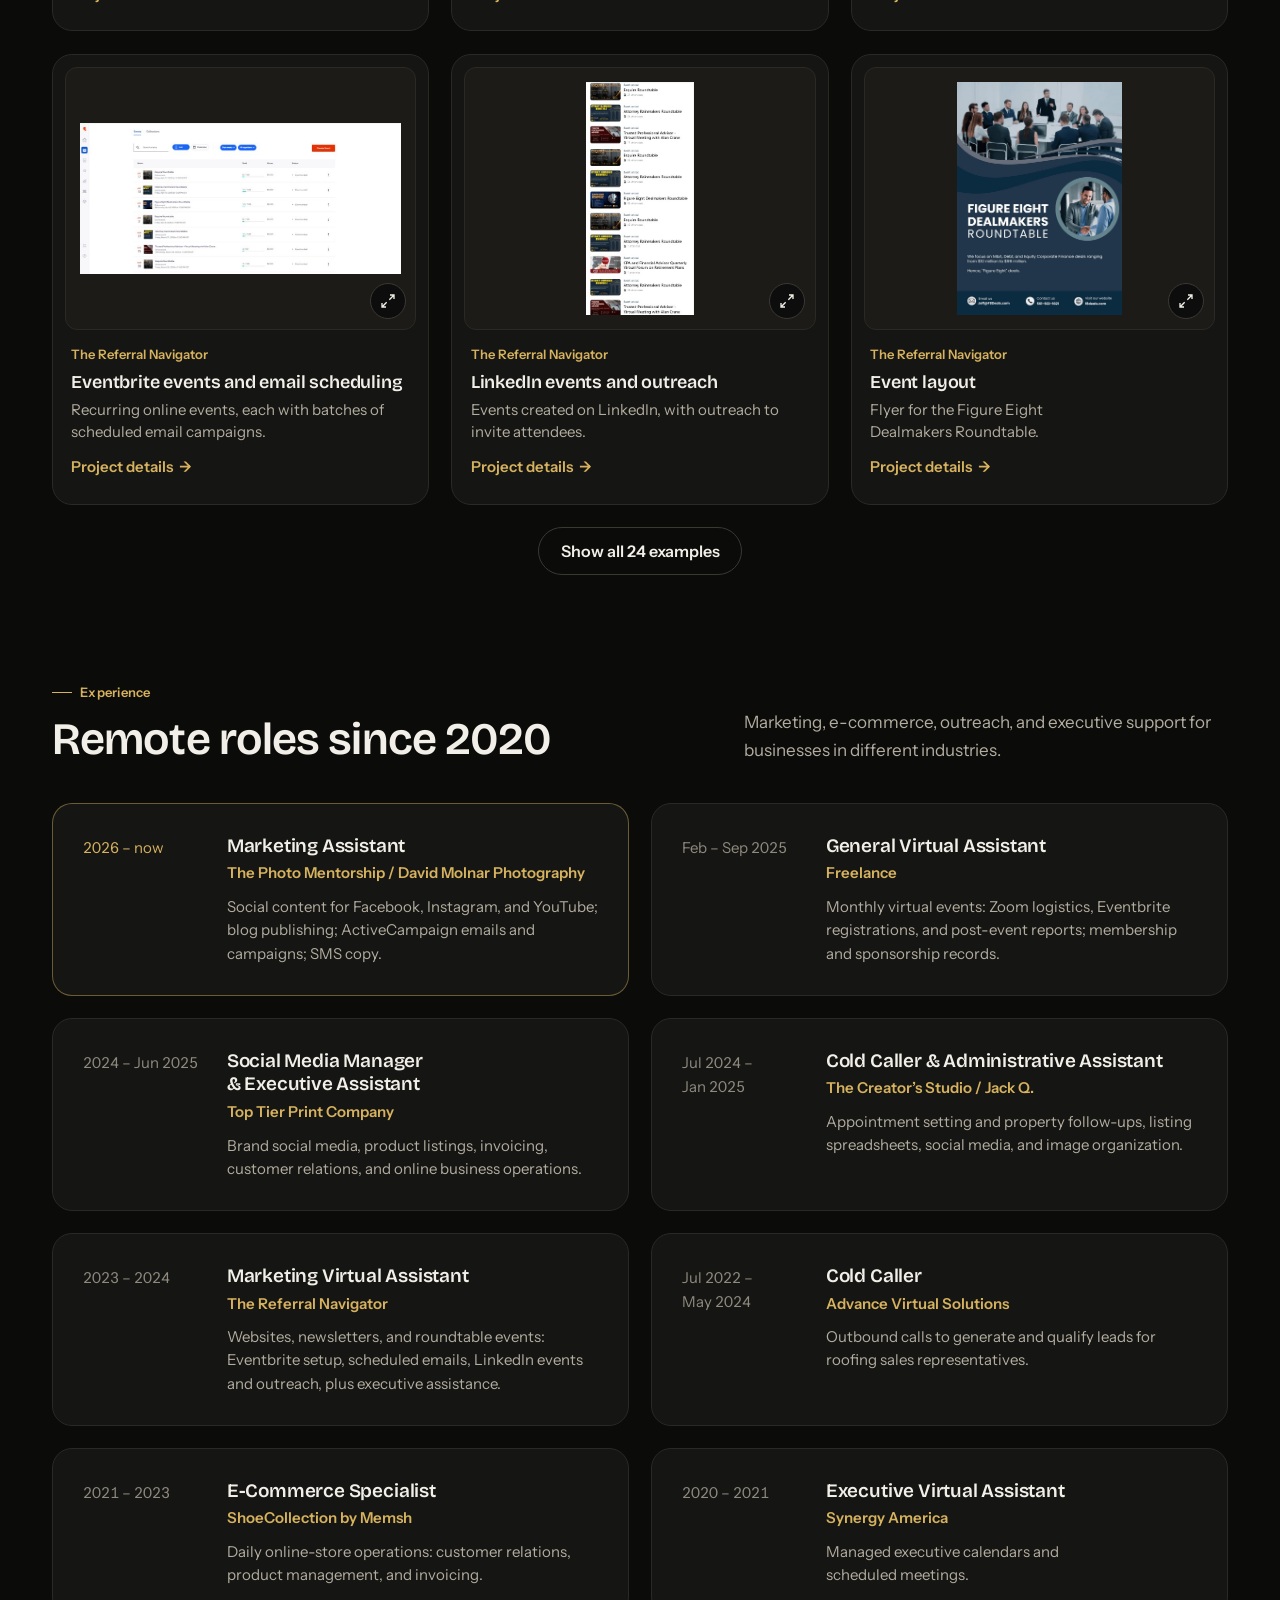
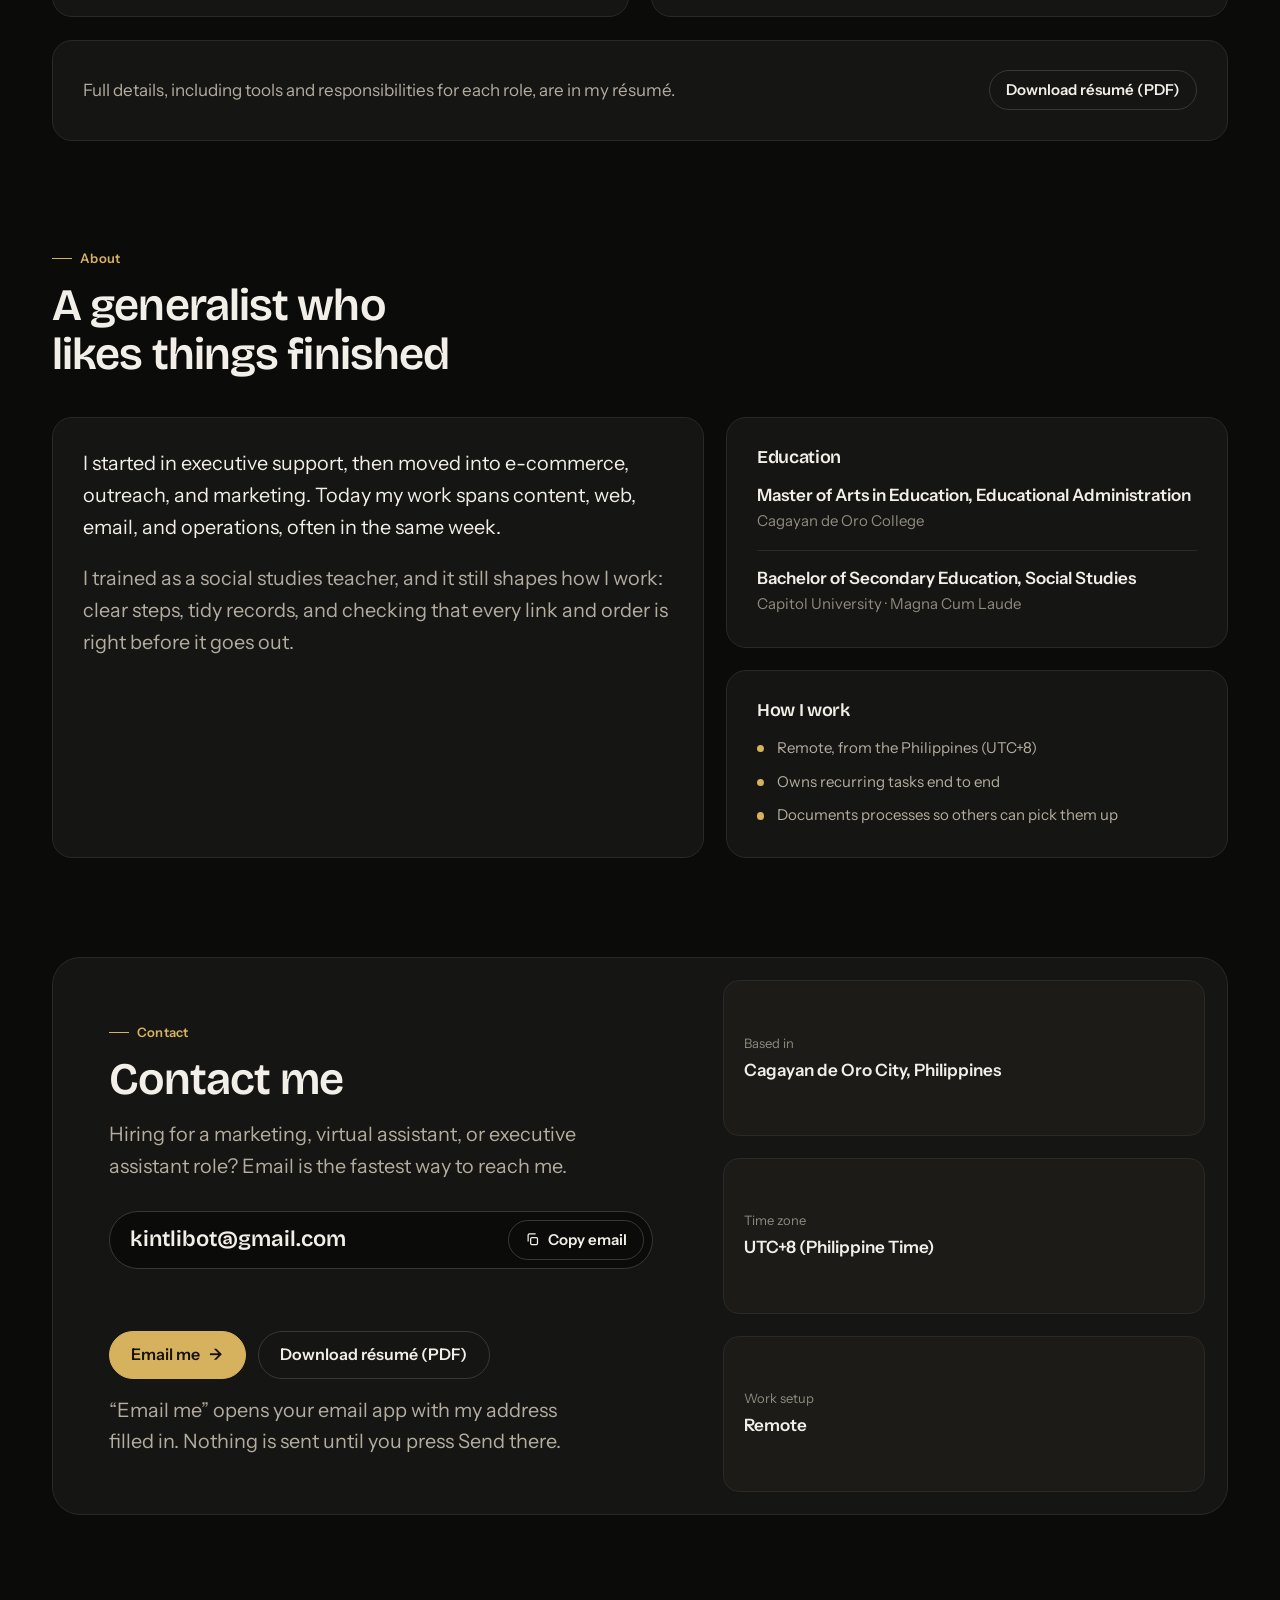
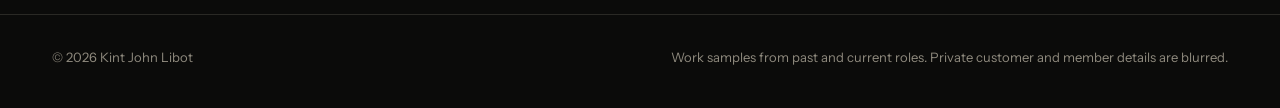
==== commit 53b0dcb8: "A4 ATS résumé; master's degree shown as completed Co-Authored-By: Claude Opus 5.5 <noreply@anthropic" ====
--- a/index.html
+++ b/index.html
@@ -408,8 +408,8 @@
             <div class="card">
               <h3>Education</h3>
               <ul class="edu">
+                <li><strong>Master of Arts in Education, Educational Administration</strong><span>Cagayan de Oro College</span></li>
                 <li><strong>Bachelor of Secondary Education, Social Studies</strong><span>Capitol University · Magna Cum Laude</span></li>
-                <li><strong>Graduate studies in Education, Educational Administration</strong><span>Cagayan de Oro College · Master of Arts in Education program</span></li>
               </ul>
             </div>
             <div class="card">
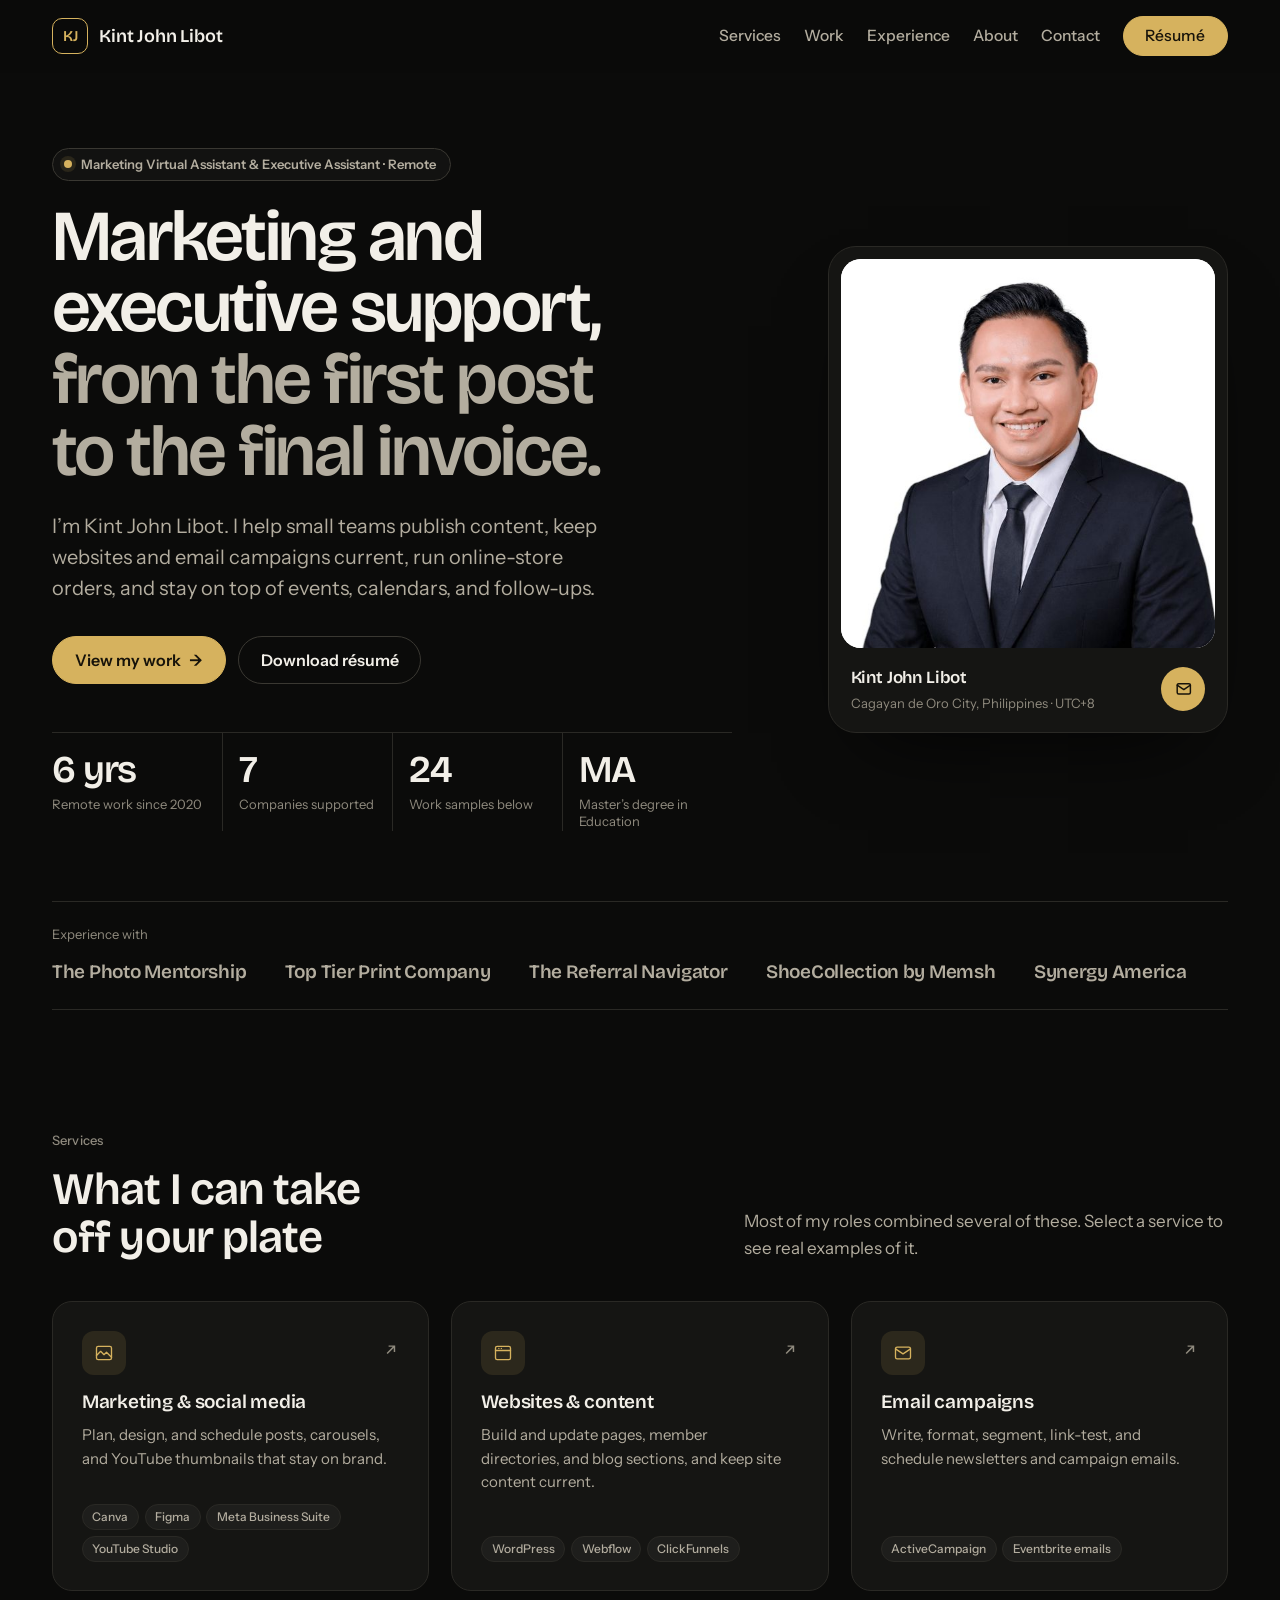
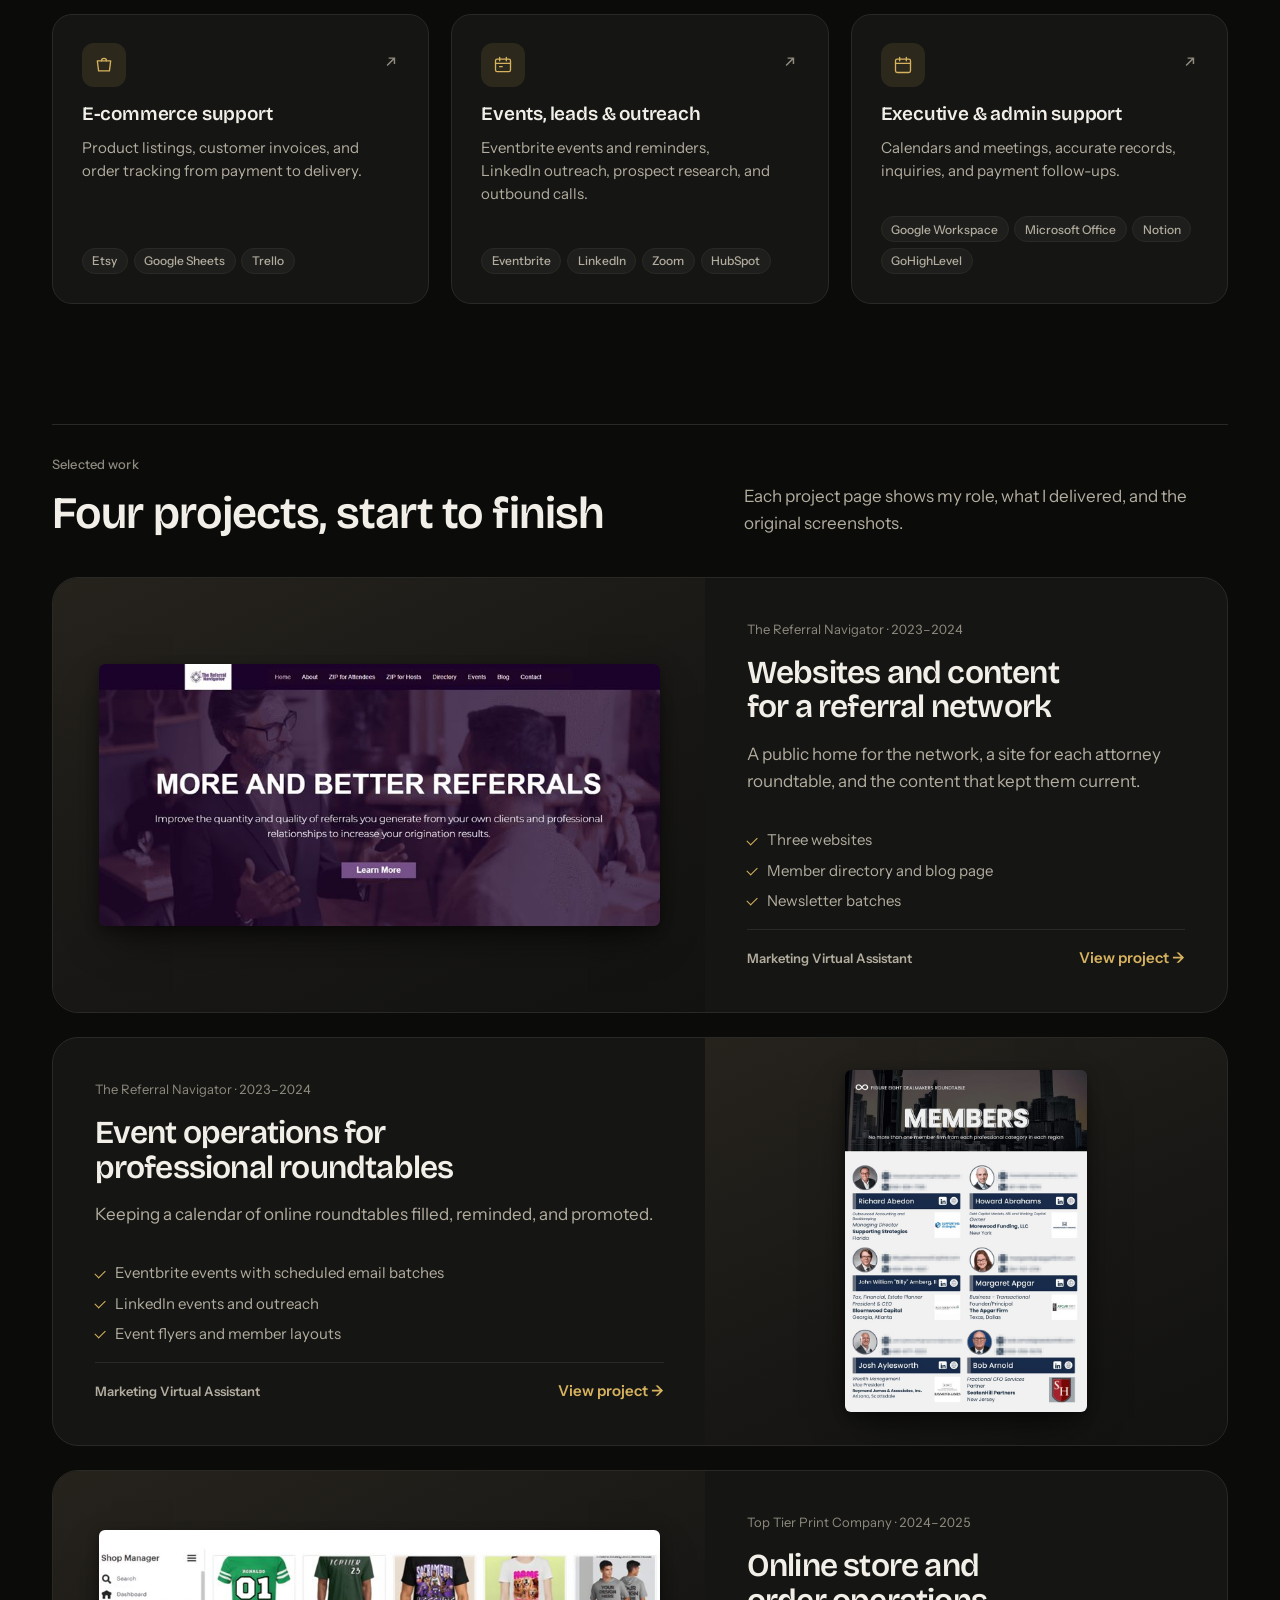
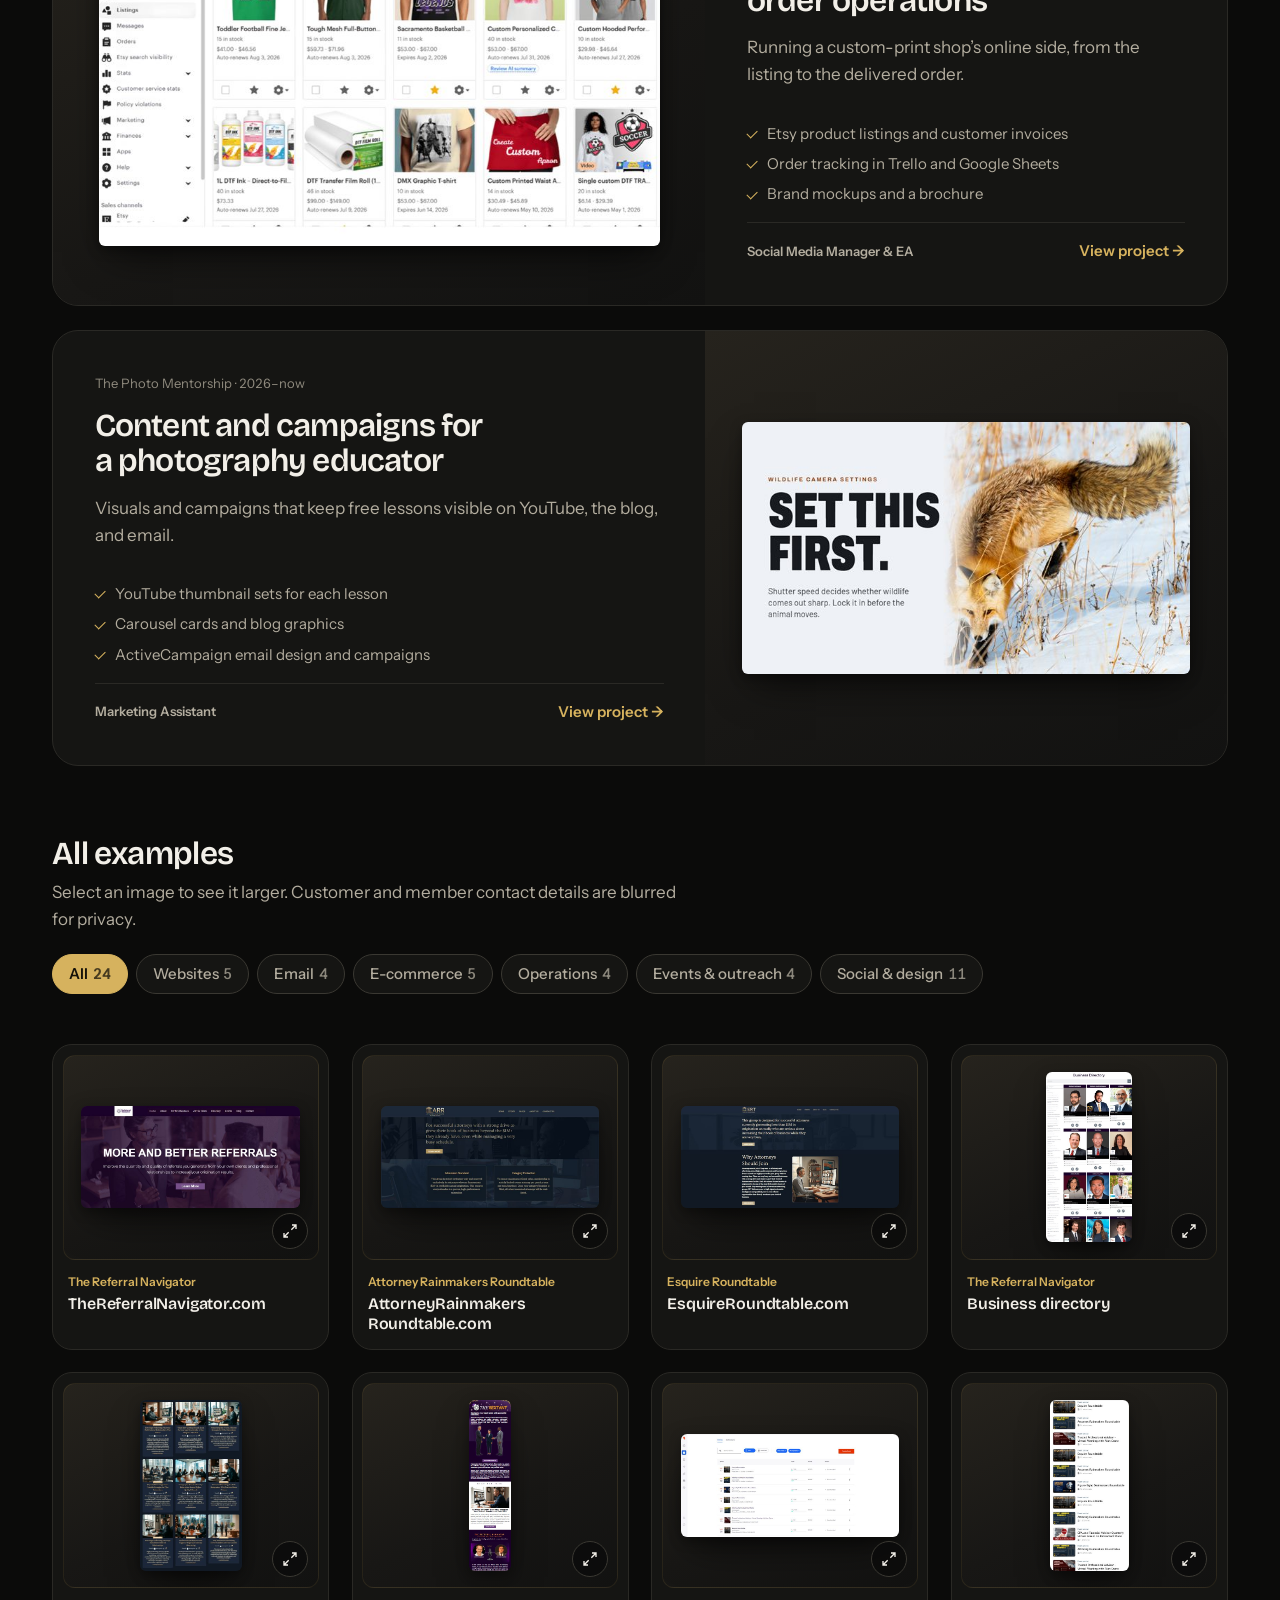
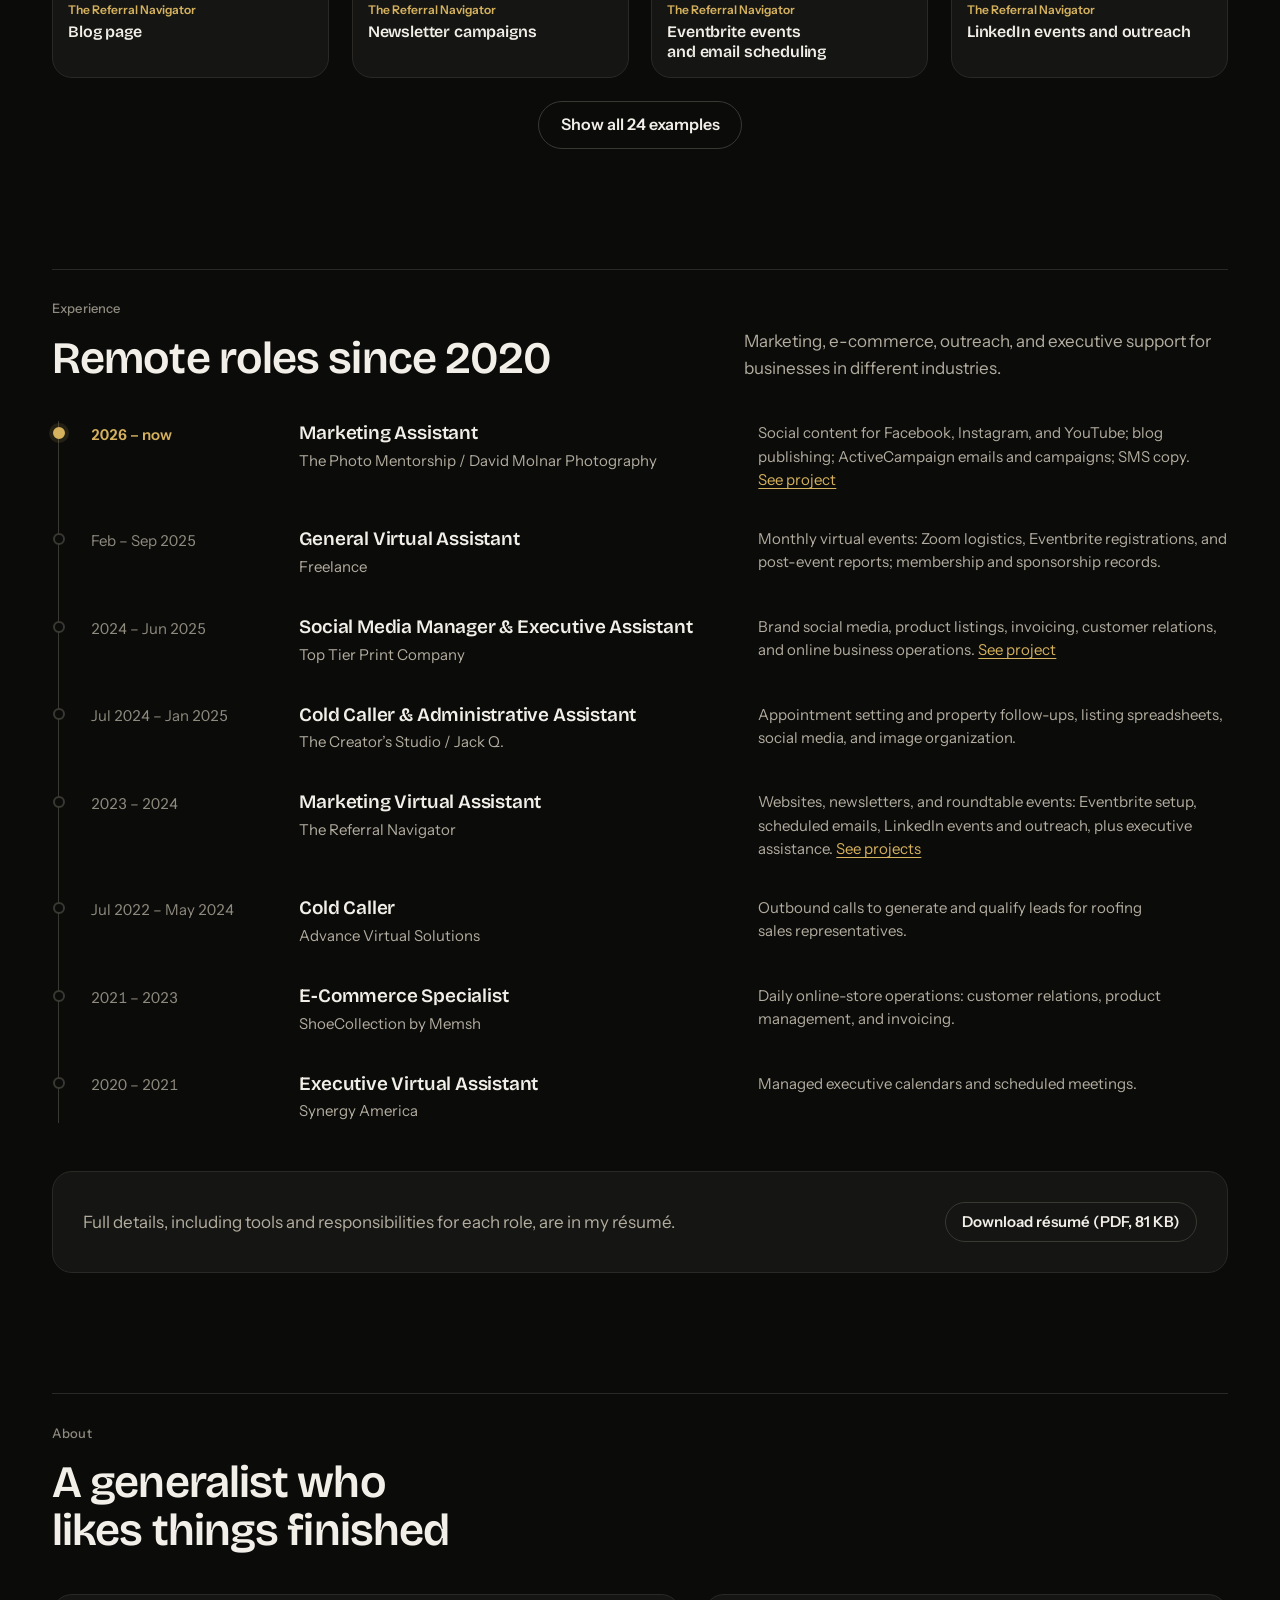
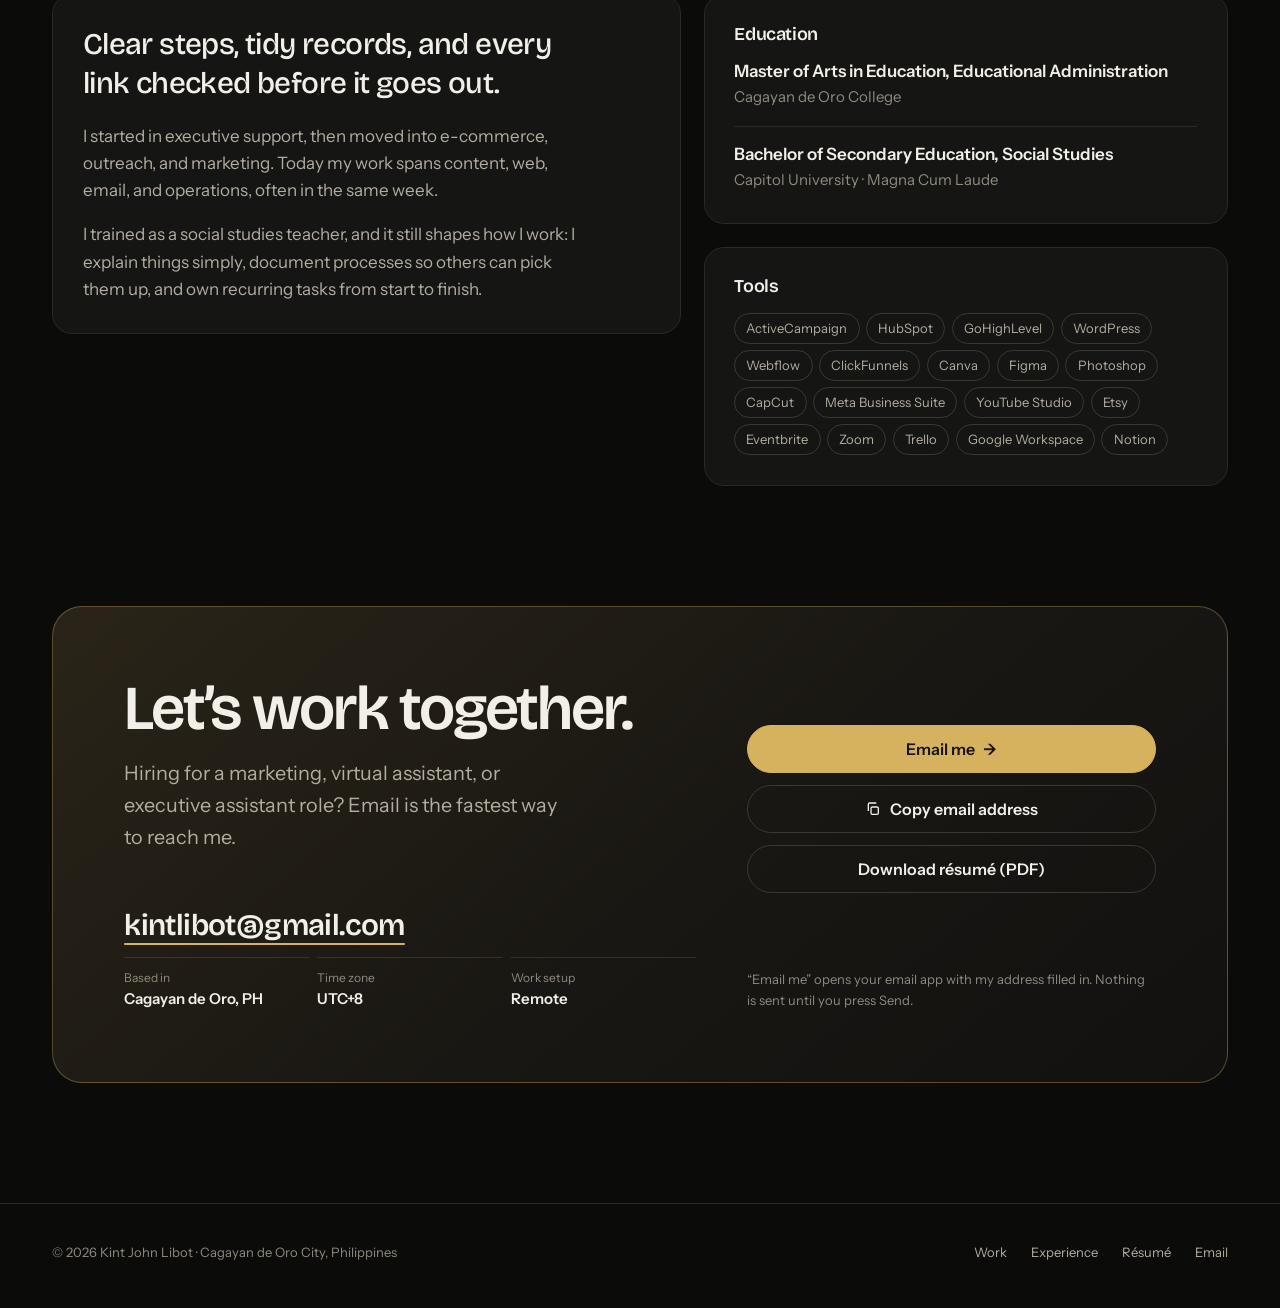
==== commit 209d3322: "Design v2: editorial hero, screenshot stages, feature rows, timeline, contact band Co-Authored-By: C" ====
--- a/index.html
+++ b/index.html
@@ -22,8 +22,8 @@
   <link rel="preconnect" href="https://fonts.googleapis.com">
   <link rel="preconnect" href="https://fonts.gstatic.com" crossorigin>
   <link rel="stylesheet" href="https://fonts.googleapis.com/css2?family=Bricolage+Grotesque:opsz,wght@12..96,500..600&family=Instrument+Sans:wght@400..600&display=swap">
-  <link rel="stylesheet" href="assets/css/site.css?v=6">
-  <link rel="preload" as="image" href="assets/img/portrait-1024.jpg" imagesrcset="assets/img/portrait-560.jpg 560w, assets/img/portrait-1024.jpg 1024w" imagesizes="(max-width: 1020px) 92vw, 540px">
+  <link rel="stylesheet" href="assets/css/site.css?v=7">
+  <link rel="preload" as="image" href="assets/img/portrait-560.jpg" imagesrcset="assets/img/portrait-560.jpg 560w, assets/img/portrait-1024.jpg 1024w" imagesizes="(max-width: 960px) 92vw, 400px">
   <script>document.documentElement.classList.add('js')</script>
   <script type="application/ld+json">
   {
@@ -36,7 +36,7 @@
     "url": "https://kintlibot-netizen.github.io/",
     "image": "https://kintlibot-netizen.github.io/assets/img/portrait-1024.jpg",
     "address": { "@type": "PostalAddress", "addressLocality": "Cagayan de Oro City", "addressCountry": "PH" },
-    "alumniOf": { "@type": "CollegeOrUniversity", "name": "Capitol University" }
+    "alumniOf": [{ "@type": "CollegeOrUniversity", "name": "Capitol University" }, { "@type": "CollegeOrUniversity", "name": "Cagayan de Oro College" }]
   }
   </script>
 </head>
@@ -62,30 +62,34 @@
 
   <main id="main">
     <!-- ───────── HERO ───────── -->
-    <section class="hero" id="top" aria-labelledby="hero-title">
-      <div class="wrap">
-        <div class="hero-panel">
-          <div class="hero-copy">
-            <span class="label">Marketing Virtual Assistant &amp; Executive Assistant</span>
-            <h1 id="hero-title">Marketing and executive support, from the first post to the final invoice.</h1>
+    <section class="hero2" id="top" aria-labelledby="hero-title">
+      <div class="wrap">
+        <div class="hero2-grid">
+          <div>
+            <span class="pill">Marketing Virtual Assistant &amp; Executive Assistant · Remote</span>
+            <h1 id="hero-title">Marketing and executive support, <span class="soft">from the first post to the final invoice.</span></h1>
             <p class="hero-lead">I’m Kint John Libot. I help small teams publish content, keep websites and email campaigns current, run online-store orders, and stay on top of events, calendars, and follow-ups.</p>
             <div class="hero-actions">
               <a class="btn btn--gold" href="#work">View my work <span class="arrow" aria-hidden="true">→</span></a>
-              <a class="btn" href="mailto:kintlibot@gmail.com">Email me</a>
-            </div>
-            <p class="hero-meta">
-              <span>Remote from Cagayan de Oro City, Philippines</span>
-              <span>Remote roles since 2020</span>
-              <a href="assets/files/Kint-John-Libot-Resume.pdf" download>Résumé (PDF, 81 KB)</a>
-            </p>
-          </div>
-          <figure class="hero-photo">
-            <img src="assets/img/portrait-1024.jpg" srcset="assets/img/portrait-560.jpg 560w, assets/img/portrait-1024.jpg 1024w" sizes="(max-width: 1020px) 92vw, 540px" width="1024" height="1536" alt="Kint John Libot smiling, wearing a dark suit and tie, against a white studio background." fetchpriority="high">
-            <figcaption><strong>Kint John Libot</strong>Cagayan de Oro City, Philippines</figcaption>
+              <a class="btn" href="assets/files/Kint-John-Libot-Resume.pdf" download>Download résumé <span class="visually-hidden">(PDF, 81 KB)</span></a>
+            </div>
+            <dl class="stats">
+              <div class="stat"><dt class="visually-hidden">Remote experience</dt><dd><b>6 yrs</b><span>Remote work since 2020</span></dd></div>
+              <div class="stat"><dt class="visually-hidden">Companies</dt><dd><b>7</b><span>Companies supported</span></dd></div>
+              <div class="stat"><dt class="visually-hidden">Work samples</dt><dd><b>24</b><span>Work samples below</span></dd></div>
+              <div class="stat"><dt class="visually-hidden">Degrees</dt><dd><b>MA</b><span>Master’s degree in Education</span></dd></div>
+            </dl>
+          </div>
+          <figure class="profile">
+            <div class="profile-photo"><img src="assets/img/portrait-560.jpg" srcset="assets/img/portrait-560.jpg 560w, assets/img/portrait-1024.jpg 1024w" sizes="(max-width: 960px) 92vw, 400px" width="560" height="840" alt="Kint John Libot smiling, wearing a dark suit and tie, against a white studio background." fetchpriority="high"></div>
+            <figcaption>
+              <div><strong>Kint John Libot</strong><span>Cagayan de Oro City, Philippines · UTC+8</span></div>
+              <a class="icon-link" href="mailto:kintlibot@gmail.com" aria-label="Email Kint John"><svg viewBox="0 0 24 24" fill="none" stroke="currentColor" stroke-width="2" stroke-linecap="round" stroke-linejoin="round" aria-hidden="true"><rect x="3" y="5" width="18" height="14" rx="2"/><path d="M3 7l9 6 9-6"/></svg></a>
+            </figcaption>
           </figure>
         </div>
 
-        <div class="card trust">
+        <div class="clients">
           <p>Experience with</p>
           <ul>
             <li>The Photo Mentorship</li>
@@ -103,67 +107,47 @@
       <div class="wrap">
         <div class="section-head">
           <div>
-            <span class="label">Services</span>
+            <span class="section-index">Services</span>
             <h2 id="services-title">What I can take off your plate</h2>
           </div>
-          <p>Most of my roles have combined several of these. Each card links to real examples in the collection below.</p>
-        </div>
-        <div class="services-grid">
-          <article class="card service">
-            <span class="service-icon" aria-hidden="true"><svg viewBox="0 0 24 24" fill="none" stroke="currentColor" stroke-width="1.6" stroke-linecap="round" stroke-linejoin="round"><rect x="3" y="4" width="18" height="16" rx="2"/><path d="M3 15l5-5 4 4 3-3 6 6"/></svg></span>
-            <h3>Marketing &amp; social media</h3>
+          <p>Most of my roles combined several of these. Select a service to see real examples of it.</p>
+        </div>
+        <div class="services-grid v2">
+          <article class="card service v2 reveal">
+            <div class="service-top"><span class="service-icon" aria-hidden="true"><svg viewBox="0 0 24 24" fill="none" stroke="currentColor" stroke-width="1.6" stroke-linecap="round" stroke-linejoin="round"><rect x="3" y="4" width="18" height="16" rx="2"/><path d="M3 15l5-5 4 4 3-3 6 6"/></svg></span><span class="go" aria-hidden="true"><svg viewBox="0 0 24 24" fill="none" stroke="currentColor" stroke-width="2"><path d="M7 17L17 7M9 7h8v8"/></svg></span></div>
+            <h3><a href="#collection" data-show-filter="creative">Marketing &amp; social media</a></h3>
             <p>Plan, design, and schedule posts, carousels, and YouTube thumbnails that stay on brand.</p>
-            <p class="tools">Canva · Figma · Meta Business Suite · YouTube Studio · CapCut</p>
-            <a class="text-link" href="#collection" data-show-filter="creative">See examples <span class="arrow" aria-hidden="true">→</span></a>
-          </article>
-          <article class="card service">
-            <span class="service-icon" aria-hidden="true"><svg viewBox="0 0 24 24" fill="none" stroke="currentColor" stroke-width="1.6" stroke-linecap="round" stroke-linejoin="round"><rect x="3" y="4" width="18" height="16" rx="2"/><path d="M3 9h18M7 6.5h.01M10 6.5h.01"/></svg></span>
-            <h3>Website design &amp; updates</h3>
+            <ul class="chips"><li>Canva</li><li>Figma</li><li>Meta Business Suite</li><li>YouTube Studio</li></ul>
+          </article>
+          <article class="card service v2 reveal">
+            <div class="service-top"><span class="service-icon" aria-hidden="true"><svg viewBox="0 0 24 24" fill="none" stroke="currentColor" stroke-width="1.6" stroke-linecap="round" stroke-linejoin="round"><rect x="3" y="4" width="18" height="16" rx="2"/><path d="M3 9h18M7 6.5h.01M10 6.5h.01"/></svg></span><span class="go" aria-hidden="true"><svg viewBox="0 0 24 24" fill="none" stroke="currentColor" stroke-width="2"><path d="M7 17L17 7M9 7h8v8"/></svg></span></div>
+            <h3><a href="#collection" data-show-filter="web">Websites &amp; content</a></h3>
             <p>Build and update pages, member directories, and blog sections, and keep site content current.</p>
-            <p class="tools">WordPress · Webflow · ClickFunnels</p>
-            <a class="text-link" href="#collection" data-show-filter="web">See examples <span class="arrow" aria-hidden="true">→</span></a>
-          </article>
-          <article class="card service">
-            <span class="service-icon" aria-hidden="true"><svg viewBox="0 0 24 24" fill="none" stroke="currentColor" stroke-width="1.6" stroke-linecap="round" stroke-linejoin="round"><rect x="3" y="5" width="18" height="14" rx="2"/><path d="M3 7l9 6 9-6"/></svg></span>
-            <h3>Email campaigns</h3>
+            <ul class="chips"><li>WordPress</li><li>Webflow</li><li>ClickFunnels</li></ul>
+          </article>
+          <article class="card service v2 reveal">
+            <div class="service-top"><span class="service-icon" aria-hidden="true"><svg viewBox="0 0 24 24" fill="none" stroke="currentColor" stroke-width="1.6" stroke-linecap="round" stroke-linejoin="round"><rect x="3" y="5" width="18" height="14" rx="2"/><path d="M3 7l9 6 9-6"/></svg></span><span class="go" aria-hidden="true"><svg viewBox="0 0 24 24" fill="none" stroke="currentColor" stroke-width="2"><path d="M7 17L17 7M9 7h8v8"/></svg></span></div>
+            <h3><a href="#collection" data-show-filter="email">Email campaigns</a></h3>
             <p>Write, format, segment, link-test, and schedule newsletters and campaign emails.</p>
-            <p class="tools">ActiveCampaign · Eventbrite emails</p>
-            <a class="text-link" href="#collection" data-show-filter="email">See examples <span class="arrow" aria-hidden="true">→</span></a>
-          </article>
-          <article class="card service">
-            <span class="service-icon" aria-hidden="true"><svg viewBox="0 0 24 24" fill="none" stroke="currentColor" stroke-width="1.6" stroke-linecap="round" stroke-linejoin="round"><path d="M4 7h16l-1.5 12h-13z"/><path d="M9 7a3 3 0 016 0"/></svg></span>
-            <h3>E-commerce support</h3>
-            <p>Create product listings, prepare customer invoices, and track orders from payment to delivery.</p>
-            <p class="tools">Etsy · Google Sheets · Trello</p>
-            <a class="text-link" href="#collection" data-show-filter="ecommerce">See examples <span class="arrow" aria-hidden="true">→</span></a>
-          </article>
-          <article class="card service">
-            <span class="service-icon" aria-hidden="true"><svg viewBox="0 0 24 24" fill="none" stroke="currentColor" stroke-width="1.6" stroke-linecap="round" stroke-linejoin="round"><rect x="3" y="5" width="18" height="16" rx="2"/><path d="M3 10h18M8 3v4M16 3v4"/></svg></span>
-            <h3>Executive &amp; admin support</h3>
-            <p>Manage calendars and meetings, keep records accurate, handle inquiries, and follow up on payments.</p>
-            <p class="tools">Google Workspace · Microsoft Office · Notion · GoHighLevel</p>
-            <a class="text-link" href="#collection" data-show-filter="ops">See examples <span class="arrow" aria-hidden="true">→</span></a>
-          </article>
-          <article class="card service">
-            <span class="service-icon" aria-hidden="true"><svg viewBox="0 0 24 24" fill="none" stroke="currentColor" stroke-width="1.6" stroke-linecap="round" stroke-linejoin="round"><circle cx="11" cy="11" r="6"/><path d="M20 20l-4.5-4.5"/></svg></span>
-            <h3>Lead research &amp; outreach</h3>
-            <p>Research prospects, run LinkedIn outreach and outbound calls, and keep follow-ups organized.</p>
-            <p class="tools">LinkedIn · HubSpot · Mojo Dialer · ReadyMode</p>
-            <a class="text-link" href="#collection" data-show-filter="events">See examples <span class="arrow" aria-hidden="true">→</span></a>
-          </article>
-          <article class="card service">
-            <span class="service-icon" aria-hidden="true"><svg viewBox="0 0 24 24" fill="none" stroke="currentColor" stroke-width="1.6" stroke-linecap="round" stroke-linejoin="round"><rect x="3" y="5" width="18" height="15" rx="2"/><path d="M8 3v4M16 3v4M3 10h18M8 14h3"/></svg></span>
-            <h3>Events &amp; operations</h3>
-            <p>Set up Eventbrite events and reminders, run Zoom logistics, and send post-event reports.</p>
-            <p class="tools">Eventbrite · Zoom · LinkedIn Events · Trello</p>
-            <a class="text-link" href="#collection" data-show-filter="events">See examples <span class="arrow" aria-hidden="true">→</span></a>
-          </article>
-          <article class="card service service--cta">
-            <div>
-              <h3>Need a mix of these?</h3>
-              <p style="margin-top:0.75rem">Tell me what’s on your list, and I’ll reply with how I’d handle it.</p>
-            </div>
-            <a class="btn" href="mailto:kintlibot@gmail.com?subject=Working%20together">Email me <span class="arrow" aria-hidden="true">→</span></a>
+            <ul class="chips"><li>ActiveCampaign</li><li>Eventbrite emails</li></ul>
+          </article>
+          <article class="card service v2 reveal">
+            <div class="service-top"><span class="service-icon" aria-hidden="true"><svg viewBox="0 0 24 24" fill="none" stroke="currentColor" stroke-width="1.6" stroke-linecap="round" stroke-linejoin="round"><path d="M4 7h16l-1.5 12h-13z"/><path d="M9 7a3 3 0 016 0"/></svg></span><span class="go" aria-hidden="true"><svg viewBox="0 0 24 24" fill="none" stroke="currentColor" stroke-width="2"><path d="M7 17L17 7M9 7h8v8"/></svg></span></div>
+            <h3><a href="#collection" data-show-filter="ecommerce">E-commerce support</a></h3>
+            <p>Product listings, customer invoices, and order tracking from payment to delivery.</p>
+            <ul class="chips"><li>Etsy</li><li>Google Sheets</li><li>Trello</li></ul>
+          </article>
+          <article class="card service v2 reveal">
+            <div class="service-top"><span class="service-icon" aria-hidden="true"><svg viewBox="0 0 24 24" fill="none" stroke="currentColor" stroke-width="1.6" stroke-linecap="round" stroke-linejoin="round"><rect x="3" y="5" width="18" height="15" rx="2"/><path d="M8 3v4M16 3v4M3 10h18M8 14h3"/></svg></span><span class="go" aria-hidden="true"><svg viewBox="0 0 24 24" fill="none" stroke="currentColor" stroke-width="2"><path d="M7 17L17 7M9 7h8v8"/></svg></span></div>
+            <h3><a href="#collection" data-show-filter="events">Events, leads &amp; outreach</a></h3>
+            <p>Eventbrite events and reminders, LinkedIn outreach, prospect research, and outbound calls.</p>
+            <ul class="chips"><li>Eventbrite</li><li>LinkedIn</li><li>Zoom</li><li>HubSpot</li></ul>
+          </article>
+          <article class="card service v2 reveal">
+            <div class="service-top"><span class="service-icon" aria-hidden="true"><svg viewBox="0 0 24 24" fill="none" stroke="currentColor" stroke-width="1.6" stroke-linecap="round" stroke-linejoin="round"><rect x="3" y="5" width="18" height="16" rx="2"/><path d="M3 10h18M8 3v4M16 3v4"/></svg></span><span class="go" aria-hidden="true"><svg viewBox="0 0 24 24" fill="none" stroke="currentColor" stroke-width="2"><path d="M7 17L17 7M9 7h8v8"/></svg></span></div>
+            <h3><a href="#collection" data-show-filter="ops">Executive &amp; admin support</a></h3>
+            <p>Calendars and meetings, accurate records, inquiries, and payment follow-ups.</p>
+            <ul class="chips"><li>Google Workspace</li><li>Microsoft Office</li><li>Notion</li><li>GoHighLevel</li></ul>
           </article>
         </div>
       </div>
@@ -174,47 +158,51 @@
       <div class="wrap">
         <div class="section-head">
           <div>
-            <span class="label">Selected work</span>
-            <h2 id="work-title">Projects across web, e-commerce, events, and content</h2>
-          </div>
-          <p>Four project write-ups with my role and deliverables, then every example in one filterable collection.</p>
-        </div>
-
-        <div class="featured-grid">
-          <article class="card project-card">
-            <div class="frame frame--fit"><img src="assets/img/web-referral-navigator-800.jpg" srcset="assets/img/web-referral-navigator-800.jpg 800w, assets/img/web-referral-navigator-1347.jpg 1347w" sizes="(max-width: 760px) 92vw, 600px" width="800" height="374" alt="TheReferralNavigator.com home page with a purple-tinted photo and the headline “More and better referrals.”" loading="lazy"></div>
-            <div class="project-body">
-              <div class="project-meta"><span class="tag tag--gold">Websites</span><span class="tag">Content</span><span class="tag">Email</span></div>
+            <span class="section-index">Selected work</span>
+            <h2 id="work-title">Four projects, start to finish</h2>
+          </div>
+          <p>Each project page shows my role, what I delivered, and the original screenshots.</p>
+        </div>
+
+        <div class="features">
+          <article class="card feature reveal">
+            <div class="feature-media"><div class="frame"><img src="assets/img/web-referral-navigator-800.jpg" srcset="assets/img/web-referral-navigator-800.jpg 800w, assets/img/web-referral-navigator-1347.jpg 1347w" sizes="(max-width: 860px) 80vw, 640px" width="800" height="374" alt="TheReferralNavigator.com home page with a purple-tinted photo and the headline “More and better referrals.”" loading="lazy"></div></div>
+            <div class="feature-body">
+              <span class="num">The Referral Navigator · 2023–2024</span>
               <h3><a href="work/referral-network.html">Websites and content for a referral network</a></h3>
-              <p>Three websites, a member directory, a blog page, and newsletter batches for The Referral Navigator and its roundtables.</p>
-              <p class="project-role"><span><b>Marketing Virtual Assistant</b> · 2023–2024</span><span class="go">View project <span class="arrow" aria-hidden="true">→</span></span></p>
-            </div>
-          </article>
-          <article class="card project-card">
-            <div class="frame"><img src="assets/img/event-members-700.jpg" srcset="assets/img/event-members-700.jpg 700w, assets/img/event-members-1414.jpg 1414w" sizes="(max-width: 760px) 92vw, 600px" width="700" height="990" alt="Members layout for the Figure Eight Dealmakers Roundtable, with a city skyline header." loading="lazy"></div>
-            <div class="project-body">
-              <div class="project-meta"><span class="tag tag--gold">Events</span><span class="tag">Outreach</span><span class="tag">Design</span></div>
+              <p>A public home for the network, a site for each attorney roundtable, and the content that kept them current.</p>
+              <ul class="deliv"><li>Three websites</li><li>Member directory and blog page</li><li>Newsletter batches</li></ul>
+              <p class="feature-foot"><span><b>Marketing Virtual Assistant</b></span><span class="go">View project <span class="arrow" aria-hidden="true">→</span></span></p>
+            </div>
+          </article>
+          <article class="card feature reveal">
+            <div class="feature-media"><div class="frame"><img src="assets/img/event-members-700.jpg" srcset="assets/img/event-members-700.jpg 700w, assets/img/event-members-1414.jpg 1414w" sizes="(max-width: 860px) 60vw, 360px" width="700" height="990" alt="Members layout for the Figure Eight Dealmakers Roundtable, with a city skyline header." loading="lazy"></div></div>
+            <div class="feature-body">
+              <span class="num">The Referral Navigator · 2023–2024</span>
               <h3><a href="work/roundtable-events.html">Event operations for professional roundtables</a></h3>
-              <p>Eventbrite setup, scheduled reminder emails, LinkedIn events and outreach, plus flyers and member layouts for The Referral Navigator’s roundtables.</p>
-              <p class="project-role"><span><b>Marketing Virtual Assistant</b> · 2023–2024</span><span class="go">View project <span class="arrow" aria-hidden="true">→</span></span></p>
-            </div>
-          </article>
-          <article class="card project-card">
-            <div class="frame frame--fit"><img src="assets/img/shop-etsy-800.jpg" srcset="assets/img/shop-etsy-800.jpg 800w, assets/img/shop-etsy-1280.jpg 1280w" sizes="(max-width: 760px) 92vw, 600px" width="800" height="450" alt="Etsy Shop Manager listing grid with custom T-shirts and jerseys." loading="lazy"></div>
-            <div class="project-body">
-              <div class="project-meta"><span class="tag tag--gold">E-commerce</span><span class="tag">Operations</span><span class="tag">Design</span></div>
+              <p>Keeping a calendar of online roundtables filled, reminded, and promoted.</p>
+              <ul class="deliv"><li>Eventbrite events with scheduled email batches</li><li>LinkedIn events and outreach</li><li>Event flyers and member layouts</li></ul>
+              <p class="feature-foot"><span><b>Marketing Virtual Assistant</b></span><span class="go">View project <span class="arrow" aria-hidden="true">→</span></span></p>
+            </div>
+          </article>
+          <article class="card feature reveal">
+            <div class="feature-media"><div class="frame"><img src="assets/img/shop-etsy-800.jpg" srcset="assets/img/shop-etsy-800.jpg 800w, assets/img/shop-etsy-1280.jpg 1280w" sizes="(max-width: 860px) 80vw, 640px" width="800" height="450" alt="Etsy Shop Manager listing grid with custom T-shirts and jerseys." loading="lazy"></div></div>
+            <div class="feature-body">
+              <span class="num">Top Tier Print Company · 2024–2025</span>
               <h3><a href="work/top-tier-print.html">Online store and order operations</a></h3>
-              <p>Etsy listings, customer invoices, and order tracking in Trello and Google Sheets, plus brand mockups and a brochure.</p>
-              <p class="project-role"><span><b>Social Media Manager &amp; EA</b> · 2024–2025</span><span class="go">View project <span class="arrow" aria-hidden="true">→</span></span></p>
-            </div>
-          </article>
-          <article class="card project-card">
-            <div class="frame frame--fit"><img src="assets/img/thumb-wildlife-1-640.jpg" srcset="assets/img/thumb-wildlife-1-640.jpg 640w, assets/img/thumb-wildlife-1-1280.jpg 1280w" sizes="(max-width: 760px) 92vw, 600px" width="640" height="360" alt="Wildlife lesson thumbnail: a red fox pouncing in snow beside the headline “Set this first.”" loading="lazy"></div>
-            <div class="project-body">
-              <div class="project-meta"><span class="tag tag--gold">Social media</span><span class="tag">Email</span><span class="tag">Blog</span></div>
+              <p>Running a custom-print shop’s online side, from the listing to the delivered order.</p>
+              <ul class="deliv"><li>Etsy product listings and customer invoices</li><li>Order tracking in Trello and Google Sheets</li><li>Brand mockups and a brochure</li></ul>
+              <p class="feature-foot"><span><b>Social Media Manager &amp; EA</b></span><span class="go">View project <span class="arrow" aria-hidden="true">→</span></span></p>
+            </div>
+          </article>
+          <article class="card feature reveal">
+            <div class="feature-media"><div class="frame"><img src="assets/img/thumb-wildlife-1-640.jpg" srcset="assets/img/thumb-wildlife-1-640.jpg 640w, assets/img/thumb-wildlife-1-1280.jpg 1280w" sizes="(max-width: 860px) 80vw, 640px" width="640" height="360" alt="Wildlife lesson thumbnail: a red fox pouncing in snow beside the headline “Set this first.”" loading="lazy"></div></div>
+            <div class="feature-body">
+              <span class="num">The Photo Mentorship · 2026–now</span>
               <h3><a href="work/photo-mentorship.html">Content and campaigns for a photography educator</a></h3>
-              <p>YouTube thumbnails, carousel cards, blog graphics, and ActiveCampaign emails for The Photo Mentorship.</p>
-              <p class="project-role"><span><b>Marketing Assistant</b> · 2026–now</span><span class="go">View project <span class="arrow" aria-hidden="true">→</span></span></p>
+              <p>Visuals and campaigns that keep free lessons visible on YouTube, the blog, and email.</p>
+              <ul class="deliv"><li>YouTube thumbnail sets for each lesson</li><li>Carousel cards and blog graphics</li><li>ActiveCampaign email design and campaigns</li></ul>
+              <p class="feature-foot"><span><b>Marketing Assistant</b></span><span class="go">View project <span class="arrow" aria-hidden="true">→</span></span></p>
             </div>
           </article>
         </div>
@@ -236,102 +224,102 @@
           </div>
           <p class="filter-status" data-filter-status aria-live="polite"></p>
 
-          <ul class="collection-grid" data-collection data-gallery>
+          <ul class="collection-grid v2" data-collection data-gallery>
             <li class="card item" data-cat="web">
               <a class="frame" data-lightbox href="assets/img/web-referral-navigator-1347.jpg" data-title="TheReferralNavigator.com" data-caption="Website design and build for The Referral Navigator."><img src="assets/img/web-referral-navigator-800.jpg" width="800" height="374" loading="lazy" alt="TheReferralNavigator.com home page with the headline “More and better referrals.”"><span class="zoom-hint" aria-hidden="true"><svg viewBox="0 0 24 24" fill="none" stroke="currentColor" stroke-width="2"><path d="M15 3h6v6M9 21H3v-6M21 3l-7 7M3 21l7-7"/></svg></span></a>
-              <div class="item-body"><span class="item-client">The Referral Navigator</span><h4>TheReferralNavigator.com</h4><p>Website design and build, with pages for attendees, hosts, the directory, events, and the blog.</p><a class="text-link" href="work/referral-network.html">Project details <span class="arrow" aria-hidden="true">→</span></a></div>
+              <div class="item-body"><span class="item-client">The Referral Navigator</span><h4><a href="work/referral-network.html">TheReferralNavigator.com</a></h4></div>
             </li>
             <li class="card item" data-cat="web">
               <a class="frame" data-lightbox href="assets/img/web-attorney-rainmakers-1350.jpg" data-title="AttorneyRainmakersRoundtable.com" data-caption="Website design and build for the Attorney Rainmakers Roundtable."><img src="assets/img/web-attorney-rainmakers-800.jpg" width="800" height="374" loading="lazy" alt="AttorneyRainmakersRoundtable.com: dark navy page describing the roundtable for attorneys."><span class="zoom-hint" aria-hidden="true"><svg viewBox="0 0 24 24" fill="none" stroke="currentColor" stroke-width="2"><path d="M15 3h6v6M9 21H3v-6M21 3l-7 7M3 21l7-7"/></svg></span></a>
-              <div class="item-body"><span class="item-client">Attorney Rainmakers Roundtable</span><h4>AttorneyRainmakersRoundtable.com</h4><p>Website design and build for an attorney roundtable.</p><a class="text-link" href="work/referral-network.html">Project details <span class="arrow" aria-hidden="true">→</span></a></div>
+              <div class="item-body"><span class="item-client">Attorney Rainmakers Roundtable</span><h4><a href="work/referral-network.html">AttorneyRainmakers<wbr>Roundtable.com</a></h4></div>
             </li>
             <li class="card item" data-cat="web">
               <a class="frame" data-lightbox href="assets/img/web-esquire-1349.jpg" data-title="EsquireRoundtable.com" data-caption="Website design and build for the Esquire Roundtable."><img src="assets/img/web-esquire-800.jpg" width="800" height="374" loading="lazy" alt="EsquireRoundtable.com: dark navy page with a “Why attorneys should join” section."><span class="zoom-hint" aria-hidden="true"><svg viewBox="0 0 24 24" fill="none" stroke="currentColor" stroke-width="2"><path d="M15 3h6v6M9 21H3v-6M21 3l-7 7M3 21l7-7"/></svg></span></a>
-              <div class="item-body"><span class="item-client">Esquire Roundtable</span><h4>EsquireRoundtable.com</h4><p>Website design and build for a second attorney roundtable.</p><a class="text-link" href="work/referral-network.html">Project details <span class="arrow" aria-hidden="true">→</span></a></div>
+              <div class="item-body"><span class="item-client">Esquire Roundtable</span><h4><a href="work/referral-network.html">EsquireRoundtable.com</a></h4></div>
             </li>
             <li class="card item" data-cat="web">
               <a class="frame" data-lightbox href="assets/img/web-directory-318.jpg" data-title="Business directory" data-caption="Member directory added to the website. The original capture is 318 px wide."><img src="assets/img/web-directory-318.jpg" width="318" height="628" loading="lazy" alt="Business directory page: a grid of member headshots with names and contact icons."><span class="zoom-hint" aria-hidden="true"><svg viewBox="0 0 24 24" fill="none" stroke="currentColor" stroke-width="2"><path d="M15 3h6v6M9 21H3v-6M21 3l-7 7M3 21l7-7"/></svg></span></a>
-              <div class="item-body"><span class="item-client">The Referral Navigator</span><h4>Business directory</h4><p>Member directory page with photos, names, and contact links.</p><a class="text-link" href="work/referral-network.html#directory">Project details <span class="arrow" aria-hidden="true">→</span></a></div>
+              <div class="item-body"><span class="item-client">The Referral Navigator</span><h4><a href="work/referral-network.html#directory">Business directory</a></h4></div>
             </li>
             <li class="card item" data-cat="web">
               <a class="frame" data-lightbox href="assets/img/web-blog-315.jpg" data-title="Blog page" data-caption="Blog page with a card layout for each article. The original capture is 315 px wide."><img src="assets/img/web-blog-315.jpg" width="315" height="525" loading="lazy" alt="Blog page: a grid of article cards with photos and short excerpts."><span class="zoom-hint" aria-hidden="true"><svg viewBox="0 0 24 24" fill="none" stroke="currentColor" stroke-width="2"><path d="M15 3h6v6M9 21H3v-6M21 3l-7 7M3 21l7-7"/></svg></span></a>
-              <div class="item-body"><span class="item-client">The Referral Navigator</span><h4>Blog page</h4><p>Blog section with a consistent card layout for each article.</p><a class="text-link" href="work/referral-network.html#directory">Project details <span class="arrow" aria-hidden="true">→</span></a></div>
+              <div class="item-body"><span class="item-client">The Referral Navigator</span><h4><a href="work/referral-network.html#directory">Blog page</a></h4></div>
             </li>
             <li class="card item" data-cat="email">
               <a class="frame" data-lightbox href="assets/img/email-newsletter-149.jpg" data-title="Newsletter campaign" data-caption="One email from a batch of newsletters. The original capture is 149 px wide."><img src="assets/img/email-newsletter-149.jpg" width="149" height="604" loading="lazy" alt="Newsletter email with The Sextant header, a feature story, a blog highlight, and a podcast section."><span class="zoom-hint" aria-hidden="true"><svg viewBox="0 0 24 24" fill="none" stroke="currentColor" stroke-width="2"><path d="M15 3h6v6M9 21H3v-6M21 3l-7 7M3 21l7-7"/></svg></span></a>
-              <div class="item-body"><span class="item-client">The Referral Navigator</span><h4>Newsletter campaigns</h4><p>Batches of newsletter emails with a feature story, blog highlight, and podcast section.</p><a class="text-link" href="work/referral-network.html#newsletter">Project details <span class="arrow" aria-hidden="true">→</span></a></div>
+              <div class="item-body"><span class="item-client">The Referral Navigator</span><h4><a href="work/referral-network.html#newsletter">Newsletter campaigns</a></h4></div>
             </li>
             <li class="card item" data-cat="events email ops">
               <a class="frame" data-lightbox href="assets/img/event-eventbrite-list-1350.jpg" data-title="Eventbrite events and scheduled emails" data-caption="Recurring online roundtables set up in Eventbrite, each with scheduled email batches."><img src="assets/img/event-eventbrite-list-800.jpg" width="800" height="375" loading="lazy" alt="Eventbrite event list of online roundtables: Esquire, Attorney Rainmakers, Figure Eight Dealmakers, and Trusted Professional Advisor."><span class="zoom-hint" aria-hidden="true"><svg viewBox="0 0 24 24" fill="none" stroke="currentColor" stroke-width="2"><path d="M15 3h6v6M9 21H3v-6M21 3l-7 7M3 21l7-7"/></svg></span></a>
-              <div class="item-body"><span class="item-client">The Referral Navigator</span><h4>Eventbrite events and email scheduling</h4><p>Recurring online events, each with batches of scheduled email campaigns.</p><a class="text-link" href="work/roundtable-events.html">Project details <span class="arrow" aria-hidden="true">→</span></a></div>
+              <div class="item-body"><span class="item-client">The Referral Navigator</span><h4><a href="work/roundtable-events.html">Eventbrite events and email scheduling</a></h4></div>
             </li>
             <li class="card item" data-cat="events">
               <a class="frame" data-lightbox href="assets/img/event-linkedin-279.jpg" data-title="LinkedIn events and outreach" data-caption="Roundtable events listed on LinkedIn. The original capture is 279 px wide."><img src="assets/img/event-linkedin-279.jpg" width="279" height="606" loading="lazy" alt="LinkedIn events list: past Esquire, Attorney Rainmakers, and Figure Eight Dealmakers roundtables with attendee counts."><span class="zoom-hint" aria-hidden="true"><svg viewBox="0 0 24 24" fill="none" stroke="currentColor" stroke-width="2"><path d="M15 3h6v6M9 21H3v-6M21 3l-7 7M3 21l7-7"/></svg></span></a>
-              <div class="item-body"><span class="item-client">The Referral Navigator</span><h4>LinkedIn events and outreach</h4><p>Events created on LinkedIn, with outreach to invite attendees.</p><a class="text-link" href="work/roundtable-events.html#linkedin">Project details <span class="arrow" aria-hidden="true">→</span></a></div>
+              <div class="item-body"><span class="item-client">The Referral Navigator</span><h4><a href="work/roundtable-events.html#linkedin">LinkedIn events and outreach</a></h4></div>
             </li>
             <li class="card item" data-cat="events creative">
               <a class="frame" data-lightbox href="assets/img/event-layout-1414.jpg" data-title="Event layout" data-caption="Event flyer for the Figure Eight Dealmakers Roundtable."><img src="assets/img/event-layout-700.jpg" width="700" height="990" loading="lazy" alt="Flyer for the Figure Eight Dealmakers Roundtable: meeting-room photo, title, and contact details."><span class="zoom-hint" aria-hidden="true"><svg viewBox="0 0 24 24" fill="none" stroke="currentColor" stroke-width="2"><path d="M15 3h6v6M9 21H3v-6M21 3l-7 7M3 21l7-7"/></svg></span></a>
-              <div class="item-body"><span class="item-client">The Referral Navigator</span><h4>Event layout</h4><p>Flyer for the Figure Eight Dealmakers Roundtable.</p><a class="text-link" href="work/roundtable-events.html#design">Project details <span class="arrow" aria-hidden="true">→</span></a></div>
+              <div class="item-body"><span class="item-client">The Referral Navigator</span><h4><a href="work/roundtable-events.html#design">Event layout</a></h4></div>
             </li>
             <li class="card item" data-cat="events creative">
               <a class="frame" data-lightbox href="assets/img/event-members-1414.jpg" data-title="Sponsor and member layout" data-caption="Member layout for the Figure Eight Dealmakers Roundtable. Emails and phone numbers are blurred for privacy."><img src="assets/img/event-members-700.jpg" width="700" height="990" loading="lazy" alt="Members layout: six member profiles with photos, names, titles, firms, and logos."><span class="zoom-hint" aria-hidden="true"><svg viewBox="0 0 24 24" fill="none" stroke="currentColor" stroke-width="2"><path d="M15 3h6v6M9 21H3v-6M21 3l-7 7M3 21l7-7"/></svg></span></a>
-              <div class="item-body"><span class="item-client">The Referral Navigator</span><h4>Sponsor and member layout</h4><p>Member profiles for the Figure Eight Dealmakers Roundtable.</p><a class="text-link" href="work/roundtable-events.html#design">Project details <span class="arrow" aria-hidden="true">→</span></a></div>
+              <div class="item-body"><span class="item-client">The Referral Navigator</span><h4><a href="work/roundtable-events.html#design">Sponsor and member layout</a></h4></div>
             </li>
             <li class="card item" data-cat="ecommerce">
               <a class="frame" data-lightbox href="assets/img/shop-etsy-1280.jpg" data-title="Etsy product listings" data-caption="Product listings in Etsy Shop Manager."><img src="assets/img/shop-etsy-800.jpg" width="800" height="450" loading="lazy" alt="Etsy Shop Manager listing grid with custom T-shirts and jerseys."><span class="zoom-hint" aria-hidden="true"><svg viewBox="0 0 24 24" fill="none" stroke="currentColor" stroke-width="2"><path d="M15 3h6v6M9 21H3v-6M21 3l-7 7M3 21l7-7"/></svg></span></a>
-              <div class="item-body"><span class="item-client">Top Tier Print Company</span><h4>Etsy product listings</h4><p>Product listings with photos, titles, and pricing.</p><a class="text-link" href="work/top-tier-print.html">Project details <span class="arrow" aria-hidden="true">→</span></a></div>
+              <div class="item-body"><span class="item-client">Top Tier Print Company</span><h4><a href="work/top-tier-print.html">Etsy product listings</a></h4></div>
             </li>
             <li class="card item" data-cat="ecommerce ops">
               <a class="frame" data-lightbox href="assets/img/shop-invoice-1280.jpg" data-title="Customer invoices" data-caption="Invoice prepared in Google Sheets. Customer details and tab names are blurred for privacy."><img src="assets/img/shop-invoice-800.jpg" width="800" height="365" loading="lazy" alt="Top Tier Print Company invoice in Google Sheets with itemized T-shirt orders, sizes, prices, and balance due."><span class="zoom-hint" aria-hidden="true"><svg viewBox="0 0 24 24" fill="none" stroke="currentColor" stroke-width="2"><path d="M15 3h6v6M9 21H3v-6M21 3l-7 7M3 21l7-7"/></svg></span></a>
-              <div class="item-body"><span class="item-client">Top Tier Print Company</span><h4>Customer invoices</h4><p>Itemized invoices with sizes, colors, quantities, tax, and balance due.</p><a class="text-link" href="work/top-tier-print.html#invoices">Project details <span class="arrow" aria-hidden="true">→</span></a></div>
+              <div class="item-body"><span class="item-client">Top Tier Print Company</span><h4><a href="work/top-tier-print.html#invoices">Customer invoices</a></h4></div>
             </li>
             <li class="card item" data-cat="ops ecommerce">
               <a class="frame" data-lightbox href="assets/img/ops-trello-1280.jpg" data-title="Order tracking in Trello" data-caption="One list per order, from pending to delivered. Customer names are blurred for privacy."><img src="assets/img/ops-trello-800.jpg" width="800" height="361" loading="lazy" alt="Trello board titled Order Tracking, with one list per order and stages from Pending to Delivered."><span class="zoom-hint" aria-hidden="true"><svg viewBox="0 0 24 24" fill="none" stroke="currentColor" stroke-width="2"><path d="M15 3h6v6M9 21H3v-6M21 3l-7 7M3 21l7-7"/></svg></span></a>
-              <div class="item-body"><span class="item-client">Top Tier Print Company</span><h4>Order tracking in Trello</h4><p>Orders monitored from pending through shipping and delivery.</p><a class="text-link" href="work/top-tier-print.html#tracking">Project details <span class="arrow" aria-hidden="true">→</span></a></div>
+              <div class="item-body"><span class="item-client">Top Tier Print Company</span><h4><a href="work/top-tier-print.html#tracking">Order tracking in Trello</a></h4></div>
             </li>
             <li class="card item" data-cat="ops ecommerce">
               <a class="frame" data-lightbox href="assets/img/ops-sheets-1280.jpg" data-title="Order tracking in Google Sheets" data-caption="Order details, confirmation, payment, status, dates, and invoice numbers. Customer names are blurred for privacy."><img src="assets/img/ops-sheets-800.jpg" width="800" height="349" loading="lazy" alt="Google Sheets order tracker with columns for order description, confirmation, payment, status, dates, remarks, and invoice number."><span class="zoom-hint" aria-hidden="true"><svg viewBox="0 0 24 24" fill="none" stroke="currentColor" stroke-width="2"><path d="M15 3h6v6M9 21H3v-6M21 3l-7 7M3 21l7-7"/></svg></span></a>
-              <div class="item-body"><span class="item-client">Top Tier Print Company</span><h4>Order tracking in Google Sheets</h4><p>Confirmation, payment, and status for every order in one sheet.</p><a class="text-link" href="work/top-tier-print.html#tracking">Project details <span class="arrow" aria-hidden="true">→</span></a></div>
+              <div class="item-body"><span class="item-client">Top Tier Print Company</span><h4><a href="work/top-tier-print.html#tracking">Order tracking in Google Sheets</a></h4></div>
             </li>
             <li class="card item" data-cat="creative ecommerce">
               <a class="frame" data-lightbox href="assets/img/shop-mockups-1280.jpg" data-title="Brand layouts and mockups" data-caption="Merchandise mockups for Top Tier Print Company."><img src="assets/img/shop-mockups-800.jpg" width="800" height="450" loading="lazy" alt="Merchandise mockups: notebooks, polo shirts, T-shirts, and jackets carrying a client logo."><span class="zoom-hint" aria-hidden="true"><svg viewBox="0 0 24 24" fill="none" stroke="currentColor" stroke-width="2"><path d="M15 3h6v6M9 21H3v-6M21 3l-7 7M3 21l7-7"/></svg></span></a>
-              <div class="item-body"><span class="item-client">Top Tier Print Company</span><h4>Brand layouts and mockups</h4><p>Merchandise mockups showing a logo on apparel and notebooks.</p><a class="text-link" href="work/top-tier-print.html#design">Project details <span class="arrow" aria-hidden="true">→</span></a></div>
+              <div class="item-body"><span class="item-client">Top Tier Print Company</span><h4><a href="work/top-tier-print.html#design">Brand layouts and mockups</a></h4></div>
             </li>
             <li class="card item" data-cat="creative">
               <a class="frame" data-lightbox href="assets/img/shop-brochure-1280.jpg" data-title="Brochure design" data-caption="Brochure design for Top Tier Print Company."><img src="assets/img/shop-brochure-800.jpg" width="800" height="450" loading="lazy" alt="Brochure spread with western-themed photos and sections titled Who We Are, What We Offer, and Our Vision."><span class="zoom-hint" aria-hidden="true"><svg viewBox="0 0 24 24" fill="none" stroke="currentColor" stroke-width="2"><path d="M15 3h6v6M9 21H3v-6M21 3l-7 7M3 21l7-7"/></svg></span></a>
-              <div class="item-body"><span class="item-client">Top Tier Print Company</span><h4>Brochure design</h4><p>Multi-panel brochure layout.</p><a class="text-link" href="work/top-tier-print.html#design">Project details <span class="arrow" aria-hidden="true">→</span></a></div>
+              <div class="item-body"><span class="item-client">Top Tier Print Company</span><h4><a href="work/top-tier-print.html#design">Brochure design</a></h4></div>
             </li>
             <li class="card item" data-cat="creative">
               <a class="frame" data-lightbox href="assets/img/thumb-wildlife-1-1280.jpg" data-title="YouTube lesson thumbnails" data-caption="Thumbnail option for a wildlife photography lesson. Photo from The Photo Mentorship library."><img src="assets/img/thumb-wildlife-1-640.jpg" width="640" height="360" loading="lazy" alt="Wildlife lesson thumbnail: a red fox pouncing in snow beside the headline “Set this first.”"><span class="zoom-hint" aria-hidden="true"><svg viewBox="0 0 24 24" fill="none" stroke="currentColor" stroke-width="2"><path d="M15 3h6v6M9 21H3v-6M21 3l-7 7M3 21l7-7"/></svg></span></a>
-              <div class="item-body"><span class="item-client">The Photo Mentorship</span><h4>YouTube lesson thumbnails</h4><p>Sets of four to six thumbnail options for each lesson.</p><a class="text-link" href="work/photo-mentorship.html#thumbnails">Project details <span class="arrow" aria-hidden="true">→</span></a></div>
+              <div class="item-body"><span class="item-client">The Photo Mentorship</span><h4><a href="work/photo-mentorship.html#thumbnails">YouTube lesson thumbnails</a></h4></div>
             </li>
             <li class="card item" data-cat="creative">
               <a class="frame" data-lightbox href="assets/img/fp101-v4-2-1280.jpg" data-title="Lesson carousel cards" data-caption="Card 2 of a six-card sequence for the Family Photography 101 lesson."><img src="assets/img/fp101-v4-2-640.jpg" width="640" height="360" loading="lazy" alt="Card reading “Connect before you shoot” beside a family of four walking on a boardwalk."><span class="zoom-hint" aria-hidden="true"><svg viewBox="0 0 24 24" fill="none" stroke="currentColor" stroke-width="2"><path d="M15 3h6v6M9 21H3v-6M21 3l-7 7M3 21l7-7"/></svg></span></a>
-              <div class="item-body"><span class="item-client">The Photo Mentorship</span><h4>Lesson carousel cards</h4><p>A six-card sequence for a blog lesson, revised over four rounds.</p><a class="text-link" href="work/photo-mentorship.html#carousel">Project details <span class="arrow" aria-hidden="true">→</span></a></div>
+              <div class="item-body"><span class="item-client">The Photo Mentorship</span><h4><a href="work/photo-mentorship.html#carousel">Lesson carousel cards</a></h4></div>
             </li>
             <li class="card item" data-cat="creative">
               <a class="frame" data-lightbox href="assets/img/promo-photoshop-ai-1200.jpg" data-title="Course promo graphic" data-caption="Link-preview and social graphic for a course launch."><img src="assets/img/promo-photoshop-ai-600.jpg" width="600" height="315" loading="lazy" alt="Course promo graphic: “Photoshop AI” headline beside a monitor showing the course."><span class="zoom-hint" aria-hidden="true"><svg viewBox="0 0 24 24" fill="none" stroke="currentColor" stroke-width="2"><path d="M15 3h6v6M9 21H3v-6M21 3l-7 7M3 21l7-7"/></svg></span></a>
-              <div class="item-body"><span class="item-client">The Photo Mentorship</span><h4>Course promo graphics</h4><p>Social and link-preview graphics for course launches.</p><a class="text-link" href="work/photo-mentorship.html#social">Project details <span class="arrow" aria-hidden="true">→</span></a></div>
+              <div class="item-body"><span class="item-client">The Photo Mentorship</span><h4><a href="work/photo-mentorship.html#social">Course promo graphics</a></h4></div>
             </li>
             <li class="card item" data-cat="creative">
               <a class="frame" data-lightbox href="assets/img/social-quote-1080.jpg" data-title="Quote post" data-caption="Text-led Facebook post for David Molnar Photography."><img src="assets/img/social-quote-600.jpg" width="600" height="598" loading="lazy" alt="Square quote post: “You don’t need a studio. You don’t need a full-frame camera. You need the courage to keep creating, even when nobody’s clapping yet.”"><span class="zoom-hint" aria-hidden="true"><svg viewBox="0 0 24 24" fill="none" stroke="currentColor" stroke-width="2"><path d="M15 3h6v6M9 21H3v-6M21 3l-7 7M3 21l7-7"/></svg></span></a>
-              <div class="item-body"><span class="item-client">David Molnar Photography</span><h4>Facebook quote posts</h4><p>Text-led posts in the brand’s colors.</p><a class="text-link" href="work/photo-mentorship.html#social">Project details <span class="arrow" aria-hidden="true">→</span></a></div>
+              <div class="item-body"><span class="item-client">David Molnar Photography</span><h4><a href="work/photo-mentorship.html#social">Facebook quote posts</a></h4></div>
             </li>
             <li class="card item" data-cat="email">
               <a class="frame" data-lightbox href="assets/img/email-desktop-1200.jpg" data-title="Editorial email design" data-caption="Desktop mockup of “There Are No Magic Settings,” designed to be built with ActiveCampaign’s native blocks."><img src="assets/img/email-desktop-600.jpg" width="600" height="1387" loading="lazy" alt="Email mockup: The Photo Mentorship logo, a hummingbird photo, the headline “There Are No Magic Settings,” body copy, and a navy button."><span class="zoom-hint" aria-hidden="true"><svg viewBox="0 0 24 24" fill="none" stroke="currentColor" stroke-width="2"><path d="M15 3h6v6M9 21H3v-6M21 3l-7 7M3 21l7-7"/></svg></span></a>
-              <div class="item-body"><span class="item-client">The Photo Mentorship</span><h4>ActiveCampaign email design</h4><p>Desktop and mobile email design with a row-by-row build spec.</p><a class="text-link" href="work/photo-mentorship.html#email">Project details <span class="arrow" aria-hidden="true">→</span></a></div>
+              <div class="item-body"><span class="item-client">The Photo Mentorship</span><h4><a href="work/photo-mentorship.html#email">ActiveCampaign email design</a></h4></div>
             </li>
             <li class="card item" data-cat="email creative">
               <a class="frame" data-lightbox href="assets/img/cruise-banner-2000.jpg" data-title="Campaign email banner" data-caption="Four-photo banner for the 2027 Photography Workshop Cruise campaign."><img src="assets/img/cruise-banner-1000.jpg" width="1000" height="455" loading="lazy" alt="Four-photo banner from a previous conference cruise: group photos, a lecture, and photographers shooting together."><span class="zoom-hint" aria-hidden="true"><svg viewBox="0 0 24 24" fill="none" stroke="currentColor" stroke-width="2"><path d="M15 3h6v6M9 21H3v-6M21 3l-7 7M3 21l7-7"/></svg></span></a>
-              <div class="item-body"><span class="item-client">The Photo Mentorship</span><h4>Campaign email banner</h4><p>Email banner and copy for a workshop cruise campaign.</p><a class="text-link" href="work/photo-mentorship.html#email">Project details <span class="arrow" aria-hidden="true">→</span></a></div>
+              <div class="item-body"><span class="item-client">The Photo Mentorship</span><h4><a href="work/photo-mentorship.html#email">Campaign email banner</a></h4></div>
             </li>
             <li class="card item" data-cat="creative">
               <a class="frame" data-lightbox href="assets/img/blog-aperture-elk-1600.jpg" data-title="Blog teaching graphic" data-caption="In-article graphic for a wildlife photography lesson."><img src="assets/img/blog-aperture-elk-800.jpg" width="800" height="450" loading="lazy" alt="Blog graphic comparing a wide aperture on one elk with a narrower aperture on a group."><span class="zoom-hint" aria-hidden="true"><svg viewBox="0 0 24 24" fill="none" stroke="currentColor" stroke-width="2"><path d="M15 3h6v6M9 21H3v-6M21 3l-7 7M3 21l7-7"/></svg></span></a>
-              <div class="item-body"><span class="item-client">The Photo Mentorship</span><h4>Blog teaching graphics</h4><p>Wide graphics that teach one idea each inside a blog lesson.</p><a class="text-link" href="work/photo-mentorship.html#carousel">Project details <span class="arrow" aria-hidden="true">→</span></a></div>
+              <div class="item-body"><span class="item-client">The Photo Mentorship</span><h4><a href="work/photo-mentorship.html#carousel">Blog teaching graphics</a></h4></div>
             </li>
             <li class="card item" data-cat="creative">
               <a class="frame" data-lightbox href="assets/img/thumb-window-b-1280.jpg" data-title="Thumbnail series: window light" data-caption="Thumbnail option for a window-light portrait lesson."><img src="assets/img/thumb-window-b-640.jpg" width="640" height="360" loading="lazy" alt="Portrait lesson thumbnail: a smiling woman in a hat with the headline “One Window, Three Portraits.”"><span class="zoom-hint" aria-hidden="true"><svg viewBox="0 0 24 24" fill="none" stroke="currentColor" stroke-width="2"><path d="M15 3h6v6M9 21H3v-6M21 3l-7 7M3 21l7-7"/></svg></span></a>
-              <div class="item-body"><span class="item-client">The Photo Mentorship</span><h4>Thumbnail series: portraits</h4><p>A softer editorial style for portrait and family lessons.</p><a class="text-link" href="work/photo-mentorship.html#thumbnails">Project details <span class="arrow" aria-hidden="true">→</span></a></div>
+              <div class="item-body"><span class="item-client">The Photo Mentorship</span><h4><a href="work/photo-mentorship.html#thumbnails">Thumbnail series: portraits</a></h4></div>
             </li>
           </ul>
           <div class="more-row"><button class="btn" type="button" data-show-all hidden>Show all examples</button></div>
@@ -344,48 +332,56 @@
       <div class="wrap">
         <div class="section-head">
           <div>
-            <span class="label">Experience</span>
+            <span class="section-index">Experience</span>
             <h2 id="exp-title">Remote roles since 2020</h2>
           </div>
           <p>Marketing, e-commerce, outreach, and executive support for businesses in different industries.</p>
         </div>
-        <ol class="exp-grid">
-          <li class="card job job--current">
-            <p class="job-when">2026 – now</p>
-            <div><h3>Marketing Assistant</h3><p class="org">The Photo Mentorship / David Molnar Photography</p><p class="desc">Social content for Facebook, Instagram, and YouTube; blog publishing; ActiveCampaign emails and campaigns; SMS copy.</p></div>
-          </li>
-          <li class="card job">
-            <p class="job-when">Feb – Sep 2025</p>
-            <div><h3>General Virtual Assistant</h3><p class="org">Freelance</p><p class="desc">Monthly virtual events: Zoom logistics, Eventbrite registrations, and post-event reports; membership and sponsorship records.</p></div>
-          </li>
-          <li class="card job">
-            <p class="job-when">2024 – Jun 2025</p>
-            <div><h3>Social Media Manager &amp; Executive Assistant</h3><p class="org">Top Tier Print Company</p><p class="desc">Brand social media, product listings, invoicing, customer relations, and online business operations.</p></div>
-          </li>
-          <li class="card job">
-            <p class="job-when">Jul 2024 – Jan 2025</p>
-            <div><h3>Cold Caller &amp; Administrative Assistant</h3><p class="org">The Creator’s Studio / Jack Q.</p><p class="desc">Appointment setting and property follow-ups, listing spreadsheets, social media, and image organization.</p></div>
-          </li>
-          <li class="card job">
-            <p class="job-when">2023 – 2024</p>
-            <div><h3>Marketing Virtual Assistant</h3><p class="org">The Referral Navigator</p><p class="desc">Websites, newsletters, and roundtable events: Eventbrite setup, scheduled emails, LinkedIn events and outreach, plus executive assistance.</p></div>
-          </li>
-          <li class="card job">
-            <p class="job-when">Jul 2022 – May 2024</p>
-            <div><h3>Cold Caller</h3><p class="org">Advance Virtual Solutions</p><p class="desc">Outbound calls to generate and qualify leads for roofing sales representatives.</p></div>
-          </li>
-          <li class="card job">
-            <p class="job-when">2021 – 2023</p>
-            <div><h3>E-Commerce Specialist</h3><p class="org">ShoeCollection by Memsh</p><p class="desc">Daily online-store operations: customer relations, product management, and invoicing.</p></div>
-          </li>
-          <li class="card job">
-            <p class="job-when">2020 – 2021</p>
-            <div><h3>Executive Virtual Assistant</h3><p class="org">Synergy America</p><p class="desc">Managed executive calendars and scheduled meetings.</p></div>
+        <ol class="timeline2">
+          <li class="tl current reveal">
+            <p class="when">2026 – now</p>
+            <div><h3>Marketing Assistant</h3><p class="org">The Photo Mentorship / David Molnar Photography</p></div>
+            <p class="desc">Social content for Facebook, Instagram, and YouTube; blog publishing; ActiveCampaign emails and campaigns; SMS copy. <a href="work/photo-mentorship.html">See project</a></p>
+          </li>
+          <li class="tl reveal">
+            <p class="when">Feb – Sep 2025</p>
+            <div><h3>General Virtual Assistant</h3><p class="org">Freelance</p></div>
+            <p class="desc">Monthly virtual events: Zoom logistics, Eventbrite registrations, and post-event reports; membership and sponsorship records.</p>
+          </li>
+          <li class="tl reveal">
+            <p class="when">2024 – Jun 2025</p>
+            <div><h3>Social Media Manager &amp; Executive Assistant</h3><p class="org">Top Tier Print Company</p></div>
+            <p class="desc">Brand social media, product listings, invoicing, customer relations, and online business operations. <a href="work/top-tier-print.html">See project</a></p>
+          </li>
+          <li class="tl reveal">
+            <p class="when">Jul 2024 – Jan 2025</p>
+            <div><h3>Cold Caller &amp; Administrative Assistant</h3><p class="org">The Creator’s Studio / Jack Q.</p></div>
+            <p class="desc">Appointment setting and property follow-ups, listing spreadsheets, social media, and image organization.</p>
+          </li>
+          <li class="tl reveal">
+            <p class="when">2023 – 2024</p>
+            <div><h3>Marketing Virtual Assistant</h3><p class="org">The Referral Navigator</p></div>
+            <p class="desc">Websites, newsletters, and roundtable events: Eventbrite setup, scheduled emails, LinkedIn events and outreach, plus executive assistance. <a href="work/referral-network.html">See projects</a></p>
+          </li>
+          <li class="tl reveal">
+            <p class="when">Jul 2022 – May 2024</p>
+            <div><h3>Cold Caller</h3><p class="org">Advance Virtual Solutions</p></div>
+            <p class="desc">Outbound calls to generate and qualify leads for roofing sales representatives.</p>
+          </li>
+          <li class="tl reveal">
+            <p class="when">2021 – 2023</p>
+            <div><h3>E-Commerce Specialist</h3><p class="org">ShoeCollection by Memsh</p></div>
+            <p class="desc">Daily online-store operations: customer relations, product management, and invoicing.</p>
+          </li>
+          <li class="tl reveal">
+            <p class="when">2020 – 2021</p>
+            <div><h3>Executive Virtual Assistant</h3><p class="org">Synergy America</p></div>
+            <p class="desc">Managed executive calendars and scheduled meetings.</p>
           </li>
         </ol>
-        <div class="card exp-foot">
+        <div class="card exp-foot v2">
           <p>Full details, including tools and responsibilities for each role, are in my résumé.</p>
-          <a class="btn btn--small" href="assets/files/Kint-John-Libot-Resume.pdf" download>Download résumé (PDF)</a>
+          <a class="btn btn--small" href="assets/files/Kint-John-Libot-Resume.pdf" download>Download résumé (PDF, 81 KB)</a>
         </div>
       </div>
     </section>
@@ -395,29 +391,28 @@
       <div class="wrap">
         <div class="section-head">
           <div>
-            <span class="label">About</span>
+            <span class="section-index">About</span>
             <h2 id="about-title">A generalist who likes things finished</h2>
           </div>
         </div>
-        <div class="about-grid">
-          <div class="card about-main">
+        <div class="about2">
+          <div class="card about-main reveal">
+            <p class="lead-quote">Clear steps, tidy records, and every link checked before it goes out.</p>
             <p>I started in executive support, then moved into e-commerce, outreach, and marketing. Today my work spans content, web, email, and operations, often in the same week.</p>
-            <p>I trained as a social studies teacher, and it still shapes how I work: clear steps, tidy records, and checking that every link and order is right before it goes out.</p>
+            <p>I trained as a social studies teacher, and it still shapes how I work: I explain things simply, document processes so others can pick them up, and own recurring tasks from start to finish.</p>
           </div>
           <div class="about-side">
-            <div class="card">
+            <div class="card reveal">
               <h3>Education</h3>
               <ul class="edu">
                 <li><strong>Master of Arts in Education, Educational Administration</strong><span>Cagayan de Oro College</span></li>
                 <li><strong>Bachelor of Secondary Education, Social Studies</strong><span>Capitol University · Magna Cum Laude</span></li>
               </ul>
             </div>
-            <div class="card">
-              <h3>How I work</h3>
-              <ul class="ways">
-                <li>Remote, from the Philippines (UTC+8)</li>
-                <li>Owns recurring tasks end to end</li>
-                <li>Documents processes so others can pick them up</li>
+            <div class="card reveal">
+              <h3>Tools</h3>
+              <ul class="tool-cloud">
+                <li>ActiveCampaign</li><li>HubSpot</li><li>GoHighLevel</li><li>WordPress</li><li>Webflow</li><li>ClickFunnels</li><li>Canva</li><li>Figma</li><li>Photoshop</li><li>CapCut</li><li>Meta Business Suite</li><li>YouTube Studio</li><li>Etsy</li><li>Eventbrite</li><li>Zoom</li><li>Trello</li><li>Google Workspace</li><li>Notion</li>
               </ul>
             </div>
           </div>
@@ -428,41 +423,43 @@
     <!-- ───────── CONTACT ───────── -->
     <section class="section" id="contact" aria-labelledby="contact-title">
       <div class="wrap">
-        <div class="contact-panel">
-          <div class="contact-main">
-            <span class="label">Contact</span>
-            <h2 id="contact-title">Contact me</h2>
-            <p>Hiring for a marketing, virtual assistant, or executive assistant role? Email is the fastest way to reach me.</p>
-            <div class="email-box">
-              <a href="mailto:kintlibot@gmail.com">kintlibot@gmail.com</a>
-              <button class="btn btn--small" type="button" data-copy="kintlibot@gmail.com" aria-describedby="copy-status" hidden>
-                <svg viewBox="0 0 24 24" fill="none" stroke="currentColor" stroke-width="2" aria-hidden="true"><rect x="9" y="9" width="11" height="11" rx="2"/><path d="M5 15V5a2 2 0 012-2h10"/></svg>Copy email
-              </button>
-            </div>
+        <div class="contact2 reveal">
+          <div>
+            <h2 id="contact-title">Let’s work together.</h2>
+            <p class="contact-lead">Hiring for a marketing, virtual assistant, or executive assistant role? Email is the fastest way to reach me.</p>
+            <a class="big-mail" href="mailto:kintlibot@gmail.com">kintlibot@gmail.com</a>
+            <dl class="contact2-facts">
+              <div><dt>Based in</dt><dd>Cagayan de Oro, PH</dd></div>
+              <div><dt>Time zone</dt><dd>UTC+8</dd></div>
+              <div><dt>Work setup</dt><dd>Remote</dd></div>
+            </dl>
+          </div>
+          <div class="contact2-side">
+            <a class="btn btn--gold" href="mailto:kintlibot@gmail.com?subject=Hello%20Kint">Email me <span class="arrow" aria-hidden="true">→</span></a>
+            <button class="btn" type="button" data-copy="kintlibot@gmail.com" aria-describedby="copy-status" hidden>
+              <svg viewBox="0 0 24 24" fill="none" stroke="currentColor" stroke-width="2" aria-hidden="true"><rect x="9" y="9" width="11" height="11" rx="2"/><path d="M5 15V5a2 2 0 012-2h10"/></svg>Copy email address
+            </button>
+            <a class="btn" href="assets/files/Kint-John-Libot-Resume.pdf" download>Download résumé (PDF)</a>
             <p class="copy-status" id="copy-status" role="status"></p>
-            <div class="contact-actions">
-              <a class="btn btn--gold" href="mailto:kintlibot@gmail.com?subject=Hello%20Kint">Email me <span class="arrow" aria-hidden="true">→</span></a>
-              <a class="btn" href="assets/files/Kint-John-Libot-Resume.pdf" download>Download résumé (PDF)</a>
-            </div>
-            <p class="mailto-note">“Email me” opens your email app with my address filled in. Nothing is sent until you press Send there.</p>
-          </div>
-          <dl class="contact-side">
-            <div class="fact"><dt>Based in</dt><dd>Cagayan de Oro City, Philippines</dd></div>
-            <div class="fact"><dt>Time zone</dt><dd>UTC+8 (Philippine Time)</dd></div>
-            <div class="fact"><dt>Work setup</dt><dd>Remote</dd></div>
-          </dl>
+            <p class="mailto-note">“Email me” opens your email app with my address filled in. Nothing is sent until you press Send.</p>
+          </div>
         </div>
       </div>
     </section>
   </main>
 
-  <footer class="site-footer">
+  <footer class="site-footer v2">
     <div class="wrap">
-      <p>© 2026 Kint John Libot</p>
-      <p>Work samples from past and current roles. Private customer and member details are blurred.</p>
+      <p>© 2026 Kint John Libot · Cagayan de Oro City, Philippines</p>
+      <nav class="footer-links" aria-label="Footer">
+        <a href="#work">Work</a>
+        <a href="#experience">Experience</a>
+        <a href="assets/files/Kint-John-Libot-Resume.pdf" download>Résumé</a>
+        <a href="mailto:kintlibot@gmail.com">Email</a>
+      </nav>
     </div>
   </footer>
 
-  <script src="assets/js/site.js?v=5" defer></script>
+  <script src="assets/js/site.js?v=7" defer></script>
 </body>
 </html>
--- a/assets/css/site.css
+++ b/assets/css/site.css
@@ -430,6 +430,207 @@
 .next-nav .next { text-align: right; align-items: flex-end; }
 @media (max-width: 600px) { .next-nav { grid-template-columns: 1fr; } .next-nav .next { text-align: left; align-items: flex-start; } }
 
+
+/* ═══════════════════════ Design refinements (v2) ═══════════════════════
+   Presentation "stages" for screenshots, editorial hero, feature rows,
+   timeline, and a stronger contact band. Overrides earlier rules. */
+
+:root {
+  --stage: linear-gradient(155deg, #26231d 0%, #181715 58%, #121211 100%);
+  --shadow-shot: 0 1px 0 rgba(255, 255, 255, 0.06) inset, 0 18px 40px -12px rgba(0, 0, 0, 0.65), 0 4px 12px rgba(0, 0, 0, 0.35);
+  --section: clamp(5rem, 3.5rem + 5vw, 8.5rem);
+}
+
+body {
+  background:
+    radial-gradient(1200px 600px at 85% -10%, rgba(214, 178, 94, 0.07), transparent 60%),
+    var(--bg);
+  background-repeat: no-repeat;
+}
+
+/* Screenshot stage: every image sits centered on a tinted panel with a real shadow,
+   at its natural size or smaller, so small originals are never blown up. */
+.frame { background: var(--stage); border-color: rgba(214, 178, 94, 0.10); }
+.frame img,
+.project-card .frame img,
+.page-hero-media .frame img {
+  position: absolute; inset: 0; margin: auto;
+  width: auto; height: auto; max-width: 86%; max-height: 84%;
+  padding: 0; object-fit: contain;
+  border-radius: 6px; box-shadow: var(--shadow-shot);
+  transform-origin: center;
+}
+.frame--cover img { inset: 0; max-width: none; max-height: none; width: 100%; height: 100%; object-fit: cover; border-radius: 0; box-shadow: none; }
+a.frame:hover img, button.frame:hover img, .feature:hover .frame img { transform: translateY(-3px) scale(1.01); }
+.frame img { transition: transform var(--med) var(--ease); }
+
+/* Section headings: no eyebrow on every section, a hairline and a quiet count instead */
+.section-head { border-top: 1px solid var(--line); padding-top: clamp(1.5rem, 1rem + 1vw, 2rem); }
+.section-head h2 { margin-top: 0; }
+#services .section-head { border-top: 0; padding-top: 0; }
+.section-index { display: block; font-size: var(--fs-label); color: var(--text-3); font-weight: 500; margin-bottom: 0.9rem; letter-spacing: 0.01em; }
+
+/* ───────── Hero v2 ───────── */
+.hero2 { padding-top: clamp(2.5rem, 1.5rem + 4vw, 5.5rem); }
+.hero2-grid { display: grid; grid-template-columns: minmax(0, 1.35fr) minmax(0, 0.85fr); gap: clamp(2rem, 1rem + 4vw, 5rem); align-items: center; }
+.hero2 h1 { font-size: clamp(2.5rem, 1.6rem + 3.6vw, 4.75rem); line-height: 1.0; letter-spacing: -0.035em; margin-top: 1.25rem; max-width: 13ch; }
+.hero2 h1 .soft { color: var(--text-2); }
+.hero2 .hero-lead { max-width: 44ch; font-size: clamp(1.0625rem, 1rem + 0.35vw, 1.25rem); margin-top: 1.5rem; }
+.pill { display: inline-flex; align-items: center; gap: 0.55rem; min-height: 2rem; padding: 0.3rem 0.85rem 0.3rem 0.7rem; border: 1px solid var(--line-strong); border-radius: 999px; background: rgba(21, 21, 19, 0.75); font-size: var(--fs-label); font-weight: 600; color: var(--text-2); }
+.pill::before { content: ""; width: 0.5rem; height: 0.5rem; border-radius: 50%; background: var(--gold); box-shadow: 0 0 0 4px var(--gold-wash); }
+
+.stats { display: grid; grid-template-columns: repeat(4, minmax(0, 1fr)); margin-top: clamp(2rem, 1.5rem + 2vw, 3rem); border-top: 1px solid var(--line); }
+.stat { padding: 1.1rem 1rem 0 0; }
+.stat + .stat { padding-left: 1rem; border-left: 1px solid var(--line); }
+.stat b { display: block; font-family: var(--font-display); font-weight: 600; font-size: clamp(1.75rem, 1.4rem + 1.2vw, 2.375rem); letter-spacing: -0.03em; line-height: 1; color: var(--text); }
+.stat span { display: block; margin-top: 0.45rem; font-size: var(--fs-label); color: var(--text-3); line-height: 1.35; }
+
+.profile { margin: 0; justify-self: end; width: 100%; max-width: 25rem; background: var(--card); border: 1px solid var(--line); border-radius: 28px; padding: 0.75rem; box-shadow: 0 40px 80px -40px rgba(0, 0, 0, 0.8); }
+.profile-photo { position: relative; aspect-ratio: 1 / 1.04; border-radius: 20px; overflow: hidden; background: #fff; }
+.profile-photo img { position: absolute; inset: 0; width: 100%; height: 100%; object-fit: cover; object-position: 50% 14%; }
+.profile figcaption { display: flex; align-items: center; justify-content: space-between; gap: 1rem; padding: 1rem 0.6rem 0.4rem; }
+.profile figcaption strong { display: block; font-family: var(--font-display); font-weight: 600; font-size: 1.0625rem; letter-spacing: -0.01em; }
+.profile figcaption span { display: block; font-size: var(--fs-label); color: var(--text-3); margin-top: 0.15rem; }
+.profile .icon-link { flex: none; width: 2.75rem; height: 2.75rem; border-radius: 999px; display: grid; place-items: center; background: var(--gold); color: var(--gold-ink); transition: background-color var(--fast) var(--ease), transform var(--fast) var(--ease); }
+.profile .icon-link:hover { background: var(--gold-strong); color: var(--gold-ink); transform: translateY(-1px); }
+.profile .icon-link svg { width: 1.1rem; height: 1.1rem; }
+
+.clients { margin-top: clamp(3rem, 2rem + 3vw, 5rem); border-top: 1px solid var(--line); border-bottom: 1px solid var(--line); display: flex; flex-wrap: wrap; align-items: center; justify-content: space-between; gap: 0.75rem 2rem; padding-block: 1.35rem; }
+.clients p { margin: 0; font-size: var(--fs-label); color: var(--text-3); }
+.clients ul { display: flex; flex-wrap: wrap; gap: 0.5rem clamp(1.25rem, 3vw, 3rem); }
+.clients li { font-family: var(--font-display); font-weight: 600; font-size: clamp(1rem, 0.95rem + 0.3vw, 1.1875rem); letter-spacing: -0.015em; color: var(--text-2); }
+
+@media (max-width: 960px) {
+  .hero2-grid { grid-template-columns: 1fr; }
+  .profile { justify-self: start; max-width: 22rem; }
+  .hero2 h1 { max-width: 15ch; }
+}
+@media (max-width: 560px) {
+  .stats { grid-template-columns: repeat(2, minmax(0, 1fr)); }
+  .stat:nth-child(3) { border-left: 0; padding-left: 0; }
+  .stat:nth-child(n+3) { border-top: 1px solid var(--line); margin-top: 1.1rem; }
+  .hero2 .hero-actions .btn { flex: 1 1 100%; }
+  .profile { max-width: none; }
+  .clients { flex-direction: column; align-items: flex-start; }
+}
+
+/* ───────── Services v2: compact, whole card clickable ───────── */
+.services-grid.v2 { grid-template-columns: repeat(3, minmax(0, 1fr)); }
+.service.v2 { position: relative; gap: 0.6rem; padding: clamp(1.4rem, 1rem + 1vw, 1.9rem); }
+.service.v2 h3 a { color: var(--text); text-decoration: none; }
+.service.v2 h3 a::after { content: ""; position: absolute; inset: 0; border-radius: var(--radius); }
+.service.v2:hover { border-color: rgba(214, 178, 94, 0.55); background: #1a1916; }
+.service.v2 .service-top { display: flex; align-items: center; justify-content: space-between; margin-bottom: 0.4rem; }
+.service.v2 .service-icon { margin: 0; }
+.service.v2 .go { color: var(--text-3); transition: color var(--fast) var(--ease), transform var(--fast) var(--ease); }
+.service.v2:hover .go { color: var(--gold); transform: translate(2px, -2px); }
+.service.v2 .go svg { width: 1.1rem; height: 1.1rem; }
+.chips { display: flex; flex-wrap: wrap; gap: 0.35rem; margin-top: auto; padding-top: 0.6rem; }
+.chips li { font-size: 0.75rem; font-weight: 500; color: var(--text-2); background: rgba(255, 255, 255, 0.04); border: 1px solid var(--line); border-radius: 999px; padding: 0.15rem 0.6rem; }
+@media (max-width: 1020px) { .services-grid.v2 { grid-template-columns: repeat(2, minmax(0, 1fr)); } }
+@media (max-width: 600px) { .services-grid.v2 { grid-template-columns: 1fr; } }
+
+/* ───────── Featured projects as editorial rows ───────── */
+.features { display: grid; gap: clamp(1rem, 0.75rem + 1vw, 1.5rem); }
+.feature { position: relative; display: grid; grid-template-columns: minmax(0, 1.25fr) minmax(0, 1fr); gap: 0; padding: 0; overflow: hidden; border-radius: calc(var(--radius) + 6px); transition: border-color var(--med) var(--ease); }
+.feature:hover { border-color: rgba(214, 178, 94, 0.55); }
+.feature:nth-child(even) .feature-media { order: 2; }
+.feature-media .frame { aspect-ratio: auto; height: 100%; min-height: 22rem; border: 0; border-radius: 0; }
+.feature-body { display: flex; flex-direction: column; gap: 1rem; padding: clamp(1.5rem, 1rem + 2vw, 2.75rem); }
+.feature-body .num { font-size: var(--fs-label); color: var(--text-3); font-variant-numeric: tabular-nums; }
+.feature-body h3 { font-size: clamp(1.5rem, 1.2rem + 1vw, 2rem); letter-spacing: -0.025em; }
+.feature-body h3 a { color: var(--text); text-decoration: none; }
+.feature-body h3 a::after { content: ""; position: absolute; inset: 0; z-index: 1; }
+.feature-body > p { color: var(--text-2); }
+.deliv { display: grid; gap: 0.4rem; font-size: var(--fs-small); color: var(--text-2); }
+.deliv li { position: relative; padding-left: 1.25rem; }
+.deliv li::before { content: ""; position: absolute; left: 0; top: 0.55em; width: 0.6rem; height: 0.35rem; border-left: 1.5px solid var(--gold); border-bottom: 1.5px solid var(--gold); transform: rotate(-45deg); }
+.feature-foot { margin-top: auto; padding-top: 1rem; border-top: 1px solid var(--line); display: flex; justify-content: space-between; align-items: center; gap: 1rem; font-size: var(--fs-label); color: var(--text-3); }
+.feature-foot b { color: var(--text-2); font-weight: 600; }
+.feature-foot .go { color: var(--gold); font-weight: 600; font-size: var(--fs-small); white-space: nowrap; }
+.feature:hover .feature-foot .arrow { transform: translateX(3px); }
+.feature .arrow { display: inline-block; transition: transform var(--fast) var(--ease); }
+@media (max-width: 860px) {
+  .feature { grid-template-columns: 1fr; }
+  .feature:nth-child(even) .feature-media { order: 0; }
+  .feature-media .frame { min-height: 0; aspect-ratio: 16 / 10; }
+}
+@media (max-width: 420px) { .feature-foot { flex-direction: column; align-items: flex-start; gap: 0.35rem; } }
+
+/* ───────── Collection v2 ───────── */
+.collection-grid.v2 { grid-template-columns: repeat(4, minmax(0, 1fr)); }
+.collection-grid.v2 .item { padding: 0.6rem; gap: 0.75rem; }
+.collection-grid.v2 .frame { aspect-ratio: 4 / 3.2; }
+.collection-grid.v2 .item-body { padding: 0 0.35rem 0.35rem; gap: 0.2rem; }
+.collection-grid.v2 .item h4 { font-size: 1rem; }
+.collection-grid.v2 .item h4 a { color: var(--text); text-decoration: none; }
+.collection-grid.v2 .item h4 a:hover { color: var(--gold); }
+.collection-grid.v2 .item-client { font-size: 0.75rem; }
+@media (max-width: 1100px) { .collection-grid.v2 { grid-template-columns: repeat(3, minmax(0, 1fr)); } }
+@media (max-width: 760px) { .collection-grid.v2 { grid-template-columns: repeat(2, minmax(0, 1fr)); } }
+@media (max-width: 420px) { .collection-grid.v2 { grid-template-columns: 1fr; } }
+
+/* ───────── Experience timeline ───────── */
+.timeline2 { position: relative; display: grid; gap: 0; border-left: 1px solid var(--line-strong); margin-left: 0.4rem; }
+.tl { position: relative; display: grid; grid-template-columns: 11rem minmax(0, 1fr) minmax(0, 1.1fr); gap: 0.5rem 2rem; padding: 0 0 2.25rem 2rem; }
+.tl:last-child { padding-bottom: 0; }
+.tl::before { content: ""; position: absolute; left: -0.4rem; top: 0.35rem; width: 0.75rem; height: 0.75rem; border-radius: 50%; background: var(--bg); border: 2px solid var(--line-strong); }
+.tl.current::before { border-color: var(--gold); background: var(--gold); box-shadow: 0 0 0 4px var(--gold-wash); }
+.tl .when { font-size: var(--fs-small); color: var(--text-3); font-variant-numeric: tabular-nums; padding-top: 0.1rem; }
+.tl.current .when { color: var(--gold); font-weight: 600; }
+.tl h3 { font-size: 1.1875rem; line-height: 1.25; letter-spacing: -0.01em; }
+.tl .org { font-size: var(--fs-small); color: var(--text-2); margin-top: 0.25rem; }
+.tl .desc { font-size: var(--fs-small); color: var(--text-2); line-height: 1.55; }
+@media (max-width: 860px) {
+  .tl { grid-template-columns: 1fr; gap: 0.3rem; padding-left: 1.5rem; }
+  .tl .desc { margin-top: 0.4rem; }
+}
+.exp-foot.v2 { margin-top: clamp(2rem, 1.5rem + 2vw, 3rem); }
+
+/* ───────── About v2 ───────── */
+.about2 { display: grid; grid-template-columns: minmax(0, 1.2fr) minmax(0, 1fr); gap: var(--gap); align-items: start; }
+.about2 .lead-quote { font-family: var(--font-display); font-weight: 500; font-size: clamp(1.375rem, 1.1rem + 1vw, 1.875rem); line-height: 1.3; letter-spacing: -0.02em; color: var(--text); margin-bottom: 1.25rem; text-wrap: balance; }
+.about2 .about-main p:not(.lead-quote) { font-size: var(--fs-body); color: var(--text-2); }
+.tool-cloud { display: flex; flex-wrap: wrap; gap: 0.4rem; }
+.tool-cloud li { font-size: var(--fs-label); color: var(--text-2); border: 1px solid var(--line-strong); border-radius: 999px; padding: 0.25rem 0.7rem; }
+@media (max-width: 860px) { .about2 { grid-template-columns: 1fr; } }
+
+/* ───────── Contact band v2 ───────── */
+.contact2 { position: relative; overflow: hidden; border-radius: calc(var(--radius) + 10px); border: 1px solid rgba(214, 178, 94, 0.35); background: linear-gradient(140deg, #2a2418 0%, #191713 55%, #121110 100%); padding: clamp(2rem, 1.25rem + 4vw, 4.5rem); display: grid; grid-template-columns: minmax(0, 1.4fr) minmax(0, 1fr); gap: 2rem clamp(2rem, 4vw, 4rem); align-items: end; }
+.contact2 h2 { font-size: clamp(2.25rem, 1.5rem + 3vw, 4rem); letter-spacing: -0.035em; line-height: 1; }
+.contact2 .contact-lead { color: var(--text-2); font-size: var(--fs-lead); max-width: 34ch; margin-top: 1.1rem; }
+.contact2 .big-mail { display: inline-block; margin-top: 1.75rem; font-family: var(--font-display); font-weight: 600; font-size: clamp(1.125rem, 0.85rem + 1.4vw, 1.875rem); letter-spacing: -0.02em; color: var(--text); text-decoration: underline; text-decoration-color: var(--gold); text-decoration-thickness: 2px; text-underline-offset: 0.25em; overflow-wrap: anywhere; }
+.contact2 .big-mail:hover { color: var(--gold-strong); }
+.contact2-side { display: grid; gap: 0.75rem; }
+.contact2-side .btn { width: 100%; }
+.contact2-facts { display: grid; grid-template-columns: repeat(3, minmax(0, 1fr)); gap: 0.5rem; margin-top: 0.5rem; }
+.contact2-facts div { border-top: 1px solid rgba(255, 255, 255, 0.1); padding-top: 0.6rem; }
+.contact2-facts dt { font-size: 0.75rem; color: var(--text-3); }
+.contact2-facts dd { font-size: var(--fs-small); font-weight: 600; }
+.contact2 .copy-status { padding-left: 0; text-align: center; }
+@media (max-width: 860px) { .contact2 { grid-template-columns: 1fr; } }
+@media (max-width: 420px) { .contact2-facts { grid-template-columns: 1fr; } }
+
+/* ───────── Footer v2 ───────── */
+.site-footer.v2 .wrap { align-items: center; }
+.footer-links { display: flex; flex-wrap: wrap; gap: 0.25rem 1.5rem; }
+.footer-links a { color: var(--text-2); text-decoration: none; min-height: 32px; display: inline-flex; align-items: center; }
+.footer-links a:hover { color: var(--text); }
+
+/* ───────── Reveal on scroll (only once JS confirms it can show content again) ───────── */
+@media (prefers-reduced-motion: no-preference) {
+  .reveal-ready .reveal { opacity: 0; transform: translateY(14px); transition: opacity 600ms var(--ease), transform 600ms var(--ease); }
+  .reveal-ready .reveal.is-in { opacity: 1; transform: none; }
+}
+
+/* Project pages: a slightly calmer hero image stage */
+.page-hero-media .frame { aspect-ratio: auto; height: 100%; min-height: 22rem; }
+@media (max-width: 900px) {
+  .page-hero-panel { grid-template-columns: minmax(0, 1fr); }
+  .page-hero-media .frame { aspect-ratio: 16 / 11; height: auto; min-height: 0; }
+}
+.shot .frame { aspect-ratio: 16 / 10.5; }
+.shot .frame.tall { aspect-ratio: 4 / 4.6; }
 @view-transition { navigation: auto; }
 ::view-transition-old(root), ::view-transition-new(root) { animation-duration: 220ms; }
 
